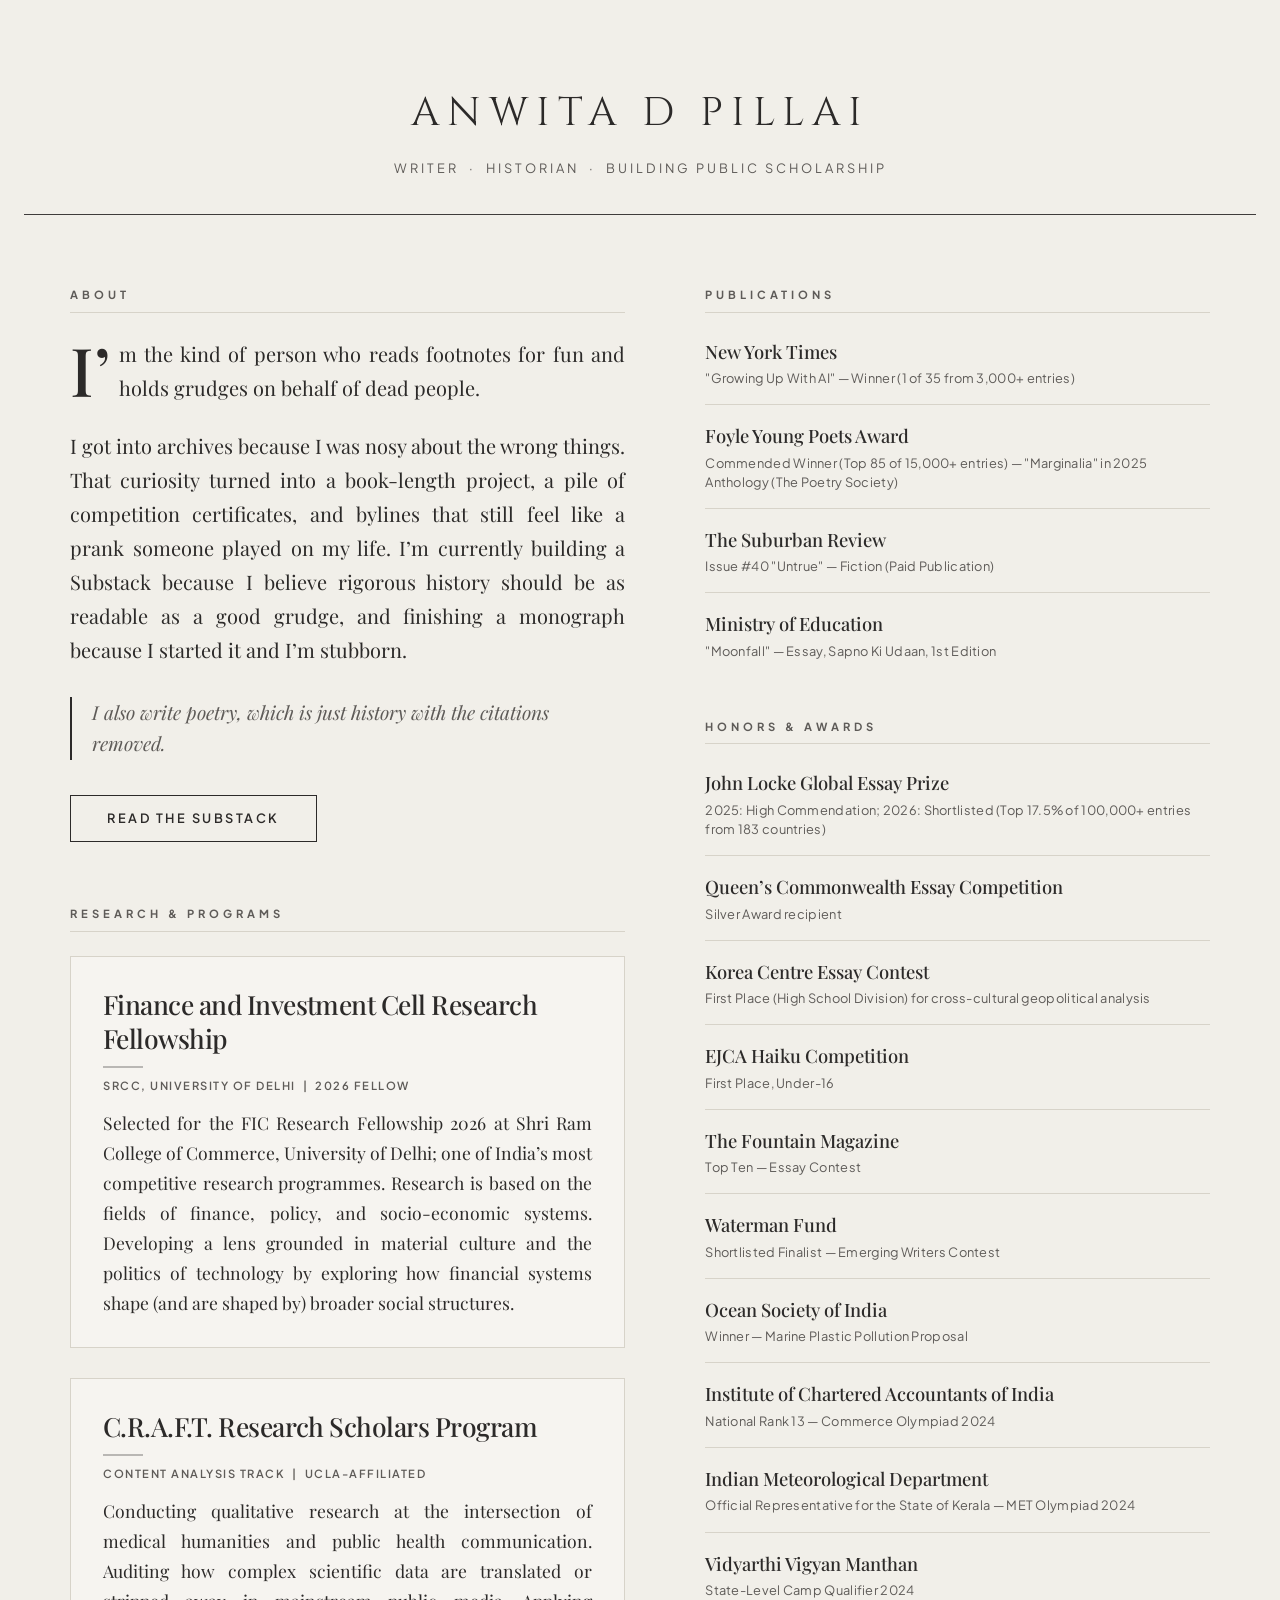
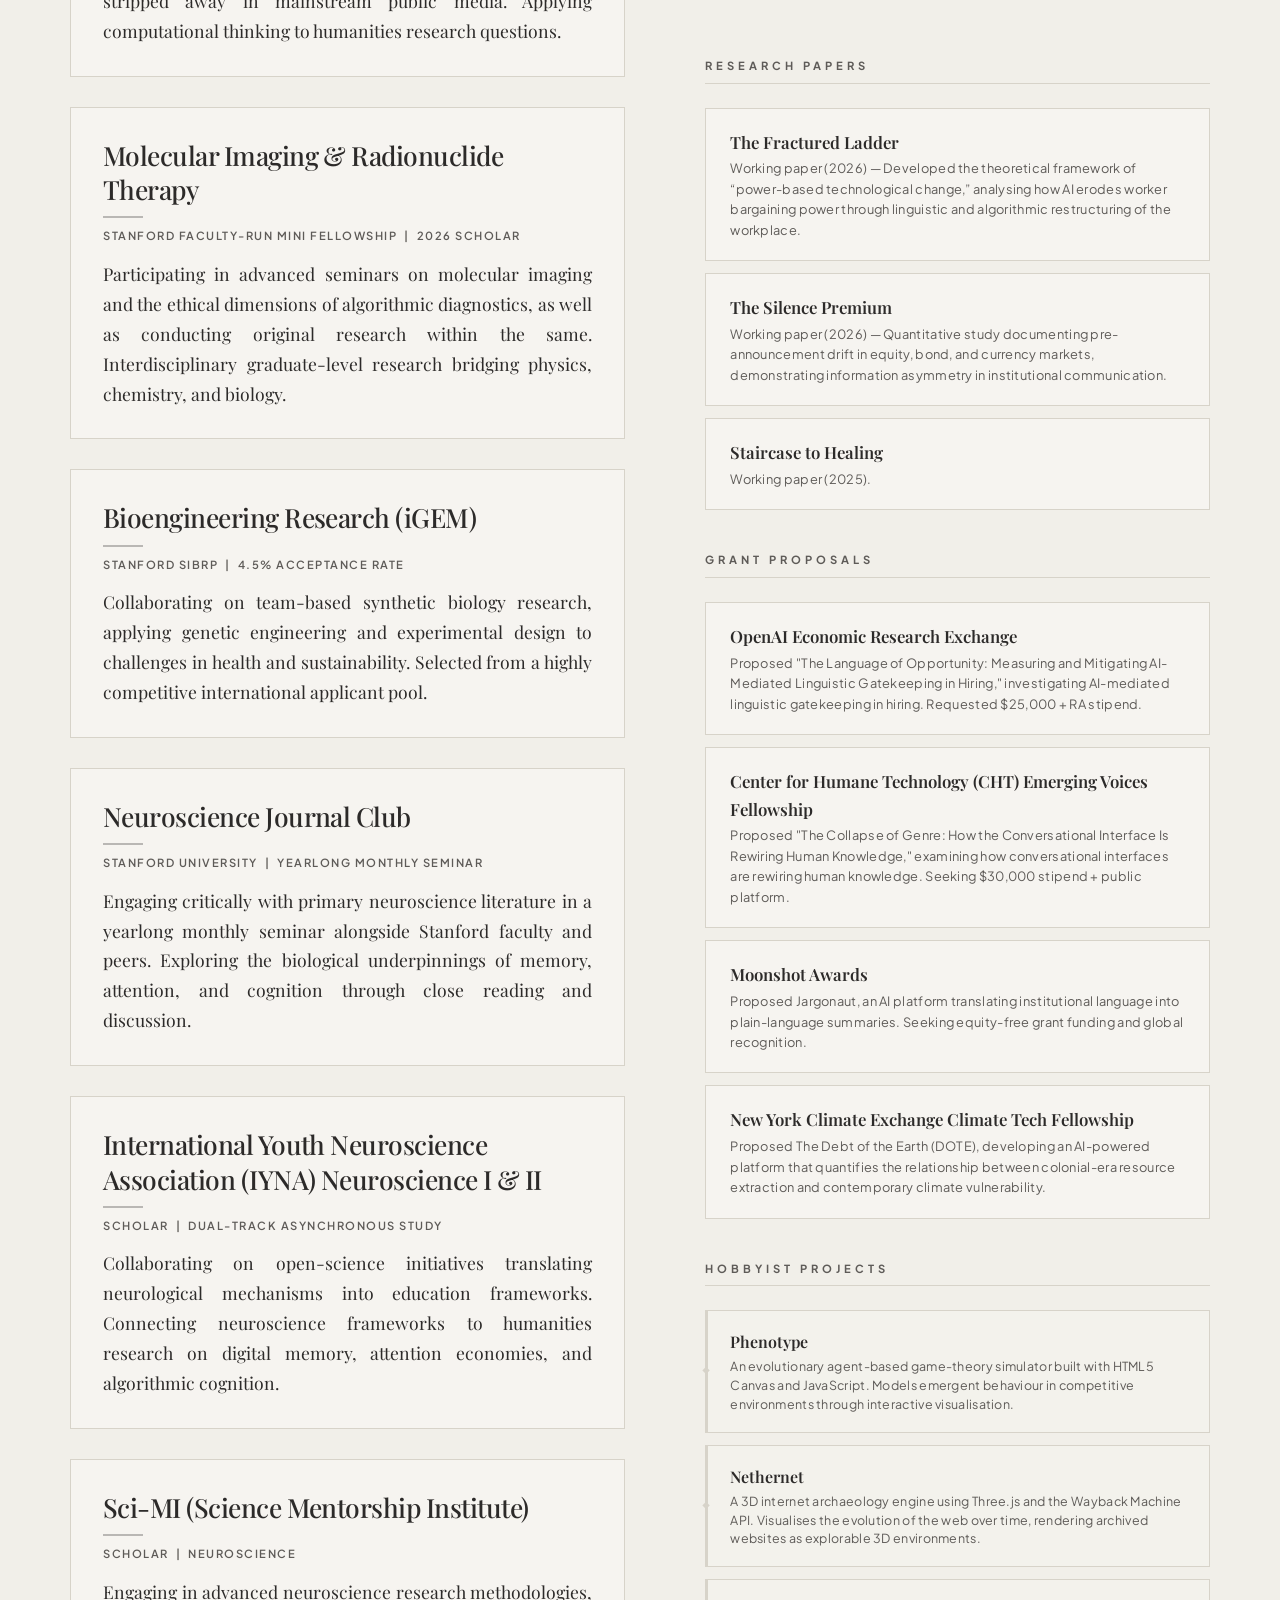
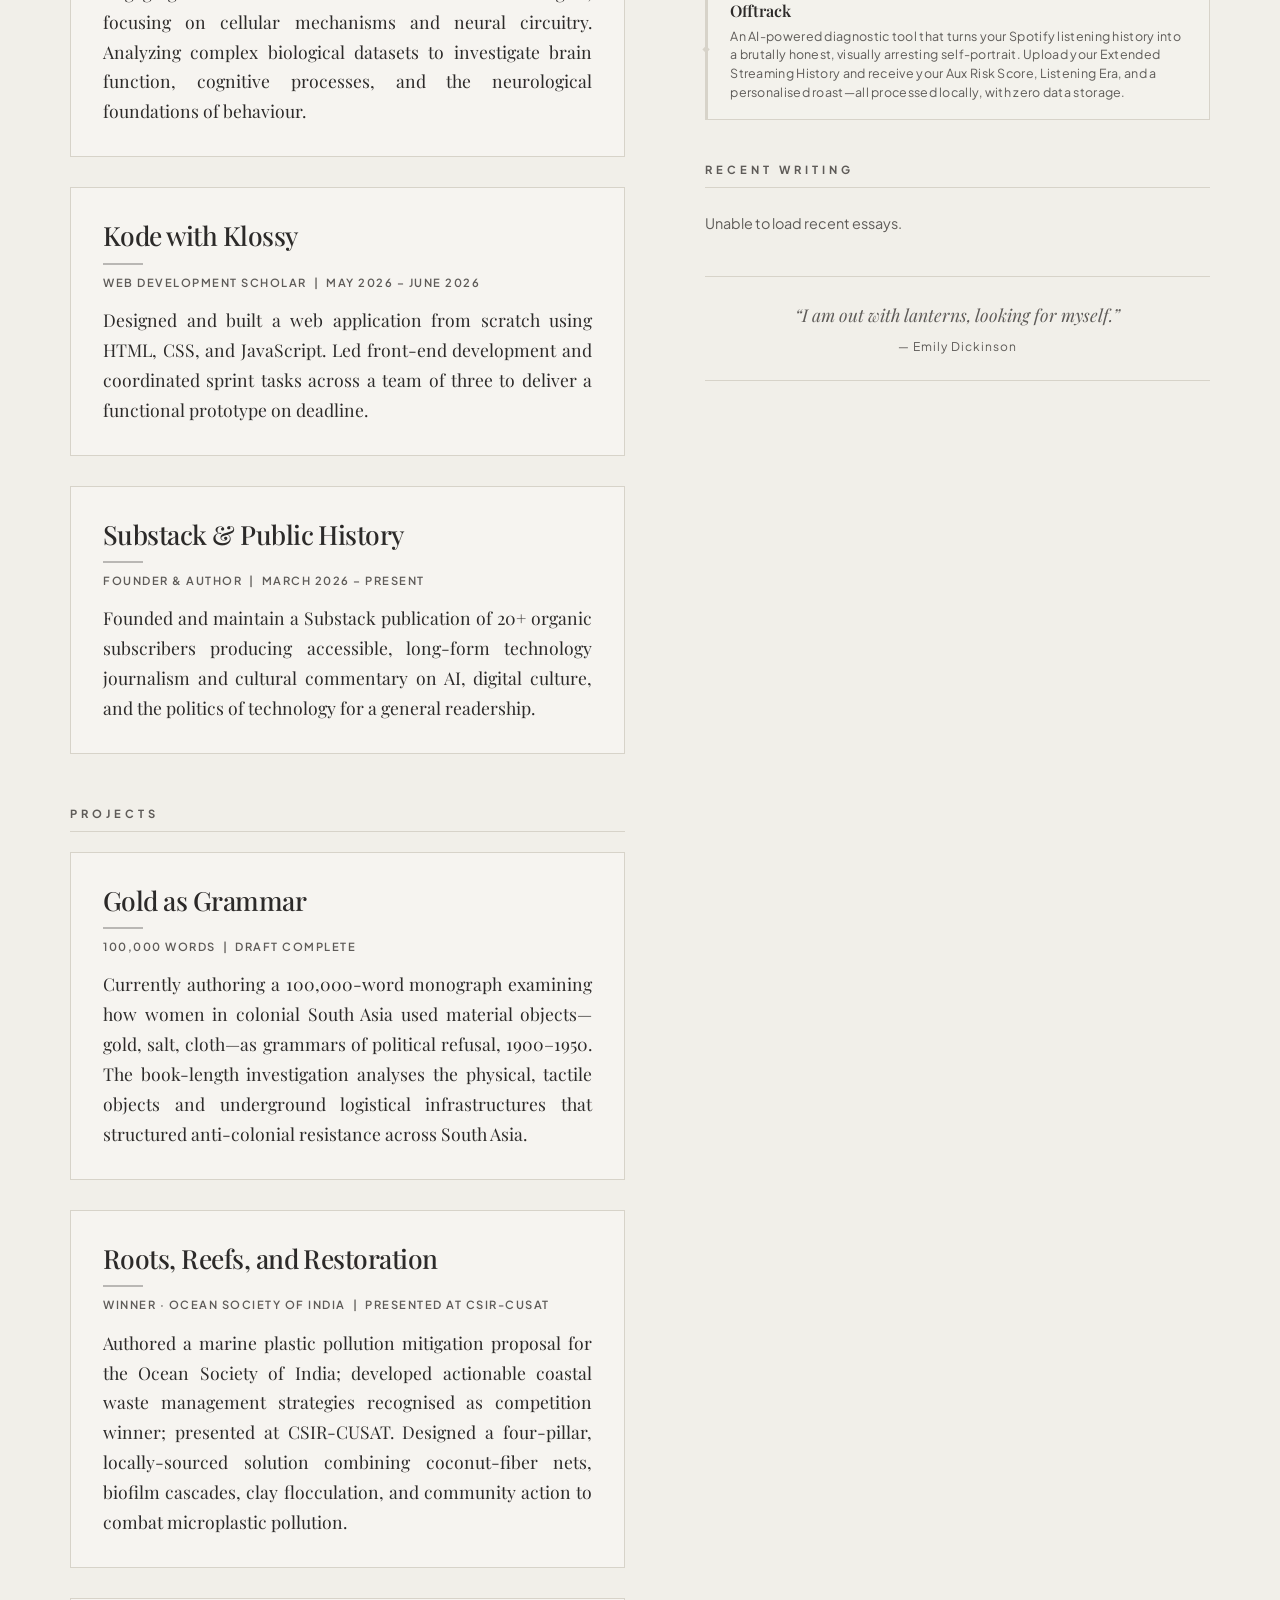
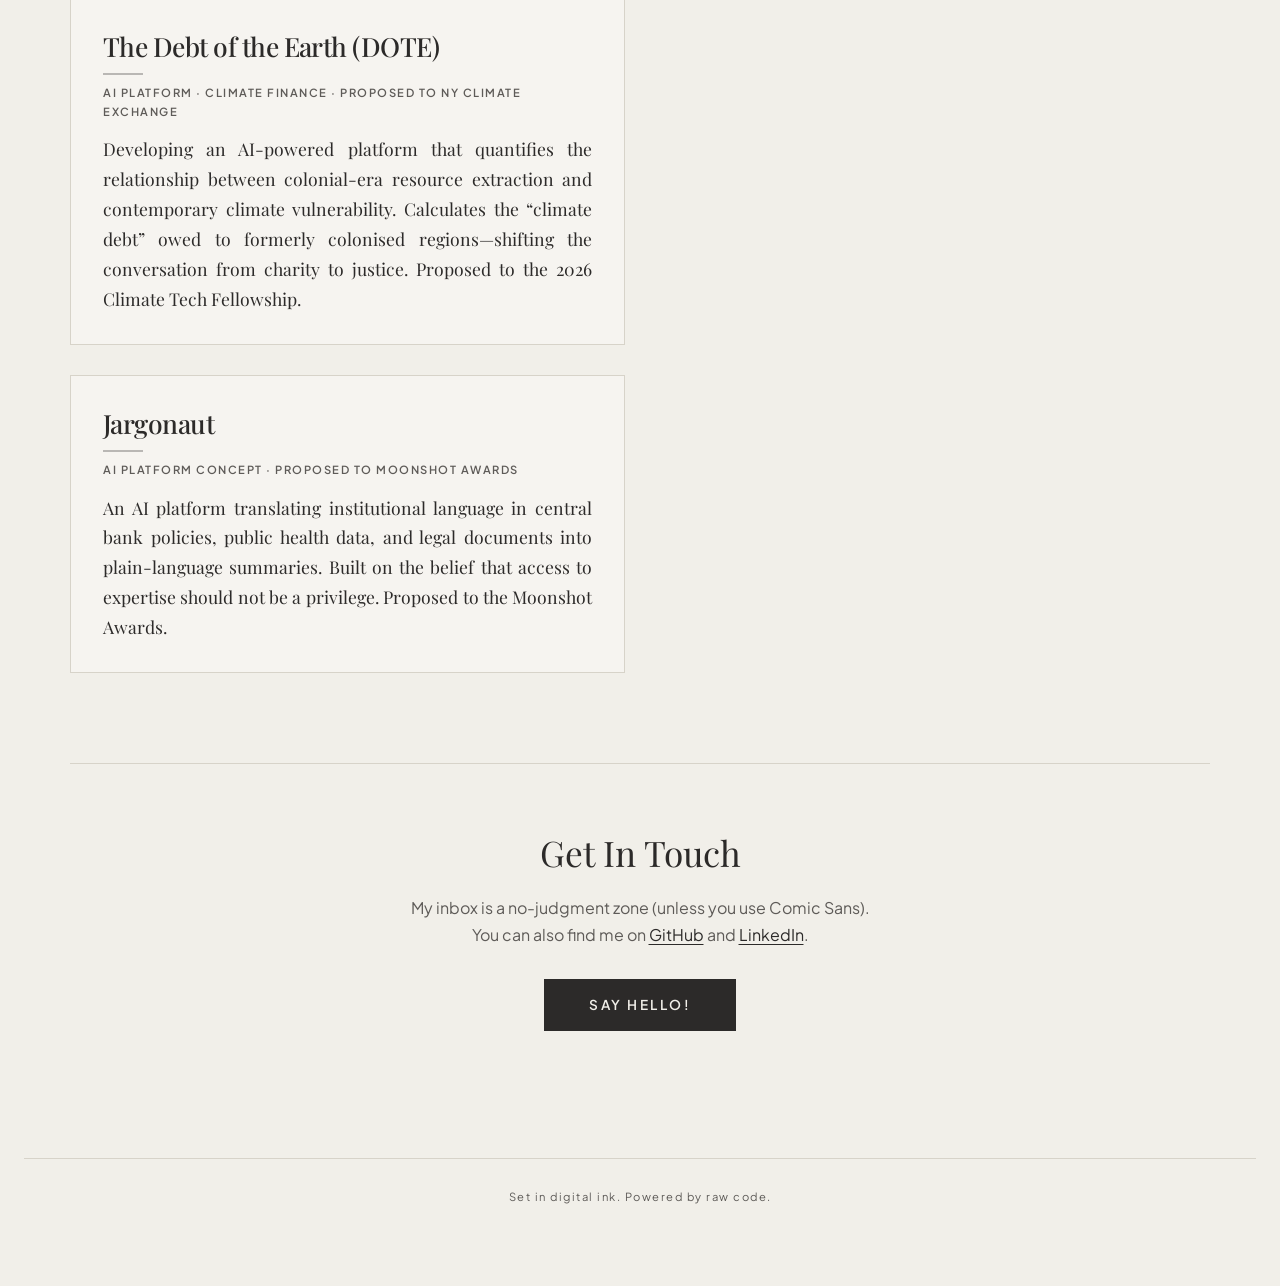
==== index.html @ 2c124300 "Updated" ====
<!DOCTYPE html>
<html lang="en">
<head>
    <meta charset="UTF-8">
    <meta name="viewport" content="width=device-width, initial-scale=1.0">
    <title>Anwita D Pillai</title>
    <meta name="description" content="Anwita D Pillai — Writer · Historian · Building public scholarship'">
    <meta name="keywords" content="Anwita D Pillai, Anwita Pillai, Historian, South Asia History, Substack, Independent Researcher, Writer, Public Scholarship, AI Policy, Climate Policy, Stanford, New York Times, John Locke, Foyle Young Poets, Gold as Grammar, DOTE, Jargonaut">
    <meta name="author" content="Anwita D Pillai">
    <meta name="robots" content="index, follow">

    <!-- Open Graph -->
    <meta property="og:title" content="Anwita D Pillai — Writer · Historian · Building public scholarship">
    <meta property="og:description" content="Historian of material culture, AI & climate policy researcher, NYT winner, 3x Stanford scholar. Currently finishing a 100,000-word monograph, Gold as Grammar.">
    <meta property="og:url" content="https://anwitadpillai.github.io/portfolio/">
    <meta property="og:type" content="website">

    <link rel="preconnect" href="https://fonts.googleapis.com">
    <link rel="preconnect" href="https://fonts.gstatic.com" crossorigin>
    <link href="https://fonts.googleapis.com/css2?family=Cinzel:wght@400;500;600&family=Playfair+Display:ital,wght@0,400;0,500;0,600;1,400;1,500&family=Plus+Jakarta+Sans:wght@300;400;500;600;700&display=swap" rel="stylesheet">
    <link rel="stylesheet" href="style.css?v=5">
    <link rel="icon" type="image/png" href="favicon.png">
</head>
<body>

    <header class="masthead">
        <h1 class="logo">ANWITA D PILLAI</h1>
        <p class="subtitle">Writer &nbsp;·&nbsp; Historian &nbsp;·&nbsp; Building Public Scholarship</p>
        <div class="header-divider"></div>
    </header>

    <main class="container">
        <div class="magazine-grid">

            <!-- ===== LEFT COLUMN ===== -->
            <article class="left-column">

                <!-- ABOUT (UNCHANGED) -->
                <span class="column-label">ABOUT</span>

                <p class="story-paragraph drop-cap">
                    I’m the kind of person who reads footnotes for fun and holds grudges on behalf of dead people.
                </p>

                <p class="story-paragraph">
                    I got into archives because I was nosy about the wrong things. That curiosity turned into a book-length project, a pile of competition certificates, and bylines that still feel like a prank someone played on my life. I’m currently building a Substack because I believe rigorous history should be as readable as a good grudge, and finishing a monograph because I started it and I’m stubborn.
                </p>

                <p class="poetry-block">
                    I also write poetry, which is just history with the citations removed.
                </p>

                <div class="inline-cta-box">
                    <a href="https://anwitadpillai.substack.com/" target="_blank" class="editorial-btn">Read the Substack</a>
                </div>

                <!-- RESEARCH & PROGRAMS -->
                <span class="column-label">RESEARCH & PROGRAMS</span>

                <!-- FIC SRCC Research Fellowship -->
<div class="featured-project" style="margin-bottom: 30px;">
    <h2>Finance and Investment Cell Research Fellowship</h2>
    <p class="project-status-tag">SRCC, University of Delhi &nbsp;|&nbsp; 2026 Fellow</p>
    <p class="story-paragraph" style="font-size: 1.1rem; margin-bottom: 0;">
        Selected for the FIC Research Fellowship 2026 at Shri Ram College of Commerce, University of Delhi; one of India’s most competitive research programmes. Research is based on the fields of finance, policy, and socio-economic systems. Developing a lens grounded in material culture and the politics of technology by exploring how financial systems shape (and are shaped by) broader social structures.
    </p>
</div>
                
                <!-- C.R.A.F.T. -->
                <div class="featured-project" style="margin-bottom: 30px;">
                    <h2>C.R.A.F.T. Research Scholars Program</h2>
                    <p class="project-status-tag">Content Analysis Track &nbsp;|&nbsp; UCLA-Affiliated</p>
                    <p class="story-paragraph" style="font-size: 1.1rem; margin-bottom: 0;">
                        Conducting qualitative research at the intersection of medical humanities and public health communication. Auditing how complex scientific data are translated or stripped away in mainstream public media. Applying computational thinking to humanities research questions.
                    </p>
                </div>

                <!-- Stanford Molecular Imaging -->
                <div class="featured-project" style="margin-bottom: 30px;">
                    <h2>Molecular Imaging &amp; Radionuclide Therapy</h2>
                    <p class="project-status-tag">Stanford Faculty-Run Mini Fellowship &nbsp;|&nbsp; 2026 Scholar</p>
                    <p class="story-paragraph" style="font-size: 1.1rem; margin-bottom: 0;">
                        Participating in advanced seminars on molecular imaging and the ethical dimensions of algorithmic diagnostics, as well as conducting original research within the same. Interdisciplinary graduate-level research bridging physics, chemistry, and biology.
                    </p>
                </div>

                <!-- Stanford iGEM -->
                <div class="featured-project" style="margin-bottom: 30px;">
                    <h2>Bioengineering Research (iGEM)</h2>
                    <p class="project-status-tag">Stanford SiBRP &nbsp;|&nbsp; 4.5% Acceptance Rate</p>
                    <p class="story-paragraph" style="font-size: 1.1rem; margin-bottom: 0;">
                        Collaborating on team-based synthetic biology research, applying genetic engineering and experimental design to challenges in health and sustainability. Selected from a highly competitive international applicant pool.
                    </p>
                </div>

                <!-- Stanford Neuroscience Journal Club -->
                <div class="featured-project" style="margin-bottom: 30px;">
                    <h2>Neuroscience Journal Club</h2>
                    <p class="project-status-tag">Stanford University &nbsp;|&nbsp; Yearlong Monthly Seminar</p>
                    <p class="story-paragraph" style="font-size: 1.1rem; margin-bottom: 0;">
                        Engaging critically with primary neuroscience literature in a yearlong monthly seminar alongside Stanford faculty and peers. Exploring the biological underpinnings of memory, attention, and cognition through close reading and discussion.
                    </p>
                </div>

                <!-- IYNA -->
                <div class="featured-project" style="margin-bottom: 30px;">
                    <h2>International Youth Neuroscience Association (IYNA) Neuroscience I &amp; II</h2>
                    <p class="project-status-tag">Scholar &nbsp;|&nbsp; Dual-Track Asynchronous Study</p>
                    <p class="story-paragraph" style="font-size: 1.1rem; margin-bottom: 0;">
                        Collaborating on open-science initiatives translating neurological mechanisms into education frameworks. Connecting neuroscience frameworks to humanities research on digital memory, attention economies, and algorithmic cognition.
                    </p>
                </div>

                <!-- sci-MI -->
                <div class="featured-project" style="margin-bottom: 30px;">
                    <h2>Sci-MI (Science Mentorship Institute)</h2>
                    <p class="project-status-tag">Scholar &nbsp;|&nbsp; Neuroscience</p>
                    <p class="story-paragraph" style="font-size: 1.1rem; margin-bottom: 0;">
                        Engaging in advanced neuroscience research methodologies, focusing on cellular mechanisms and neural circuitry. Analyzing complex biological datasets to investigate brain function, cognitive processes, and the neurological foundations of behaviour.
                    </p>
                </div>

                <!-- Kode with Klossy -->
                <div class="featured-project" style="margin-bottom: 30px;">
                    <h2>Kode with Klossy</h2>
                    <p class="project-status-tag">Web Development Scholar &nbsp;|&nbsp; May 2026 – June 2026</p>
                    <p class="story-paragraph" style="font-size: 1.1rem; margin-bottom: 0;">
                        Designed and built a web application from scratch using HTML, CSS, and JavaScript. Led front-end development and coordinated sprint tasks across a team of three to deliver a functional prototype on deadline.
                    </p>
                </div>

                <!-- Substack -->
                <div class="featured-project" style="margin-bottom: 30px;">
                    <h2>Substack &amp; Public History</h2>
                    <p class="project-status-tag">Founder &amp; Author &nbsp;|&nbsp; March 2026 – Present</p>
                    <p class="story-paragraph" style="font-size: 1.1rem; margin-bottom: 0;">
                        Founded and maintain a Substack publication of 20+ organic subscribers producing accessible, long-form technology journalism and cultural commentary on AI, digital culture, and the politics of technology for a general readership.
                    </p>
                </div>

                <!-- PROJECTS -->
                <span class="column-label" style="display: block; margin-top: 50px; margin-bottom: 20px;">PROJECTS</span>

                <!-- Book -->
                <div class="featured-project" style="margin-bottom: 30px;">
                    <h2>Gold as Grammar</h2>
                    <p class="project-status-tag">100,000 Words &nbsp;|&nbsp; Draft Complete</p>
                    <p class="story-paragraph" style="font-size: 1.1rem; margin-bottom: 0;">
                        Currently authoring a 100,000-word monograph examining how women in colonial South Asia used material objects—gold, salt, cloth—as grammars of political refusal, 1900–1950. The book-length investigation analyses the physical, tactile objects and underground logistical infrastructures that structured anti-colonial resistance across South Asia.
                    </p>
                </div>

                <!-- Roots, Reefs -->
                <div class="featured-project" style="margin-bottom: 30px;">
                    <h2>Roots, Reefs, and Restoration</h2>
                    <p class="project-status-tag">Winner · Ocean Society of India &nbsp;|&nbsp; Presented at CSIR-CUSAT</p>
                    <p class="story-paragraph" style="font-size: 1.1rem; margin-bottom: 0;">
                        Authored a marine plastic pollution mitigation proposal for the Ocean Society of India; developed actionable coastal waste management strategies recognised as competition winner; presented at CSIR-CUSAT. Designed a four-pillar, locally-sourced solution combining coconut-fiber nets, biofilm cascades, clay flocculation, and community action to combat microplastic pollution.
                    </p>
                </div>

                <!-- DOTE -->
                <div class="featured-project" style="margin-bottom: 30px;">
                    <h2>The Debt of the Earth (DOTE)</h2>
                    <p class="project-status-tag">AI Platform · Climate Finance · Proposed to NY Climate Exchange</p>
                    <p class="story-paragraph" style="font-size: 1.1rem; margin-bottom: 0;">
                        Developing an AI-powered platform that quantifies the relationship between colonial-era resource extraction and contemporary climate vulnerability. Calculates the “climate debt” owed to formerly colonised regions—shifting the conversation from charity to justice. Proposed to the 2026 Climate Tech Fellowship.
                    </p>
                </div>

                <!-- Jargonaut -->
                <div class="featured-project" style="margin-bottom: 30px;">
                    <h2>Jargonaut</h2>
                    <p class="project-status-tag">AI Platform Concept · Proposed to Moonshot Awards</p>
                    <p class="story-paragraph" style="font-size: 1.1rem; margin-bottom: 0;">
                        An AI platform translating institutional language in central bank policies, public health data, and legal documents into plain-language summaries. Built on the belief that access to expertise should not be a privilege. Proposed to the Moonshot Awards.
                    </p>
                </div>

            </article>

            <!-- ===== RIGHT COLUMN ===== -->
            <aside class="right-column">

                <!-- PUBLICATIONS -->
                <span class="column-label">PUBLICATIONS</span>

                <ul class="ledger-list">
                    <li>
                        <span class="ledger-title">New York Times</span>
                        <span class="ledger-award">"Growing Up With AI" — Winner (1 of 35 from 3,000+ entries)</span>
                    </li>
                    <li>
                        <span class="ledger-title">Foyle Young Poets Award</span>
                        <span class="ledger-award">Commended Winner (Top 85 of 15,000+ entries) — "Marginalia" in 2025 Anthology (The Poetry Society)</span>
                    </li>
                    <li>
                        <span class="ledger-title">The Suburban Review</span>
                        <span class="ledger-award">Issue #40 "Untrue" — Fiction (Paid Publication)</span>
                    </li>
                    <li>
                        <span class="ledger-title">Ministry of Education</span>
                        <span class="ledger-award">"Moonfall" — Essay, Sapno Ki Udaan, 1st Edition</span>
                    </li>
                </ul>

                <!-- HONORS & AWARDS -->
                <span class="column-label" style="margin-top: 40px;">HONORS &amp; AWARDS</span>

                <ul class="ledger-list">
                    <li>
                        <span class="ledger-title">John Locke Global Essay Prize</span>
                        <span class="ledger-award">2025: High Commendation; 2026: Shortlisted (Top 17.5% of 100,000+ entries from 183 countries)</span>
                    </li>
                    <li>
                        <span class="ledger-title">Queen’s Commonwealth Essay Competition</span>
                        <span class="ledger-award">Silver Award recipient</span>
                    </li>
                    <li>
                        <span class="ledger-title">Korea Centre Essay Contest</span>
                        <span class="ledger-award">First Place (High School Division) for cross-cultural geopolitical analysis</span>
                    </li>
                    <li>
                        <span class="ledger-title">EJCA Haiku Competition</span>
                        <span class="ledger-award">First Place, Under-16</span>
                    </li>
                    <li>
                        <span class="ledger-title">The Fountain Magazine</span>
                        <span class="ledger-award">Top Ten — Essay Contest</span>
                    </li>
                    <li>
                        <span class="ledger-title">Waterman Fund</span>
                        <span class="ledger-award">Shortlisted Finalist — Emerging Writers Contest</span>
                    </li>
                    <li>
                        <span class="ledger-title">Ocean Society of India</span>
                        <span class="ledger-award">Winner — Marine Plastic Pollution Proposal</span>
                    </li>
                    <li>
                        <span class="ledger-title">Institute of Chartered Accountants of India</span>
                        <span class="ledger-award">National Rank 13 — Commerce Olympiad 2024</span>
                    </li>
                    <li>
                        <span class="ledger-title">Indian Meteorological Department</span>
                        <span class="ledger-award">Official Representative for the State of Kerala — MET Olympiad 2024</span>
                    </li>
                    <li>
                        <span class="ledger-title">Vidyarthi Vigyan Manthan</span>
                        <span class="ledger-award">State-Level Camp Qualifier 2024</span>
                    </li>
                </ul>

                <!-- RESEARCH PAPERS -->
                <span class="column-label" style="margin-top: 40px;">RESEARCH PAPERS</span>

                <ul class="ledger-list research-proposals">
                    <li>
                        <span class="ledger-title">The Fractured Ladder</span>
                        <span class="ledger-award">Working paper (2026) — Developed the theoretical framework of “power-based technological change,” analysing how AI erodes worker bargaining power through linguistic and algorithmic restructuring of the workplace.</span>
                    </li>
                    <li>
                        <span class="ledger-title">The Silence Premium</span>
                        <span class="ledger-award">Working paper (2026) — Quantitative study documenting pre-announcement drift in equity, bond, and currency markets, demonstrating information asymmetry in institutional communication.</span>
                    </li>
                    <li>
                        <span class="ledger-title">Staircase to Healing</span>
                        <span class="ledger-award">Working paper (2025).</span>
                    </li>
                </ul>

                <!-- GRANT PROPOSALS -->
                <span class="column-label" style="margin-top: 40px;">GRANT PROPOSALS</span>

                <ul class="ledger-list research-proposals">
                    <li>
                        <span class="ledger-title">OpenAI Economic Research Exchange</span>
                        <span class="ledger-award">Proposed "The Language of Opportunity: Measuring and Mitigating AI-Mediated Linguistic Gatekeeping in Hiring," investigating AI-mediated linguistic gatekeeping in hiring. Requested $25,000 + RA stipend.</span>
                    </li>
                    <li>
                        <span class="ledger-title">Center for Humane Technology (CHT) Emerging Voices Fellowship</span>
                        <span class="ledger-award">Proposed "The Collapse of Genre: How the Conversational Interface Is Rewiring Human Knowledge," examining how conversational interfaces are rewiring human knowledge. Seeking $30,000 stipend + public platform.</span>
                    </li>
                    <li>
                        <span class="ledger-title">Moonshot Awards</span>
                        <span class="ledger-award">Proposed Jargonaut, an AI platform translating institutional language into plain-language summaries. Seeking equity-free grant funding and global recognition.</span>
                    </li>
                    <li>
                        <span class="ledger-title">New York Climate Exchange Climate Tech Fellowship</span>
                        <span class="ledger-award">Proposed The Debt of the Earth (DOTE), developing an AI-powered platform that quantifies the relationship between colonial-era resource extraction and contemporary climate vulnerability.</span>
                    </li>
                </ul>

                <!-- HOBBYIST PROJECTS -->
                <span class="column-label" style="margin-top: 40px;">HOBBYIST PROJECTS</span>

<ul class="ledger-list hobbyist-projects">
    <li>
        <span class="ledger-title"><a href="https://anwitadpillai.github.io/phenotype-abm/" target="_blank" rel="noopener noreferrer" style="color: inherit; text-decoration: none; transition: color 0.2s ease;" onmouseover="this.style.color='#a88b6b'" onmouseout="this.style.color='inherit'">Phenotype</a></span>
        <span class="ledger-award">An evolutionary agent-based game-theory simulator built with HTML5 Canvas and JavaScript. Models emergent behaviour in competitive environments through interactive visualisation.</span>
    </li>
    <li>
        <span class="ledger-title"><a href="https://nethernet.vercel.app/" target="_blank" rel="noopener noreferrer" style="color: inherit; text-decoration: none; transition: color 0.2s ease;" onmouseover="this.style.color='#a88b6b'" onmouseout="this.style.color='inherit'">Nethernet</a></span>
        <span class="ledger-award">A 3D internet archaeology engine using Three.js and the Wayback Machine API. Visualises the evolution of the web over time, rendering archived websites as explorable 3D environments.</span>
    </li>
    <li>
        <span class="ledger-title"><a href="https://anwitadpillai.github.io/offtrack/" target="_blank" rel="noopener noreferrer" style="color: inherit; text-decoration: none; transition: color 0.2s ease;" onmouseover="this.style.color='#a88b6b'" onmouseout="this.style.color='inherit'">Offtrack</a></span>
        <span class="ledger-award">An AI-powered diagnostic tool that turns your Spotify listening history into a brutally honest, visually arresting self-portrait. Upload your Extended Streaming History and receive your Aux Risk Score, Listening Era, and a personalised roast—all processed locally, with zero data storage.</span>
    </li>
</ul>

                <!-- RECENT WRITING (AUTOMATED) -->
<span class="column-label" style="margin-top: 40px;">RECENT WRITING</span>

<div id="substack-feed" class="substack-feed">
    <p class="feed-loading" style="color: var(--text-muted); font-size: 0.9rem;">Loading recent essays...</p>
</div>
                <!-- QUOTE -->
<div class="quote-block" style="margin-top: 40px; padding: 24px 0; border-top: 1px solid var(--border-color); border-bottom: 1px solid var(--border-color);">
    <blockquote style="font-family: 'Playfair Display', serif; font-size: 1.1rem; line-height: 1.6; color: var(--text-muted); font-style: italic; margin: 0; text-align: center;">
        “I am out with lanterns, looking for myself.”
        <footer style="font-family: 'Plus Jakarta Sans', sans-serif; font-size: 0.75rem; font-style: normal; letter-spacing: 1px; color: var(--text-muted); margin-top: 8px;">— Emily Dickinson</footer>
    </blockquote>
</div>

            </aside>

        </div>

        <div class="section-divider"></div>

        <!-- CONTACT -->
        <section class="contact-block">
            <h3>Get In Touch</h3>
            <p>My inbox is a no-judgment zone (unless you use Comic Sans).<br>You can also find me on <a href="https://github.com/anwitadpillai" target="_blank">GitHub</a> and <a href="https://www.linkedin.com/in/anwita-d-pillai/" target="_blank">LinkedIn</a>.</p>
            <a href="mailto:anwitadpillai007@gmail.com" class="contact-button-link">Say Hello!</a>
        </section>

    </main>

    <footer class="site-footer">
        <p class="colophon">Set in digital ink. Powered by raw code.</p>
    </footer>

        <!-- ===== JAVASCRIPT: SUBSTACK FEED ===== -->
    <script>
        // Fetch and display recent Substack posts
        async function loadSubstackFeed() {
            const container = document.getElementById('substack-feed');
            const feedUrl = 'https://anwitadpillai.substack.com/feed';

            try {
                // Use rss2json API as a proxy
                const response = await fetch(`https://api.rss2json.com/v1/api.json?rss_url=${encodeURIComponent(feedUrl)}`);
                const data = await response.json();

                if (data.status === 'ok') {
                    // Get the 5 most recent posts
                    const posts = data.items.slice(0, 5);

                    let html = '<ul class="ledger-list substack-list">';
                    posts.forEach(post => {
                        // Format the date
                        const date = new Date(post.pubDate);
                        const formattedDate = date.toLocaleDateString('en-US', {
                            month: 'short',
                            day: 'numeric',
                            year: 'numeric'
                        });

                        html += `
                            <li>
                                <span class="ledger-title"><a href="${post.link}" target="_blank" style="color: var(--text-primary); text-decoration: none; transition: color 0.2s ease;">${post.title}</a></span>
                                <span class="ledger-award">${formattedDate}</span>
                            </li>
                        `;
                    });
                    html += '</ul>';
                    container.innerHTML = html;
                } else {
                    container.innerHTML = '<p style="color: var(--text-muted); font-size: 0.9rem;">Unable to load recent essays.</p>';
                }
            } catch (error) {
                console.error('Error loading Substack feed:', error);
                container.innerHTML = '<p style="color: var(--text-muted); font-size: 0.9rem;">Unable to load recent essays.</p>';
            }
        }

        // Load the feed when the page loads
        document.addEventListener('DOMContentLoaded', loadSubstackFeed);
    </script>
    
</body>
</html>
---- style.css ----
/* --- Core Color Story (Directly Synchronized with Carrd) --- */
:root {
    --bg-color: #f1efe9;       /* Warm, literary book-leaf ivory */
    --text-primary: #2c2a29;   /* Sharp, deep ink-charcoal black */
    --text-muted: #5e5b58;     /* Muted slate for metadata and subtitles */
    --border-color: #d7d3c9;   /* Soft, low-contrast rule dividers */
    --card-bg: rgba(255, 255, 255, 0.30);
    --shadow-subtle: 0 4px 20px rgba(44, 42, 41, 0.04);
    --hover-gold: #a88b6b;     /* Warm gold for hover accents */
    --hover-gold-light: #c4b096; /* Lighter gold for button hover */
}

/* --- Document Setup --- */
* {
    box-sizing: border-box;
    margin: 0;
    padding: 0;
}

body {
    background-color: var(--bg-color);
    color: var(--text-primary);
    font-family: 'Plus Jakarta Sans', -apple-system, sans-serif;
    line-height: 1.65;
    padding: 80px 24px;
    -webkit-font-smoothing: antialiased;
    -moz-osx-font-smoothing: grayscale;
}

.container {
    max-width: 1140px;
    margin: 0 auto;
}

/* --- Masthead --- */
.masthead {
    text-align: center;
    margin-bottom: 70px;
}

.logo {
    font-family: 'Cinzel', serif;
    font-size: 2.5rem;
    font-weight: 400;
    letter-spacing: 8px;
    margin-bottom: 12px;
    transition: letter-spacing 0.3s ease;
}

.logo:hover {
    letter-spacing: 10px;
}

.subtitle {
    font-size: 0.8rem;
    text-transform: uppercase;
    letter-spacing: 3px;
    color: var(--text-muted);
}

.header-divider {
    height: 1px;
    background-color: var(--text-primary);
    margin: 35px auto 0 auto;
    opacity: 0.9;
}

/* --- Asymmetric Magazine Layout Grid --- */
.magazine-grid {
    display: grid;
    grid-template-columns: 1.1fr 1fr;
    gap: 80px;
    margin-top: 20px;
}

/* --- Structural Columns --- */
.column-label {
    display: block;
    font-size: 0.7rem;
    font-weight: 700;
    letter-spacing: 4px;
    color: var(--text-muted);
    text-transform: uppercase;
    margin-bottom: 24px;
    border-bottom: 1px solid var(--border-color);
    padding-bottom: 8px;
    transition: border-color 0.3s ease, color 0.3s ease;
    cursor: default;
}

/* Hover effect: underline darkens/beams */
.column-label:hover {
    border-bottom-color: var(--text-primary);
    color: var(--text-primary);
}

.inline-cta-box + .column-label {
    margin-top: 55px !important;
}

/* --- Left Column --- */
.story-paragraph {
    font-family: 'Playfair Display', serif;
    font-size: 1.25rem;
    line-height: 1.7;
    margin-bottom: 24px;
    color: var(--text-primary);
    text-align: justify;
}

.story-paragraph.drop-cap::first-letter {
    font-family: 'Playfair Display', serif;
    float: left;
    font-size: 4.2rem;
    line-height: 0.85;
    padding-top: 4px;
    padding-right: 8px;
    font-weight: 500;
    color: var(--text-primary);
}

.poetry-block {
    font-style: italic;
    border-left: 2px solid var(--text-primary);
    padding-left: 20px;
    margin: 30px 0;
    font-family: 'Playfair Display', serif;
    font-size: 1.2rem;
    color: var(--text-muted);
}

.inline-cta-box {
    margin-top: 35px;
    margin-bottom: 45px;
}

/* --- Featured Project Cards --- */
.featured-project {
    background: var(--card-bg);
    border: 1px solid var(--border-color);
    padding: 30px 32px;
    margin-top: 10px;
    transition: all 0.3s cubic-bezier(0.16, 1, 0.3, 1);
    position: relative;
}

.featured-project:hover {
    background: rgba(255, 255, 255, 0.55);
    border-color: var(--text-primary);
    box-shadow: var(--shadow-subtle);
    transform: translateY(-2px);
}

.featured-project h2 {
    font-family: 'Playfair Display', serif;
    font-size: 1.65rem;
    font-weight: 500;
    line-height: 1.3;
    margin-bottom: 8px;
    letter-spacing: -0.02em;
}

.featured-project h2::after {
    content: '';
    display: block;
    width: 40px;
    height: 2px;
    background: var(--text-primary);
    margin-top: 10px;
    margin-bottom: 6px;
    opacity: 0.3;
    transition: width 0.3s ease, opacity 0.3s ease;
}

.featured-project:hover h2::after {
    width: 60px;
    opacity: 0.7;
}

.project-status-tag {
    font-size: 0.7rem;
    font-weight: 600;
    text-transform: uppercase;
    letter-spacing: 1.5px;
    color: var(--text-muted);
    margin-bottom: 14px;
    font-family: 'Plus Jakarta Sans', sans-serif;
}

/* --- Right Column: Ledger --- */
.ledger-list {
    list-style: none;
}

.ledger-list li {
    padding: 16px 0;
    border-bottom: 1px solid var(--border-color);
    display: flex;
    flex-direction: column;
    gap: 2px;
    transition: all 0.2s ease;
}

.ledger-list li:hover {
    padding-left: 8px;
    border-bottom-color: var(--text-primary);
}

.ledger-list li:first-child {
    padding-top: 0;
}

.ledger-list li:last-child {
    border-bottom: none;
}

.ledger-title {
    font-family: 'Playfair Display', serif;
    font-size: 1.15rem;
    font-weight: 500;
    color: var(--text-primary);
}

.ledger-award {
    font-size: 0.8rem;
    color: var(--text-muted);
    letter-spacing: 0.3px;
    line-height: 1.5;
}

/* --- Research Proposals / Working Papers --- */
.ledger-list.research-proposals li {
    background: var(--card-bg);
    border: 1px solid var(--border-color);
    padding: 20px 24px;
    margin-bottom: 12px;
    border-bottom: 1px solid var(--border-color);
    transition: all 0.3s cubic-bezier(0.16, 1, 0.3, 1);
}

.ledger-list.research-proposals li:hover {
    background: rgba(255, 255, 255, 0.55);
    border-color: var(--text-primary);
    box-shadow: var(--shadow-subtle);
    padding-left: 28px;
    transform: translateX(2px);
}

.ledger-list.research-proposals .ledger-title {
    font-size: 1.05rem;
    font-weight: 600;
}

.ledger-list.research-proposals .ledger-award {
    font-size: 0.8rem;
    color: var(--text-muted);
    line-height: 1.6;
}

.ledger-list.research-proposals .ledger-award em {
    font-style: italic;
}

/* --- Hobbyist Projects (Unique Card Style) --- */
.ledger-list.hobbyist-projects li {
    background: rgba(255, 255, 255, 0.15);
    border: 1px solid var(--border-color);
    border-left: 3px solid var(--border-color);
    padding: 18px 22px;
    margin-bottom: 12px;
    transition: all 0.35s cubic-bezier(0.16, 1, 0.3, 1);
    position: relative;
}

.ledger-list.hobbyist-projects li::before {
    content: '◆';
    position: absolute;
    left: -6px;
    top: 50%;
    transform: translateY(-50%);
    color: var(--border-color);
    font-size: 0.6rem;
    transition: color 0.3s ease, transform 0.3s ease;
}

.ledger-list.hobbyist-projects li:hover {
    background: rgba(255, 255, 255, 0.45);
    border-color: var(--text-primary);
    border-left-color: var(--hover-gold);
    padding-left: 30px;
    box-shadow: var(--shadow-subtle);
    transform: translateX(4px);
}

.ledger-list.hobbyist-projects li:hover::before {
    color: var(--hover-gold);
    transform: translateY(-50%) scale(1.2);
}

.ledger-list.hobbyist-projects .ledger-title {
    font-size: 1rem;
    font-weight: 600;
}

.ledger-list.hobbyist-projects .ledger-award {
    font-size: 0.78rem;
    color: var(--text-muted);
    line-height: 1.5;
}

/* --- Section Dividers --- */
.section-divider {
    height: 1px;
    background-color: var(--border-color);
    margin: 60px 0;
}

/* --- Contact --- */
.contact-block {
    text-align: center;
    max-width: 650px;
    margin: 40px auto;
}

.contact-block h3 {
    font-family: 'Playfair Display', serif;
    font-size: 2.2rem;
    font-weight: 400;
    margin-bottom: 12px;
}

.contact-block p {
    font-size: 1rem;
    color: var(--text-muted);
    margin-bottom: 30px;
    line-height: 1.7;
}

.contact-block p a {
    color: var(--text-primary);
    text-decoration: underline;
    text-underline-offset: 3px;
    text-decoration-thickness: 1px;
    transition: color 0.2s ease;
}

.contact-block p a:hover {
    color: var(--hover-gold);
}

/* --- Buttons --- */
.editorial-btn {
    display: inline-block;
    border: 1px solid var(--text-primary);
    color: var(--text-primary);
    text-decoration: none;
    padding: 12px 36px;
    font-size: 0.8rem;
    font-weight: 600;
    text-transform: uppercase;
    letter-spacing: 2.5px;
    transition: all 0.3s cubic-bezier(0.16, 1, 0.3, 1);
    background: transparent;
    position: relative;
    overflow: hidden;
}

.editorial-btn::before {
    content: '';
    position: absolute;
    top: 0;
    left: -100%;
    width: 100%;
    height: 100%;
    background: var(--text-primary);
    transition: left 0.4s cubic-bezier(0.16, 1, 0.3, 1);
    z-index: -1;
}

.editorial-btn:hover {
    color: var(--bg-color);
}

.editorial-btn:hover::before {
    left: 0;
}

/* --- "Say Hello" Button — Fixed Hover with Gold Accent --- */
.contact-button-link {
    display: inline-block;
    border: 1px solid var(--text-primary);
    background-color: var(--text-primary);
    color: var(--bg-color);
    text-decoration: none;
    padding: 14px 44px;
    font-size: 0.85rem;
    font-weight: 600;
    text-transform: uppercase;
    letter-spacing: 2.5px;
    transition: all 0.35s cubic-bezier(0.16, 1, 0.3, 1);
    position: relative;
    overflow: hidden;
}

/* Subtle shimmer overlay */
.contact-button-link::after {
    content: '';
    position: absolute;
    top: -50%;
    left: -50%;
    width: 200%;
    height: 200%;
    background: radial-gradient(circle at 30% 30%, rgba(168, 139, 107, 0.1), transparent 60%);
    opacity: 0;
    transition: opacity 0.5s ease;
    pointer-events: none;
}

.contact-button-link:hover {
    border-color: var(--hover-gold);
    background-color: var(--hover-gold);
    color: var(--bg-color);
    transform: scale(1.02);
    box-shadow: 0 4px 20px rgba(168, 139, 107, 0.25);
}

.contact-button-link:hover::after {
    opacity: 1;
}

/* --- Footer --- */
.site-footer {
    text-align: center;
    margin-top: 120px;
    padding-top: 28px;
    border-top: 1px solid var(--border-color);
}

.colophon {
    font-size: 0.7rem;
    color: var(--text-muted);
    letter-spacing: 1.5px;
}

/* --- Responsive --- */
@media (max-width: 1024px) {
    .magazine-grid {
        gap: 50px;
    }
}

@media (max-width: 900px) {
    body {
        padding: 40px 20px;
    }

    .magazine-grid {
        grid-template-columns: 1fr;
        gap: 50px;
    }

    .logo {
        font-size: 1.8rem;
        letter-spacing: 4px;
    }

    .logo:hover {
        letter-spacing: 5px;
    }

    .story-paragraph {
        font-size: 1.1rem;
    }

    .featured-project {
        padding: 22px 24px;
    }

    .featured-project h2 {
        font-size: 1.4rem;
    }

    .contact-block h3 {
        font-size: 1.8rem;
    }

    .ledger-title {
        font-size: 1rem;
    }
}

@media (max-width: 480px) {
    body {
        padding: 24px 16px;
    }

    .logo {
        font-size: 1.4rem;
        letter-spacing: 2px;
    }

    .subtitle {
        font-size: 0.6rem;
        letter-spacing: 2px;
    }

    .story-paragraph {
        font-size: 1rem;
    }

    .story-paragraph.drop-cap::first-letter {
        font-size: 3.2rem;
        padding-right: 4px;
    }

    .poetry-block {
        font-size: 1rem;
        padding-left: 14px;
    }

    .featured-project {
        padding: 18px 18px;
    }

    .featured-project h2 {
        font-size: 1.2rem;
    }

    .project-status-tag {
        font-size: 0.6rem;
    }

    .editorial-btn,
    .contact-button-link {
        padding: 10px 24px;
        font-size: 0.7rem;
        letter-spacing: 2px;
    }

    .contact-block h3 {
        font-size: 1.5rem;
    }

    .ledger-title {
        font-size: 0.95rem;
    }

    .ledger-award {
        font-size: 0.7rem;
    }

    .colophon {
        font-size: 0.6rem;
    }

    .ledger-list.research-proposals li,
    .ledger-list.hobbyist-projects li {
        padding: 16px 18px;
    }

    .ledger-list.hobbyist-projects li::before {
        display: none;
    }

    /* --- Mobile Optimisation: Effects & Interactions --- */

/* Disable hover effects on touch devices */
@media (hover: none) {
  .featured-project:hover {
    transform: none !important;
    background: var(--card-bg) !important;
    border-color: var(--border-color) !important;
    box-shadow: none !important;
  }

  .featured-project h2::after {
    width: 40px !important;
    opacity: 0.3 !important;
  }

  .ledger-list li:hover {
    padding-left: 0 !important;
    border-bottom-color: var(--border-color) !important;
  }

  .ledger-list.research-proposals li:hover {
    transform: none !important;
    padding-left: 24px !important;
    background: var(--card-bg) !important;
    border-color: var(--border-color) !important;
    box-shadow: none !important;
  }

  .ledger-list.hobbyist-projects li:hover {
    transform: none !important;
    padding-left: 22px !important;
    background: rgba(255, 255, 255, 0.15) !important;
    border-color: var(--border-color) !important;
    border-left-color: var(--border-color) !important;
    box-shadow: none !important;
  }

  .ledger-list.hobbyist-projects li:hover::before {
    color: var(--border-color) !important;
    transform: translateY(-50%) scale(1) !important;
  }

  .contact-button-link:hover {
    transform: none !important;
    border-color: var(--text-primary) !important;
    background-color: var(--text-primary) !important;
    box-shadow: none !important;
  }

  .contact-button-link:hover::after {
    opacity: 0 !important;
  }

  .editorial-btn:hover {
    background: transparent !important;
    color: var(--text-primary) !important;
  }

  .editorial-btn:hover::before {
    left: -100% !important;
  }

  .column-label:hover {
    border-bottom-color: var(--border-color) !important;
    color: var(--text-muted) !important;
  }

  .logo:hover {
    letter-spacing: 8px !important;
  }
}

/* --- Mobile: Reduce transitions for smoother scrolling --- */
@media (max-width: 900px) {
  .featured-project {
    transition: none !important;
  }

  .featured-project h2::after {
    transition: none !important;
  }

  .ledger-list li {
    transition: none !important;
  }

  .ledger-list.research-proposals li {
    transition: none !important;
  }

  .ledger-list.hobbyist-projects li {
    transition: none !important;
  }

  .ledger-list.hobbyist-projects li::before {
    transition: none !important;
  }

  .contact-button-link {
    transition: none !important;
  }

  .contact-button-link::after {
    transition: none !important;
  }

  .editorial-btn {
    transition: none !important;
  }

  .editorial-btn::before {
    transition: none !important;
  }

  .column-label {
    transition: none !important;
  }

  .logo {
    transition: none !important;
  }

  .substack-list li a {
    transition: none !important;
  }
}

/* --- Mobile: Larger touch targets --- */
@media (max-width: 600px) {
  .editorial-btn,
  .contact-button-link {
    padding: 14px 32px;
    font-size: 0.75rem;
    letter-spacing: 2px;
    min-height: 50px;
    display: inline-flex;
    align-items: center;
    justify-content: center;
  }

  .inline-cta-box {
    text-align: center;
  }

  .contact-block p {
    font-size: 0.9rem;
  }

  .contact-block p a {
    padding: 4px 0;
  }
}

/* --- Mobile: Drop-cap size reduction --- */
@media (max-width: 600px) {
  .story-paragraph.drop-cap::first-letter {
    font-size: 3rem;
    padding-right: 4px;
    padding-top: 6px;
  }
}

/* --- Mobile: Card padding reduction --- */
@media (max-width: 600px) {
  .featured-project {
    padding: 18px 16px;
  }

  .featured-project h2 {
    font-size: 1.15rem;
  }

  .project-status-tag {
    font-size: 0.6rem;
    letter-spacing: 1px;
  }

  .story-paragraph {
    font-size: 0.95rem;
    text-align: left;
  }

  .story-paragraph[style*="font-size: 1.1rem"] {
    font-size: 0.95rem !important;
  }

  .ledger-list.research-proposals li,
  .ledger-list.hobbyist-projects li {
    padding: 14px 16px;
  }

  .ledger-list.hobbyist-projects li::before {
    display: none;
  }

  .ledger-title {
    font-size: 0.9rem;
  }

  .ledger-award {
    font-size: 0.7rem;
  }

  .quote-block blockquote {
    font-size: 0.95rem;
  }

  .quote-block blockquote footer {
    font-size: 0.65rem;
  }
}

/* --- Mobile: Grid gap reduction --- */
@media (max-width: 900px) {
  .magazine-grid {
    gap: 40px;
  }
}

@media (max-width: 600px) {
  .magazine-grid {
    gap: 30px;
  }
}

/* --- Mobile: Masthead spacing --- */
@media (max-width: 600px) {
  .masthead {
    margin-bottom: 40px;
  }

  .header-divider {
    margin-top: 20px;
  }

  .subtitle {
    font-size: 0.55rem;
    letter-spacing: 2px;
  }
}

/* --- Mobile: Section divider spacing --- */
@media (max-width: 600px) {
  .section-divider {
    margin: 40px 0;
  }

  .site-footer {
    margin-top: 60px;
    padding-top: 20px;
  }
}

/* --- Mobile: Contact section --- */
@media (max-width: 600px) {
  .contact-block h3 {
    font-size: 1.5rem;
  }

  .contact-block {
    margin: 20px auto;
  }

  .contact-block p {
    font-size: 0.85rem;
  }
}

    /* --- Substack Feed List --- */
.substack-list li a {
    transition: color 0.2s ease;
}

.substack-list li a:hover {
    color: var(--hover-gold) !important;
}

/* --- Quote Block --- */
.quote-block blockquote {
    font-family: 'Playfair Display', serif;
    font-size: 1.1rem;
    line-height: 1.6;
    color: var(--text-muted);
    font-style: italic;
    margin: 0;
    text-align: center;
}

.quote-block blockquote footer {
    font-family: 'Plus Jakarta Sans', sans-serif;
    font-size: 0.75rem;
    font-style: normal;
    letter-spacing: 1px;
    color: var(--text-muted);
    margin-top: 8px;
}
    /* --- Substack Feed List --- */
.substack-list li a {
    color: var(--text-primary);
    text-decoration: none;
    transition: color 0.2s ease;
}

.substack-list li a:hover {
    color: var(--hover-gold);
}

.substack-feed .feed-loading {
    color: var(--text-muted);
    font-size: 0.9rem;
    font-style: italic;
}

/* --- Quote Block --- */
.quote-block blockquote {
    font-family: 'Playfair Display', serif;
    font-size: 1.1rem;
    line-height: 1.6;
    color: var(--text-muted);
    font-style: italic;
    margin: 0;
    text-align: center;
}

.quote-block blockquote footer {
    font-family: 'Plus Jakarta Sans', sans-serif;
    font-size: 0.75rem;
    font-style: normal;
    letter-spacing: 1px;
    color: var(--text-muted);
    margin-top: 8px;
}
}
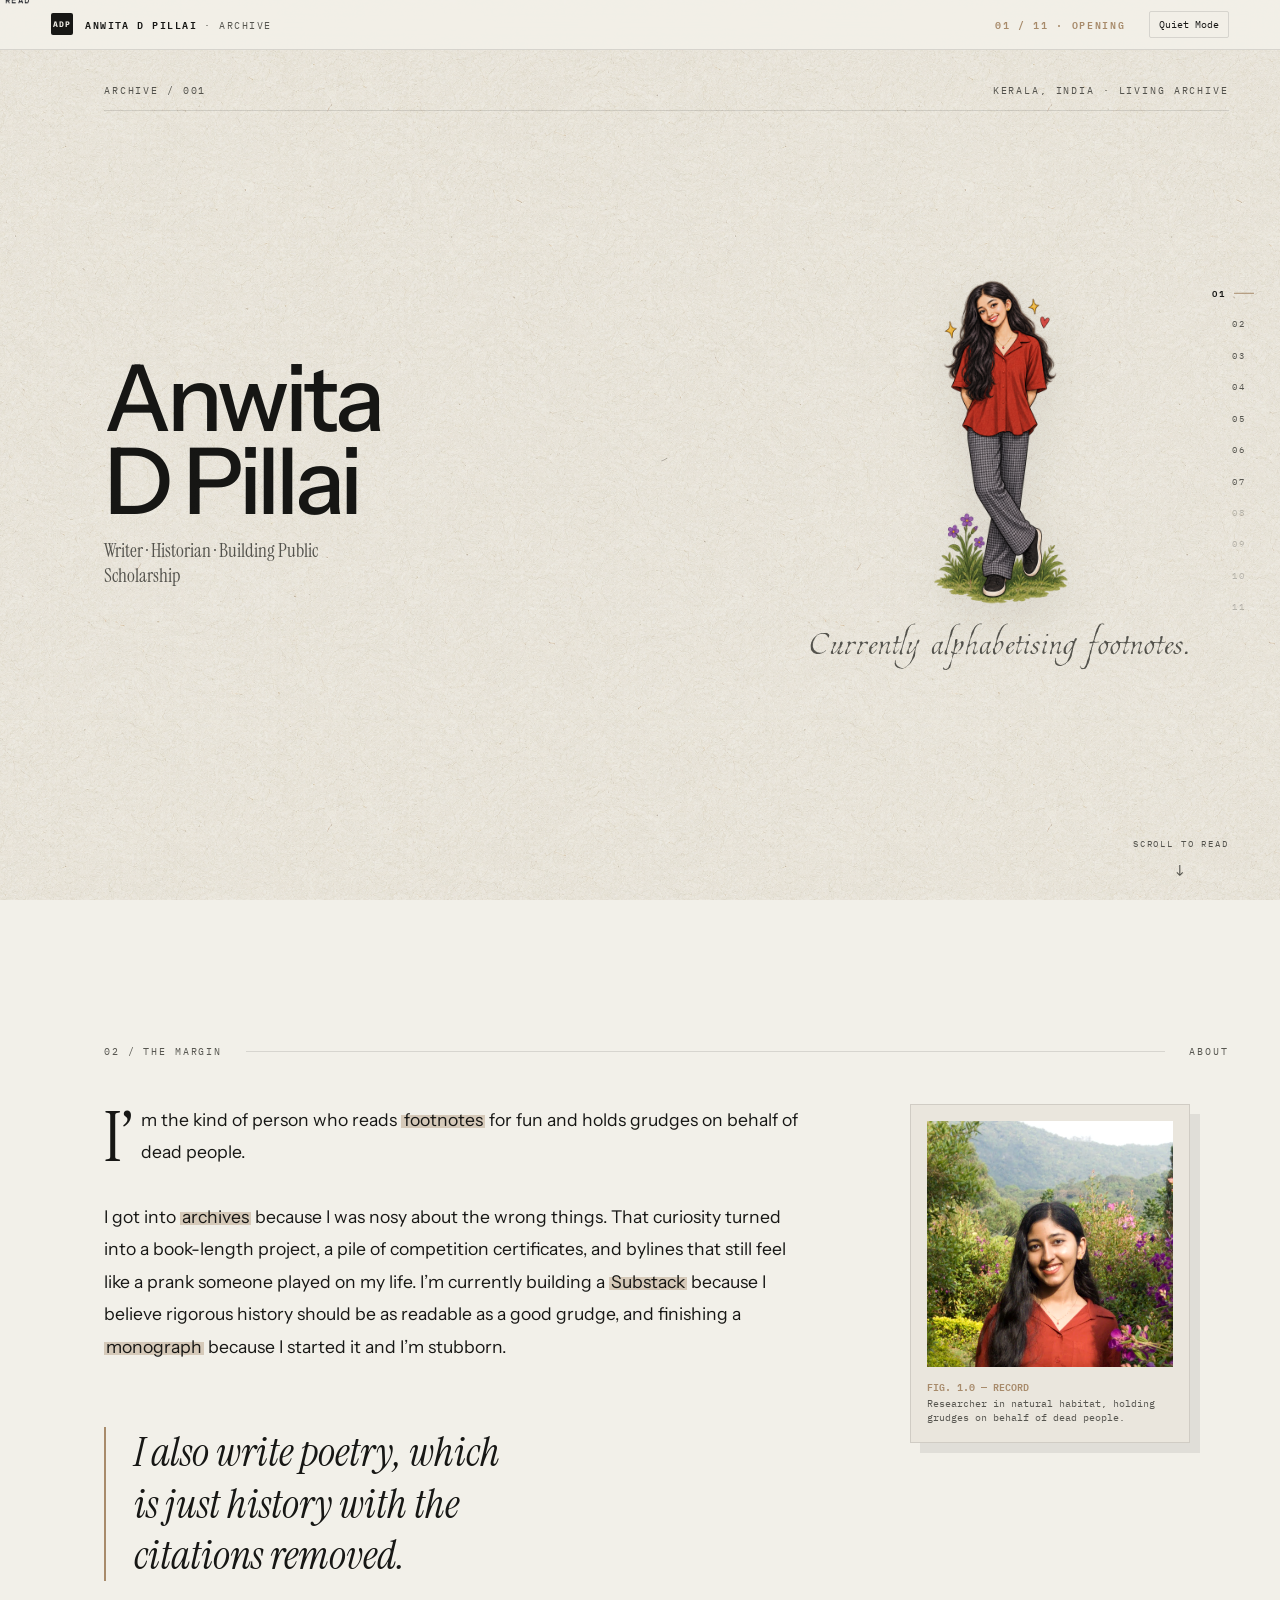
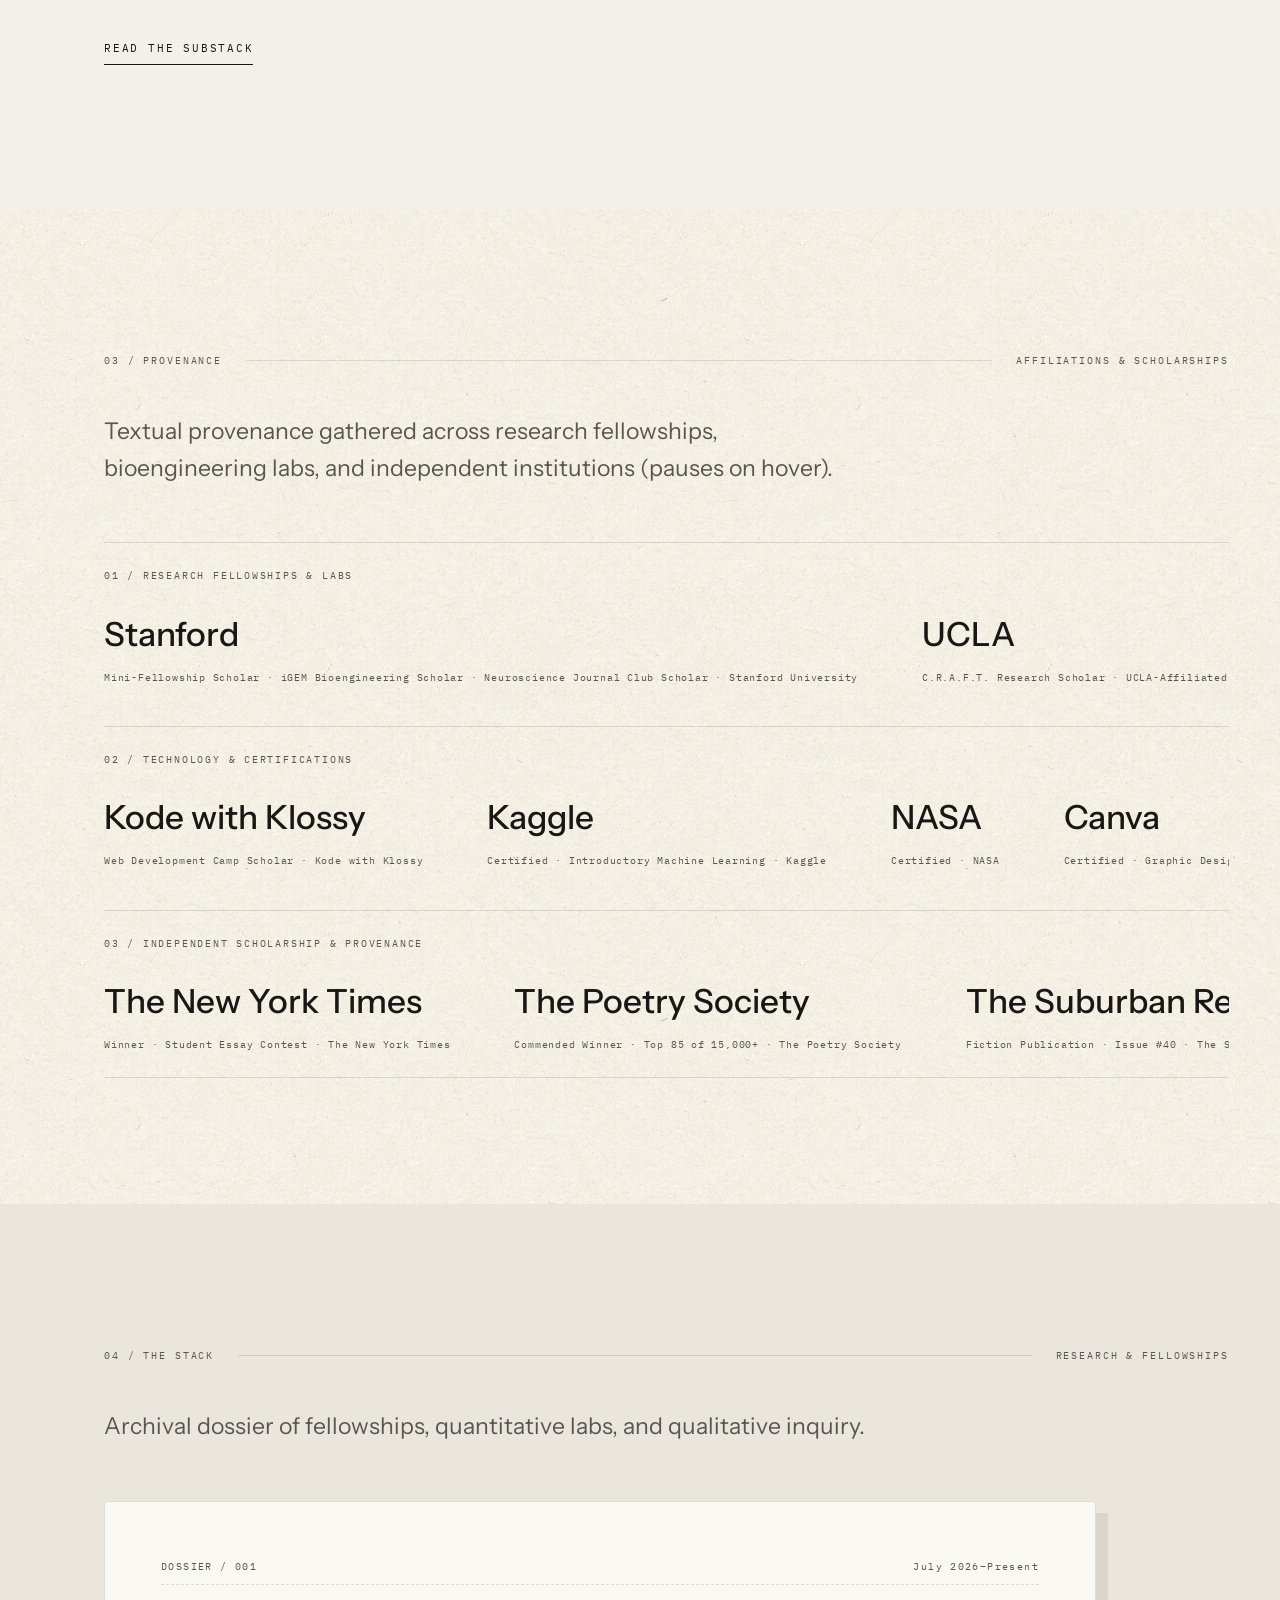
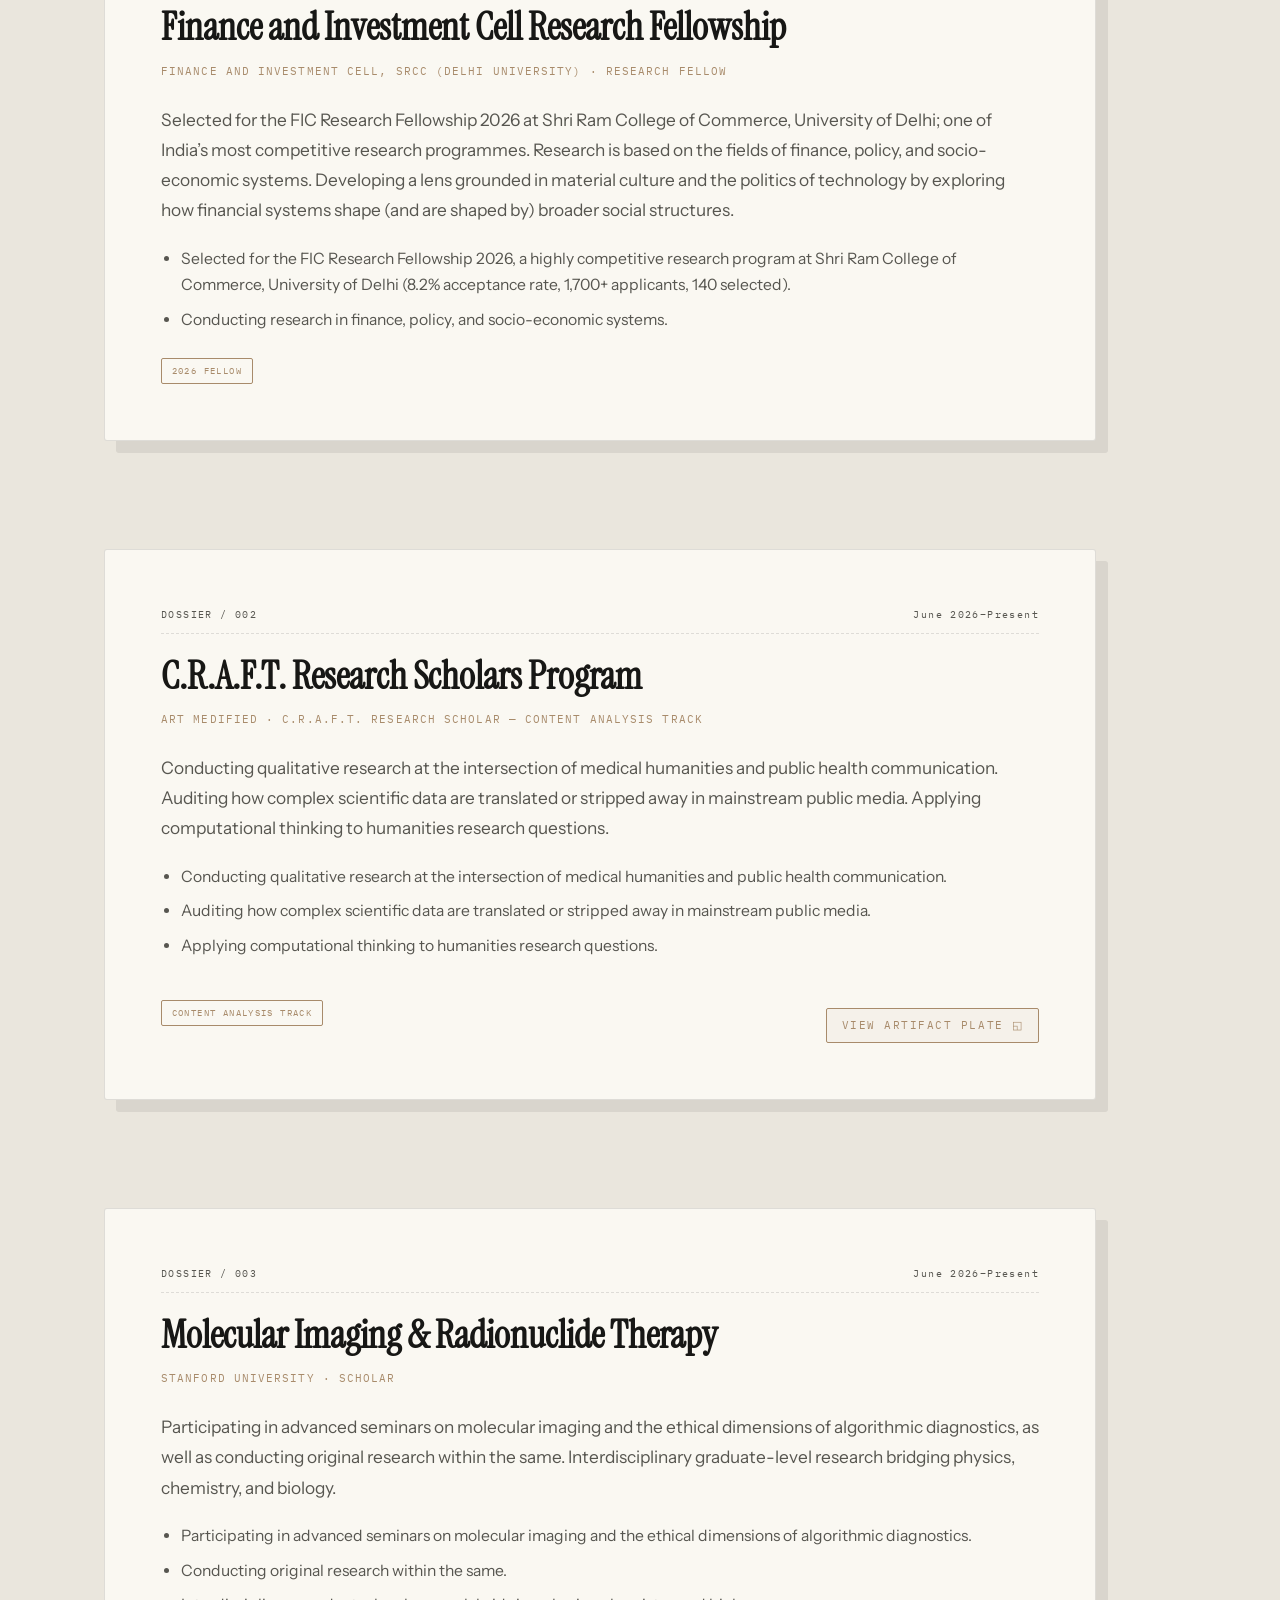
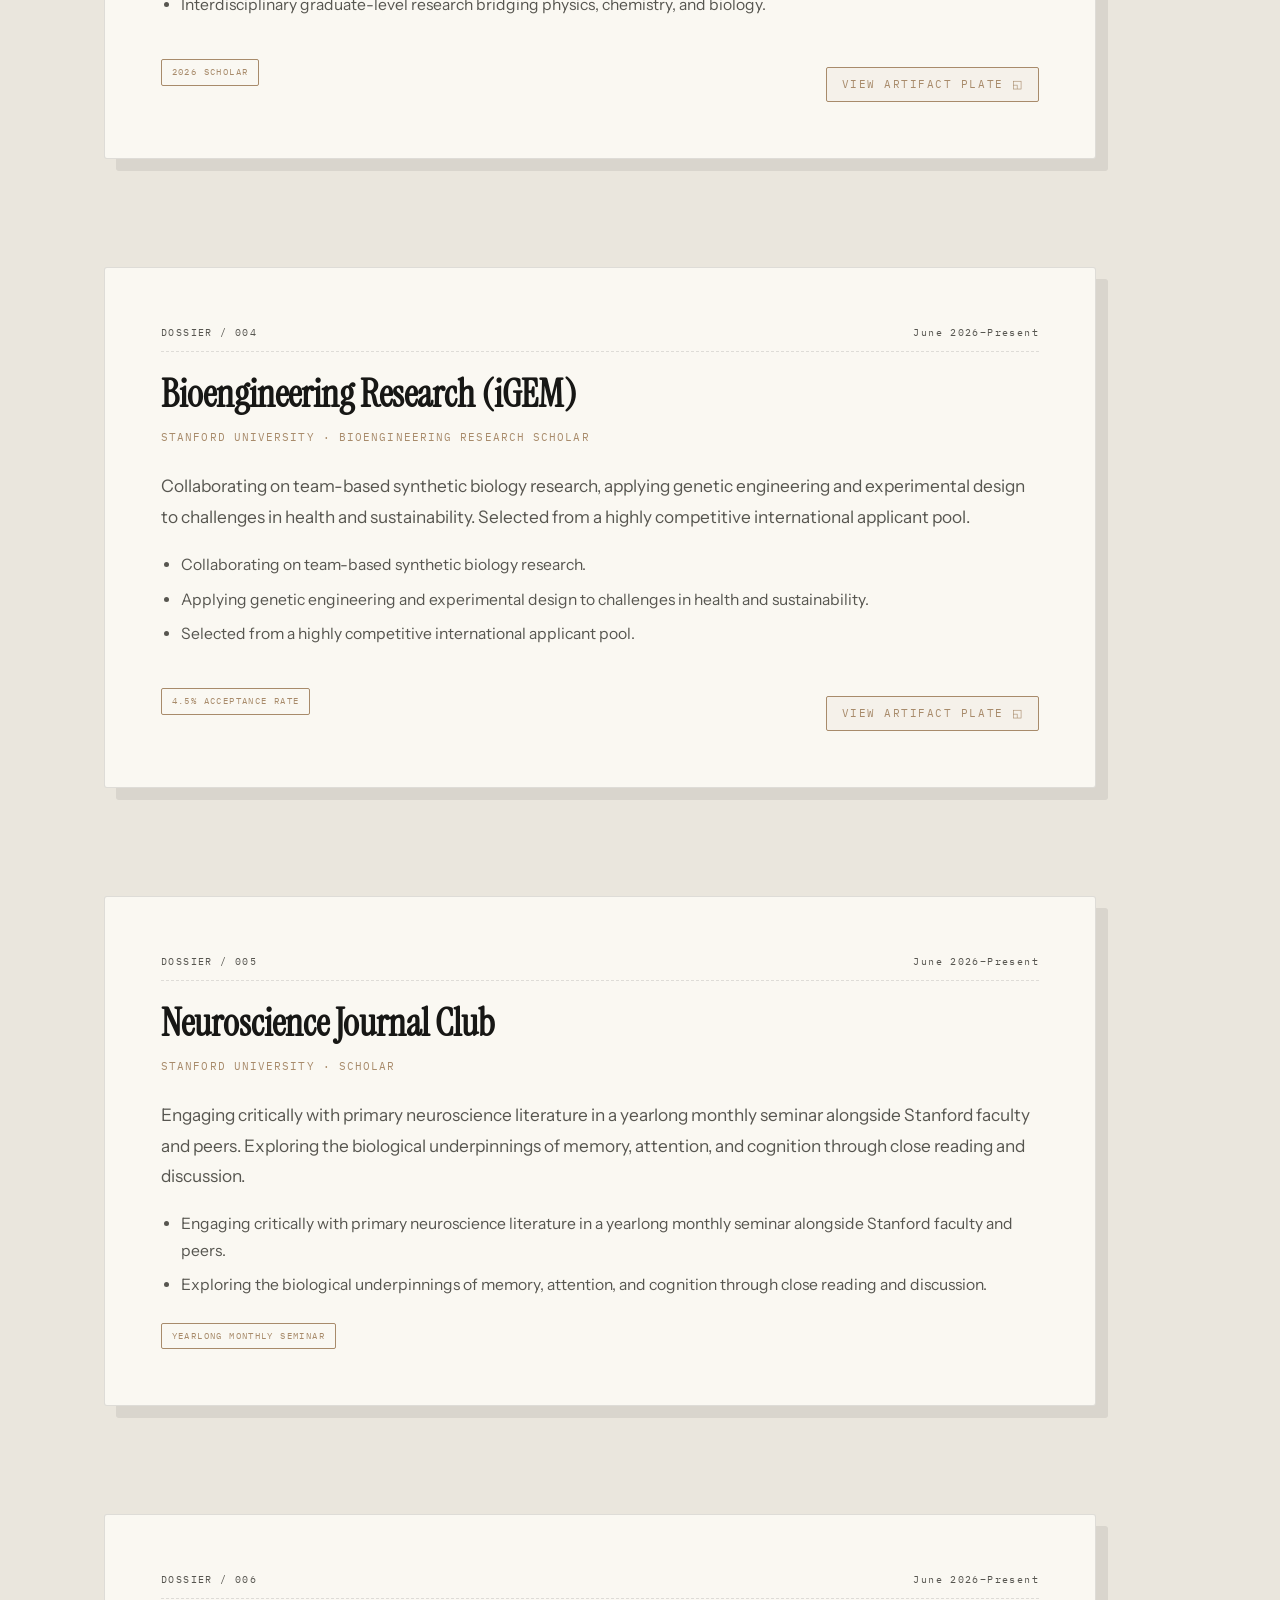
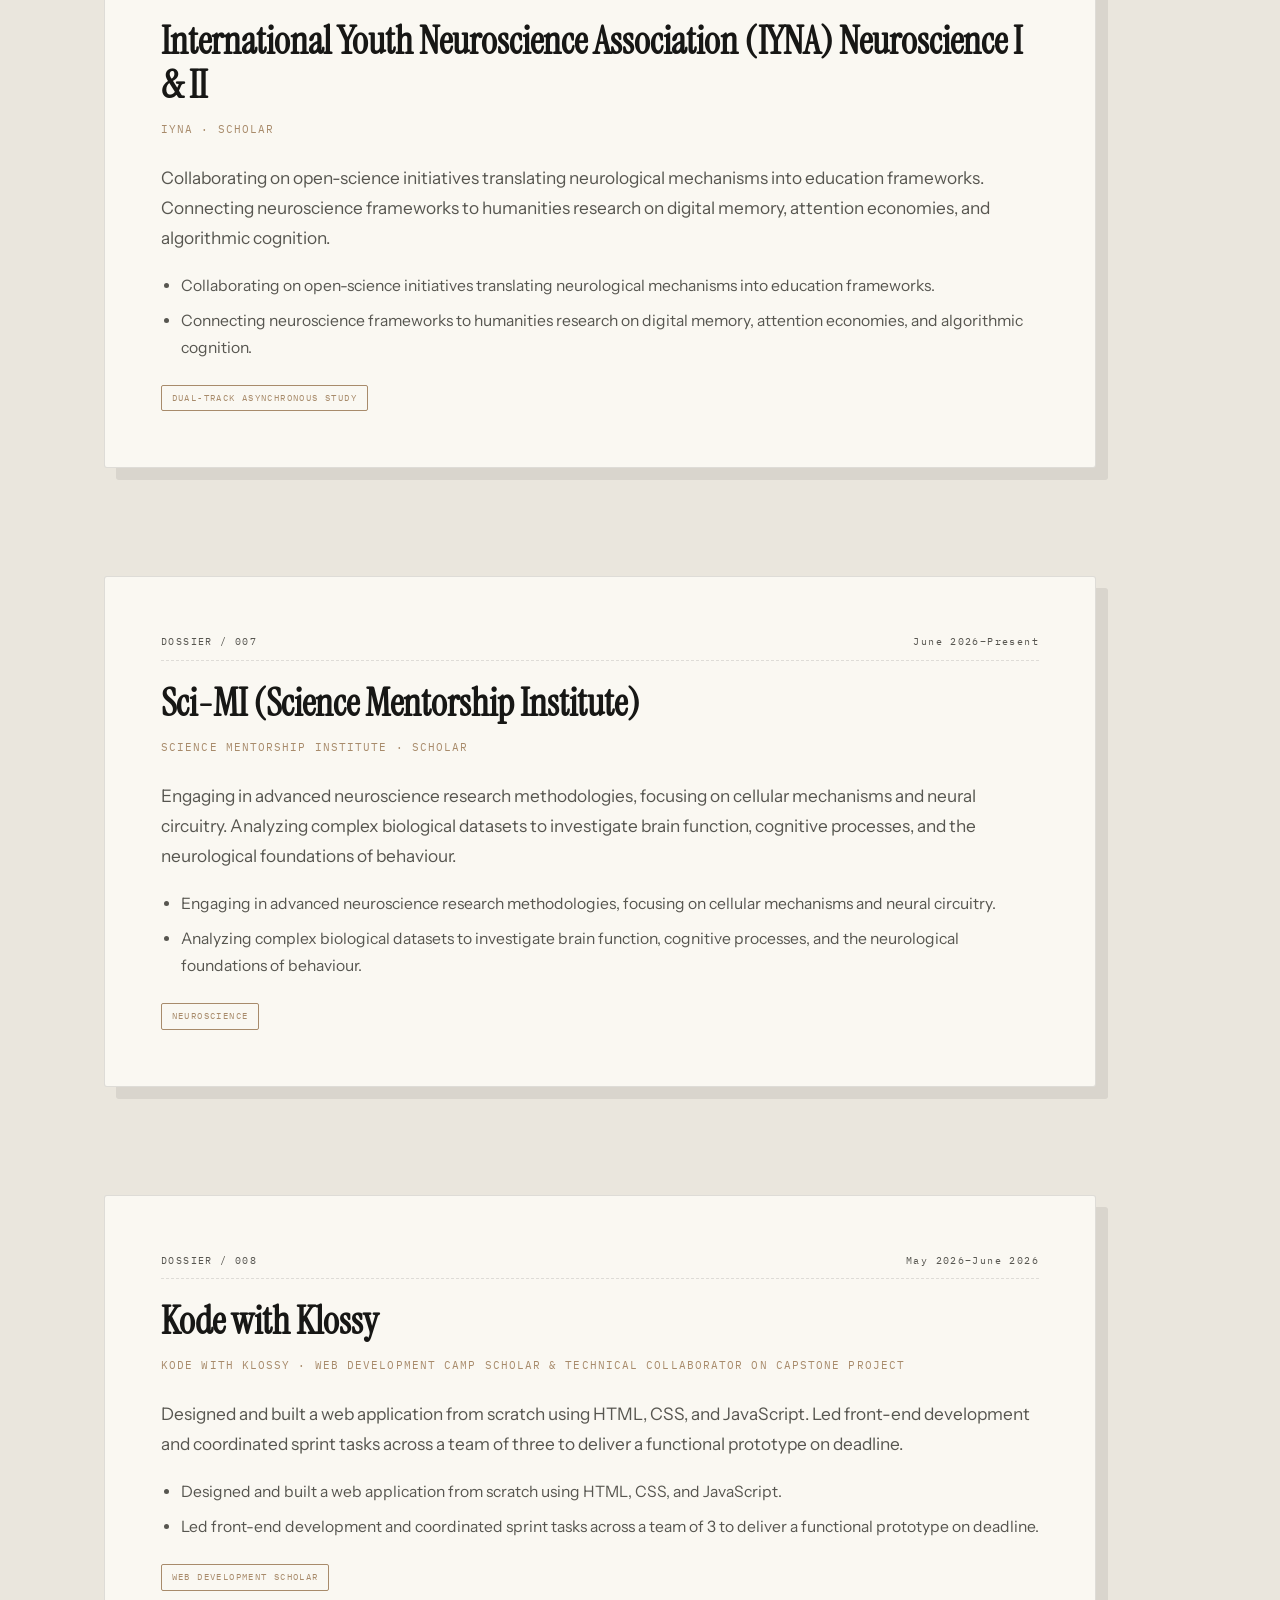
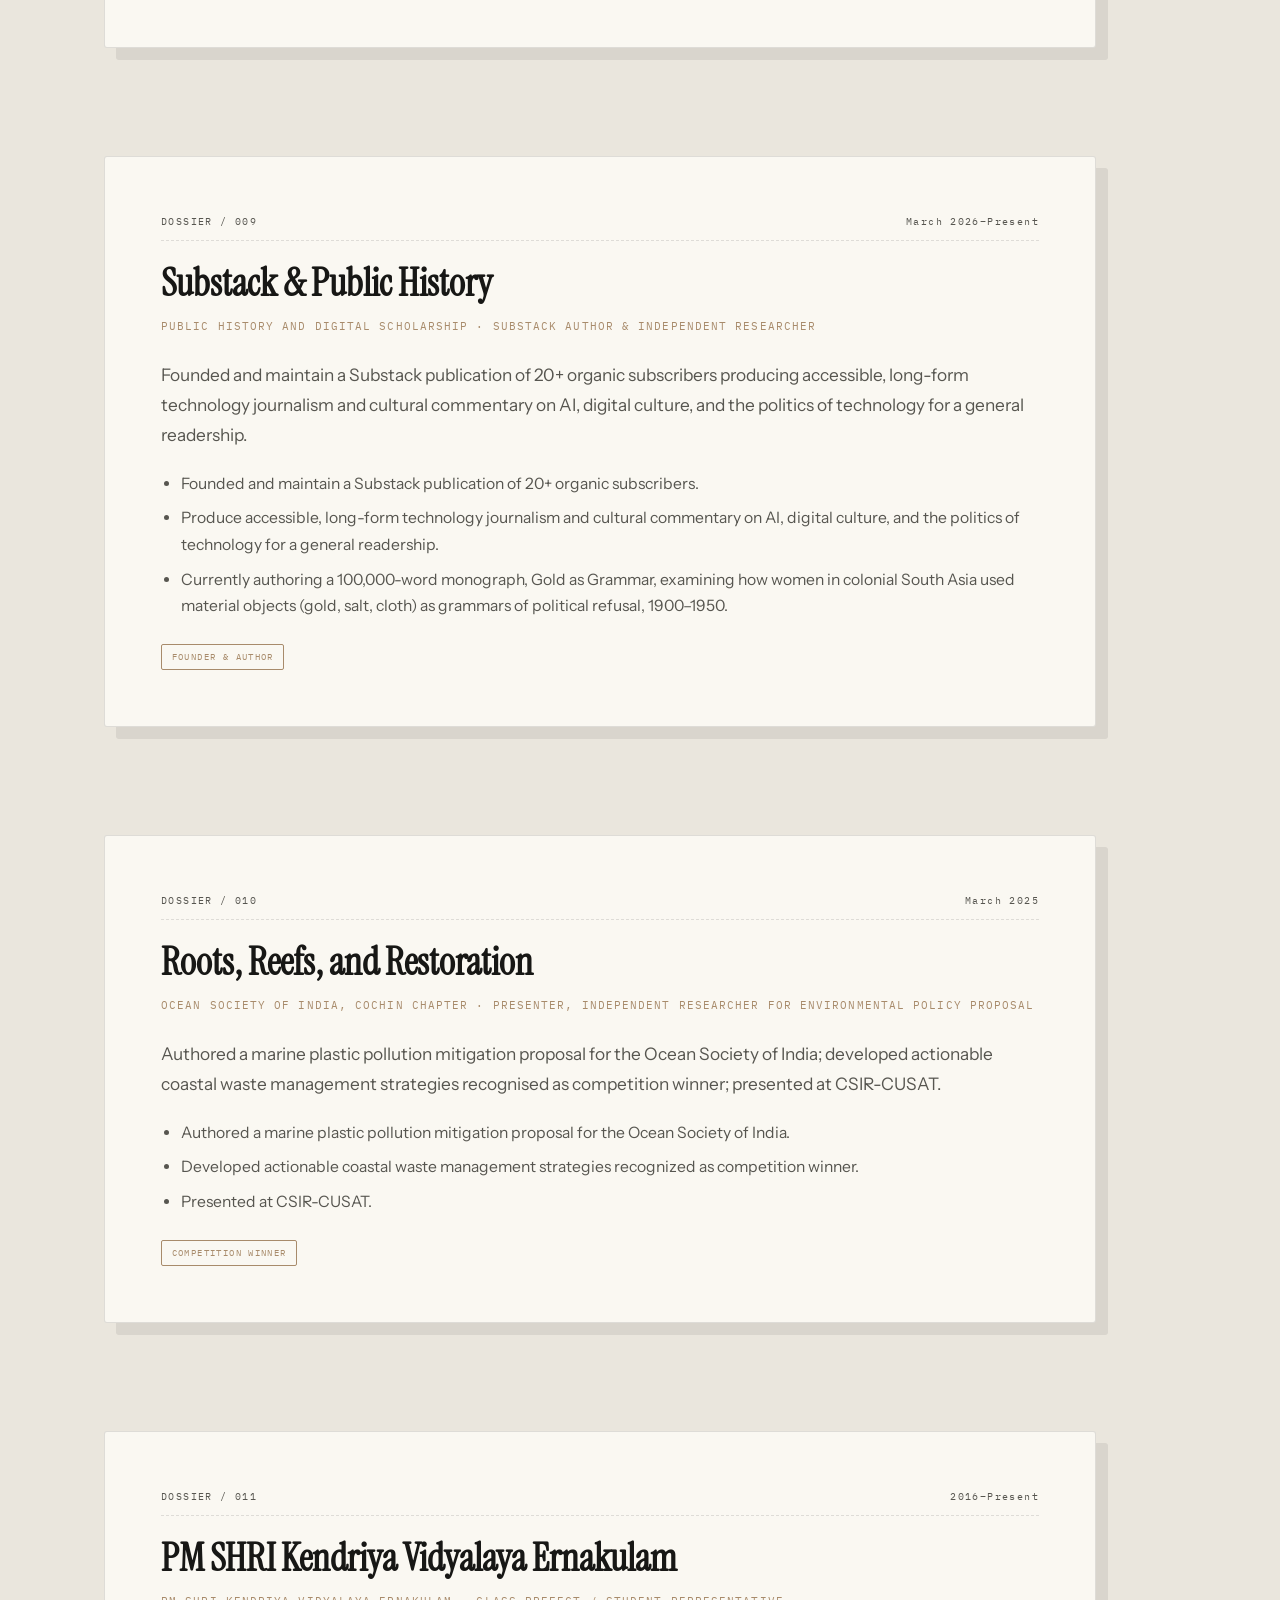
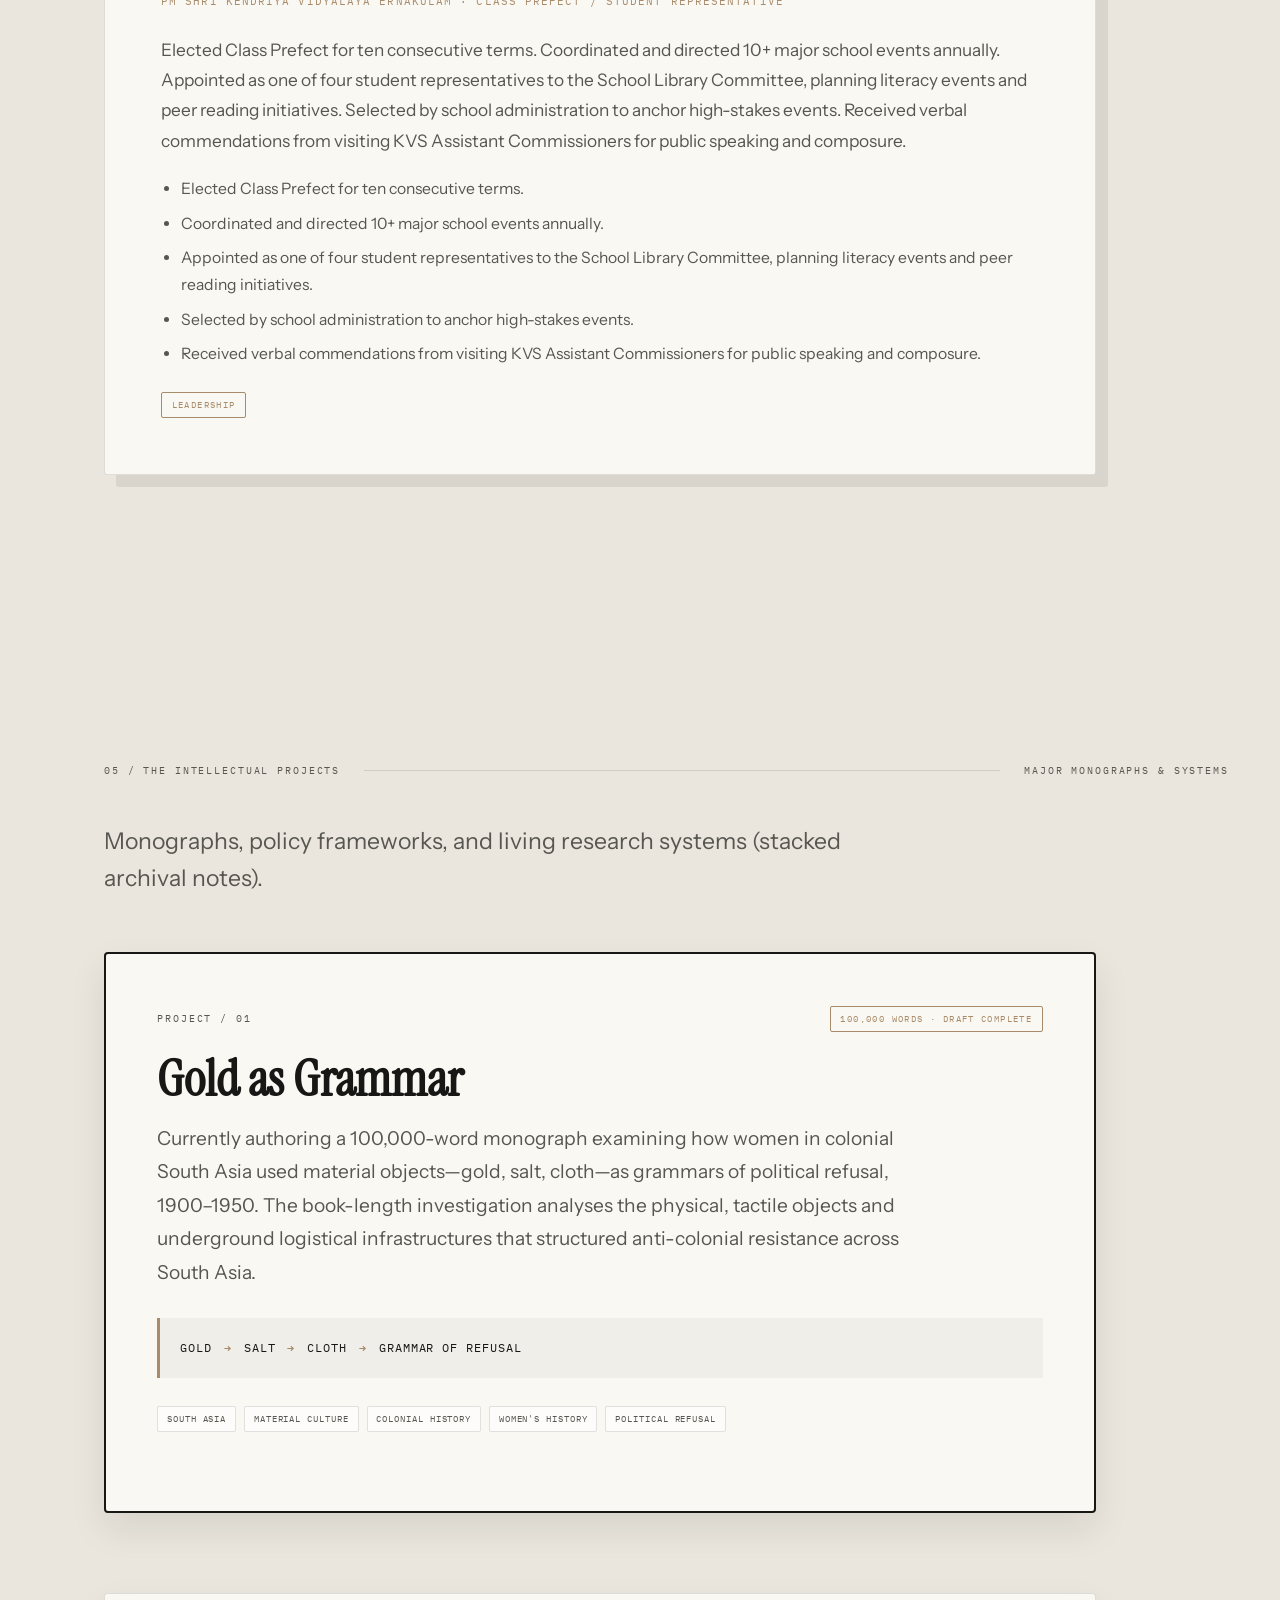
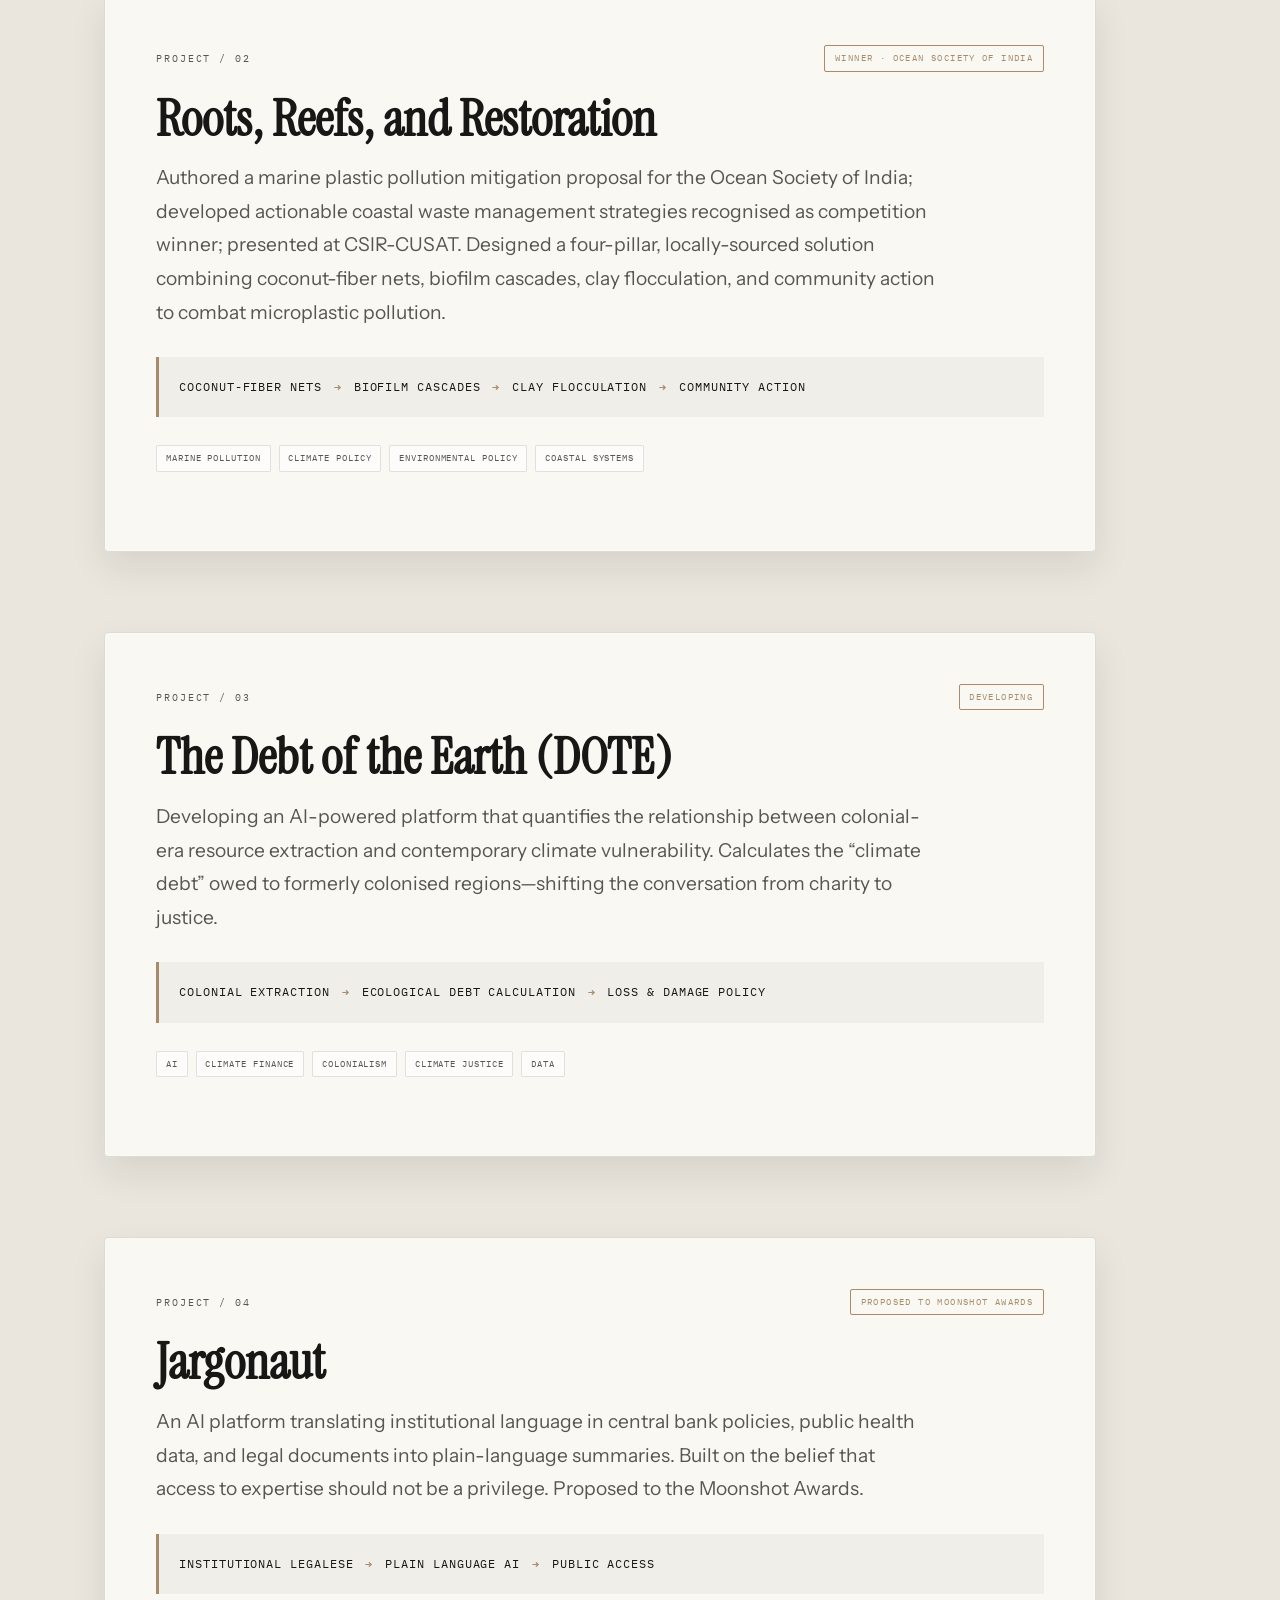
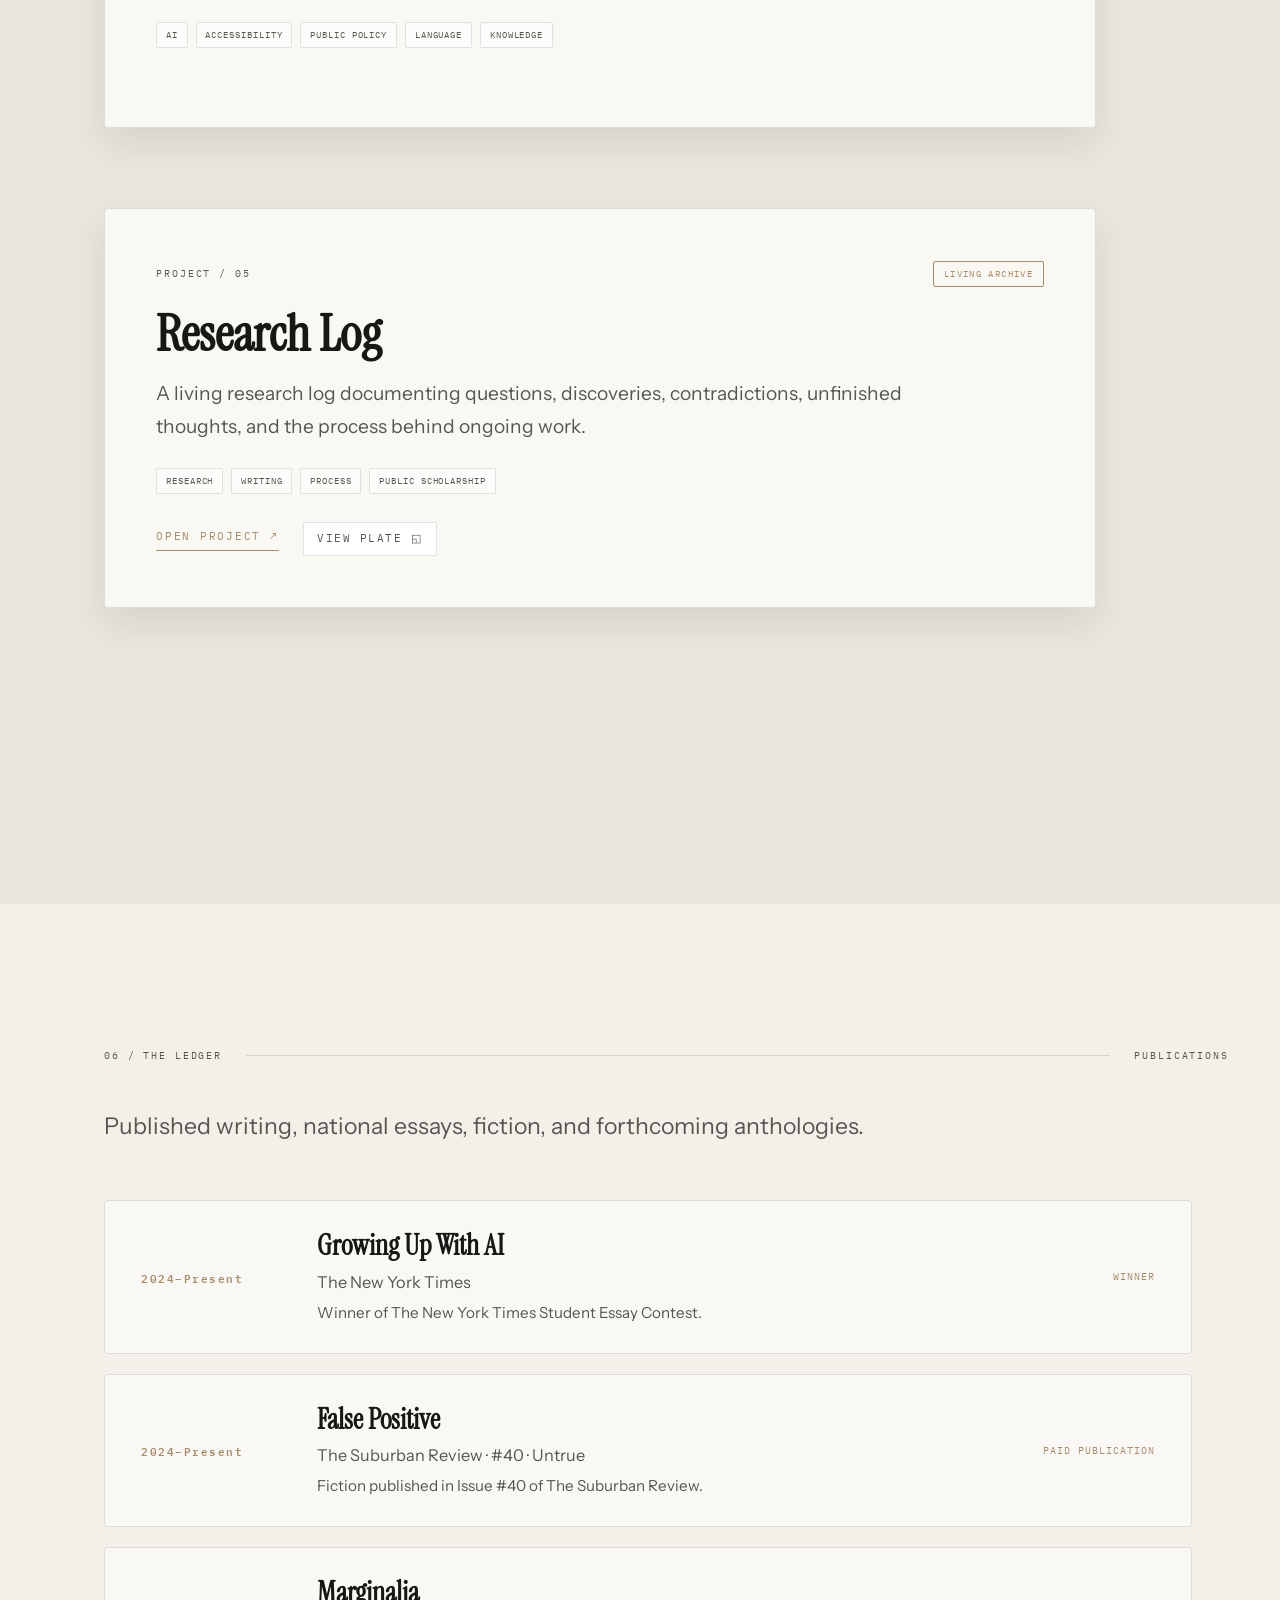
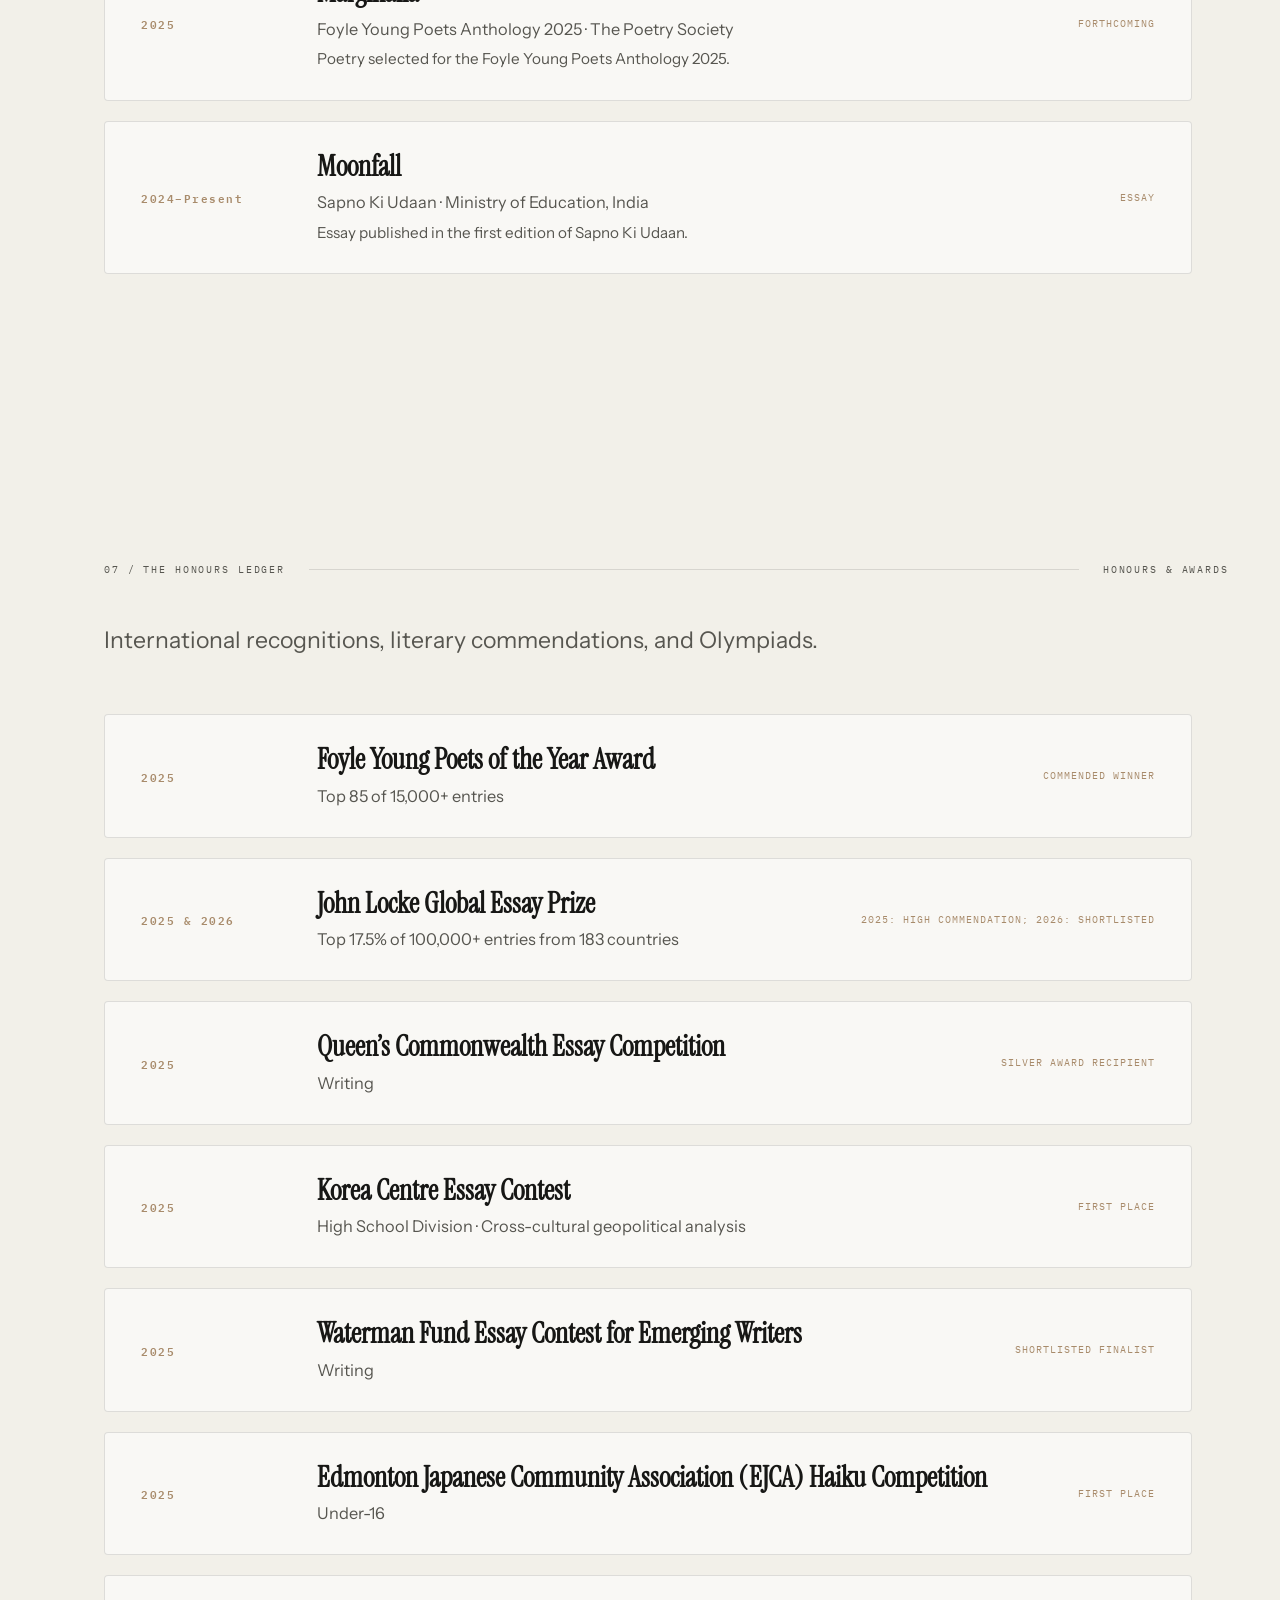
==== commit 4bb7e05d: "Upgraded website" ====
--- a/index.html
+++ b/index.html
@@ -3,391 +3,319 @@
 <head>
     <meta charset="UTF-8">
     <meta name="viewport" content="width=device-width, initial-scale=1.0">
-    <title>Anwita D Pillai</title>
-    <meta name="description" content="Anwita D Pillai — Writer · Historian · Building public scholarship'">
-    <meta name="keywords" content="Anwita D Pillai, Anwita Pillai, Historian, South Asia History, Substack, Independent Researcher, Writer, Public Scholarship, AI Policy, Climate Policy, Stanford, New York Times, John Locke, Foyle Young Poets, Gold as Grammar, DOTE, Jargonaut">
+    <title>Anwita D Pillai — Digital Archive &amp; Portfolio</title>
+    <meta name="description" content="Anwita D Pillai — Writer, historian, and independent researcher building public scholarship across history, technology, science, and policy.">
     <meta name="author" content="Anwita D Pillai">
-    <meta name="robots" content="index, follow">
-
-    <!-- Open Graph -->
-    <meta property="og:title" content="Anwita D Pillai — Writer · Historian · Building public scholarship">
-    <meta property="og:description" content="Historian of material culture, AI & climate policy researcher, NYT winner, 3x Stanford scholar. Currently finishing a 100,000-word monograph, Gold as Grammar.">
+    
+    <!-- Open Graph / Meta -->
+    <meta property="og:title" content="Anwita D Pillai — Writer, Historian, Building Public Scholarship">
+    <meta property="og:description" content="An archival portfolio of research, monographs, essays, policy, and interactive systems.">
     <meta property="og:url" content="https://anwitadpillai.github.io/portfolio/">
     <meta property="og:type" content="website">
-
+    <meta property="og:image" content="assets/brand/profile-picture.jpg">
+
+    <!-- Fonts: Estonia (distressed hand notes), Instrument Sans, Instrument Serif, IBM Plex Mono -->
     <link rel="preconnect" href="https://fonts.googleapis.com">
     <link rel="preconnect" href="https://fonts.gstatic.com" crossorigin>
-    <link href="https://fonts.googleapis.com/css2?family=Cinzel:wght@400;500;600&family=Playfair+Display:ital,wght@0,400;0,500;0,600;1,400;1,500&family=Plus+Jakarta+Sans:wght@300;400;500;600;700&display=swap" rel="stylesheet">
-    <link rel="stylesheet" href="style.css?v=5">
-    <link rel="icon" type="image/png" href="favicon.png">
+    <link href="https://fonts.googleapis.com/css2?family=Estonia&family=IBM+Plex+Mono:ital,wght@0,400;0,500;0,600;1,400&family=Instrument+Sans:ital,wdth,wght@0,75..100,400..700;1,75..100,400..700&family=Instrument+Serif:ital@0;1&display=swap" rel="stylesheet">
+
+    <!-- Styles & CDNs -->
+    <link rel="stylesheet" href="https://cdn.jsdelivr.net/npm/lenis@1.1.20/dist/lenis.css">
+    <link rel="stylesheet" href="style.css">
+    <link rel="icon" type="image/png" href="assets/brand/favicon.png">
 </head>
-<body>
-
-    <header class="masthead">
-        <h1 class="logo">ANWITA D PILLAI</h1>
-        <p class="subtitle">Writer &nbsp;·&nbsp; Historian &nbsp;·&nbsp; Building Public Scholarship</p>
-        <div class="header-divider"></div>
+<body data-mode="immersive">
+    <!-- Screen reader skip link -->
+    <a href="#main-content" class="skip-link">Skip to main archive content</a>
+
+    <!-- Custom Magnetic Cursor -->
+    <div class="cursor" data-cursor aria-hidden="true" hidden>
+        <span class="cursor-crosshair"></span>
+        <span class="cursor-label" data-cursor-label>READ</span>
+    </div>
+
+    <!-- Sticky Sleek Header & Integrated Progress -->
+    <header class="site-header">
+        <div class="header-inner">
+            <a href="#cover" class="header-brand" data-cursor="ARCHIVE">
+                <span class="brand-monogram">ADP</span>
+                <span class="brand-title">Anwita D Pillai <span class="brand-sub">· Archive</span></span>
+            </a>
+            <div class="header-controls">
+                <span class="header-index" data-nav-index>01 / 11 · OPENING</span>
+                <button type="button" class="mode-toggle" data-mode-toggle aria-pressed="false" data-cursor="TOGGLE">
+                    <span class="mode-label">Quiet Mode</span>
+                </button>
+            </div>
+        </div>
+        <div class="header-progress" aria-hidden="true">
+            <span class="header-progress-bar" data-scroll-progress></span>
+        </div>
     </header>
 
-    <main class="container">
-        <div class="magazine-grid">
-
-            <!-- ===== LEFT COLUMN ===== -->
-            <article class="left-column">
-
-                <!-- ABOUT (UNCHANGED) -->
-                <span class="column-label">ABOUT</span>
-
-                <p class="story-paragraph drop-cap">
-                    I’m the kind of person who reads footnotes for fun and holds grudges on behalf of dead people.
-                </p>
-
-                <p class="story-paragraph">
-                    I got into archives because I was nosy about the wrong things. That curiosity turned into a book-length project, a pile of competition certificates, and bylines that still feel like a prank someone played on my life. I’m currently building a Substack because I believe rigorous history should be as readable as a good grudge, and finishing a monograph because I started it and I’m stubborn.
-                </p>
-
-                <p class="poetry-block">
-                    I also write poetry, which is just history with the citations removed.
-                </p>
-
-                <div class="inline-cta-box">
-                    <a href="https://anwitadpillai.substack.com/" target="_blank" class="editorial-btn">Read the Substack</a>
-                </div>
-
-                <!-- RESEARCH & PROGRAMS -->
-                <span class="column-label">RESEARCH & PROGRAMS</span>
-
-                <!-- FIC SRCC Research Fellowship -->
-<div class="featured-project" style="margin-bottom: 30px;">
-    <h2>Finance and Investment Cell Research Fellowship</h2>
-    <p class="project-status-tag">SRCC, University of Delhi &nbsp;|&nbsp; 2026 Fellow</p>
-    <p class="story-paragraph" style="font-size: 1.1rem; margin-bottom: 0;">
-        Selected for the FIC Research Fellowship 2026 at Shri Ram College of Commerce, University of Delhi; one of India’s most competitive research programmes. Research is based on the fields of finance, policy, and socio-economic systems. Developing a lens grounded in material culture and the politics of technology by exploring how financial systems shape (and are shaped by) broader social structures.
-    </p>
-</div>
-                
-                <!-- C.R.A.F.T. -->
-                <div class="featured-project" style="margin-bottom: 30px;">
-                    <h2>C.R.A.F.T. Research Scholars Program</h2>
-                    <p class="project-status-tag">Content Analysis Track &nbsp;|&nbsp; UCLA-Affiliated</p>
-                    <p class="story-paragraph" style="font-size: 1.1rem; margin-bottom: 0;">
-                        Conducting qualitative research at the intersection of medical humanities and public health communication. Auditing how complex scientific data are translated or stripped away in mainstream public media. Applying computational thinking to humanities research questions.
-                    </p>
-                </div>
-
-                <!-- Stanford Molecular Imaging -->
-                <div class="featured-project" style="margin-bottom: 30px;">
-                    <h2>Molecular Imaging &amp; Radionuclide Therapy</h2>
-                    <p class="project-status-tag">Stanford Faculty-Run Mini Fellowship &nbsp;|&nbsp; 2026 Scholar</p>
-                    <p class="story-paragraph" style="font-size: 1.1rem; margin-bottom: 0;">
-                        Participating in advanced seminars on molecular imaging and the ethical dimensions of algorithmic diagnostics, as well as conducting original research within the same. Interdisciplinary graduate-level research bridging physics, chemistry, and biology.
-                    </p>
-                </div>
-
-                <!-- Stanford iGEM -->
-                <div class="featured-project" style="margin-bottom: 30px;">
-                    <h2>Bioengineering Research (iGEM)</h2>
-                    <p class="project-status-tag">Stanford SiBRP &nbsp;|&nbsp; 4.5% Acceptance Rate</p>
-                    <p class="story-paragraph" style="font-size: 1.1rem; margin-bottom: 0;">
-                        Collaborating on team-based synthetic biology research, applying genetic engineering and experimental design to challenges in health and sustainability. Selected from a highly competitive international applicant pool.
-                    </p>
-                </div>
-
-                <!-- Stanford Neuroscience Journal Club -->
-                <div class="featured-project" style="margin-bottom: 30px;">
-                    <h2>Neuroscience Journal Club</h2>
-                    <p class="project-status-tag">Stanford University &nbsp;|&nbsp; Yearlong Monthly Seminar</p>
-                    <p class="story-paragraph" style="font-size: 1.1rem; margin-bottom: 0;">
-                        Engaging critically with primary neuroscience literature in a yearlong monthly seminar alongside Stanford faculty and peers. Exploring the biological underpinnings of memory, attention, and cognition through close reading and discussion.
-                    </p>
-                </div>
-
-                <!-- IYNA -->
-                <div class="featured-project" style="margin-bottom: 30px;">
-                    <h2>International Youth Neuroscience Association (IYNA) Neuroscience I &amp; II</h2>
-                    <p class="project-status-tag">Scholar &nbsp;|&nbsp; Dual-Track Asynchronous Study</p>
-                    <p class="story-paragraph" style="font-size: 1.1rem; margin-bottom: 0;">
-                        Collaborating on open-science initiatives translating neurological mechanisms into education frameworks. Connecting neuroscience frameworks to humanities research on digital memory, attention economies, and algorithmic cognition.
-                    </p>
-                </div>
-
-                <!-- sci-MI -->
-                <div class="featured-project" style="margin-bottom: 30px;">
-                    <h2>Sci-MI (Science Mentorship Institute)</h2>
-                    <p class="project-status-tag">Scholar &nbsp;|&nbsp; Neuroscience</p>
-                    <p class="story-paragraph" style="font-size: 1.1rem; margin-bottom: 0;">
-                        Engaging in advanced neuroscience research methodologies, focusing on cellular mechanisms and neural circuitry. Analyzing complex biological datasets to investigate brain function, cognitive processes, and the neurological foundations of behaviour.
-                    </p>
-                </div>
-
-                <!-- Kode with Klossy -->
-                <div class="featured-project" style="margin-bottom: 30px;">
-                    <h2>Kode with Klossy</h2>
-                    <p class="project-status-tag">Web Development Scholar &nbsp;|&nbsp; May 2026 – June 2026</p>
-                    <p class="story-paragraph" style="font-size: 1.1rem; margin-bottom: 0;">
-                        Designed and built a web application from scratch using HTML, CSS, and JavaScript. Led front-end development and coordinated sprint tasks across a team of three to deliver a functional prototype on deadline.
-                    </p>
-                </div>
-
-                <!-- Substack -->
-                <div class="featured-project" style="margin-bottom: 30px;">
-                    <h2>Substack &amp; Public History</h2>
-                    <p class="project-status-tag">Founder &amp; Author &nbsp;|&nbsp; March 2026 – Present</p>
-                    <p class="story-paragraph" style="font-size: 1.1rem; margin-bottom: 0;">
-                        Founded and maintain a Substack publication of 20+ organic subscribers producing accessible, long-form technology journalism and cultural commentary on AI, digital culture, and the politics of technology for a general readership.
-                    </p>
-                </div>
-
-                <!-- PROJECTS -->
-                <span class="column-label" style="display: block; margin-top: 50px; margin-bottom: 20px;">PROJECTS</span>
-
-                <!-- Book -->
-                <div class="featured-project" style="margin-bottom: 30px;">
-                    <h2>Gold as Grammar</h2>
-                    <p class="project-status-tag">100,000 Words &nbsp;|&nbsp; Draft Complete</p>
-                    <p class="story-paragraph" style="font-size: 1.1rem; margin-bottom: 0;">
-                        Currently authoring a 100,000-word monograph examining how women in colonial South Asia used material objects—gold, salt, cloth—as grammars of political refusal, 1900–1950. The book-length investigation analyses the physical, tactile objects and underground logistical infrastructures that structured anti-colonial resistance across South Asia.
-                    </p>
-                </div>
-
-                <!-- Roots, Reefs -->
-                <div class="featured-project" style="margin-bottom: 30px;">
-                    <h2>Roots, Reefs, and Restoration</h2>
-                    <p class="project-status-tag">Winner · Ocean Society of India &nbsp;|&nbsp; Presented at CSIR-CUSAT</p>
-                    <p class="story-paragraph" style="font-size: 1.1rem; margin-bottom: 0;">
-                        Authored a marine plastic pollution mitigation proposal for the Ocean Society of India; developed actionable coastal waste management strategies recognised as competition winner; presented at CSIR-CUSAT. Designed a four-pillar, locally-sourced solution combining coconut-fiber nets, biofilm cascades, clay flocculation, and community action to combat microplastic pollution.
-                    </p>
-                </div>
-
-                <!-- DOTE -->
-                <div class="featured-project" style="margin-bottom: 30px;">
-                    <h2>The Debt of the Earth (DOTE)</h2>
-                    <p class="project-status-tag">AI Platform · Climate Finance · Proposed to NY Climate Exchange</p>
-                    <p class="story-paragraph" style="font-size: 1.1rem; margin-bottom: 0;">
-                        Developing an AI-powered platform that quantifies the relationship between colonial-era resource extraction and contemporary climate vulnerability. Calculates the “climate debt” owed to formerly colonised regions—shifting the conversation from charity to justice. Proposed to the 2026 Climate Tech Fellowship.
-                    </p>
-                </div>
-
-                <!-- Jargonaut -->
-                <div class="featured-project" style="margin-bottom: 30px;">
-                    <h2>Jargonaut</h2>
-                    <p class="project-status-tag">AI Platform Concept · Proposed to Moonshot Awards</p>
-                    <p class="story-paragraph" style="font-size: 1.1rem; margin-bottom: 0;">
-                        An AI platform translating institutional language in central bank policies, public health data, and legal documents into plain-language summaries. Built on the belief that access to expertise should not be a privilege. Proposed to the Moonshot Awards.
-                    </p>
-                </div>
-
-            </article>
-
-            <!-- ===== RIGHT COLUMN ===== -->
-            <aside class="right-column">
-
-                <!-- PUBLICATIONS -->
-                <span class="column-label">PUBLICATIONS</span>
-
-                <ul class="ledger-list">
-                    <li>
-                        <span class="ledger-title">New York Times</span>
-                        <span class="ledger-award">"Growing Up With AI" — Winner (1 of 35 from 3,000+ entries)</span>
-                    </li>
-                    <li>
-                        <span class="ledger-title">Foyle Young Poets Award</span>
-                        <span class="ledger-award">Commended Winner (Top 85 of 15,000+ entries) — "Marginalia" in 2025 Anthology (The Poetry Society)</span>
-                    </li>
-                    <li>
-                        <span class="ledger-title">The Suburban Review</span>
-                        <span class="ledger-award">Issue #40 "Untrue" — Fiction (Paid Publication)</span>
-                    </li>
-                    <li>
-                        <span class="ledger-title">Ministry of Education</span>
-                        <span class="ledger-award">"Moonfall" — Essay, Sapno Ki Udaan, 1st Edition</span>
-                    </li>
-                </ul>
-
-                <!-- HONORS & AWARDS -->
-                <span class="column-label" style="margin-top: 40px;">HONORS &amp; AWARDS</span>
-
-                <ul class="ledger-list">
-                    <li>
-                        <span class="ledger-title">John Locke Global Essay Prize</span>
-                        <span class="ledger-award">2025: High Commendation; 2026: Shortlisted (Top 17.5% of 100,000+ entries from 183 countries)</span>
-                    </li>
-                    <li>
-                        <span class="ledger-title">Queen’s Commonwealth Essay Competition</span>
-                        <span class="ledger-award">Silver Award recipient</span>
-                    </li>
-                    <li>
-                        <span class="ledger-title">Korea Centre Essay Contest</span>
-                        <span class="ledger-award">First Place (High School Division) for cross-cultural geopolitical analysis</span>
-                    </li>
-                    <li>
-                        <span class="ledger-title">EJCA Haiku Competition</span>
-                        <span class="ledger-award">First Place, Under-16</span>
-                    </li>
-                    <li>
-                        <span class="ledger-title">The Fountain Magazine</span>
-                        <span class="ledger-award">Top Ten — Essay Contest</span>
-                    </li>
-                    <li>
-                        <span class="ledger-title">Waterman Fund</span>
-                        <span class="ledger-award">Shortlisted Finalist — Emerging Writers Contest</span>
-                    </li>
-                    <li>
-                        <span class="ledger-title">Ocean Society of India</span>
-                        <span class="ledger-award">Winner — Marine Plastic Pollution Proposal</span>
-                    </li>
-                    <li>
-                        <span class="ledger-title">Institute of Chartered Accountants of India</span>
-                        <span class="ledger-award">National Rank 13 — Commerce Olympiad 2024</span>
-                    </li>
-                    <li>
-                        <span class="ledger-title">Indian Meteorological Department</span>
-                        <span class="ledger-award">Official Representative for the State of Kerala — MET Olympiad 2024</span>
-                    </li>
-                    <li>
-                        <span class="ledger-title">Vidyarthi Vigyan Manthan</span>
-                        <span class="ledger-award">State-Level Camp Qualifier 2024</span>
-                    </li>
-                </ul>
-
-                <!-- RESEARCH PAPERS -->
-                <span class="column-label" style="margin-top: 40px;">RESEARCH PAPERS</span>
-
-                <ul class="ledger-list research-proposals">
-                    <li>
-                        <span class="ledger-title">The Fractured Ladder</span>
-                        <span class="ledger-award">Working paper (2026) — Developed the theoretical framework of “power-based technological change,” analysing how AI erodes worker bargaining power through linguistic and algorithmic restructuring of the workplace.</span>
-                    </li>
-                    <li>
-                        <span class="ledger-title">The Silence Premium</span>
-                        <span class="ledger-award">Working paper (2026) — Quantitative study documenting pre-announcement drift in equity, bond, and currency markets, demonstrating information asymmetry in institutional communication.</span>
-                    </li>
-                    <li>
-                        <span class="ledger-title">Staircase to Healing</span>
-                        <span class="ledger-award">Working paper (2025).</span>
-                    </li>
-                </ul>
-
-                <!-- GRANT PROPOSALS -->
-                <span class="column-label" style="margin-top: 40px;">GRANT PROPOSALS</span>
-
-                <ul class="ledger-list research-proposals">
-                    <li>
-                        <span class="ledger-title">OpenAI Economic Research Exchange</span>
-                        <span class="ledger-award">Proposed "The Language of Opportunity: Measuring and Mitigating AI-Mediated Linguistic Gatekeeping in Hiring," investigating AI-mediated linguistic gatekeeping in hiring. Requested $25,000 + RA stipend.</span>
-                    </li>
-                    <li>
-                        <span class="ledger-title">Center for Humane Technology (CHT) Emerging Voices Fellowship</span>
-                        <span class="ledger-award">Proposed "The Collapse of Genre: How the Conversational Interface Is Rewiring Human Knowledge," examining how conversational interfaces are rewiring human knowledge. Seeking $30,000 stipend + public platform.</span>
-                    </li>
-                    <li>
-                        <span class="ledger-title">Moonshot Awards</span>
-                        <span class="ledger-award">Proposed Jargonaut, an AI platform translating institutional language into plain-language summaries. Seeking equity-free grant funding and global recognition.</span>
-                    </li>
-                    <li>
-                        <span class="ledger-title">New York Climate Exchange Climate Tech Fellowship</span>
-                        <span class="ledger-award">Proposed The Debt of the Earth (DOTE), developing an AI-powered platform that quantifies the relationship between colonial-era resource extraction and contemporary climate vulnerability.</span>
-                    </li>
-                </ul>
-
-                <!-- HOBBYIST PROJECTS -->
-                <span class="column-label" style="margin-top: 40px;">HOBBYIST PROJECTS</span>
-
-<ul class="ledger-list hobbyist-projects">
-    <li>
-        <span class="ledger-title"><a href="https://anwitadpillai.github.io/phenotype-abm/" target="_blank" rel="noopener noreferrer" style="color: inherit; text-decoration: none; transition: color 0.2s ease;" onmouseover="this.style.color='#a88b6b'" onmouseout="this.style.color='inherit'">Phenotype</a></span>
-        <span class="ledger-award">An evolutionary agent-based game-theory simulator built with HTML5 Canvas and JavaScript. Models emergent behaviour in competitive environments through interactive visualisation.</span>
-    </li>
-    <li>
-        <span class="ledger-title"><a href="https://nethernet.vercel.app/" target="_blank" rel="noopener noreferrer" style="color: inherit; text-decoration: none; transition: color 0.2s ease;" onmouseover="this.style.color='#a88b6b'" onmouseout="this.style.color='inherit'">Nethernet</a></span>
-        <span class="ledger-award">A 3D internet archaeology engine using Three.js and the Wayback Machine API. Visualises the evolution of the web over time, rendering archived websites as explorable 3D environments.</span>
-    </li>
-    <li>
-        <span class="ledger-title"><a href="https://anwitadpillai.github.io/offtrack/" target="_blank" rel="noopener noreferrer" style="color: inherit; text-decoration: none; transition: color 0.2s ease;" onmouseover="this.style.color='#a88b6b'" onmouseout="this.style.color='inherit'">Offtrack</a></span>
-        <span class="ledger-award">An AI-powered diagnostic tool that turns your Spotify listening history into a brutally honest, visually arresting self-portrait. Upload your Extended Streaming History and receive your Aux Risk Score, Listening Era, and a personalised roast—all processed locally, with zero data storage.</span>
-    </li>
-</ul>
-
-                <!-- RECENT WRITING (AUTOMATED) -->
-<span class="column-label" style="margin-top: 40px;">RECENT WRITING</span>
-
-<div id="substack-feed" class="substack-feed">
-    <p class="feed-loading" style="color: var(--text-muted); font-size: 0.9rem;">Loading recent essays...</p>
-</div>
-                <!-- QUOTE -->
-<div class="quote-block" style="margin-top: 40px; padding: 24px 0; border-top: 1px solid var(--border-color); border-bottom: 1px solid var(--border-color);">
-    <blockquote style="font-family: 'Playfair Display', serif; font-size: 1.1rem; line-height: 1.6; color: var(--text-muted); font-style: italic; margin: 0; text-align: center;">
-        “I am out with lanterns, looking for myself.”
-        <footer style="font-family: 'Plus Jakarta Sans', sans-serif; font-size: 0.75rem; font-style: normal; letter-spacing: 1px; color: var(--text-muted); margin-top: 8px;">— Emily Dickinson</footer>
-    </blockquote>
-</div>
-
-            </aside>
-
+    <!-- Interactive Spine Navigation (11 Chapters) -->
+    <nav class="spine" aria-label="Archive Chapters">
+        <a href="#cover" data-spine="cover" data-title="Opening"><span class="spine-num">01</span><span class="spine-name">Opening</span></a>
+        <a href="#about" data-spine="about" data-title="About"><span class="spine-num">02</span><span class="spine-name">About</span></a>
+        <a href="#provenance" data-spine="provenance" data-title="Provenance"><span class="spine-num">03</span><span class="spine-name">Provenance</span></a>
+        <a href="#experience" data-spine="experience" data-title="Experience"><span class="spine-num">04</span><span class="spine-name">Experience</span></a>
+        <a href="#projects" data-spine="projects" data-title="Projects"><span class="spine-num">05</span><span class="spine-name">Projects</span></a>
+        <a href="#publications" data-spine="publications" data-title="Publications"><span class="spine-num">06</span><span class="spine-name">Publications</span></a>
+        <a href="#awards" data-spine="awards" data-title="Awards"><span class="spine-num">07</span><span class="spine-name">Awards</span></a>
+        <a href="#research" data-spine="research" data-title="Dark Archive"><span class="spine-num">08</span><span class="spine-name">Dark Archive</span></a>
+        <a href="#playground" data-spine="playground" data-title="Playground"><span class="spine-num">09</span><span class="spine-name">Playground</span></a>
+        <a href="#writing" data-spine="writing" data-title="Recent Writing"><span class="spine-num">10</span><span class="spine-name">Recent Writing</span></a>
+        <a href="#colophon" data-spine="colophon" data-title="Colophon"><span class="spine-num">11</span><span class="spine-name">Colophon</span></a>
+    </nav>
+
+    <!-- Main Content: The 11 Viewport Experiences -->
+    <main id="main-content">
+        <!-- 01: OPENING (The Title Page — Form-Fitted Layout) -->
+        <section id="cover" class="chapter cover" data-chapter="cover" data-index="01" data-label="OPENING">
+            <div class="cover-inner">
+                <div class="cover-meta-bar">
+                    <p class="meta" data-typewriter>ARCHIVE / 001</p>
+                    <p class="meta cover-loc">KERALA, INDIA · LIVING ARCHIVE</p>
+                </div>
+                <div class="cover-layout-grid">
+                    <div class="cover-hero">
+                        <h1 class="kinetic-title">
+                            <span class="title-line" data-cover-line>Anwita</span>
+                            <span class="title-line" data-cover-line>D Pillai</span>
+                        </h1>
+                        <p class="cover-subtitle" data-site-title></p>
+                    </div>
+                    <div class="cover-narrator">
+                        <div class="cover-mascot-wrap">
+                            <img class="cover-mascot" src="assets/mascot/base-character.png" alt="Anwita D Pillai" width="280" height="280">
+                        </div>
+                        <p class="archival-note cover-quip">Currently alphabetising footnotes.</p>
+                    </div>
+                </div>
+                <div class="cover-footer-row">
+                    <div class="cover-scroll-indicator" data-cursor="SCROLL">
+                        <span class="scroll-cue">SCROLL TO READ</span>
+                        <span class="scroll-arrow" aria-hidden="true">↓</span>
+                    </div>
+                </div>
+            </div>
+        </section>
+
+        <!-- 02: ABOUT (The Margin) -->
+        <section id="about" class="chapter about-chapter" data-chapter="about" data-index="02" data-label="ABOUT">
+            <div class="chapter-heading">
+                <p class="meta">02 / The Margin</p>
+                <i class="rule-line" aria-hidden="true"></i>
+                <p class="meta">ABOUT</p>
+            </div>
+            <div class="about-grid">
+                <div class="about-narrative">
+                    <p class="story drop-cap reveal" data-about-paragraph="0"></p>
+                    <p class="story reveal" data-about-paragraph="1"></p>
+                    <div class="poetry-wrapper reveal">
+                        <p class="poetry" data-about-poetry></p>
+                    </div>
+                    <div class="about-actions reveal">
+                        <a class="editorial-btn" data-about-cta href="https://anwitadpillai.substack.com/" target="_blank" rel="noopener noreferrer" data-cursor="ESSAYS">
+                            <span class="btn-text">Read the Substack</span>
+                            <span class="btn-arrow" aria-hidden="true">→</span>
+                        </a>
+                    </div>
+                </div>
+                <aside class="about-margin">
+                    <div class="portrait-frame reveal">
+                        <img src="assets/brand/profile-picture.jpg" alt="Anwita D Pillai" class="portrait-img">
+                        <figcaption class="portrait-caption">
+                            <span class="caption-label">FIG. 1.0 — RECORD</span>
+                            <span class="caption-text">Researcher in natural habitat, holding grudges on behalf of dead people.</span>
+                        </figcaption>
+                    </div>
+                </aside>
+            </div>
+        </section>
+
+        <!-- 03: AFFILIATIONS (Continuous Rotating Bands) -->
+        <section id="provenance" class="chapter provenance-chapter" data-chapter="provenance" data-index="03" data-label="PROVENANCE">
+            <div class="chapter-heading">
+                <p class="meta">03 / Provenance</p>
+                <i class="rule-line" aria-hidden="true"></i>
+                <p class="meta">AFFILIATIONS &amp; SCHOLARSHIPS</p>
+            </div>
+            <p class="section-intro reveal">Textual provenance gathered across research fellowships, bioengineering labs, and independent institutions (pauses on hover).</p>
+            <div class="affiliation-stream" data-affiliation-bands></div>
+        </section>
+
+        <!-- 04: EXPERIENCE (The Stack) -->
+        <section id="experience" class="chapter experience-chapter" data-chapter="experience" data-index="04" data-label="EXPERIENCE">
+            <div class="chapter-heading">
+                <p class="meta">04 / The Stack</p>
+                <i class="rule-line" aria-hidden="true"></i>
+                <p class="meta">RESEARCH &amp; FELLOWSHIPS</p>
+            </div>
+            <p class="section-intro">Archival dossier of fellowships, quantitative labs, and qualitative inquiry.</p>
+            <div class="stacker-container" data-experience-stack></div>
+        </section>
+
+        <!-- 05: PROJECTS (The Shuffle / Sticky Cards) -->
+        <section id="projects" class="chapter projects-chapter" data-chapter="projects" data-index="05" data-label="PROJECTS">
+            <div class="chapter-heading">
+                <p class="meta">05 / The Intellectual Projects</p>
+                <i class="rule-line" aria-hidden="true"></i>
+                <p class="meta">MAJOR MONOGRAPHS &amp; SYSTEMS</p>
+            </div>
+            <p class="section-intro">Monographs, policy frameworks, and living research systems (stacked archival notes).</p>
+            <div class="sticky-projects-deck" data-major-projects></div>
+        </section>
+
+        <!-- 06: PUBLICATIONS (The Ledger) -->
+        <section id="publications" class="chapter publications-chapter" data-chapter="publications" data-index="06" data-label="PUBLICATIONS">
+            <div class="chapter-heading">
+                <p class="meta">06 / The Ledger</p>
+                <i class="rule-line" aria-hidden="true"></i>
+                <p class="meta">PUBLICATIONS</p>
+            </div>
+            <p class="section-intro">Published writing, national essays, fiction, and forthcoming anthologies.</p>
+            <div class="ledger-table" data-publications></div>
+        </section>
+
+        <!-- 07: AWARDS (The Honours Ledger) -->
+        <section id="awards" class="chapter awards-chapter" data-chapter="awards" data-index="07" data-label="AWARDS">
+            <div class="chapter-heading">
+                <p class="meta">07 / The Honours Ledger</p>
+                <i class="rule-line" aria-hidden="true"></i>
+                <p class="meta">HONOURS &amp; AWARDS</p>
+            </div>
+            <p class="section-intro">International recognitions, literary commendations, and Olympiads.</p>
+            <div class="ledger-table" data-awards></div>
+        </section>
+
+        <!-- 08: RESEARCH PAPERS & GRANTS (The Dark Archive) -->
+        <section id="research" class="chapter dark-archive-chapter" data-chapter="research" data-index="08" data-label="DARK ARCHIVE">
+            <div class="dark-archive-bg-glow" aria-hidden="true"></div>
+            <div class="dark-archive-bg-texture" aria-hidden="true"></div>
+            <div class="chapter-heading dark-heading">
+                <p class="meta">08 / The Dark Archive</p>
+                <i class="rule-line" aria-hidden="true"></i>
+                <p class="meta">WORKING PAPERS &amp; GRANTS</p>
+            </div>
+            <p class="section-intro dark-intro">Theoretical inquiry into algorithmic power, market information asymmetry, and human genres.</p>
+            <div class="dark-ledger-table" data-research-ledger></div>
+        </section>
+
+        <!-- 09: HOBBYIST PROJECTS (The Playground / Interactive Shuffling Deck) -->
+        <section id="playground" class="chapter playground-chapter" data-chapter="playground" data-index="09" data-label="PLAYGROUND">
+            <div class="chapter-heading">
+                <p class="meta">09 / The Playground</p>
+                <i class="rule-line" aria-hidden="true"></i>
+                <p class="meta">HOBBYIST &amp; TECHNICAL EXPERIMENTS</p>
+            </div>
+            <p class="section-intro">Interactive computational experiments, web archaeology, and localized AI roasts (click deck to shuffle projects).</p>
+            <div class="playground-deck-stage" data-experiments-stage>
+                <div class="deck-controls-bar">
+                    <span class="deck-counter" data-deck-counter>CARD 01 / 03</span>
+                    <button type="button" class="deck-shuffle-action" data-deck-shuffle data-cursor="SHUFFLE">
+                        <span>Shuffle Next Project 🗂</span>
+                    </button>
+                </div>
+                <div class="shuffling-deck-container" data-experiments-deck data-cursor="SHUFFLE"></div>
+            </div>
+        </section>
+
+        <!-- 10: RECENT WRITING (The Content Trail) -->
+        <section id="writing" class="chapter writing-chapter" data-chapter="writing" data-index="10" data-label="WRITING">
+            <div class="chapter-heading">
+                <p class="meta">10 / The Content Trail</p>
+                <i class="rule-line" aria-hidden="true"></i>
+                <p class="meta">RECENT WRITING &amp; ESSAYS</p>
+            </div>
+            <div class="writing-meta-row">
+                <p class="section-intro">Dispatches from Substack — public history, archival grudges, and cultural analysis.</p>
+                <a href="https://anwitadpillai.substack.com/" target="_blank" rel="noopener noreferrer" class="substack-badge" data-cursor="OPEN">
+                    <span>Subscribe on Substack ↗</span>
+                </a>
+            </div>
+            <div class="substack-feed-container" data-substack-feed>
+                <p class="feed-status" data-feed-status>Loading recent essays from the wire...</p>
+            </div>
+        </section>
+
+        <!-- 11: CONTACT (The Colophon) -->
+        <section id="colophon" class="chapter colophon-chapter" data-chapter="colophon" data-index="11" data-label="COLOPHON">
+            <div class="chapter-heading">
+                <p class="meta">11 / The Colophon</p>
+                <i class="rule-line" aria-hidden="true"></i>
+                <p class="meta">CONTACT &amp; PROVENANCE</p>
+            </div>
+            <div class="colophon-grid">
+                <div class="colophon-main">
+                    <h2 class="colophon-heading" data-contact-heading>Get In Touch</h2>
+                    <p class="contact-body" data-contact-body></p>
+                    <p class="contact-secondary" data-contact-secondary></p>
+                    
+                    <div class="colophon-cta-row">
+                        <a class="colophon-button" data-contact-email href="mailto:anwitadpillai007@gmail.com" data-cursor="WRITE">
+                            <span class="btn-text">Say Hello!</span>
+                            <span class="btn-paper-seal" aria-hidden="true">✉</span>
+                        </a>
+                        <span class="email-direct">anwitadpillai007@gmail.com</span>
+                    </div>
+
+                    <div class="colophon-socials" data-contact-links></div>
+
+                    <blockquote class="colophon-quote">
+                        <p class="quote-body" data-quote-text></p>
+                        <cite class="quote-author" data-quote-author></cite>
+                    </blockquote>
+                </div>
+                <div class="colophon-aside-centre">
+                    <img src="assets/mascot/smiling-chin-on-palm.png" alt="Anwita D Pillai Mascot" class="colophon-mascot">
+                    <p class="archival-note">Stay tuned for more!</p>
+                </div>
+            </div>
+        </section>
+    </main>
+
+    <!-- Site Footer -->
+    <footer class="site-footer">
+        <div class="footer-inner">
+            <p class="footer-meta" data-footer-text>Set in digital ink. Powered by raw code.</p>
+            <p class="footer-provenance">ANWITA D PILLAI ARCHIVE · 2026</p>
         </div>
-
-        <div class="section-divider"></div>
-
-        <!-- CONTACT -->
-        <section class="contact-block">
-            <h3>Get In Touch</h3>
-            <p>My inbox is a no-judgment zone (unless you use Comic Sans).<br>You can also find me on <a href="https://github.com/anwitadpillai" target="_blank">GitHub</a> and <a href="https://www.linkedin.com/in/anwita-d-pillai/" target="_blank">LinkedIn</a>.</p>
-            <a href="mailto:anwitadpillai007@gmail.com" class="contact-button-link">Say Hello!</a>
-        </section>
-
-    </main>
-
-    <footer class="site-footer">
-        <p class="colophon">Set in digital ink. Powered by raw code.</p>
     </footer>
 
-        <!-- ===== JAVASCRIPT: SUBSTACK FEED ===== -->
-    <script>
-        // Fetch and display recent Substack posts
-        async function loadSubstackFeed() {
-            const container = document.getElementById('substack-feed');
-            const feedUrl = 'https://anwitadpillai.substack.com/feed';
-
-            try {
-                // Use rss2json API as a proxy
-                const response = await fetch(`https://api.rss2json.com/v1/api.json?rss_url=${encodeURIComponent(feedUrl)}`);
-                const data = await response.json();
-
-                if (data.status === 'ok') {
-                    // Get the 5 most recent posts
-                    const posts = data.items.slice(0, 5);
-
-                    let html = '<ul class="ledger-list substack-list">';
-                    posts.forEach(post => {
-                        // Format the date
-                        const date = new Date(post.pubDate);
-                        const formattedDate = date.toLocaleDateString('en-US', {
-                            month: 'short',
-                            day: 'numeric',
-                            year: 'numeric'
-                        });
-
-                        html += `
-                            <li>
-                                <span class="ledger-title"><a href="${post.link}" target="_blank" style="color: var(--text-primary); text-decoration: none; transition: color 0.2s ease;">${post.title}</a></span>
-                                <span class="ledger-award">${formattedDate}</span>
-                            </li>
-                        `;
-                    });
-                    html += '</ul>';
-                    container.innerHTML = html;
-                } else {
-                    container.innerHTML = '<p style="color: var(--text-muted); font-size: 0.9rem;">Unable to load recent essays.</p>';
-                }
-            } catch (error) {
-                console.error('Error loading Substack feed:', error);
-                container.innerHTML = '<p style="color: var(--text-muted); font-size: 0.9rem;">Unable to load recent essays.</p>';
-            }
-        }
-
-        // Load the feed when the page loads
-        document.addEventListener('DOMContentLoaded', loadSubstackFeed);
-    </script>
-    
+    <!-- Archival Image / Artifact Popup Modal (Rich, deliberate easing) -->
+    <div id="artifact-modal" class="artifact-modal" aria-hidden="true" role="dialog" aria-modal="true" hidden>
+        <div class="modal-backdrop" data-modal-close></div>
+        <div class="modal-dialog">
+            <div class="modal-header">
+                <span class="modal-plate-tag" id="modal-tag">ARCHIVAL PLATE</span>
+                <button type="button" class="modal-close-btn" data-modal-close aria-label="Close artifact viewer">✕ Close</button>
+            </div>
+            <div class="modal-image-wrapper">
+                <img src="" alt="" id="modal-image" class="modal-img">
+            </div>
+            <div class="modal-caption-area">
+                <h4 class="modal-title" id="modal-title"></h4>
+                <p class="modal-subtitle" id="modal-subtitle"></p>
+            </div>
+        </div>
+    </div>
+
+    <!-- Libraries & Scripts -->
+    <script src="https://cdn.jsdelivr.net/npm/lenis@1.1.20/dist/lenis.min.js"></script>
+    <script src="https://cdn.jsdelivr.net/npm/gsap@3.12.7/dist/gsap.min.js"></script>
+    <script src="https://cdn.jsdelivr.net/npm/gsap@3.12.7/dist/ScrollTrigger.min.js"></script>
+
+    <!-- Canonical Data (Strictly Read-Only) -->
+    <script src="data/site-config.js"></script>
+    <script src="data/affiliations.js"></script>
+    <script src="data/experience.js"></script>
+    <script src="data/projects.js"></script>
+    <script src="data/publications.js"></script>
+    <script src="data/awards.js"></script>
+    <script src="data/research.js"></script>
+
+    <!-- Application Script -->
+    <script src="script.js"></script>
 </body>
 </html>
--- a/style.css
+++ b/style.css
@@ -1,898 +1,1821 @@
-/* --- Core Color Story (Directly Synchronized with Carrd) --- */
+/* ==========================================================================
+   ANWITA D PILLAI — DIGITAL ARCHIVE & PORTFOLIO
+   Harmonised Design System & Interaction Stylesheet (11 Viewports)
+   Governing Metaphor: A scholarly archive whose documents have started moving
+   ========================================================================== */
+
+/* --------------------------------------------------------------------------
+   01. VARIABLES & DESIGN TOKENS
+   -------------------------------------------------------------------------- */
 :root {
-    --bg-color: #f1efe9;       /* Warm, literary book-leaf ivory */
-    --text-primary: #2c2a29;   /* Sharp, deep ink-charcoal black */
-    --text-muted: #5e5b58;     /* Muted slate for metadata and subtitles */
-    --border-color: #d7d3c9;   /* Soft, low-contrast rule dividers */
-    --card-bg: rgba(255, 255, 255, 0.30);
-    --shadow-subtle: 0 4px 20px rgba(44, 42, 41, 0.04);
-    --hover-gold: #a88b6b;     /* Warm gold for hover accents */
-    --hover-gold-light: #c4b096; /* Lighter gold for button hover */
-}
-
-/* --- Document Setup --- */
-* {
+    /* Palette per wireframe.md & Archival Spec */
+    --paper: #F2F0E9;
+    --paper-warm: #EAE6DD;
+    --paper-card: #FAF8F2;
+    --ink: #171715;
+    --graphite: #575650;
+    --ochre: #A88B6B;
+    --ochre-tint: rgba(168, 139, 107, 0.14);
+    --ochre-hl: rgba(168, 139, 107, 0.38);
+    
+    /* Dark Archive: Vibrant Obsidian / Deep Midnight */
+    --archive-black: #0B0F19;
+    --archive-navy: #101626;
+    --archive-blue: #536B78;
+    --archive-gold: #E8C17B;
+    --archive-cyan: #38BDF8;
+    --archive-text: #F8F7F2;
+    --archive-muted: #9CA3AF;
+    --research-green: #53685B;
+    --annotation-red: #B44D3C;
+
+    /* Rule lines */
+    --line: rgba(23, 23, 21, 0.12);
+    --line-strong: rgba(23, 23, 21, 0.24);
+    --dark-line: rgba(248, 247, 242, 0.12);
+    --dark-line-strong: rgba(248, 247, 242, 0.28);
+
+    /* Typography */
+    --sans: "Instrument Sans", -apple-system, BlinkMacSystemFont, "Segoe UI", Roboto, sans-serif;
+    --serif: "Instrument Serif", Georgia, serif;
+    --mono: "IBM Plex Mono", "SF Mono", Menlo, Consolas, monospace;
+    --hand: "Estonia", cursive, sans-serif;
+
+    /* Fluid Layout Dimensions */
+    --gutter: clamp(1.25rem, 4vw, 5.5rem);
+    --rail: max(var(--gutter), 6.5rem);
+
+    /* Motion Curves (Slow, Rich, Cinematic) */
+    --ease-out: cubic-bezier(0.16, 1, 0.3, 1);
+    --ease-in-out: cubic-bezier(0.65, 0, 0.35, 1);
+    --ease-dramatic: cubic-bezier(0.22, 1, 0.36, 1);
+}
+
+/* --------------------------------------------------------------------------
+   02. RESET & BASE GLOBALS
+   -------------------------------------------------------------------------- */
+*, *::before, *::after {
     box-sizing: border-box;
     margin: 0;
     padding: 0;
 }
 
-body {
-    background-color: var(--bg-color);
-    color: var(--text-primary);
-    font-family: 'Plus Jakarta Sans', -apple-system, sans-serif;
-    line-height: 1.65;
-    padding: 80px 24px;
+html {
+    background-color: var(--paper);
+    color: var(--ink);
+    scroll-behavior: auto;
+    font-size: 16px;
     -webkit-font-smoothing: antialiased;
     -moz-osx-font-smoothing: grayscale;
 }
 
-.container {
-    max-width: 1140px;
-    margin: 0 auto;
-}
-
-/* --- Masthead --- */
-.masthead {
-    text-align: center;
-    margin-bottom: 70px;
-}
-
-.logo {
-    font-family: 'Cinzel', serif;
-    font-size: 2.5rem;
+body {
+    background-color: var(--paper);
+    background-image: url("assets/textures/archival-texture.png");
+    background-position: center top;
+    background-size: 720px auto;
+    color: var(--ink);
+    font-family: var(--sans);
+    font-size: clamp(1.05rem, 0.9vw + 0.65rem, 1.2rem);
+    line-height: 1.75;
+    overflow-x: clip;
+    cursor: none;
+    transition: background-color 0.8s var(--ease-dramatic), color 0.8s var(--ease-dramatic);
+}
+
+body.is-dark {
+    background-color: var(--archive-black);
+    color: var(--archive-text);
+}
+
+/* Fixed fine paper grain overlay */
+body::before {
+    content: "";
+    position: fixed;
+    inset: 0;
+    z-index: 100;
+    pointer-events: none;
+    background: url("assets/textures/fine-grain.png") center / 320px repeat;
+    opacity: 0.05;
+}
+
+/* Screen reader skip link */
+.skip-link {
+    position: fixed;
+    top: -100px;
+    left: 1rem;
+    z-index: 999;
+    background: var(--ink);
+    color: var(--paper);
+    padding: 0.5rem 1rem;
+    font-family: var(--mono);
+    font-size: 0.75rem;
+    transition: top 0.2s ease;
+}
+.skip-link:focus {
+    top: 1rem;
+}
+
+img {
+    max-width: 100%;
+    height: auto;
+    display: block;
+}
+
+a {
+    color: inherit;
+    text-decoration: none;
+}
+
+button {
+    font: inherit;
+    background: transparent;
+    border: 0;
+    color: inherit;
+    cursor: inherit;
+}
+
+/* --------------------------------------------------------------------------
+   03. TYPOGRAPHY & MICRO-ELEMENTS
+   -------------------------------------------------------------------------- */
+.meta {
+    font-family: var(--mono);
+    font-size: 0.65rem;
+    letter-spacing: 0.18em;
+    text-transform: uppercase;
+    color: var(--graphite);
+    line-height: 1.4;
+}
+
+body.is-dark .meta {
+    color: var(--archive-muted);
+}
+
+.archival-note {
+    font-family: var(--hand);
+    font-size: clamp(2.2rem, 3.6vw, 3.2rem);
+    line-height: 1.05;
+    letter-spacing: 0.02em;
+    color: var(--graphite);
     font-weight: 400;
-    letter-spacing: 8px;
-    margin-bottom: 12px;
-    transition: letter-spacing 0.3s ease;
-}
-
-.logo:hover {
-    letter-spacing: 10px;
-}
-
-.subtitle {
-    font-size: 0.8rem;
-    text-transform: uppercase;
-    letter-spacing: 3px;
-    color: var(--text-muted);
-}
-
-.header-divider {
+}
+
+body.is-dark .archival-note {
+    color: #D1D5DB;
+}
+
+.section-intro {
+    font-size: clamp(1.15rem, 1.8vw, 1.45rem);
+    color: var(--graphite);
+    max-width: 52ch;
+    margin-bottom: 3.5rem;
+    line-height: 1.6;
+}
+
+body.is-dark .section-intro {
+    color: #D1D5DB;
+}
+
+.rule-line {
+    display: block;
     height: 1px;
-    background-color: var(--text-primary);
-    margin: 35px auto 0 auto;
-    opacity: 0.9;
-}
-
-/* --- Asymmetric Magazine Layout Grid --- */
-.magazine-grid {
-    display: grid;
-    grid-template-columns: 1.1fr 1fr;
-    gap: 80px;
-    margin-top: 20px;
-}
-
-/* --- Structural Columns --- */
-.column-label {
+    background-color: var(--line);
+    width: 100%;
+}
+
+body.is-dark .rule-line {
+    background-color: var(--dark-line);
+}
+
+.stamp {
+    display: inline-block;
+    font-family: var(--mono);
+    font-size: 0.58rem;
+    letter-spacing: 0.15em;
+    text-transform: uppercase;
+    color: var(--ochre);
+    border: 1px solid currentColor;
+    padding: 0.25rem 0.6rem;
+    border-radius: 2px;
+}
+
+body.is-dark .stamp {
+    color: var(--archive-gold);
+}
+
+/* Tag list */
+.tag-list {
+    display: flex;
+    flex-wrap: wrap;
+    gap: 0.5rem;
+    list-style: none;
+    margin-top: 1.25rem;
+}
+
+.tag-list li {
+    font-family: var(--mono);
+    font-size: 0.58rem;
+    letter-spacing: 0.1em;
+    text-transform: uppercase;
+    border: 1px solid var(--line);
+    background: rgba(255, 255, 255, 0.6);
+    padding: 0.25rem 0.55rem;
+    border-radius: 2px;
+    color: var(--graphite);
+}
+
+.tag-list--dark li {
+    border-color: var(--dark-line);
+    background: rgba(255, 255, 255, 0.06);
+    color: #E5E7EB;
+}
+
+/* Detail list */
+.detail-list {
+    padding-left: 1.25rem;
+    margin-top: 1.25rem;
+    color: var(--graphite);
+    font-size: 0.98rem;
+    line-height: 1.7;
+}
+
+.detail-list li + li {
+    margin-top: 0.5rem;
+}
+
+/* Slower, Rich Self-highlighting text in Ochre */
+.hl {
+    background: linear-gradient(var(--ochre-hl), var(--ochre-hl)) no-repeat 0 84% / 0 0.75em;
+    padding: 0 0.12em;
+    transition: background-size 2.2s cubic-bezier(0.25, 1, 0.5, 1);
+}
+
+.hl.is-on {
+    background-size: 100% 0.75em;
+}
+
+/* Scroll reveal utility */
+.reveal {
+    opacity: 0;
+    transform: translateY(1.25rem);
+    transition: opacity 0.8s var(--ease-out), transform 0.8s var(--ease-out);
+}
+
+.reveal.is-shown {
+    opacity: 1;
+    transform: none;
+}
+
+/* --------------------------------------------------------------------------
+   04. UI CHROME: CURSOR, PROGRESS, HEADER, SPINE
+   -------------------------------------------------------------------------- */
+
+/* Custom Magnetic Cursor */
+.cursor {
+    position: fixed;
+    top: 0;
+    left: 0;
+    z-index: 250;
+    pointer-events: none;
+    transform: translate(-50%, -50%);
+    display: flex;
+    align-items: center;
+    gap: 0.6rem;
+    mix-blend-mode: difference;
+    color: #FFFFFF;
+}
+
+.cursor-crosshair {
+    width: 26px;
+    height: 14px;
+    border-top: 1px solid currentColor;
+    border-bottom: 1px solid currentColor;
+    position: relative;
+}
+
+.cursor-crosshair::before {
+    content: ">_";
+    position: absolute;
+    left: -1.2rem;
+    top: -0.7rem;
+    font-family: var(--mono);
+    font-size: 0.75rem;
+}
+
+.cursor-label {
+    font-family: var(--mono);
+    font-size: 0.55rem;
+    letter-spacing: 0.18em;
+    text-transform: uppercase;
+    white-space: nowrap;
+}
+
+/* Unified Sleek Header & Integrated Progress */
+.site-header {
+    position: fixed;
+    top: 0;
+    left: 0;
+    right: 0;
+    z-index: 180;
+    background: rgba(242, 240, 233, 0.92);
+    backdrop-filter: blur(14px);
+    -webkit-backdrop-filter: blur(14px);
+    border-bottom: 1px solid var(--line);
+    color: var(--ink);
+    transition: background 0.5s ease, border-color 0.5s ease, color 0.5s ease;
+}
+
+body.is-dark .site-header {
+    background: rgba(11, 15, 25, 0.92);
+    border-bottom-color: var(--dark-line);
+    color: var(--archive-text);
+}
+
+.header-inner {
+    display: flex;
+    justify-content: space-between;
+    align-items: center;
+    padding: 0.7rem var(--gutter);
+    font-family: var(--mono);
+    font-size: 0.65rem;
+    letter-spacing: 0.14em;
+    text-transform: uppercase;
+}
+
+.header-brand {
+    display: flex;
+    align-items: center;
+    gap: 0.75rem;
+    font-weight: 600;
+}
+
+.brand-monogram {
+    display: inline-flex;
+    align-items: center;
+    justify-content: center;
+    width: 22px;
+    height: 22px;
+    background: var(--ink);
+    color: var(--paper);
+    font-size: 0.52rem;
+    font-weight: 700;
+    border-radius: 2px;
+}
+
+body.is-dark .brand-monogram {
+    background: var(--archive-gold);
+    color: var(--archive-black);
+}
+
+.brand-sub {
+    color: var(--graphite);
+    font-weight: normal;
+}
+
+body.is-dark .brand-sub {
+    color: var(--archive-muted);
+}
+
+.header-controls {
+    display: flex;
+    align-items: center;
+    gap: 1.5rem;
+}
+
+.header-index {
+    color: var(--ochre);
+    font-weight: 600;
+    letter-spacing: 0.16em;
+}
+
+body.is-dark .header-index {
+    color: var(--archive-gold);
+}
+
+.mode-toggle {
+    border: 1px solid var(--line);
+    padding: 0.2rem 0.55rem;
+    border-radius: 2px;
+    transition: all 0.2s ease;
+}
+
+body.is-dark .mode-toggle {
+    border-color: var(--dark-line);
+}
+
+.mode-toggle:hover {
+    background: rgba(23, 23, 21, 0.06);
+}
+
+body.is-dark .mode-toggle:hover {
+    background: rgba(255, 255, 255, 0.08);
+}
+
+/* Integrated Micro-Progress Line */
+.header-progress {
+    position: absolute;
+    bottom: 0;
+    left: 0;
+    right: 0;
+    height: 2px;
+    background: transparent;
+}
+
+.header-progress-bar {
     display: block;
-    font-size: 0.7rem;
-    font-weight: 700;
-    letter-spacing: 4px;
-    color: var(--text-muted);
-    text-transform: uppercase;
-    margin-bottom: 24px;
-    border-bottom: 1px solid var(--border-color);
-    padding-bottom: 8px;
-    transition: border-color 0.3s ease, color 0.3s ease;
-    cursor: default;
-}
-
-/* Hover effect: underline darkens/beams */
-.column-label:hover {
-    border-bottom-color: var(--text-primary);
-    color: var(--text-primary);
-}
-
-.inline-cta-box + .column-label {
-    margin-top: 55px !important;
-}
-
-/* --- Left Column --- */
-.story-paragraph {
-    font-family: 'Playfair Display', serif;
-    font-size: 1.25rem;
-    line-height: 1.7;
-    margin-bottom: 24px;
-    color: var(--text-primary);
-    text-align: justify;
-}
-
-.story-paragraph.drop-cap::first-letter {
-    font-family: 'Playfair Display', serif;
-    float: left;
-    font-size: 4.2rem;
-    line-height: 0.85;
-    padding-top: 4px;
-    padding-right: 8px;
-    font-weight: 500;
-    color: var(--text-primary);
-}
-
-.poetry-block {
-    font-style: italic;
-    border-left: 2px solid var(--text-primary);
-    padding-left: 20px;
-    margin: 30px 0;
-    font-family: 'Playfair Display', serif;
-    font-size: 1.2rem;
-    color: var(--text-muted);
-}
-
-.inline-cta-box {
-    margin-top: 35px;
-    margin-bottom: 45px;
-}
-
-/* --- Featured Project Cards --- */
-.featured-project {
-    background: var(--card-bg);
-    border: 1px solid var(--border-color);
-    padding: 30px 32px;
-    margin-top: 10px;
-    transition: all 0.3s cubic-bezier(0.16, 1, 0.3, 1);
-    position: relative;
-}
-
-.featured-project:hover {
-    background: rgba(255, 255, 255, 0.55);
-    border-color: var(--text-primary);
-    box-shadow: var(--shadow-subtle);
-    transform: translateY(-2px);
-}
-
-.featured-project h2 {
-    font-family: 'Playfair Display', serif;
-    font-size: 1.65rem;
-    font-weight: 500;
-    line-height: 1.3;
-    margin-bottom: 8px;
-    letter-spacing: -0.02em;
-}
-
-.featured-project h2::after {
-    content: '';
-    display: block;
-    width: 40px;
-    height: 2px;
-    background: var(--text-primary);
-    margin-top: 10px;
-    margin-bottom: 6px;
-    opacity: 0.3;
-    transition: width 0.3s ease, opacity 0.3s ease;
-}
-
-.featured-project:hover h2::after {
-    width: 60px;
-    opacity: 0.7;
-}
-
-.project-status-tag {
-    font-size: 0.7rem;
-    font-weight: 600;
-    text-transform: uppercase;
-    letter-spacing: 1.5px;
-    color: var(--text-muted);
-    margin-bottom: 14px;
-    font-family: 'Plus Jakarta Sans', sans-serif;
-}
-
-/* --- Right Column: Ledger --- */
-.ledger-list {
-    list-style: none;
-}
-
-.ledger-list li {
-    padding: 16px 0;
-    border-bottom: 1px solid var(--border-color);
-    display: flex;
-    flex-direction: column;
-    gap: 2px;
-    transition: all 0.2s ease;
-}
-
-.ledger-list li:hover {
-    padding-left: 8px;
-    border-bottom-color: var(--text-primary);
-}
-
-.ledger-list li:first-child {
-    padding-top: 0;
-}
-
-.ledger-list li:last-child {
-    border-bottom: none;
-}
-
-.ledger-title {
-    font-family: 'Playfair Display', serif;
-    font-size: 1.15rem;
-    font-weight: 500;
-    color: var(--text-primary);
-}
-
-.ledger-award {
-    font-size: 0.8rem;
-    color: var(--text-muted);
-    letter-spacing: 0.3px;
-    line-height: 1.5;
-}
-
-/* --- Research Proposals / Working Papers --- */
-.ledger-list.research-proposals li {
-    background: var(--card-bg);
-    border: 1px solid var(--border-color);
-    padding: 20px 24px;
-    margin-bottom: 12px;
-    border-bottom: 1px solid var(--border-color);
-    transition: all 0.3s cubic-bezier(0.16, 1, 0.3, 1);
-}
-
-.ledger-list.research-proposals li:hover {
-    background: rgba(255, 255, 255, 0.55);
-    border-color: var(--text-primary);
-    box-shadow: var(--shadow-subtle);
-    padding-left: 28px;
-    transform: translateX(2px);
-}
-
-.ledger-list.research-proposals .ledger-title {
-    font-size: 1.05rem;
-    font-weight: 600;
-}
-
-.ledger-list.research-proposals .ledger-award {
-    font-size: 0.8rem;
-    color: var(--text-muted);
-    line-height: 1.6;
-}
-
-.ledger-list.research-proposals .ledger-award em {
-    font-style: italic;
-}
-
-/* --- Hobbyist Projects (Unique Card Style) --- */
-.ledger-list.hobbyist-projects li {
-    background: rgba(255, 255, 255, 0.15);
-    border: 1px solid var(--border-color);
-    border-left: 3px solid var(--border-color);
-    padding: 18px 22px;
-    margin-bottom: 12px;
-    transition: all 0.35s cubic-bezier(0.16, 1, 0.3, 1);
-    position: relative;
-}
-
-.ledger-list.hobbyist-projects li::before {
-    content: '◆';
-    position: absolute;
-    left: -6px;
+    height: 100%;
+    width: 0%;
+    background: var(--ochre);
+    transition: width 0.1s linear;
+}
+
+body.is-dark .header-progress-bar {
+    background: var(--archive-gold);
+}
+
+/* Interactive Spine Navigation (11 Chapters) */
+.spine {
+    position: fixed;
+    right: clamp(1rem, 2vw, 2.2rem);
     top: 50%;
     transform: translateY(-50%);
-    color: var(--border-color);
+    z-index: 150;
+    display: flex;
+    flex-direction: column;
+    gap: 0.45rem;
+    align-items: flex-end;
+    font-family: var(--mono);
+    font-size: 0.58rem;
+    letter-spacing: 0.14em;
+    user-select: none;
+}
+
+.spine a {
+    display: flex;
+    align-items: center;
+    gap: 0.6rem;
+    padding: 0.25rem 0;
+    opacity: 0.35;
+    color: var(--graphite);
+    transition: opacity 0.3s var(--ease-out), color 0.3s var(--ease-out);
+    position: relative;
+}
+
+body.is-dark .spine a {
+    color: var(--archive-muted);
+}
+
+.spine-name {
+    position: absolute;
+    right: 2.8rem;
+    white-space: nowrap;
+    opacity: 0;
+    transform: translateX(6px);
+    pointer-events: none;
+    transition: opacity 0.3s var(--ease-out), transform 0.3s var(--ease-out);
+    color: var(--ink);
+    background: var(--paper-warm);
+    padding: 0.2rem 0.5rem;
+    border: 1px solid var(--line);
+    border-radius: 2px;
+}
+
+body.is-dark .spine-name {
+    color: var(--archive-text);
+    background: var(--archive-navy);
+    border-color: var(--dark-line);
+}
+
+.spine a:hover .spine-name {
+    opacity: 1;
+    transform: none;
+}
+
+.spine a::after {
+    content: "";
+    display: inline-block;
+    width: 0;
+    height: 1px;
+    background: currentColor;
+    transition: width 0.3s var(--ease-out);
+}
+
+.spine a.is-active {
+    opacity: 1;
+    color: var(--ink);
+    font-weight: 600;
+}
+
+body.is-dark .spine a.is-active {
+    color: var(--archive-text);
+}
+
+.spine a.is-active::after {
+    width: 1.25rem;
+    background: var(--ochre);
+}
+
+body.is-dark .spine a.is-active::after {
+    background: var(--archive-gold);
+}
+
+/* --------------------------------------------------------------------------
+   05. GLOBAL CHAPTER STRUCTURE
+   -------------------------------------------------------------------------- */
+.chapter {
+    position: relative;
+    min-height: 100vh;
+    padding: 16vh var(--gutter) 16vh var(--rail);
+}
+
+.chapter-heading {
+    display: grid;
+    grid-template-columns: auto minmax(3rem, 1fr) auto;
+    gap: 1.5rem;
+    align-items: center;
+    margin-bottom: 5vh;
+}
+
+.chapter-heading .meta {
+    margin: 0;
+}
+
+/* --------------------------------------------------------------------------
+   06. VIEWPORT 01: OPENING (The Title Page — Form-Fitted Layout)
+   -------------------------------------------------------------------------- */
+.cover {
+    min-height: 100svh;
+    height: 100svh;
+    max-height: 100svh;
+    display: flex;
+    flex-direction: column;
+    justify-content: space-between;
+    padding-top: clamp(4.2rem, 6.8vh, 5.4rem);
+    padding-bottom: clamp(0.75rem, 1.8vh, 1.25rem);
+    box-sizing: border-box;
+    overflow: hidden;
+}
+
+.cover-inner {
+    display: flex;
+    flex-direction: column;
+    height: 100%;
+    justify-content: space-between;
+    position: relative;
+}
+
+.cover-meta-bar {
+    display: flex;
+    justify-content: space-between;
+    align-items: center;
+    border-bottom: 1px solid var(--line);
+    padding-bottom: 0.75rem;
+    margin-top: 1rem;
+    margin-bottom: 0.25rem;
+}
+
+.cover-layout-grid {
+    display: grid;
+    grid-template-columns: 1.15fr 0.85fr;
+    gap: clamp(1.5rem, 4vw, 4rem);
+    align-items: center;
+    margin: auto 0;
+    padding: 0.5vh 0;
+}
+
+.cover-hero {
+    max-width: 22ch;
+}
+
+.kinetic-title {
+    font-size: clamp(3.2rem, 7.2vw, 7.8rem);
+    font-weight: 500;
+    line-height: 0.9;
+    letter-spacing: -0.045em;
+}
+
+.title-line {
+    display: block;
+    opacity: 0;
+    transform: translateY(16px);
+    transition: opacity 0.9s var(--ease-out), transform 0.9s var(--ease-out);
+}
+
+.title-line.is-in {
+    opacity: 1;
+    transform: none;
+}
+
+.cover-subtitle {
+    margin-top: 1rem;
+    font-family: var(--serif);
+    font-size: clamp(1.1rem, 1.45vw, 1.55rem);
+    line-height: 1.35;
+    color: var(--graphite);
+    max-width: 30ch;
+    min-height: auto;
+}
+
+.cover-narrator {
+    display: flex;
+    flex-direction: column;
+    align-items: center;
+    gap: 0.5rem;
+    text-align: center;
+}
+
+.cover-mascot-wrap {
+    width: clamp(11rem, 17vw, 18rem);
+    max-height: 48vh;
+    display: flex;
+    justify-content: center;
+    align-items: center;
+}
+
+.cover-mascot {
+    width: 100%;
+    max-height: 46vh;
+    object-fit: contain;
+    filter: drop-shadow(0 12px 24px rgba(0, 0, 0, 0.08));
+}
+
+.cover-quip {
+    max-width: 24ch;
+    margin-top: 0.25rem;
+}
+
+.cover-footer-row {
+    display: flex;
+    justify-content: flex-end;
+    align-items: center;
+    padding-top: 0.25rem;
+}
+
+.cover-scroll-indicator {
+    display: flex;
+    flex-direction: column;
+    align-items: center;
+    gap: 0.25rem;
+    font-family: var(--mono);
+    font-size: 0.58rem;
+    letter-spacing: 0.2em;
+    color: var(--graphite);
+    cursor: pointer;
+}
+
+.scroll-arrow {
+    font-size: 1rem;
+    animation: bounceDown 2.2s infinite ease-in-out;
+}
+
+@keyframes bounceDown {
+    0%, 100% { transform: translateY(0); }
+    50% { transform: translateY(5px); }
+}
+
+/* --------------------------------------------------------------------------
+   07. VIEWPORT 02: ABOUT (The Margin)
+   -------------------------------------------------------------------------- */
+.about-chapter {
+    background-color: var(--paper);
+}
+
+.about-grid {
+    display: grid;
+    grid-template-columns: minmax(0, 44rem) auto;
+    gap: 8vw;
+    align-items: start;
+}
+
+.about-narrative .story {
+    margin-bottom: 2rem;
+    font-size: clamp(1.1rem, 1.3vw, 1.35rem);
+    line-height: 1.85;
+}
+
+.drop-cap::first-letter {
+    float: left;
+    font-family: var(--serif);
+    font-size: 4em;
+    line-height: 0.72;
+    padding: 0.12em 0.12em 0 0;
+    color: var(--ink);
+}
+
+.poetry-wrapper {
+    margin: 4rem 0 3rem;
+    padding-left: 1.75rem;
+    border-left: 2px solid var(--ochre);
+}
+
+.poetry {
+    font-family: var(--serif);
+    font-style: italic;
+    font-size: clamp(1.85rem, 3.2vw, 3.2rem);
+    line-height: 1.25;
+    color: var(--ink);
+    max-width: 20ch;
+}
+
+.about-actions {
+    margin-top: 2.5rem;
+}
+
+.editorial-btn {
+    display: inline-flex;
+    align-items: center;
+    gap: 0.8rem;
+    font-family: var(--mono);
+    font-size: 0.7rem;
+    letter-spacing: 0.16em;
+    text-transform: uppercase;
+    color: var(--ink);
+    border-bottom: 1px solid currentColor;
+    padding-bottom: 0.35rem;
+    transition: color 0.2s ease, border-color 0.2s ease;
+}
+
+.editorial-btn:hover {
+    color: var(--ochre);
+}
+
+.about-margin {
+    display: flex;
+    flex-direction: column;
+    max-width: 280px;
+}
+
+.portrait-frame {
+    background: var(--paper-warm);
+    border: 1px solid var(--line);
+    padding: 1rem;
+    box-shadow: 10px 10px 0 rgba(23, 23, 21, 0.08);
+}
+
+.portrait-img {
+    width: 100%;
+    aspect-ratio: 1 / 1;
+    object-fit: cover;
+    filter: sepia(0.06) contrast(1.04);
+}
+
+.portrait-caption {
+    margin-top: 0.8rem;
+    font-family: var(--mono);
     font-size: 0.6rem;
-    transition: color 0.3s ease, transform 0.3s ease;
-}
-
-.ledger-list.hobbyist-projects li:hover {
-    background: rgba(255, 255, 255, 0.45);
-    border-color: var(--text-primary);
-    border-left-color: var(--hover-gold);
-    padding-left: 30px;
-    box-shadow: var(--shadow-subtle);
-    transform: translateX(4px);
-}
-
-.ledger-list.hobbyist-projects li:hover::before {
-    color: var(--hover-gold);
-    transform: translateY(-50%) scale(1.2);
-}
-
-.ledger-list.hobbyist-projects .ledger-title {
-    font-size: 1rem;
+    line-height: 1.5;
+    color: var(--graphite);
+}
+
+.caption-label {
+    display: block;
+    color: var(--ochre);
     font-weight: 600;
-}
-
-.ledger-list.hobbyist-projects .ledger-award {
-    font-size: 0.78rem;
-    color: var(--text-muted);
-    line-height: 1.5;
-}
-
-/* --- Section Dividers --- */
-.section-divider {
-    height: 1px;
-    background-color: var(--border-color);
-    margin: 60px 0;
-}
-
-/* --- Contact --- */
-.contact-block {
-    text-align: center;
-    max-width: 650px;
-    margin: 40px auto;
-}
-
-.contact-block h3 {
-    font-family: 'Playfair Display', serif;
-    font-size: 2.2rem;
-    font-weight: 400;
-    margin-bottom: 12px;
-}
-
-.contact-block p {
-    font-size: 1rem;
-    color: var(--text-muted);
-    margin-bottom: 30px;
-    line-height: 1.7;
-}
-
-.contact-block p a {
-    color: var(--text-primary);
-    text-decoration: underline;
-    text-underline-offset: 3px;
-    text-decoration-thickness: 1px;
+    margin-bottom: 0.2rem;
+}
+
+/* --------------------------------------------------------------------------
+   08. VIEWPORT 03: AFFILIATIONS (Continuous Infinite Rotating Bands)
+   -------------------------------------------------------------------------- */
+.provenance-chapter {
+    overflow: hidden;
+    min-height: auto;
+    padding-bottom: 14vh;
+}
+
+.affiliation-stream {
+    margin-top: 3.5rem;
+    display: flex;
+    flex-direction: column;
+    gap: 2.5rem;
+}
+
+.affiliation-band {
+    border-top: 1px solid var(--line);
+    padding-top: 1.5rem;
+    overflow: hidden;
+}
+
+.affiliation-band:last-child {
+    border-bottom: 1px solid var(--line);
+    padding-bottom: 1.5rem;
+}
+
+.band-label {
+    font-family: var(--mono);
+    font-size: 0.62rem;
+    letter-spacing: 0.18em;
+    text-transform: uppercase;
+    color: var(--graphite);
+    margin-bottom: 1.25rem;
+}
+
+.band-track {
+    display: flex;
+    gap: 4rem;
+    width: max-content;
+    will-change: transform;
+}
+
+.band-track--left {
+    animation: marqueeScrollLeft 38s linear infinite;
+}
+
+.band-track--right {
+    animation: marqueeScrollRight 44s linear infinite;
+}
+
+.affiliation-band:hover .band-track,
+.affiliation-band:focus-within .band-track {
+    animation-play-state: paused !important;
+}
+
+@keyframes marqueeScrollLeft {
+    0% { transform: translateX(0); }
+    100% { transform: translateX(-50%); }
+}
+
+@keyframes marqueeScrollRight {
+    0% { transform: translateX(-50%); }
+    100% { transform: translateX(0); }
+}
+
+.band-item {
+    position: relative;
+    font-family: var(--sans);
+    font-size: clamp(1.4rem, 2.6vw, 2.4rem);
+    font-weight: 500;
+    white-space: nowrap;
+    text-align: left;
     transition: color 0.2s ease;
-}
-
-.contact-block p a:hover {
-    color: var(--hover-gold);
-}
-
-/* --- Buttons --- */
-.editorial-btn {
-    display: inline-block;
-    border: 1px solid var(--text-primary);
-    color: var(--text-primary);
-    text-decoration: none;
-    padding: 12px 36px;
-    font-size: 0.8rem;
+    cursor: pointer;
+}
+
+.band-item:hover,
+.band-item:focus-visible {
+    color: var(--ochre);
+}
+
+.band-peek {
+    display: block;
+    margin-top: 0.35rem;
+    font-family: var(--mono);
+    font-size: 0.62rem;
+    letter-spacing: 0.08em;
+    color: var(--graphite);
+    font-weight: normal;
+}
+
+/* --------------------------------------------------------------------------
+   09. VIEWPORT 04: EXPERIENCE (The Stack)
+   -------------------------------------------------------------------------- */
+.experience-chapter {
+    background-color: var(--paper-warm);
+    min-height: 180vh;
+}
+
+.stacker-container {
+    max-width: 62rem;
+    position: relative;
+    display: flex;
+    flex-direction: column;
+    gap: 12vh;
+}
+
+.dossier-card {
+    background: var(--paper-card);
+    border: 1px solid var(--line);
+    padding: clamp(2rem, 4.5vw, 3.5rem);
+    box-shadow: 12px 12px 0 rgba(23, 23, 21, 0.08);
+    transition: transform 0.3s ease, box-shadow 0.3s ease;
+    border-radius: 3px;
+}
+
+.dossier-card:hover {
+    box-shadow: 16px 16px 0 rgba(23, 23, 21, 0.12);
+}
+
+.dossier-meta {
+    display: flex;
+    justify-content: space-between;
+    align-items: center;
+    font-family: var(--mono);
+    font-size: 0.62rem;
+    letter-spacing: 0.14em;
+    color: var(--graphite);
+    margin-bottom: 1.25rem;
+    border-bottom: 1px dashed var(--line);
+    padding-bottom: 0.6rem;
+}
+
+.dossier-title {
+    font-family: var(--serif);
+    font-size: clamp(1.85rem, 3vw, 2.8rem);
+    line-height: 1.15;
+    margin-bottom: 0.75rem;
+}
+
+.dossier-org {
+    font-family: var(--mono);
+    font-size: 0.68rem;
+    letter-spacing: 0.1em;
+    text-transform: uppercase;
+    color: var(--ochre);
+    margin-bottom: 1.5rem;
+}
+
+.dossier-desc {
+    font-size: 1.08rem;
+    color: var(--graphite);
+    line-height: 1.75;
+}
+
+.dossier-media-btn {
+    display: inline-flex;
+    align-items: center;
+    gap: 0.5rem;
+    margin-top: 1.5rem;
+    font-family: var(--mono);
+    font-size: 0.68rem;
+    letter-spacing: 0.14em;
+    text-transform: uppercase;
+    color: var(--ochre);
+    border: 1px solid var(--ochre);
+    padding: 0.45rem 0.9rem;
+    border-radius: 2px;
+    background: rgba(168, 139, 107, 0.06);
+    transition: all 0.2s ease;
+    cursor: pointer;
+}
+
+.dossier-media-btn:hover {
+    background: var(--ochre);
+    color: var(--paper);
+}
+
+/* --------------------------------------------------------------------------
+   10. VIEWPORT 05: PROJECTS (Sticky Stacking Cards)
+   -------------------------------------------------------------------------- */
+.projects-chapter {
+    background-color: var(--paper-warm);
+    min-height: 200vh;
+    padding-bottom: 24vh;
+}
+
+.sticky-projects-deck {
+    max-width: 62rem;
+    position: relative;
+    display: flex;
+    flex-direction: column;
+}
+
+.sticky-project-card {
+    position: sticky;
+    top: clamp(80px, 14vh, 130px);
+    background: var(--paper-card);
+    border: 1px solid var(--line);
+    border-radius: 4px;
+    padding: clamp(2rem, 4vw, 3.25rem);
+    box-shadow: 0 16px 36px rgba(23, 23, 21, 0.09);
+    margin-bottom: 5rem;
+    transition: transform 0.4s var(--ease-out), box-shadow 0.4s var(--ease-out);
+}
+
+.sticky-project-card:hover {
+    box-shadow: 0 22px 48px rgba(23, 23, 21, 0.14);
+}
+
+.sticky-project-card--monograph {
+    background: #FAF8F2;
+    border: 2px solid var(--ink);
+}
+
+.project-top {
+    display: flex;
+    justify-content: space-between;
+    align-items: center;
+    margin-bottom: 1.25rem;
+}
+
+.project-title {
+    font-family: var(--serif);
+    font-size: clamp(2.2rem, 4vw, 3.8rem);
+    line-height: 1.05;
+    margin-bottom: 1rem;
+}
+
+.project-desc {
+    color: var(--graphite);
+    max-width: 60ch;
+    margin-bottom: 1.5rem;
+    line-height: 1.75;
+}
+
+.project-diagram {
+    margin: 1.75rem 0;
+    padding: 1.25rem;
+    background: rgba(23, 23, 21, 0.04);
+    border-left: 3px solid var(--ochre);
+    font-family: var(--mono);
+    font-size: 0.72rem;
+    letter-spacing: 0.08em;
+    text-transform: uppercase;
+    display: flex;
+    flex-wrap: wrap;
+    align-items: center;
+    gap: 0.75rem;
+}
+
+.diagram-arrow {
+    color: var(--ochre);
     font-weight: 600;
-    text-transform: uppercase;
-    letter-spacing: 2.5px;
-    transition: all 0.3s cubic-bezier(0.16, 1, 0.3, 1);
-    background: transparent;
+}
+
+.project-actions-row {
+    display: flex;
+    align-items: center;
+    gap: 1.5rem;
+    margin-top: 1.75rem;
+    flex-wrap: wrap;
+}
+
+.project-link {
+    display: inline-flex;
+    align-items: center;
+    gap: 0.5rem;
+    font-family: var(--mono);
+    font-size: 0.68rem;
+    letter-spacing: 0.16em;
+    text-transform: uppercase;
+    color: var(--ochre);
+    border-bottom: 1px solid currentColor;
+    padding-bottom: 0.25rem;
+    transition: opacity 0.2s ease;
+}
+
+.project-link:hover {
+    opacity: 0.75;
+}
+
+.artifact-popup-trigger {
+    display: inline-flex;
+    align-items: center;
+    gap: 0.5rem;
+    font-family: var(--mono);
+    font-size: 0.68rem;
+    letter-spacing: 0.14em;
+    text-transform: uppercase;
+    color: var(--graphite);
+    border: 1px solid var(--line);
+    padding: 0.4rem 0.85rem;
+    border-radius: 2px;
+    background: #FFFFFF;
+    transition: all 0.2s ease;
+    cursor: pointer;
+}
+
+.artifact-popup-trigger:hover {
+    border-color: var(--ochre);
+    color: var(--ochre);
+}
+
+/* --------------------------------------------------------------------------
+   11. VIEWPORT 06: PUBLICATIONS & 07: AWARDS (Archival Padded Ledgers)
+   -------------------------------------------------------------------------- */
+.publications-chapter,
+.awards-chapter {
+    background-color: var(--paper);
+}
+
+.ledger-table {
+    max-width: 68rem;
+    display: flex;
+    flex-direction: column;
+    gap: 1.25rem;
+}
+
+.ledger-row {
+    display: grid;
+    grid-template-columns: 8.5rem minmax(0, 1fr) auto;
+    gap: 2.5rem;
+    padding: 1.75rem 2.25rem;
+    background: rgba(255, 255, 255, 0.55);
+    border: 1px solid var(--line);
+    border-radius: 4px;
+    align-items: center;
+    transition: background-color 0.25s ease, border-color 0.25s ease, box-shadow 0.25s ease, transform 0.25s ease;
+}
+
+.ledger-row:hover {
+    background-color: #FAF8F2;
+    border-color: var(--line-strong);
+    box-shadow: 6px 6px 0 rgba(23, 23, 21, 0.08);
+    transform: translateY(-2px);
+}
+
+.ledger-year {
+    font-family: var(--mono);
+    font-size: 0.68rem;
+    letter-spacing: 0.14em;
+    color: var(--ochre);
+    font-weight: 600;
+}
+
+.ledger-main h3 {
+    font-family: var(--serif);
+    font-size: clamp(1.45rem, 2.2vw, 1.95rem);
+    margin-bottom: 0.35rem;
+    line-height: 1.2;
+}
+
+.ledger-main p {
+    color: var(--graphite);
+    font-size: 1.02rem;
+    line-height: 1.6;
+}
+
+.ledger-result {
+    font-family: var(--mono);
+    font-size: 0.62rem;
+    letter-spacing: 0.1em;
+    text-transform: uppercase;
+    color: var(--ochre);
+    text-align: right;
+    white-space: nowrap;
+}
+
+/* --------------------------------------------------------------------------
+   12. VIEWPORT 08: RESEARCH PAPERS & GRANTS (The Dark Archive)
+   -------------------------------------------------------------------------- */
+.dark-archive-chapter {
+    background-color: var(--archive-black);
+    color: var(--archive-text);
     position: relative;
     overflow: hidden;
-}
-
-.editorial-btn::before {
-    content: '';
+    transition: background-color 0.8s var(--ease-dramatic), color 0.8s var(--ease-dramatic);
+    padding-top: 18vh;
+    padding-bottom: 18vh;
+}
+
+.dark-archive-bg-glow {
     position: absolute;
-    top: 0;
-    left: -100%;
+    inset: 0;
+    background: radial-gradient(ellipse 70% 50% at 50% 25%, rgba(30, 58, 138, 0.22), transparent 75%);
+    pointer-events: none;
+    z-index: 1;
+}
+
+.dark-archive-bg-texture {
+    position: absolute;
+    inset: 0;
+    background-image: url("assets/textures/dark-texture.png");
+    background-size: 640px auto;
+    opacity: 0.35;
+    pointer-events: none;
+    z-index: 1;
+}
+
+.dark-heading .meta {
+    color: var(--archive-muted);
+}
+
+.dark-heading .rule-line {
+    background-color: var(--dark-line);
+}
+
+.dark-intro {
+    color: #D1D5DB;
+    position: relative;
+    z-index: 2;
+}
+
+.dark-ledger-table {
+    max-width: 68rem;
+    display: flex;
+    flex-direction: column;
+    gap: 1.25rem;
+    position: relative;
+    z-index: 2;
+}
+
+.dark-ledger-table .ledger-row {
+    background: rgba(16, 22, 38, 0.7);
+    border-color: var(--dark-line);
+    color: var(--archive-text);
+}
+
+.dark-ledger-table .ledger-row:hover {
+    background: rgba(26, 36, 60, 0.85);
+    border-color: var(--dark-line-strong);
+    box-shadow: 6px 6px 0 rgba(0, 0, 0, 0.4);
+}
+
+.dark-ledger-table .ledger-year {
+    color: var(--archive-gold);
+}
+
+.dark-ledger-table .ledger-main p {
+    color: #D1D5DB;
+}
+
+.dark-ledger-table .typewriter-title {
+    font-family: var(--serif);
+    color: #FAF8F2;
+    font-size: clamp(1.45rem, 2.2vw, 2rem);
+}
+
+/* --------------------------------------------------------------------------
+   13. VIEWPORT 09: HOBBYIST PROJECTS (Interactive Click-Based Deck)
+   -------------------------------------------------------------------------- */
+.playground-chapter {
+    background-color: var(--paper);
+    min-height: 100vh;
+    position: relative;
+}
+
+.playground-deck-stage {
+    position: relative;
     width: 100%;
-    height: 100%;
-    background: var(--text-primary);
-    transition: left 0.4s cubic-bezier(0.16, 1, 0.3, 1);
-    z-index: -1;
-}
-
-.editorial-btn:hover {
-    color: var(--bg-color);
-}
-
-.editorial-btn:hover::before {
-    left: 0;
-}
-
-/* --- "Say Hello" Button — Fixed Hover with Gold Accent --- */
-.contact-button-link {
-    display: inline-block;
-    border: 1px solid var(--text-primary);
-    background-color: var(--text-primary);
-    color: var(--bg-color);
-    text-decoration: none;
-    padding: 14px 44px;
-    font-size: 0.85rem;
+    max-width: 54rem;
+    margin: 2rem auto 0;
+    display: flex;
+    flex-direction: column;
+    align-items: center;
+}
+
+.deck-controls-bar {
+    width: 100%;
+    max-width: 48rem;
+    display: flex;
+    justify-content: space-between;
+    align-items: center;
+    margin-bottom: 1.25rem;
+    padding-bottom: 0.75rem;
+    border-bottom: 1px solid var(--line);
+    font-family: var(--mono);
+    font-size: 0.65rem;
+    letter-spacing: 0.16em;
+    text-transform: uppercase;
+}
+
+.deck-counter {
+    color: var(--ochre);
     font-weight: 600;
-    text-transform: uppercase;
-    letter-spacing: 2.5px;
-    transition: all 0.35s cubic-bezier(0.16, 1, 0.3, 1);
+}
+
+.deck-shuffle-action {
+    display: inline-flex;
+    align-items: center;
+    gap: 0.5rem;
+    color: var(--ink);
+    border: 1px solid var(--line);
+    padding: 0.35rem 0.8rem;
+    border-radius: 2px;
+    background: var(--paper-warm);
+    transition: all 0.2s ease;
+    cursor: pointer;
+}
+
+.deck-shuffle-action:hover {
+    border-color: var(--ochre);
+    background: var(--ochre);
+    color: var(--paper);
+}
+
+.shuffling-deck-container {
     position: relative;
+    width: 100%;
+    max-width: 48rem;
+    height: 480px;
+    cursor: pointer;
+}
+
+.shuffling-card {
+    position: absolute;
+    inset: 0;
+    background: var(--paper-card);
+    border: 1px solid var(--line);
+    border-radius: 6px;
+    padding: clamp(2rem, 4vw, 3rem);
+    box-shadow: 0 18px 40px rgba(23, 23, 21, 0.1);
+    display: flex;
+    flex-direction: column;
+    justify-content: space-between;
+    will-change: transform;
+    transition: transform 0.65s cubic-bezier(0.22, 1, 0.36, 1), box-shadow 0.3s ease;
+    user-select: none;
+    opacity: 1 !important; /* Solid opacity — no transparent ghosting */
+}
+
+.shuffling-card:hover {
+    box-shadow: 0 24px 52px rgba(23, 23, 21, 0.16);
+}
+
+.shuffling-card.is-lifting {
+    transform: translateY(-50px) scale(1.04) rotate(-2deg) !important;
+    z-index: 25 !important;
+}
+
+.shuffling-card-top {
+    display: flex;
+    justify-content: space-between;
+    align-items: center;
+    margin-bottom: 1.25rem;
+}
+
+.shuffling-card-title {
+    font-family: var(--serif);
+    font-size: clamp(2rem, 3.5vw, 3rem);
+    line-height: 1.1;
+    margin-bottom: 0.75rem;
+}
+
+.shuffling-card-desc {
+    font-size: 1.05rem;
+    color: var(--graphite);
+    line-height: 1.7;
+    margin-bottom: 1.25rem;
+}
+
+.shuffling-card-footer {
+    display: flex;
+    justify-content: space-between;
+    align-items: center;
+    margin-top: 1.5rem;
+    padding-top: 1.25rem;
+    border-top: 1px dashed var(--line);
+    flex-wrap: wrap;
+    gap: 1rem;
+}
+
+/* --------------------------------------------------------------------------
+   14. VIEWPORT 10: RECENT WRITING (The Content Trail)
+   -------------------------------------------------------------------------- */
+.writing-chapter {
+    background-color: var(--paper);
+}
+
+.writing-meta-row {
+    display: flex;
+    justify-content: space-between;
+    align-items: center;
+    margin-bottom: 2.5rem;
+    flex-wrap: wrap;
+    gap: 1rem;
+}
+
+.substack-badge {
+    font-family: var(--mono);
+    font-size: 0.65rem;
+    letter-spacing: 0.14em;
+    text-transform: uppercase;
+    color: var(--ochre);
+    border: 1px solid currentColor;
+    padding: 0.5rem 1rem;
+    border-radius: 2px;
+    transition: background-color 0.2s ease, color 0.2s ease;
+}
+
+.substack-badge:hover {
+    background-color: var(--ochre);
+    color: var(--paper);
+}
+
+.substack-feed-container {
+    max-width: 68rem;
+    display: flex;
+    flex-direction: column;
+    gap: 1.25rem;
+}
+
+.essay-card {
+    display: grid;
+    grid-template-columns: 8.5rem minmax(0, 1fr) auto;
+    gap: 2.5rem;
+    padding: 1.5rem 2.25rem;
+    background: rgba(255, 255, 255, 0.55);
+    border: 1px solid var(--line);
+    border-radius: 4px;
+    align-items: center;
+    transition: background-color 0.25s ease, border-color 0.25s ease, transform 0.25s ease;
+}
+
+.essay-card:hover {
+    background-color: #FAF8F2;
+    border-color: var(--line-strong);
+    transform: translateY(-2px);
+}
+
+.essay-title a {
+    font-family: var(--serif);
+    font-size: clamp(1.35rem, 2.2vw, 1.85rem);
+    color: var(--ink);
+    transition: color 0.2s ease;
+}
+
+.essay-title a:hover {
+    color: var(--ochre);
+}
+
+.feed-status {
+    font-family: var(--mono);
+    font-size: 0.8rem;
+    color: var(--graphite);
+    padding: 2rem 0;
+}
+
+/* --------------------------------------------------------------------------
+   15. VIEWPORT 11: CONTACT (The Colophon) & FOOTER
+   -------------------------------------------------------------------------- */
+.colophon-chapter {
+    background-color: var(--paper);
+    min-height: 85vh;
+}
+
+.colophon-grid {
+    display: grid;
+    grid-template-columns: minmax(0, 38rem) 1fr;
+    gap: clamp(3rem, 6vw, 6rem);
+    align-items: center;
+}
+
+.colophon-heading {
+    font-family: var(--serif);
+    font-size: clamp(2.8rem, 5vw, 4.8rem);
+    line-height: 1;
+    margin-bottom: 1.5rem;
+}
+
+.contact-body {
+    font-size: 1.2rem;
+    color: var(--graphite);
+    margin-bottom: 0.5rem;
+}
+
+.contact-secondary {
+    font-size: 1rem;
+    color: var(--graphite);
+    margin-bottom: 2.5rem;
+}
+
+.colophon-cta-row {
+    display: flex;
+    align-items: center;
+    gap: 1.75rem;
+    margin-bottom: 3rem;
+    flex-wrap: wrap;
+}
+
+.colophon-button {
+    display: inline-flex;
+    align-items: center;
+    gap: 0.75rem;
+    background: var(--ink);
+    color: var(--paper);
+    padding: 0.95rem 2rem;
+    font-family: var(--mono);
+    font-size: 0.7rem;
+    letter-spacing: 0.18em;
+    text-transform: uppercase;
+    border-radius: 2px;
+    transition: background-color 0.2s ease;
+}
+
+.colophon-button:hover {
+    background: var(--ochre);
+}
+
+.email-direct {
+    font-family: var(--mono);
+    font-size: 0.72rem;
+    color: var(--graphite);
+}
+
+.colophon-socials {
+    display: flex;
+    gap: 1.75rem;
+    margin-bottom: 4rem;
+}
+
+.colophon-socials a {
+    font-family: var(--mono);
+    font-size: 0.68rem;
+    letter-spacing: 0.14em;
+    text-transform: uppercase;
+    border-bottom: 1px solid currentColor;
+    padding-bottom: 2px;
+    transition: color 0.2s ease;
+}
+
+.colophon-socials a:hover {
+    color: var(--ochre);
+}
+
+.colophon-quote {
+    border-left: 2px solid var(--ochre);
+    padding-left: 1.5rem;
+    max-width: 32ch;
+}
+
+.quote-body {
+    font-family: var(--serif);
+    font-style: italic;
+    font-size: 1.3rem;
+    color: var(--graphite);
+    line-height: 1.45;
+}
+
+.quote-author {
+    display: block;
+    margin-top: 0.6rem;
+    font-family: var(--mono);
+    font-size: 0.6rem;
+    letter-spacing: 0.16em;
+    text-transform: uppercase;
+    color: var(--ochre);
+}
+
+.colophon-aside-centre {
+    display: flex;
+    flex-direction: column;
+    align-items: center;
+    gap: 1.5rem;
+    text-align: center;
+}
+
+.colophon-mascot {
+    width: clamp(14rem, 20vw, 20rem);
+    height: auto;
+    filter: drop-shadow(0 14px 28px rgba(0, 0, 0, 0.08));
+}
+
+/* Site Footer */
+.site-footer {
+    padding: 3rem var(--gutter) 3.5rem var(--rail);
+    border-top: 1px solid var(--line);
+    font-family: var(--mono);
+    font-size: 0.62rem;
+    letter-spacing: 0.16em;
+    text-transform: uppercase;
+    color: var(--graphite);
+}
+
+.footer-inner {
+    display: flex;
+    justify-content: space-between;
+    align-items: center;
+    flex-wrap: wrap;
+    gap: 1.5rem;
+}
+
+/* --------------------------------------------------------------------------
+   16. ARCHIVAL ARTIFACT POPUP MODAL (Slow & Deliberate Motion)
+   -------------------------------------------------------------------------- */
+.artifact-modal {
+    position: fixed;
+    inset: 0;
+    z-index: 500;
+    display: flex;
+    align-items: center;
+    justify-content: center;
+    padding: 2rem;
+    opacity: 0;
+    pointer-events: none;
+    transition: opacity 0.5s var(--ease-dramatic);
+}
+
+.artifact-modal:not([hidden]) {
+    opacity: 1;
+    pointer-events: auto;
+}
+
+.modal-backdrop {
+    position: absolute;
+    inset: 0;
+    background: rgba(11, 15, 25, 0.82);
+    backdrop-filter: blur(10px);
+    -webkit-backdrop-filter: blur(10px);
+}
+
+.modal-dialog {
+    position: relative;
+    z-index: 2;
+    background: var(--paper-card);
+    border: 1px solid var(--line-strong);
+    border-radius: 4px;
+    max-width: 52rem;
+    width: 100%;
+    max-height: 90vh;
+    display: flex;
+    flex-direction: column;
+    box-shadow: 0 30px 70px rgba(0, 0, 0, 0.35);
     overflow: hidden;
-}
-
-/* Subtle shimmer overlay */
-.contact-button-link::after {
-    content: '';
-    position: absolute;
-    top: -50%;
-    left: -50%;
-    width: 200%;
-    height: 200%;
-    background: radial-gradient(circle at 30% 30%, rgba(168, 139, 107, 0.1), transparent 60%);
-    opacity: 0;
-    transition: opacity 0.5s ease;
-    pointer-events: none;
-}
-
-.contact-button-link:hover {
-    border-color: var(--hover-gold);
-    background-color: var(--hover-gold);
-    color: var(--bg-color);
-    transform: scale(1.02);
-    box-shadow: 0 4px 20px rgba(168, 139, 107, 0.25);
-}
-
-.contact-button-link:hover::after {
-    opacity: 1;
-}
-
-/* --- Footer --- */
-.site-footer {
-    text-align: center;
-    margin-top: 120px;
-    padding-top: 28px;
-    border-top: 1px solid var(--border-color);
-}
-
-.colophon {
-    font-size: 0.7rem;
-    color: var(--text-muted);
-    letter-spacing: 1.5px;
-}
-
-/* --- Responsive --- */
-@media (max-width: 1024px) {
-    .magazine-grid {
-        gap: 50px;
-    }
-}
-
-@media (max-width: 900px) {
+    transform: scale(0.93) translateY(24px);
+    transition: transform 0.55s var(--ease-dramatic);
+}
+
+.artifact-modal:not([hidden]) .modal-dialog {
+    transform: scale(1) translateY(0);
+}
+
+.modal-header {
+    display: flex;
+    justify-content: space-between;
+    align-items: center;
+    padding: 1.25rem 1.75rem;
+    border-bottom: 1px solid var(--line);
+    background: var(--paper-warm);
+}
+
+.modal-plate-tag {
+    font-family: var(--mono);
+    font-size: 0.62rem;
+    letter-spacing: 0.16em;
+    text-transform: uppercase;
+    color: var(--ochre);
+    font-weight: 600;
+}
+
+.modal-close-btn {
+    font-family: var(--mono);
+    font-size: 0.65rem;
+    letter-spacing: 0.12em;
+    text-transform: uppercase;
+    color: var(--graphite);
+    padding: 0.3rem 0.6rem;
+    border: 1px solid var(--line);
+    border-radius: 2px;
+    background: #FFFFFF;
+    transition: all 0.2s ease;
+    cursor: pointer;
+}
+
+.modal-close-btn:hover {
+    color: var(--ink);
+    border-color: var(--ink);
+}
+
+.modal-image-wrapper {
+    background: #FFFFFF;
+    padding: 1.5rem;
+    display: flex;
+    justify-content: center;
+    align-items: center;
+    overflow: auto;
+    max-height: 60vh;
+}
+
+.modal-image-wrapper img {
+    max-width: 100%;
+    max-height: 55vh;
+    object-fit: contain;
+    border: 1px solid var(--line);
+}
+
+.modal-caption-area {
+    padding: 1.25rem 1.75rem;
+    background: var(--paper-card);
+    border-top: 1px solid var(--line);
+}
+
+.modal-title {
+    font-family: var(--serif);
+    font-size: 1.5rem;
+    line-height: 1.2;
+    color: var(--ink);
+}
+
+.modal-subtitle {
+    font-family: var(--mono);
+    font-size: 0.65rem;
+    letter-spacing: 0.08em;
+    color: var(--graphite);
+    margin-top: 0.35rem;
+}
+
+/* --------------------------------------------------------------------------
+   17. QUIET MODE & REDUCED MOTION
+   -------------------------------------------------------------------------- */
+body[data-mode="quiet"] {
+    cursor: auto !important;
+}
+
+body[data-mode="quiet"] .cursor {
+    display: none !important;
+}
+
+body[data-mode="quiet"] .reveal,
+body[data-mode="quiet"] .title-line,
+body[data-mode="quiet"] .hl {
+    opacity: 1 !important;
+    transform: none !important;
+    background-size: 100% 0.75em !important;
+}
+
+@media (prefers-reduced-motion: reduce) {
+    *, *::before, *::after {
+        animation: none !important;
+        transition: none !important;
+    }
+    .reveal, .title-line {
+        opacity: 1 !important;
+        transform: none !important;
+    }
+}
+
+/* --------------------------------------------------------------------------
+   18. RESPONSIVE MEDIA QUERIES (Mobile & Tablet Ergonomics)
+   -------------------------------------------------------------------------- */
+@media (max-width: 960px) {
     body {
-        padding: 40px 20px;
-    }
-
-    .magazine-grid {
+        cursor: auto;
+    }
+    
+    .cursor {
+        display: none !important;
+    }
+    
+    .spine {
+        display: none;
+    }
+    
+    .chapter {
+        padding-left: var(--gutter);
+        padding-right: var(--gutter);
+        min-height: auto;
+    }
+    
+    .site-footer {
+        padding-left: var(--gutter);
+    }
+    
+    .cover-layout-grid,
+    .about-grid,
+    .colophon-grid {
         grid-template-columns: 1fr;
-        gap: 50px;
-    }
-
-    .logo {
-        font-size: 1.8rem;
-        letter-spacing: 4px;
-    }
-
-    .logo:hover {
-        letter-spacing: 5px;
-    }
-
-    .story-paragraph {
-        font-size: 1.1rem;
-    }
-
-    .featured-project {
-        padding: 22px 24px;
-    }
-
-    .featured-project h2 {
-        font-size: 1.4rem;
-    }
-
-    .contact-block h3 {
-        font-size: 1.8rem;
-    }
-
-    .ledger-title {
-        font-size: 1rem;
-    }
-}
-
-@media (max-width: 480px) {
-    body {
-        padding: 24px 16px;
-    }
-
-    .logo {
-        font-size: 1.4rem;
-        letter-spacing: 2px;
-    }
-
-    .subtitle {
-        font-size: 0.6rem;
-        letter-spacing: 2px;
-    }
-
-    .story-paragraph {
-        font-size: 1rem;
-    }
-
-    .story-paragraph.drop-cap::first-letter {
-        font-size: 3.2rem;
-        padding-right: 4px;
-    }
-
-    .poetry-block {
-        font-size: 1rem;
-        padding-left: 14px;
-    }
-
-    .featured-project {
-        padding: 18px 18px;
-    }
-
-    .featured-project h2 {
-        font-size: 1.2rem;
-    }
-
-    .project-status-tag {
-        font-size: 0.6rem;
-    }
-
-    .editorial-btn,
-    .contact-button-link {
-        padding: 10px 24px;
-        font-size: 0.7rem;
-        letter-spacing: 2px;
-    }
-
-    .contact-block h3 {
-        font-size: 1.5rem;
-    }
-
-    .ledger-title {
-        font-size: 0.95rem;
-    }
-
-    .ledger-award {
-        font-size: 0.7rem;
-    }
-
-    .colophon {
-        font-size: 0.6rem;
-    }
-
-    .ledger-list.research-proposals li,
-    .ledger-list.hobbyist-projects li {
-        padding: 16px 18px;
-    }
-
-    .ledger-list.hobbyist-projects li::before {
+    }
+
+    .cover-hero {
+        max-width: 100%;
+    }
+
+    .cover-mascot-wrap {
+        width: clamp(10rem, 35vw, 16rem);
+        max-height: 38vh;
+    }
+    
+    .ledger-row,
+    .essay-card {
+        grid-template-columns: 1fr;
+        gap: 0.8rem;
+        padding: 1.4rem 1.5rem;
+    }
+    
+    .ledger-result {
+        text-align: left;
+    }
+
+    .shuffling-deck-container {
+        height: 520px;
+    }
+}
+
+@media (max-width: 640px) {
+    :root {
+        --gutter: 1.25rem;
+    }
+
+    .header-inner {
+        padding: 0.65rem var(--gutter);
+    }
+
+    .brand-sub {
         display: none;
     }
 
-    /* --- Mobile Optimisation: Effects & Interactions --- */
-
-/* Disable hover effects on touch devices */
-@media (hover: none) {
-  .featured-project:hover {
-    transform: none !important;
-    background: var(--card-bg) !important;
-    border-color: var(--border-color) !important;
-    box-shadow: none !important;
-  }
-
-  .featured-project h2::after {
-    width: 40px !important;
-    opacity: 0.3 !important;
-  }
-
-  .ledger-list li:hover {
-    padding-left: 0 !important;
-    border-bottom-color: var(--border-color) !important;
-  }
-
-  .ledger-list.research-proposals li:hover {
-    transform: none !important;
-    padding-left: 24px !important;
-    background: var(--card-bg) !important;
-    border-color: var(--border-color) !important;
-    box-shadow: none !important;
-  }
-
-  .ledger-list.hobbyist-projects li:hover {
-    transform: none !important;
-    padding-left: 22px !important;
-    background: rgba(255, 255, 255, 0.15) !important;
-    border-color: var(--border-color) !important;
-    border-left-color: var(--border-color) !important;
-    box-shadow: none !important;
-  }
-
-  .ledger-list.hobbyist-projects li:hover::before {
-    color: var(--border-color) !important;
-    transform: translateY(-50%) scale(1) !important;
-  }
-
-  .contact-button-link:hover {
-    transform: none !important;
-    border-color: var(--text-primary) !important;
-    background-color: var(--text-primary) !important;
-    box-shadow: none !important;
-  }
-
-  .contact-button-link:hover::after {
-    opacity: 0 !important;
-  }
-
-  .editorial-btn:hover {
-    background: transparent !important;
-    color: var(--text-primary) !important;
-  }
-
-  .editorial-btn:hover::before {
-    left: -100% !important;
-  }
-
-  .column-label:hover {
-    border-bottom-color: var(--border-color) !important;
-    color: var(--text-muted) !important;
-  }
-
-  .logo:hover {
-    letter-spacing: 8px !important;
-  }
-}
-
-/* --- Mobile: Reduce transitions for smoother scrolling --- */
-@media (max-width: 900px) {
-  .featured-project {
-    transition: none !important;
-  }
-
-  .featured-project h2::after {
-    transition: none !important;
-  }
-
-  .ledger-list li {
-    transition: none !important;
-  }
-
-  .ledger-list.research-proposals li {
-    transition: none !important;
-  }
-
-  .ledger-list.hobbyist-projects li {
-    transition: none !important;
-  }
-
-  .ledger-list.hobbyist-projects li::before {
-    transition: none !important;
-  }
-
-  .contact-button-link {
-    transition: none !important;
-  }
-
-  .contact-button-link::after {
-    transition: none !important;
-  }
-
-  .editorial-btn {
-    transition: none !important;
-  }
-
-  .editorial-btn::before {
-    transition: none !important;
-  }
-
-  .column-label {
-    transition: none !important;
-  }
-
-  .logo {
-    transition: none !important;
-  }
-
-  .substack-list li a {
-    transition: none !important;
-  }
-}
-
-/* --- Mobile: Larger touch targets --- */
-@media (max-width: 600px) {
-  .editorial-btn,
-  .contact-button-link {
-    padding: 14px 32px;
-    font-size: 0.75rem;
-    letter-spacing: 2px;
-    min-height: 50px;
-    display: inline-flex;
-    align-items: center;
-    justify-content: center;
-  }
-
-  .inline-cta-box {
-    text-align: center;
-  }
-
-  .contact-block p {
-    font-size: 0.9rem;
-  }
-
-  .contact-block p a {
-    padding: 4px 0;
-  }
-}
-
-/* --- Mobile: Drop-cap size reduction --- */
-@media (max-width: 600px) {
-  .story-paragraph.drop-cap::first-letter {
-    font-size: 3rem;
-    padding-right: 4px;
-    padding-top: 6px;
-  }
-}
-
-/* --- Mobile: Card padding reduction --- */
-@media (max-width: 600px) {
-  .featured-project {
-    padding: 18px 16px;
-  }
-
-  .featured-project h2 {
-    font-size: 1.15rem;
-  }
-
-  .project-status-tag {
-    font-size: 0.6rem;
-    letter-spacing: 1px;
-  }
-
-  .story-paragraph {
-    font-size: 0.95rem;
-    text-align: left;
-  }
-
-  .story-paragraph[style*="font-size: 1.1rem"] {
-    font-size: 0.95rem !important;
-  }
-
-  .ledger-list.research-proposals li,
-  .ledger-list.hobbyist-projects li {
-    padding: 14px 16px;
-  }
-
-  .ledger-list.hobbyist-projects li::before {
-    display: none;
-  }
-
-  .ledger-title {
-    font-size: 0.9rem;
-  }
-
-  .ledger-award {
-    font-size: 0.7rem;
-  }
-
-  .quote-block blockquote {
-    font-size: 0.95rem;
-  }
-
-  .quote-block blockquote footer {
-    font-size: 0.65rem;
-  }
-}
-
-/* --- Mobile: Grid gap reduction --- */
-@media (max-width: 900px) {
-  .magazine-grid {
-    gap: 40px;
-  }
-}
-
-@media (max-width: 600px) {
-  .magazine-grid {
-    gap: 30px;
-  }
-}
-
-/* --- Mobile: Masthead spacing --- */
-@media (max-width: 600px) {
-  .masthead {
-    margin-bottom: 40px;
-  }
-
-  .header-divider {
-    margin-top: 20px;
-  }
-
-  .subtitle {
-    font-size: 0.55rem;
-    letter-spacing: 2px;
-  }
-}
-
-/* --- Mobile: Section divider spacing --- */
-@media (max-width: 600px) {
-  .section-divider {
-    margin: 40px 0;
-  }
-
-  .site-footer {
-    margin-top: 60px;
-    padding-top: 20px;
-  }
-}
-
-/* --- Mobile: Contact section --- */
-@media (max-width: 600px) {
-  .contact-block h3 {
-    font-size: 1.5rem;
-  }
-
-  .contact-block {
-    margin: 20px auto;
-  }
-
-  .contact-block p {
-    font-size: 0.85rem;
-  }
-}
-
-    /* --- Substack Feed List --- */
-.substack-list li a {
-    transition: color 0.2s ease;
-}
-
-.substack-list li a:hover {
-    color: var(--hover-gold) !important;
-}
-
-/* --- Quote Block --- */
-.quote-block blockquote {
-    font-family: 'Playfair Display', serif;
-    font-size: 1.1rem;
-    line-height: 1.6;
-    color: var(--text-muted);
-    font-style: italic;
-    margin: 0;
-    text-align: center;
-}
-
-.quote-block blockquote footer {
-    font-family: 'Plus Jakarta Sans', sans-serif;
-    font-size: 0.75rem;
-    font-style: normal;
-    letter-spacing: 1px;
-    color: var(--text-muted);
-    margin-top: 8px;
-}
-    /* --- Substack Feed List --- */
-.substack-list li a {
-    color: var(--text-primary);
-    text-decoration: none;
-    transition: color 0.2s ease;
-}
-
-.substack-list li a:hover {
-    color: var(--hover-gold);
-}
-
-.substack-feed .feed-loading {
-    color: var(--text-muted);
-    font-size: 0.9rem;
-    font-style: italic;
-}
-
-/* --- Quote Block --- */
-.quote-block blockquote {
-    font-family: 'Playfair Display', serif;
-    font-size: 1.1rem;
-    line-height: 1.6;
-    color: var(--text-muted);
-    font-style: italic;
-    margin: 0;
-    text-align: center;
-}
-
-.quote-block blockquote footer {
-    font-family: 'Plus Jakarta Sans', sans-serif;
-    font-size: 0.75rem;
-    font-style: normal;
-    letter-spacing: 1px;
-    color: var(--text-muted);
-    margin-top: 8px;
-}
-}
+    .header-controls {
+        gap: 0.85rem;
+    }
+
+    .header-index {
+        font-size: 0.58rem;
+    }
+
+    .kinetic-title {
+        font-size: clamp(3rem, 14vw, 4.8rem);
+    }
+
+    .sticky-project-card {
+        top: 68px;
+        padding: 1.5rem;
+        margin-bottom: 3.5rem;
+    }
+
+    .shuffling-card {
+        padding: 1.5rem;
+    }
+
+    .modal-dialog {
+        max-height: 94vh;
+    }
+}
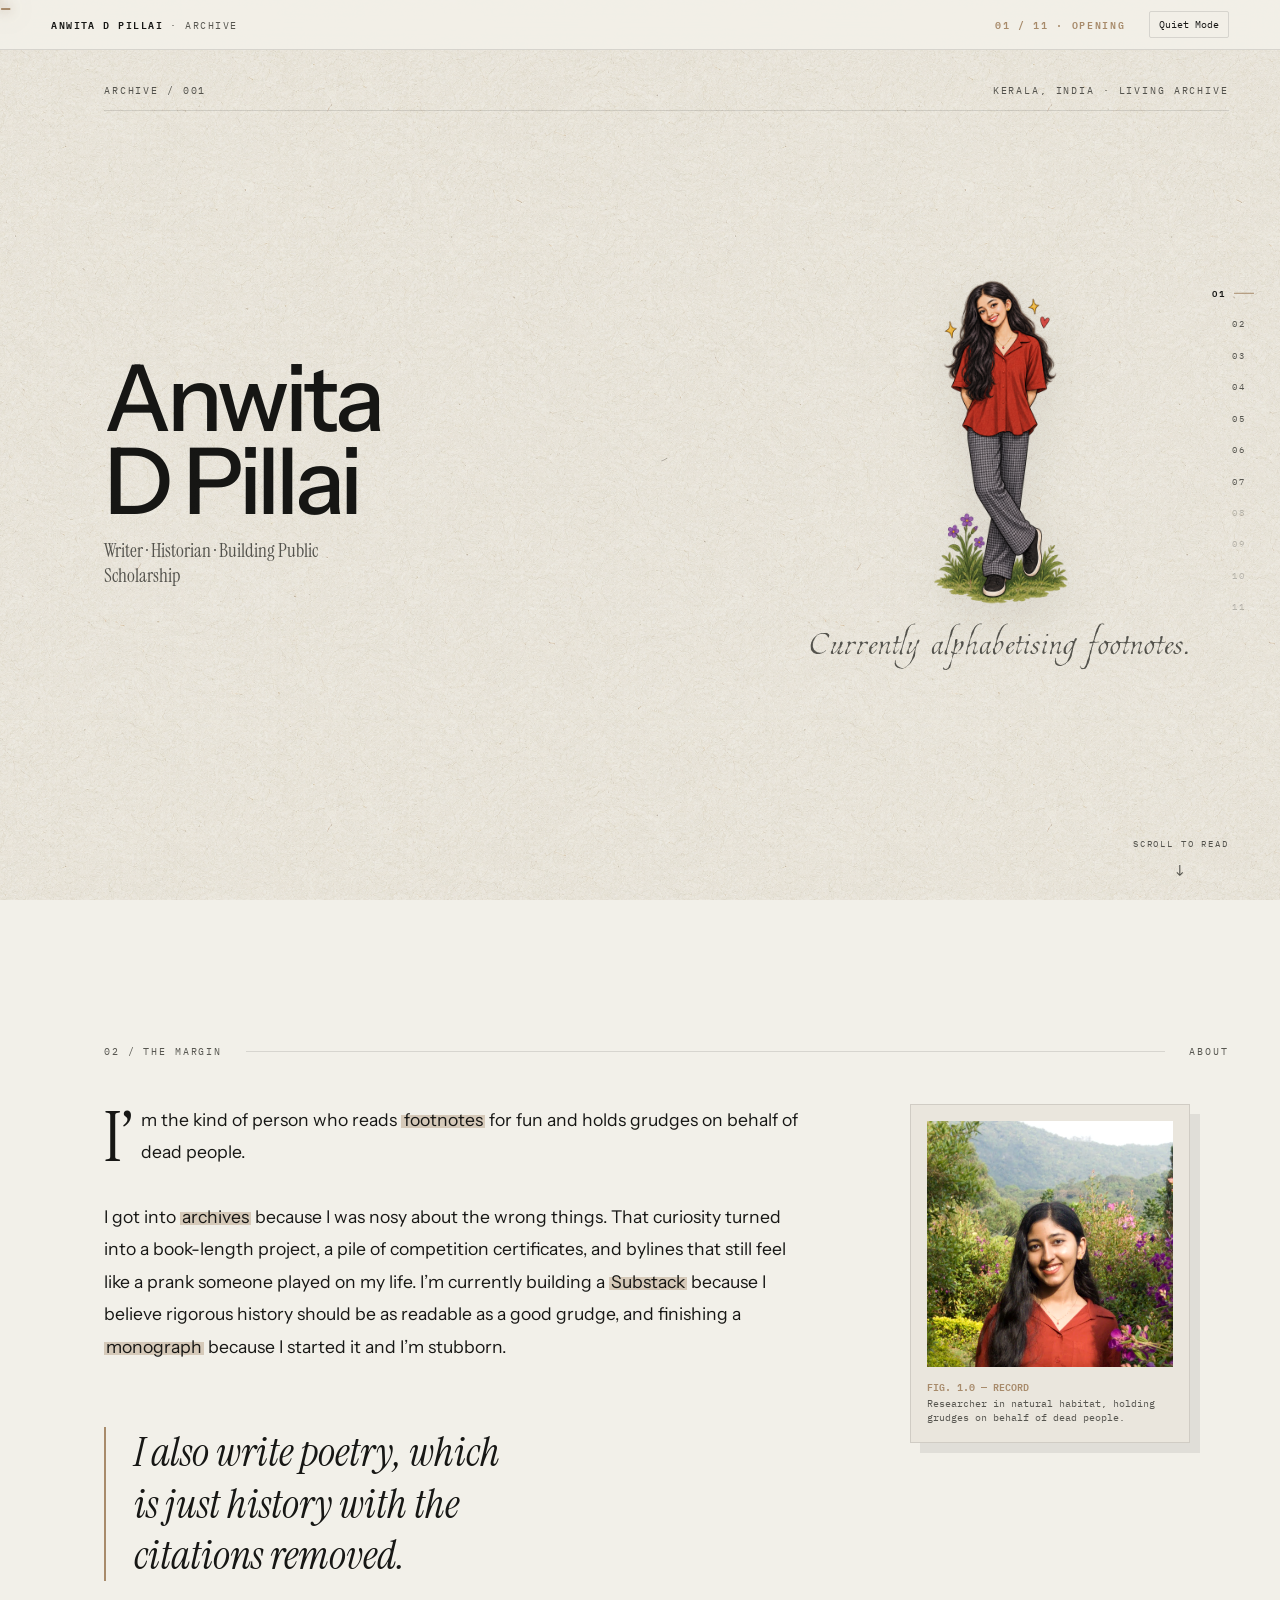
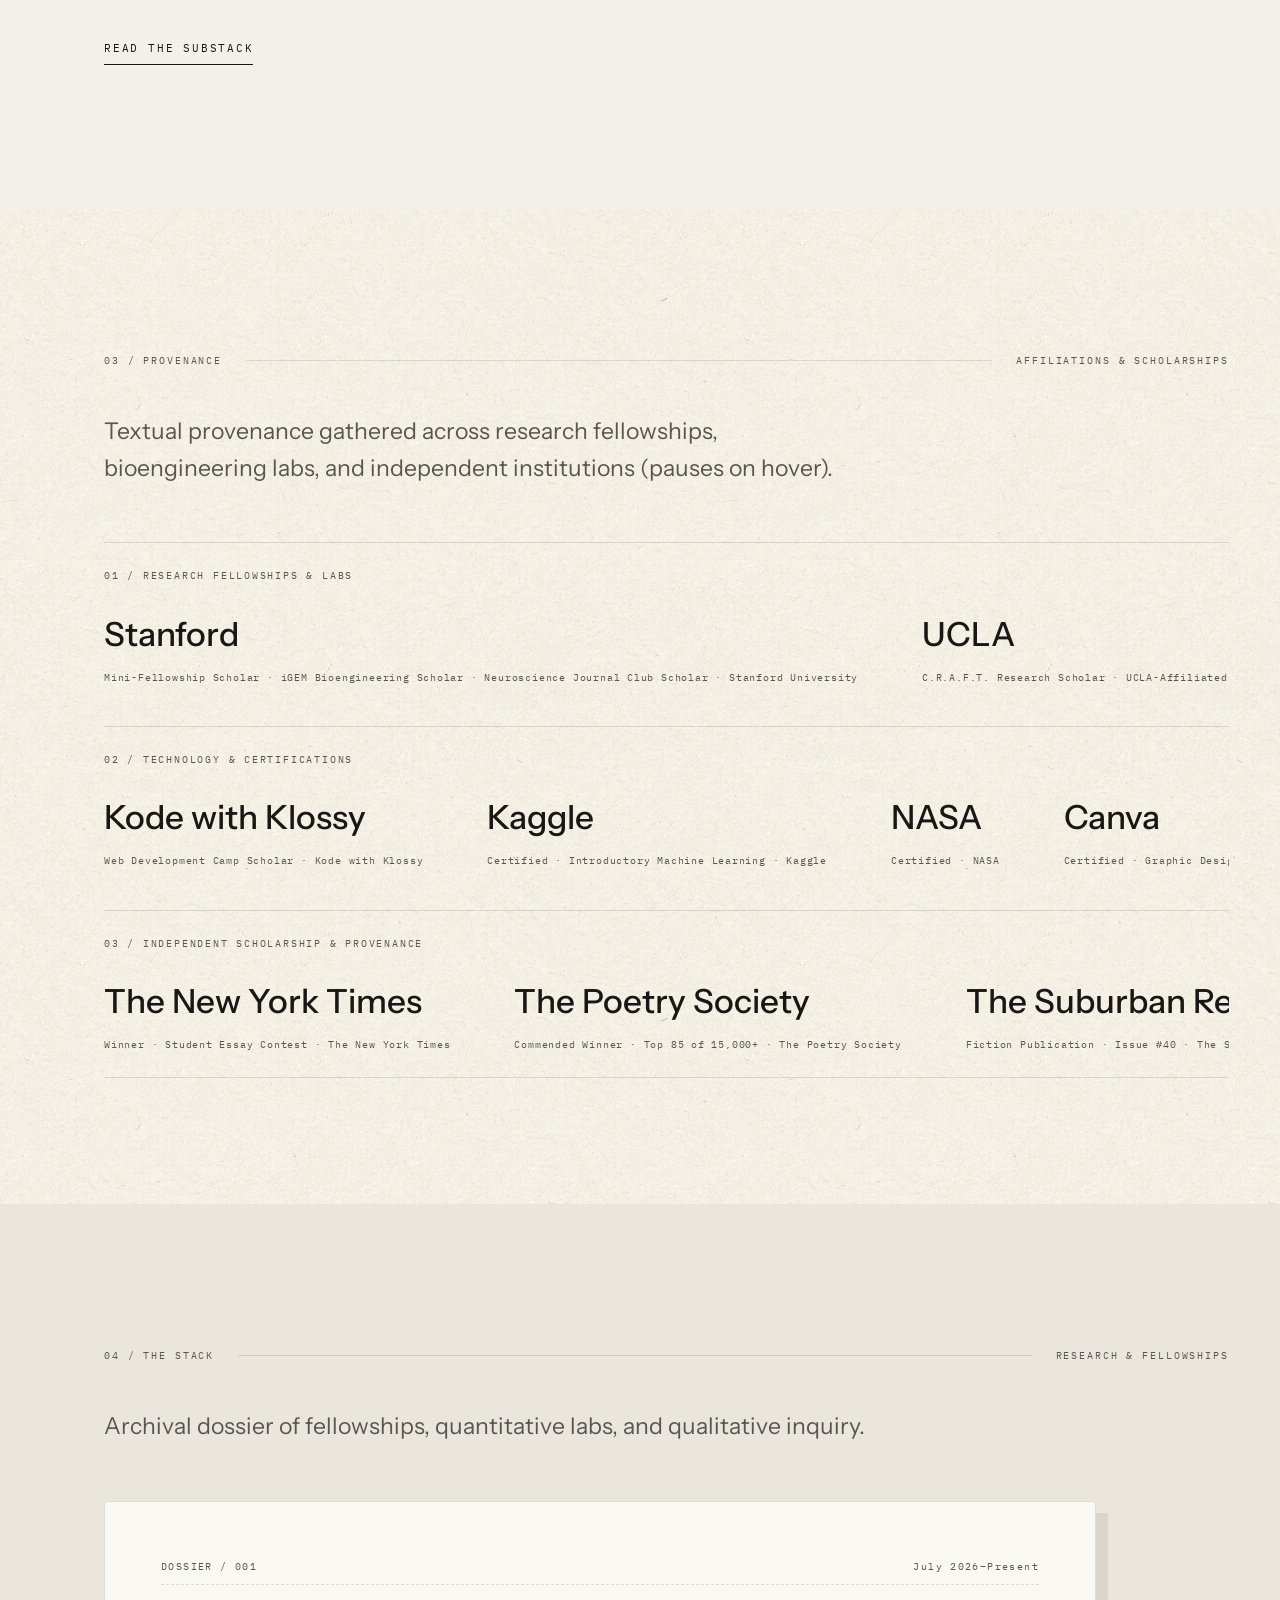
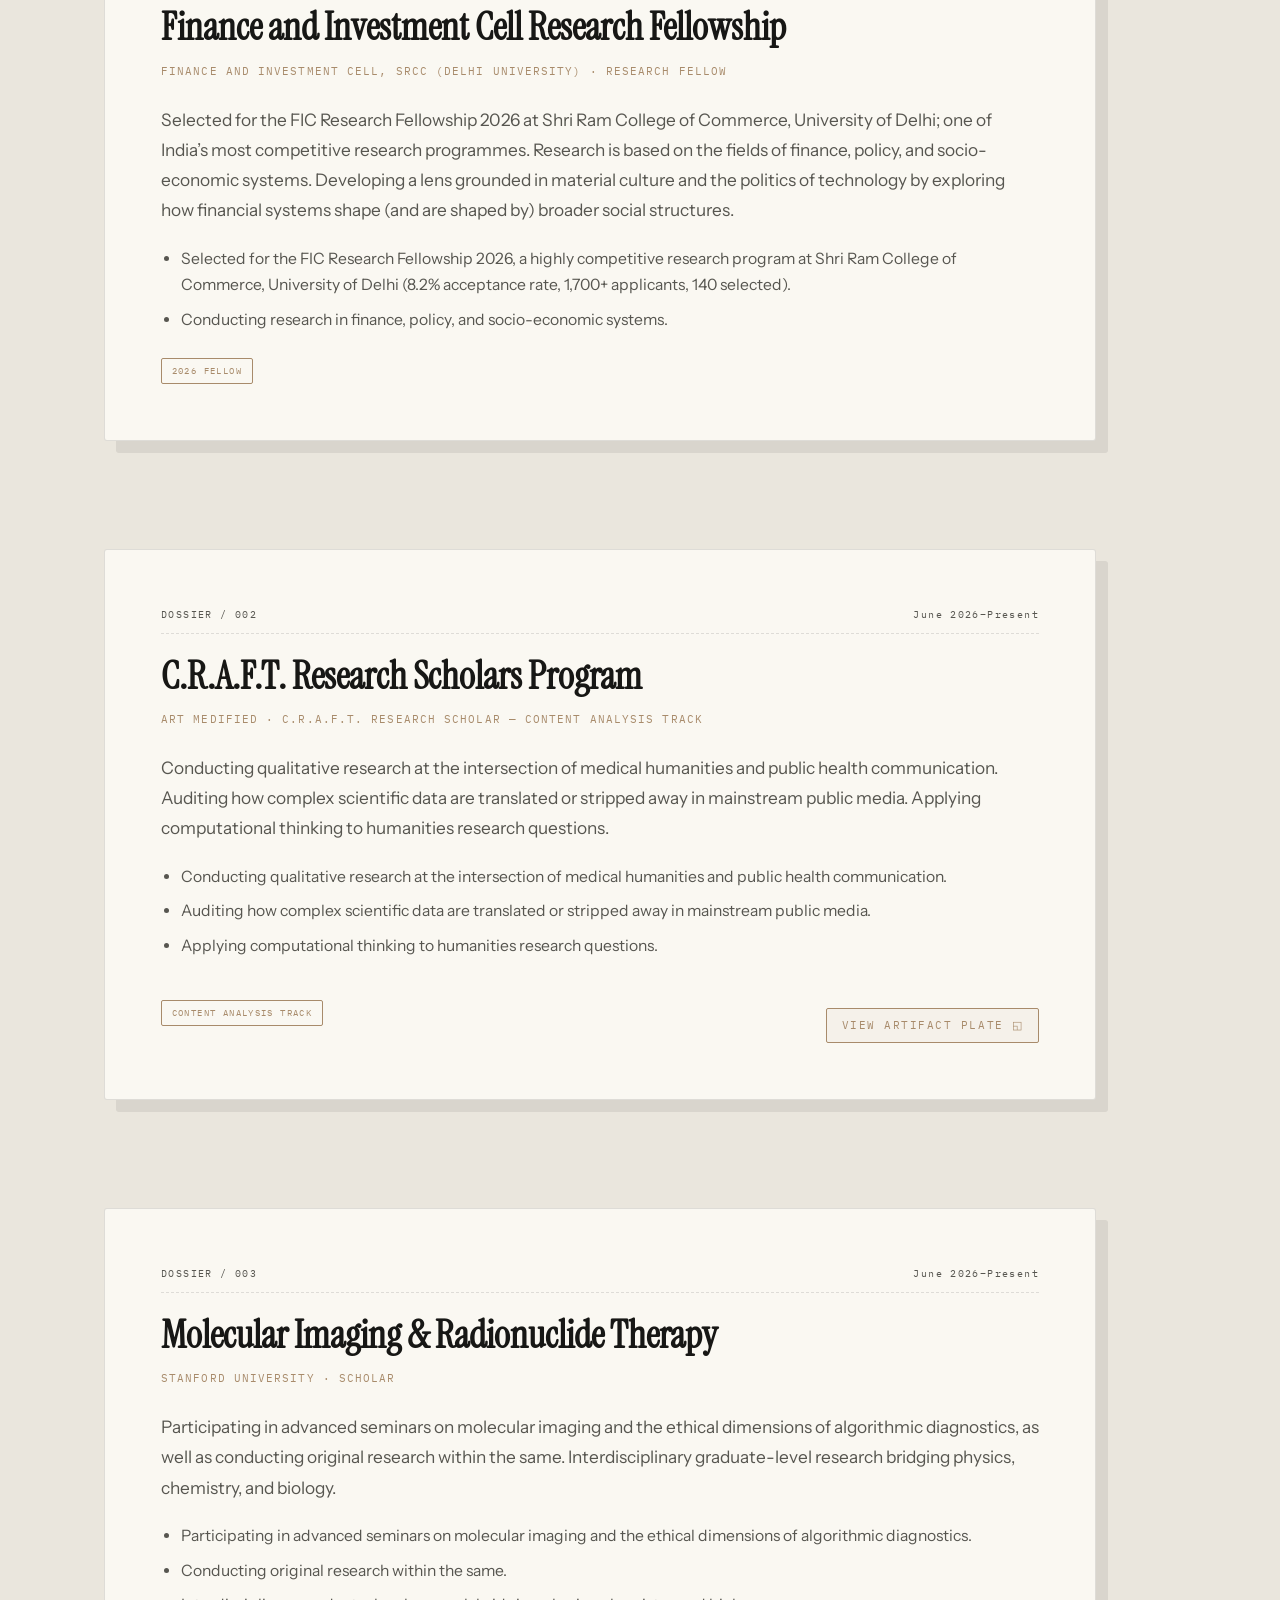
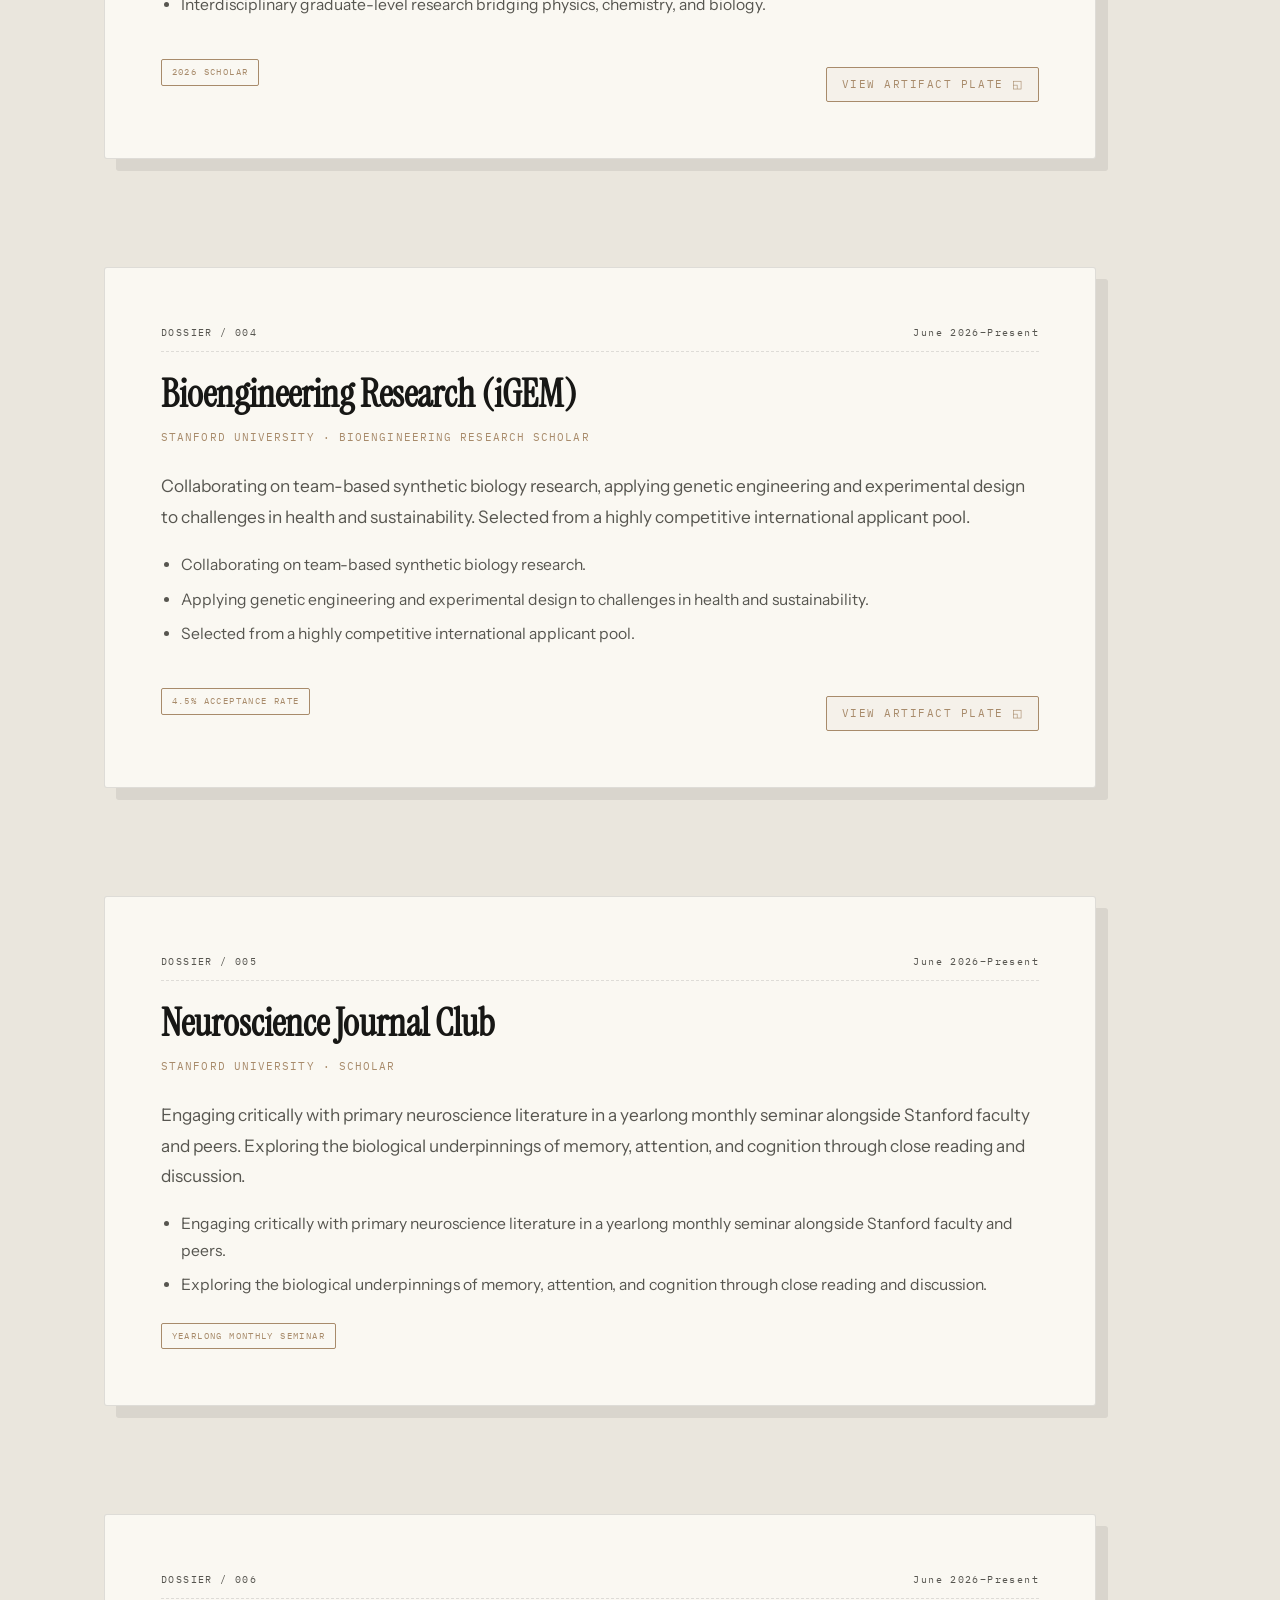
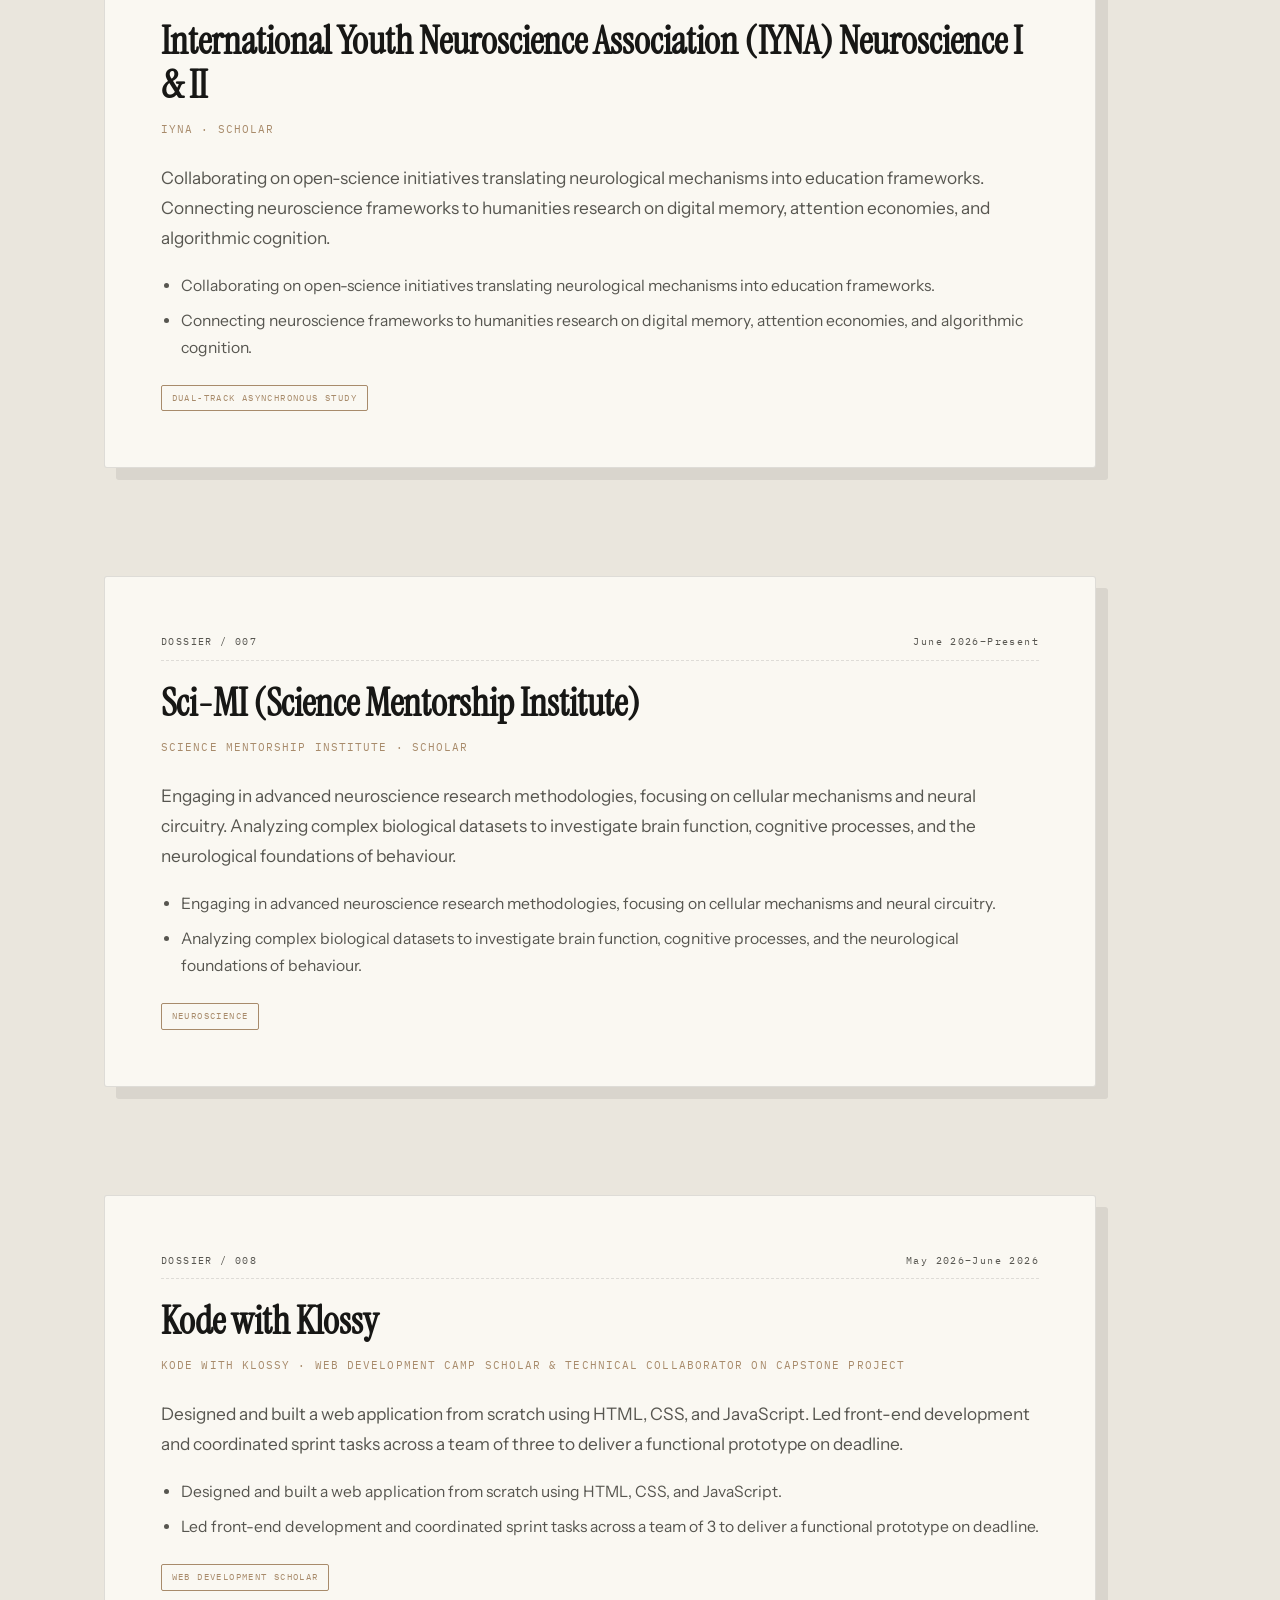
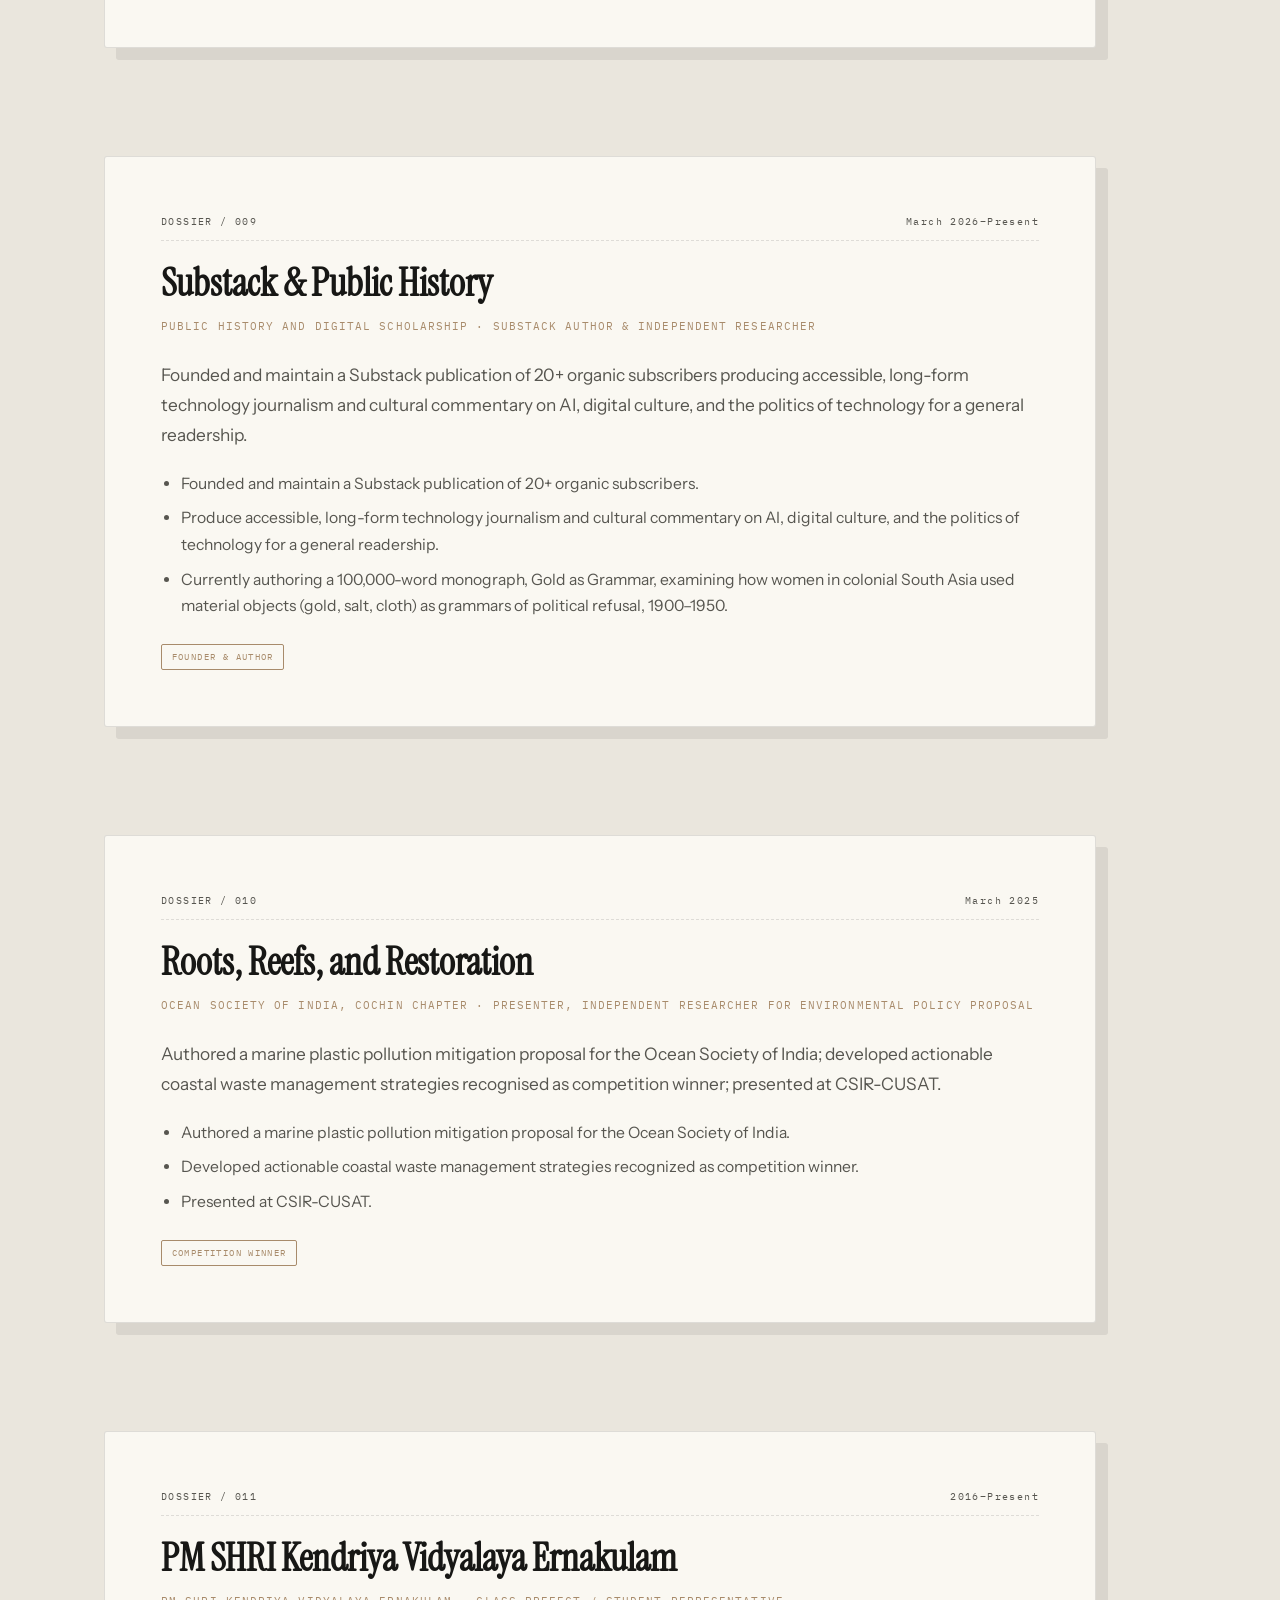
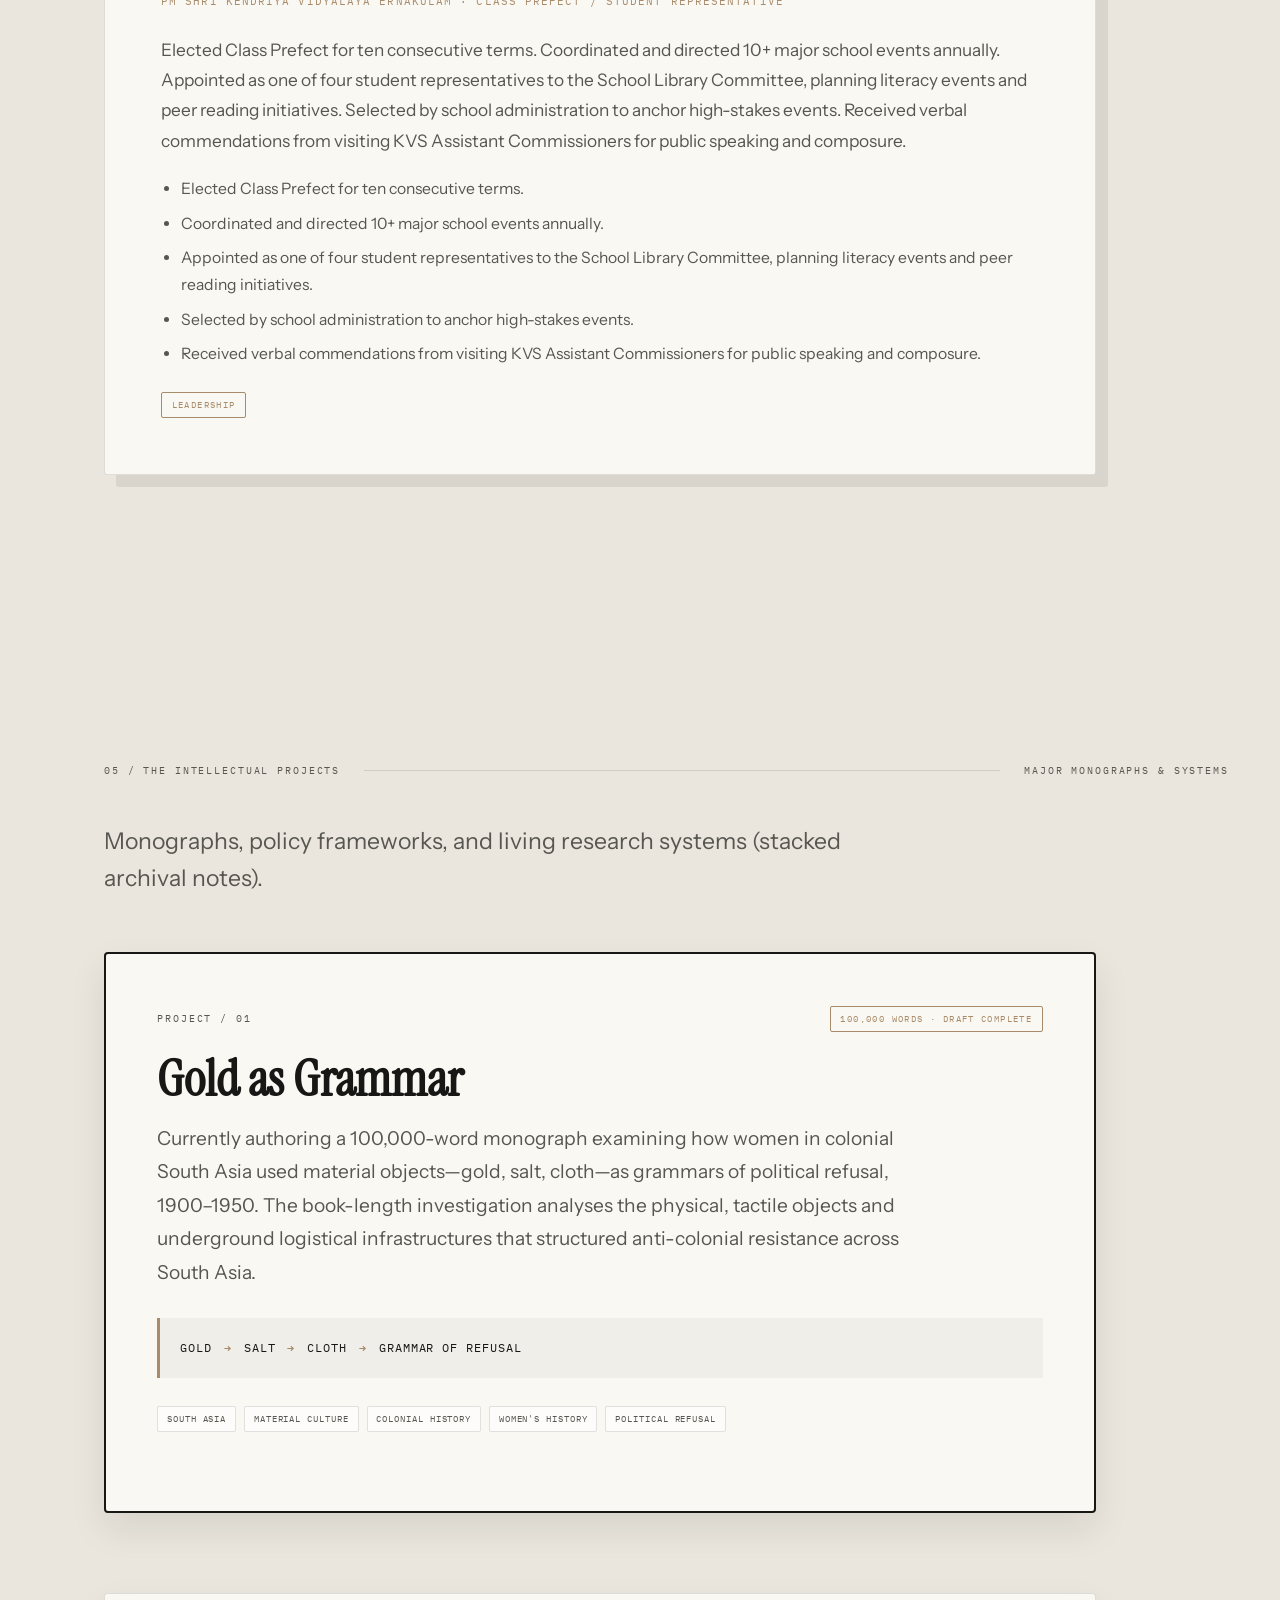
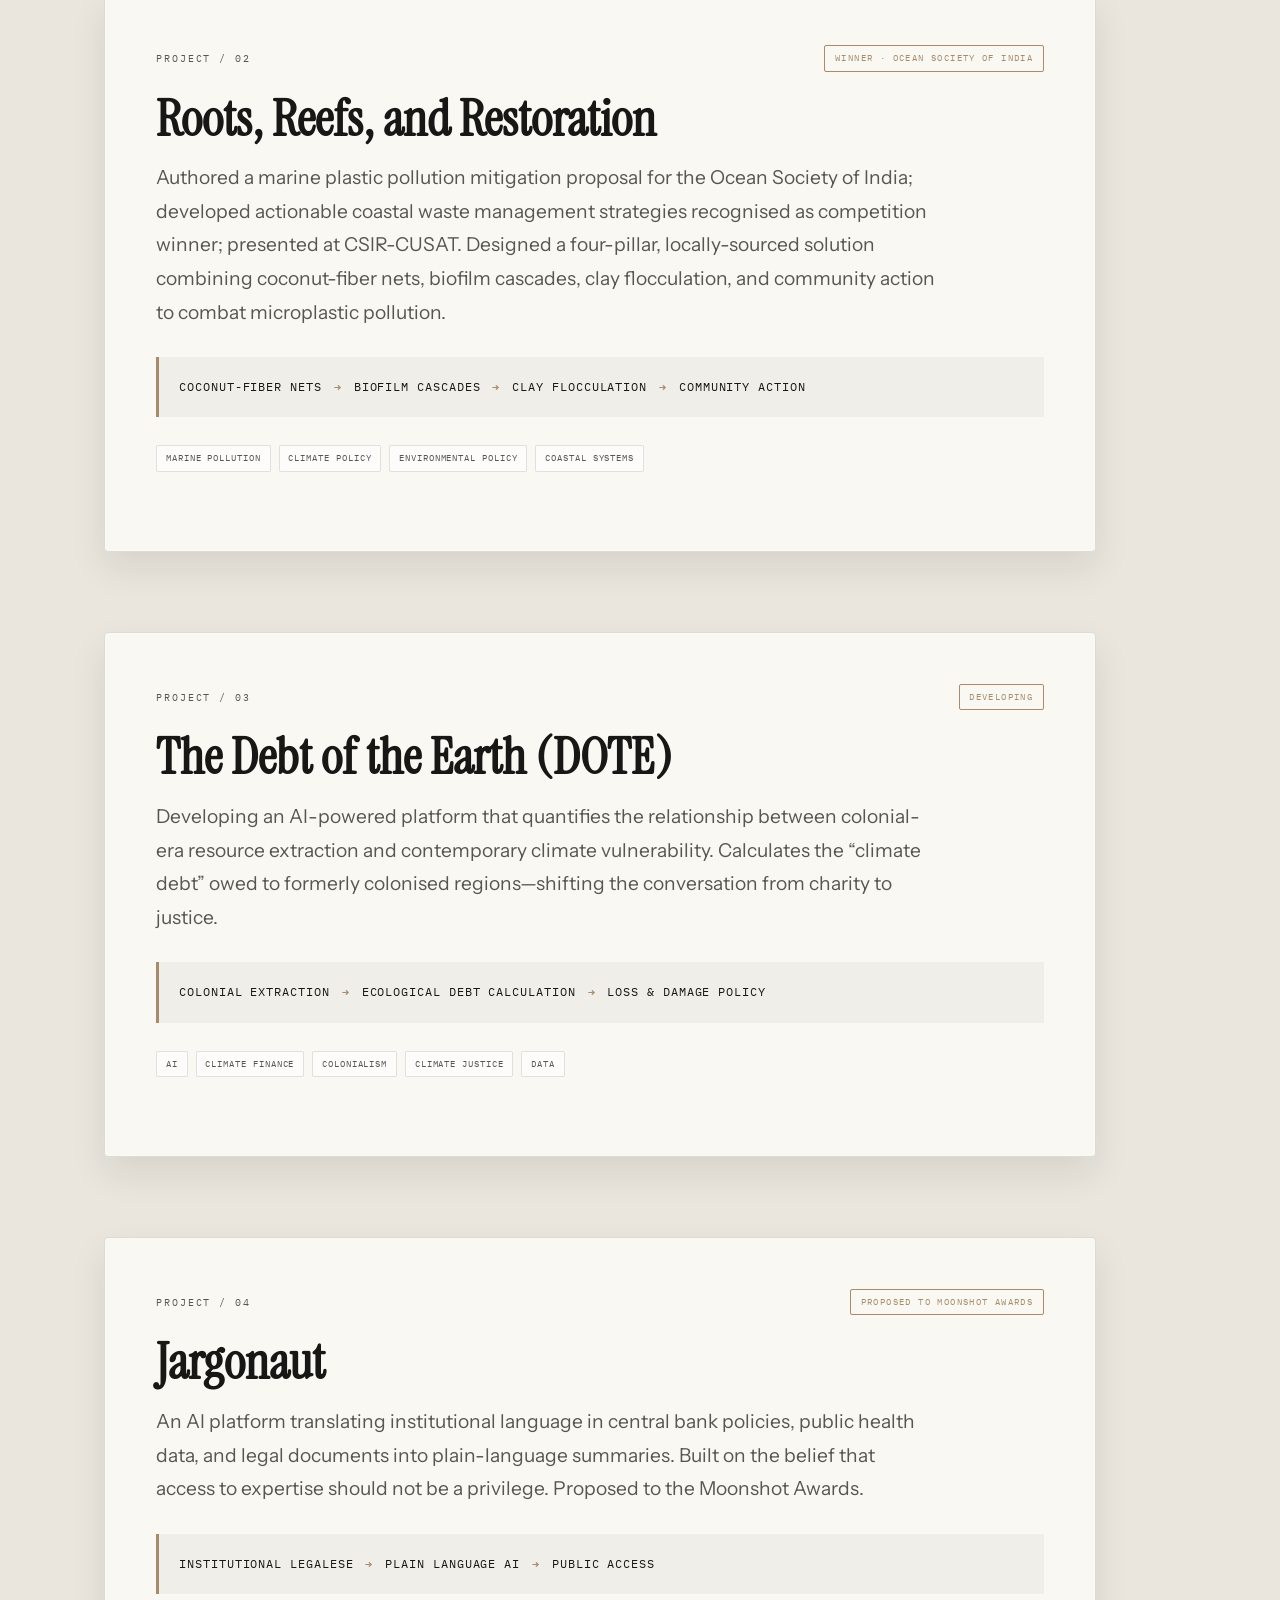
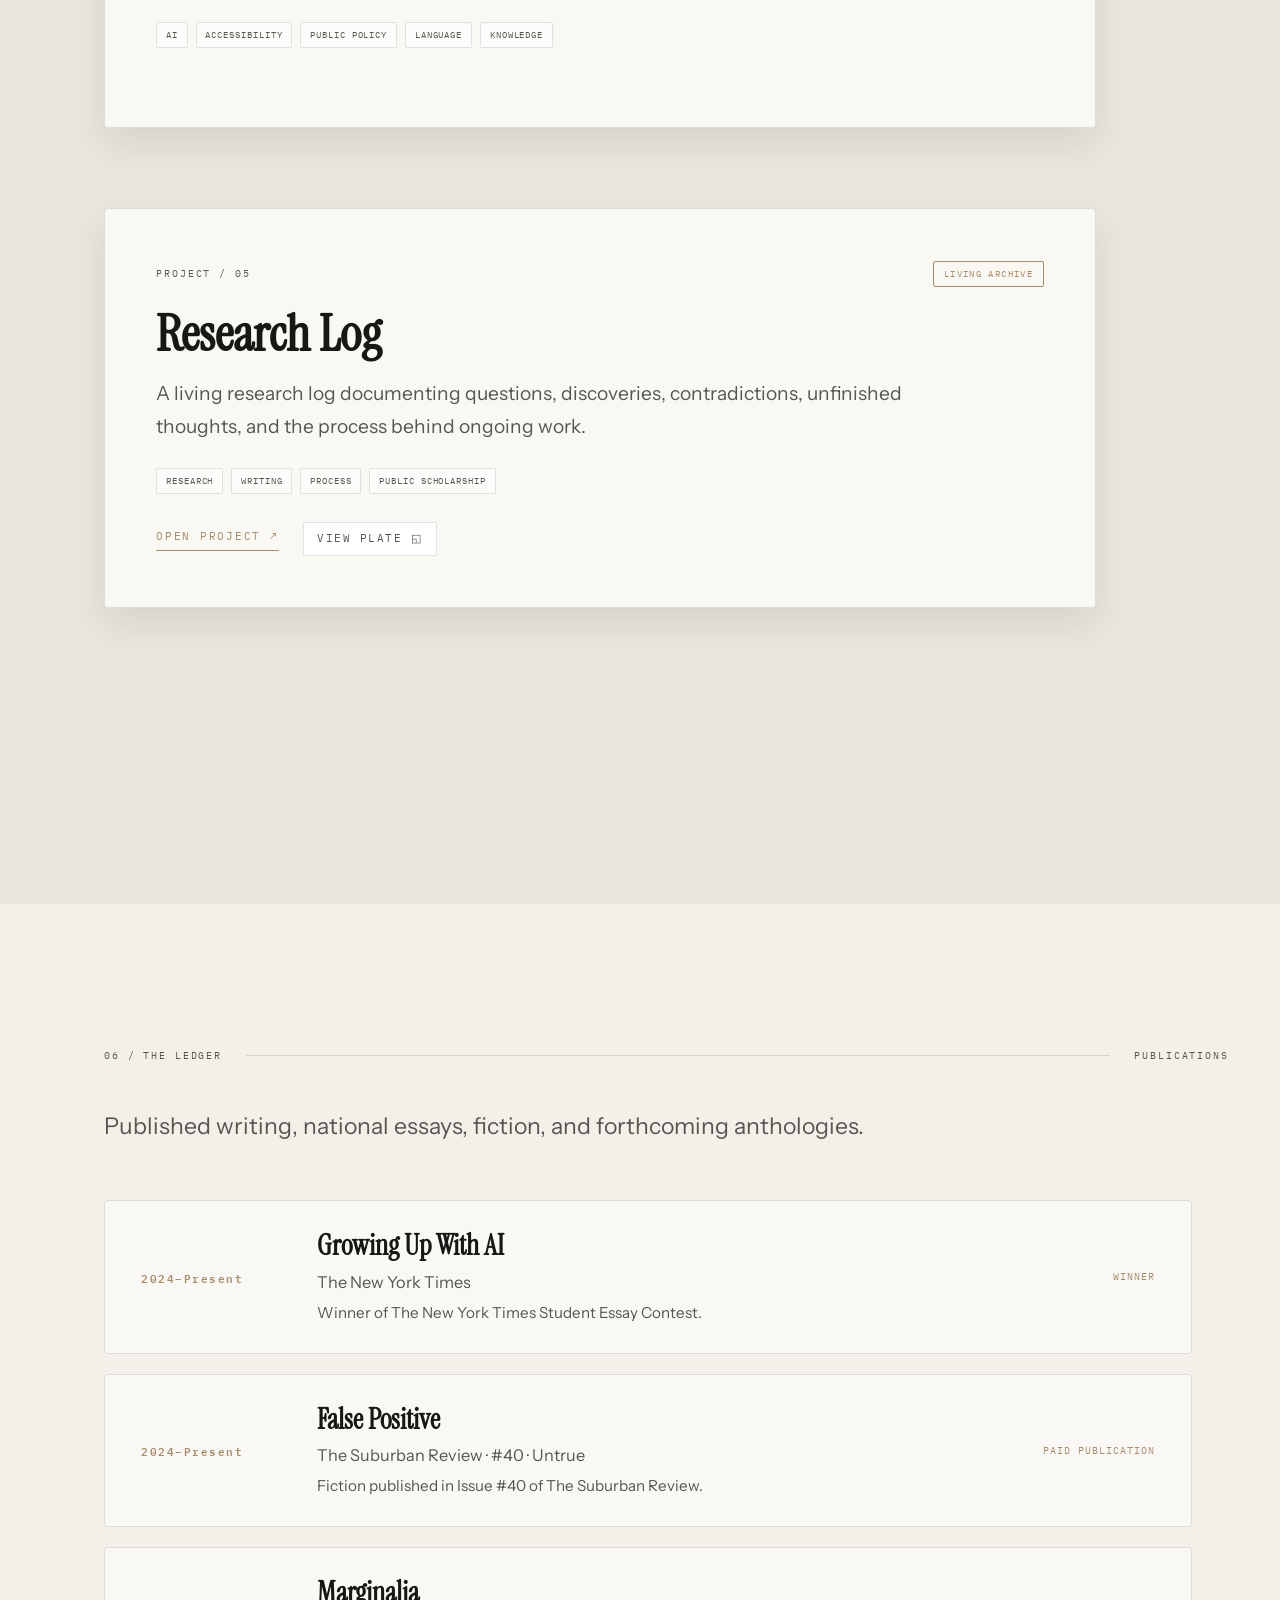
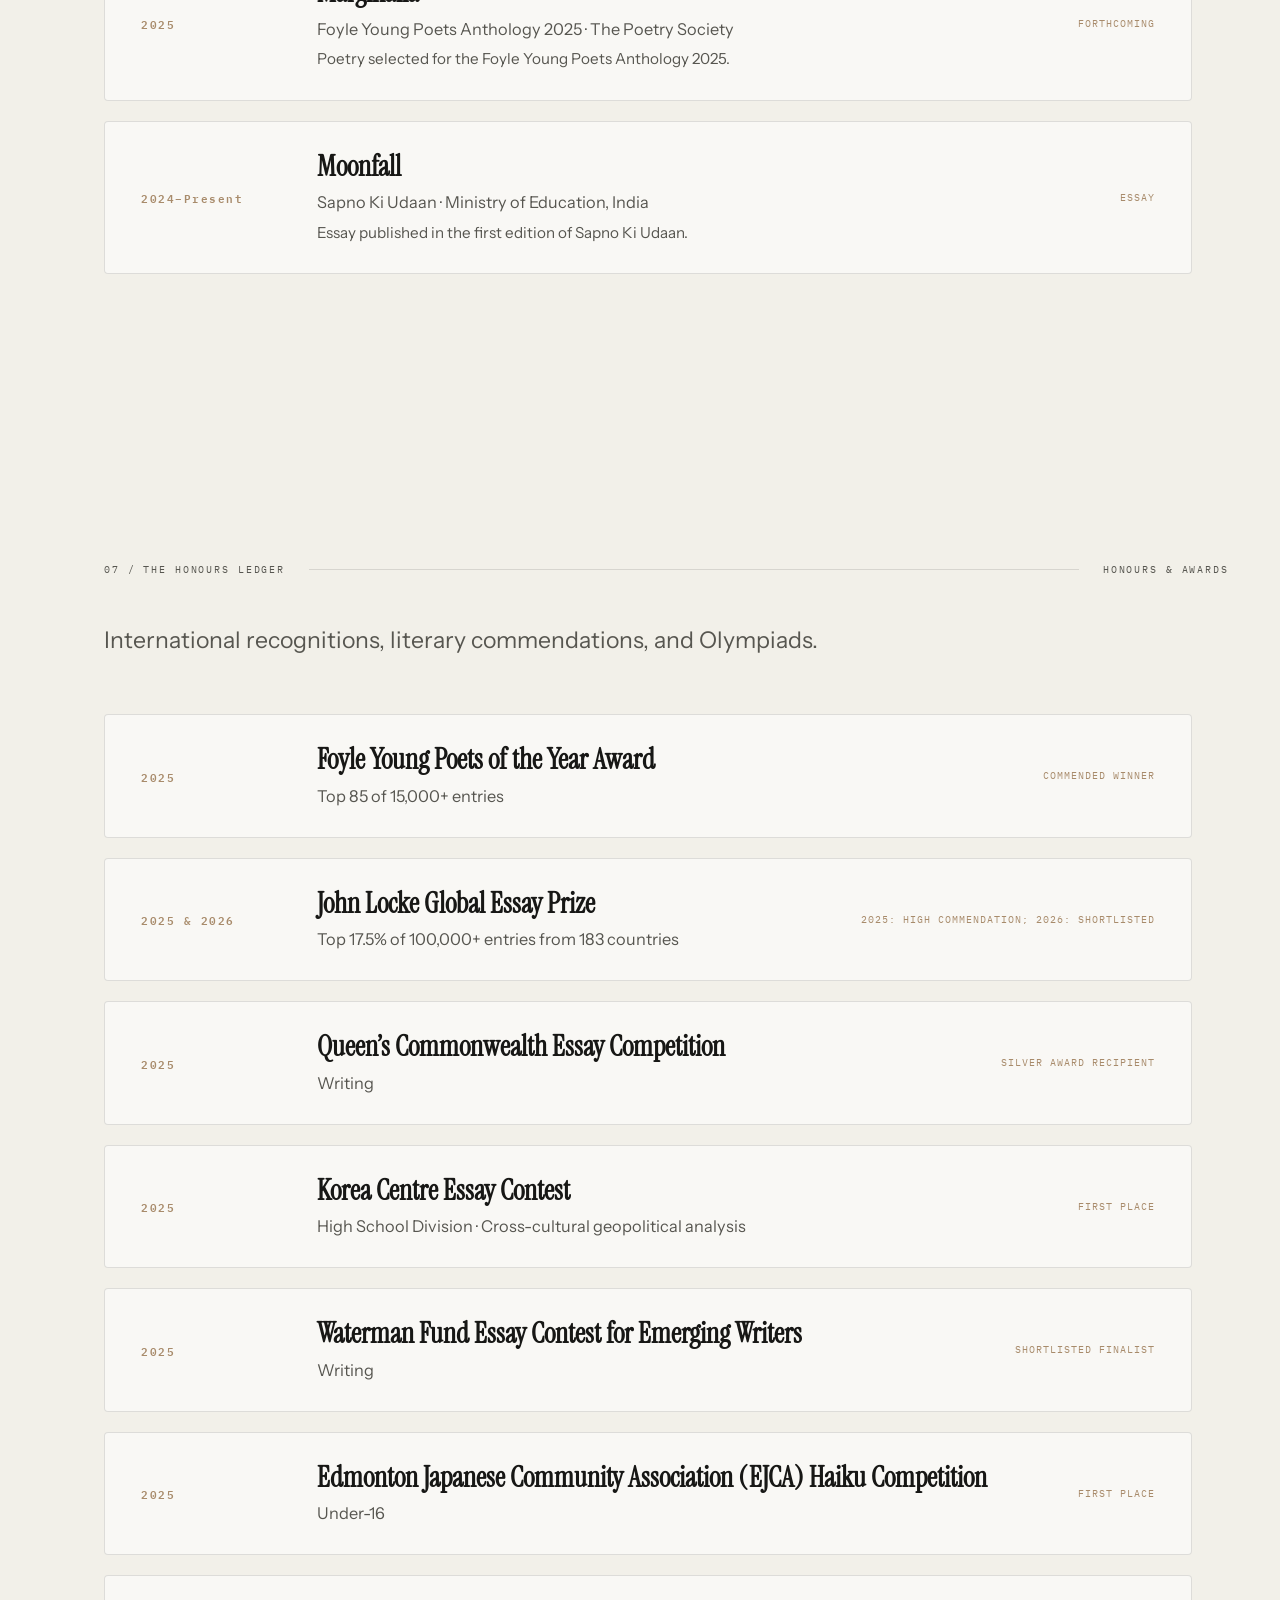
==== commit d3368372: "Changed cursor properties" ====
--- a/index.html
+++ b/index.html
@@ -38,7 +38,6 @@
     <header class="site-header">
         <div class="header-inner">
             <a href="#cover" class="header-brand" data-cursor="ARCHIVE">
-                <span class="brand-monogram">ADP</span>
                 <span class="brand-title">Anwita D Pillai <span class="brand-sub">· Archive</span></span>
             </a>
             <div class="header-controls">
--- a/style.css
+++ b/style.css
@@ -99,6 +99,22 @@
     opacity: 0.05;
 }
 
+/* Smooth gradient transition overlay */
+body::after {
+    content: "";
+    position: fixed;
+    inset: 0;
+    pointer-events: none;
+    background: radial-gradient(ellipse 100% 50% at 50% 50%, rgba(11, 15, 25, 0.4) 0%, rgba(11, 15, 25, 0.2) 50%, rgba(11, 15, 25, 0.1) 100%);
+    opacity: 0;
+    transition: opacity 0.8s var(--ease-dramatic);
+    z-index: 99;
+}
+
+body.is-dark::after {
+    opacity: 1;
+}
+
 /* Screen reader skip link */
 .skip-link {
     position: fixed;
@@ -278,36 +294,34 @@
     z-index: 250;
     pointer-events: none;
     transform: translate(-50%, -50%);
-    display: flex;
-    align-items: center;
-    gap: 0.6rem;
-    mix-blend-mode: difference;
-    color: #FFFFFF;
+    font-family: var(--mono);
+    font-weight: 600;
+    color: var(--ochre);
+    transition: color 0.2s ease, text-shadow 0.2s ease;
+}
+
+.cursor.is-active {
+    color: var(--research-green);
 }
 
 .cursor-crosshair {
-    width: 26px;
-    height: 14px;
-    border-top: 1px solid currentColor;
-    border-bottom: 1px solid currentColor;
-    position: relative;
+    display: block;
+    font-size: 1.2rem;
+    line-height: 1;
+    letter-spacing: 0.05em;
+    text-shadow: 0 0 12px var(--ochre), 0 0 24px rgba(168, 139, 107, 0.5);
+}
+
+.cursor.is-active .cursor-crosshair {
+    text-shadow: 0 0 12px var(--research-green), 0 0 24px rgba(83, 104, 91, 0.5);
 }
 
 .cursor-crosshair::before {
     content: ">_";
-    position: absolute;
-    left: -1.2rem;
-    top: -0.7rem;
-    font-family: var(--mono);
-    font-size: 0.75rem;
 }
 
 .cursor-label {
-    font-family: var(--mono);
-    font-size: 0.55rem;
-    letter-spacing: 0.18em;
-    text-transform: uppercase;
-    white-space: nowrap;
+    display: none;
 }
 
 /* Unified Sleek Header & Integrated Progress */
@@ -367,6 +381,19 @@
     color: var(--archive-black);
 }
 
+.brand-favicon {
+    display: inline-block;
+    width: 28px;
+    height: 28px;
+    border-radius: 2px;
+    filter: brightness(0.9);
+    transition: filter 0.3s ease;
+}
+
+body.is-dark .brand-favicon {
+    filter: brightness(1.1) drop-shadow(0 0 4px var(--archive-gold));
+}
+
 .brand-sub {
     color: var(--graphite);
     font-weight: normal;
@@ -660,7 +687,7 @@
     font-size: 0.58rem;
     letter-spacing: 0.2em;
     color: var(--graphite);
-    cursor: pointer;
+    cursor: inherit;
 }
 
 .scroll-arrow {
@@ -848,7 +875,7 @@
     white-space: nowrap;
     text-align: left;
     transition: color 0.2s ease;
-    cursor: pointer;
+    cursor: inherit;
 }
 
 .band-item:hover,
@@ -945,7 +972,7 @@
     border-radius: 2px;
     background: rgba(168, 139, 107, 0.06);
     transition: all 0.2s ease;
-    cursor: pointer;
+    cursor: inherit;
 }
 
 .dossier-media-btn:hover {
@@ -1071,7 +1098,7 @@
     border-radius: 2px;
     background: #FFFFFF;
     transition: all 0.2s ease;
-    cursor: pointer;
+    cursor: inherit;
 }
 
 .artifact-popup-trigger:hover {
@@ -1162,7 +1189,7 @@
     inset: 0;
     background: radial-gradient(ellipse 70% 50% at 50% 25%, rgba(30, 58, 138, 0.22), transparent 75%);
     pointer-events: none;
-    z-index: 1;
+    z-index: 2;
 }
 
 .dark-archive-bg-texture {
@@ -1172,7 +1199,12 @@
     background-size: 640px auto;
     opacity: 0.35;
     pointer-events: none;
-    z-index: 1;
+    z-index: 2;
+}
+
+.dark-heading {
+    position: relative;
+    z-index: 3;
 }
 
 .dark-heading .meta {
@@ -1273,7 +1305,7 @@
     border-radius: 2px;
     background: var(--paper-warm);
     transition: all 0.2s ease;
-    cursor: pointer;
+    cursor: inherit;
 }
 
 .deck-shuffle-action:hover {
@@ -1287,7 +1319,7 @@
     width: 100%;
     max-width: 48rem;
     height: 480px;
-    cursor: pointer;
+    cursor: inherit;
 }
 
 .shuffling-card {
@@ -1647,7 +1679,7 @@
     border-radius: 2px;
     background: #FFFFFF;
     transition: all 0.2s ease;
-    cursor: pointer;
+    cursor: inherit;
 }
 
 .modal-close-btn:hover {
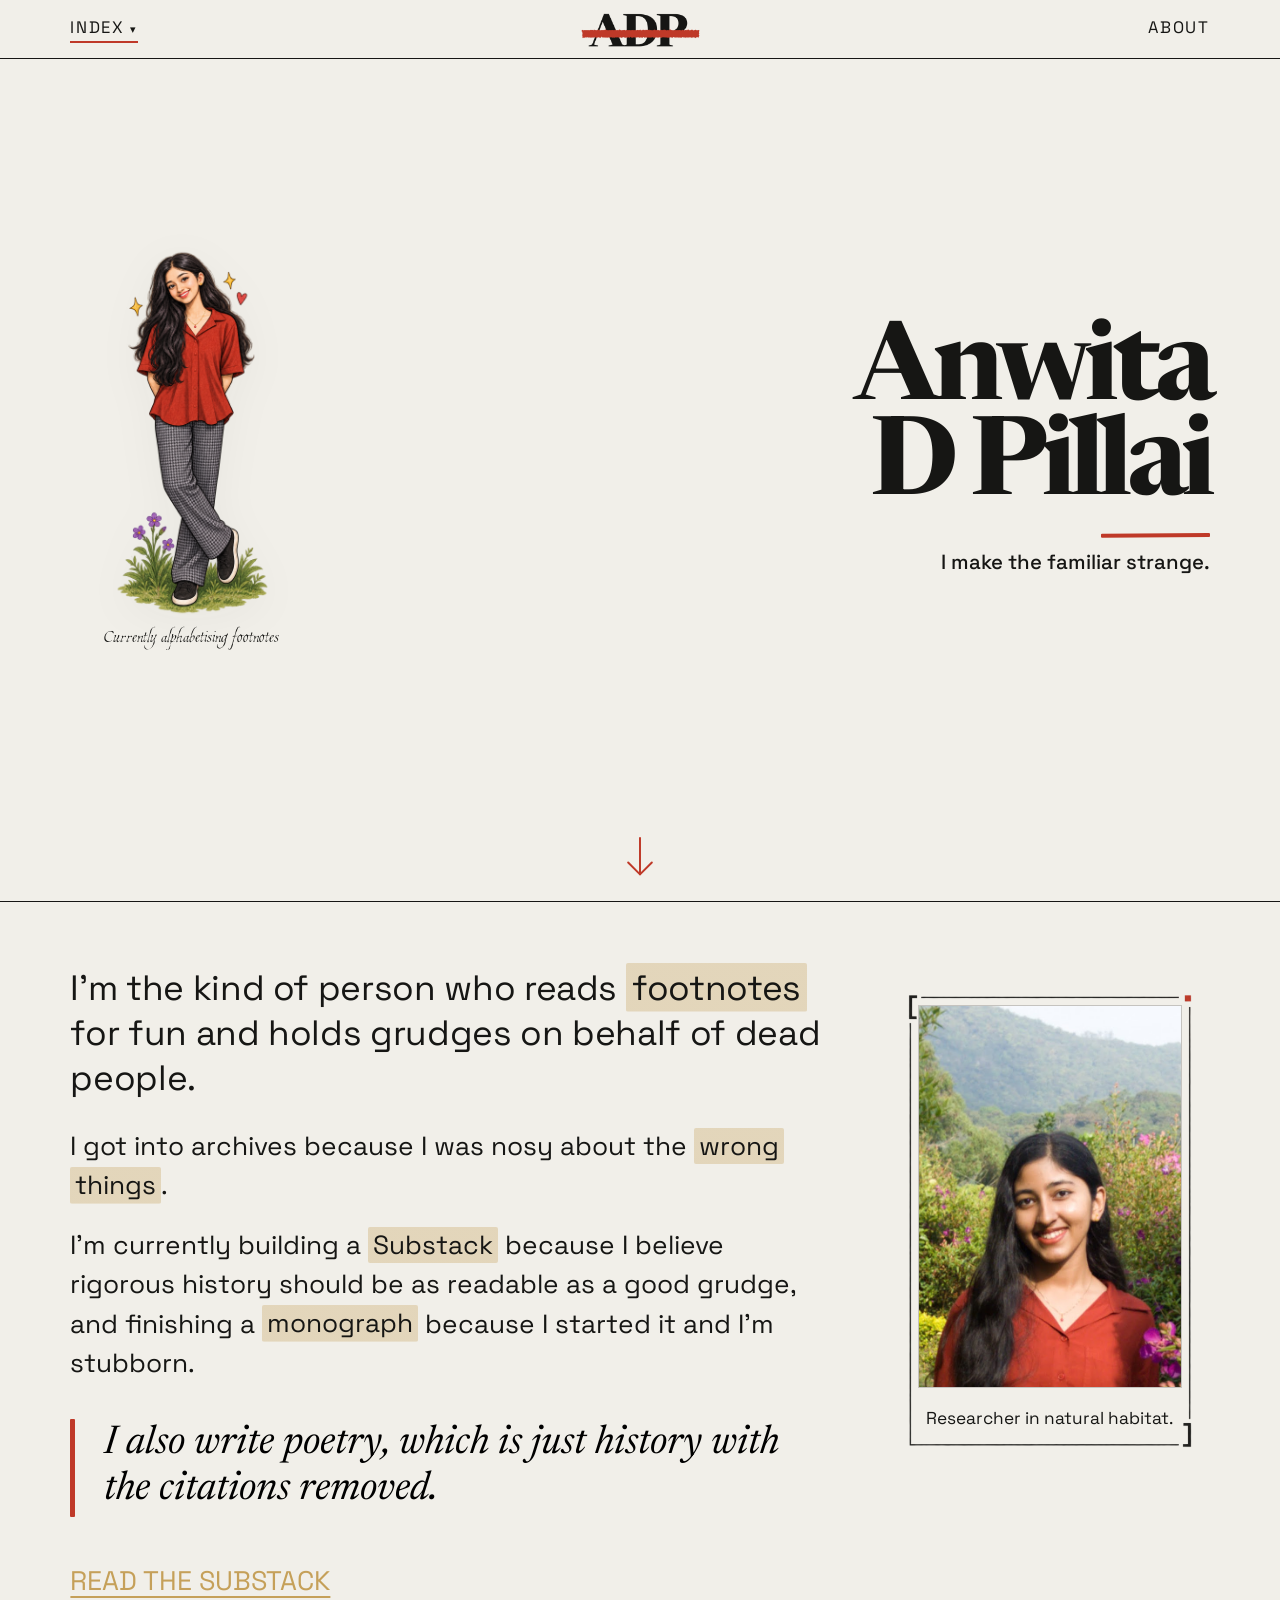
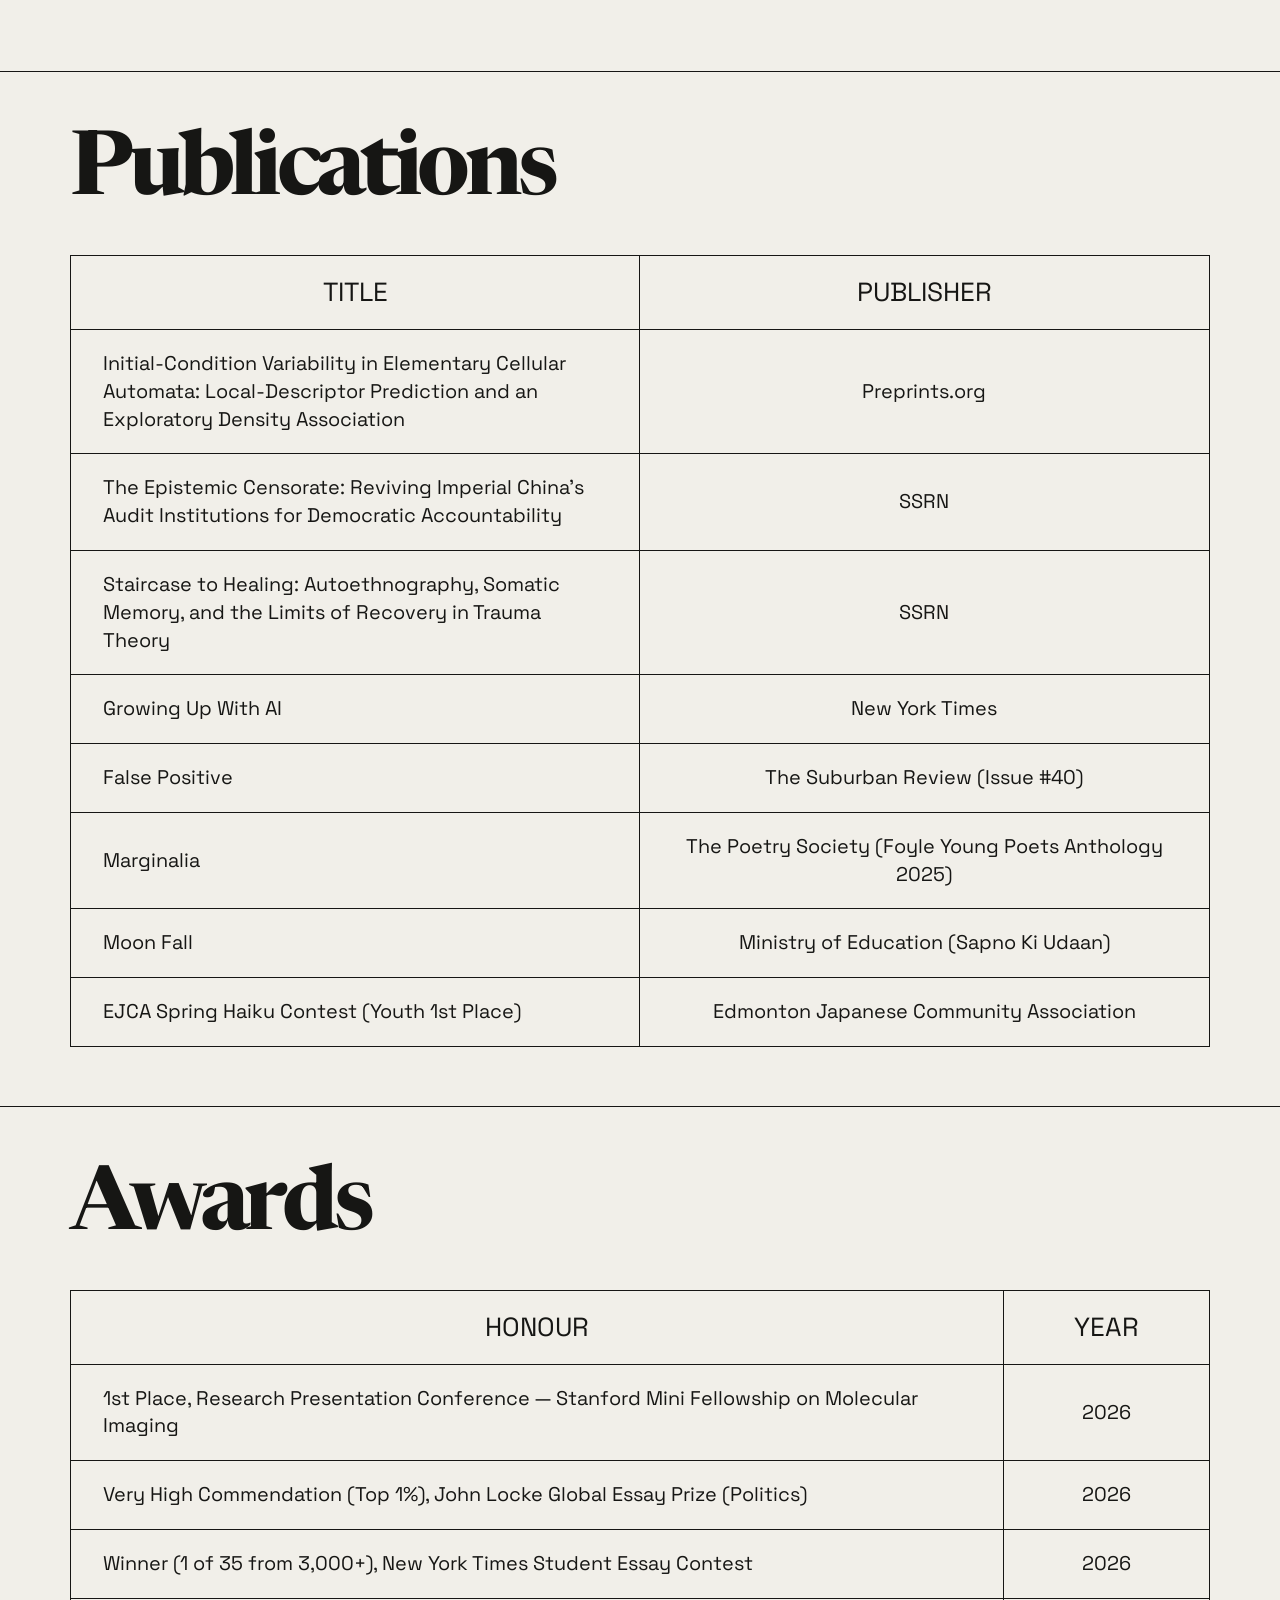
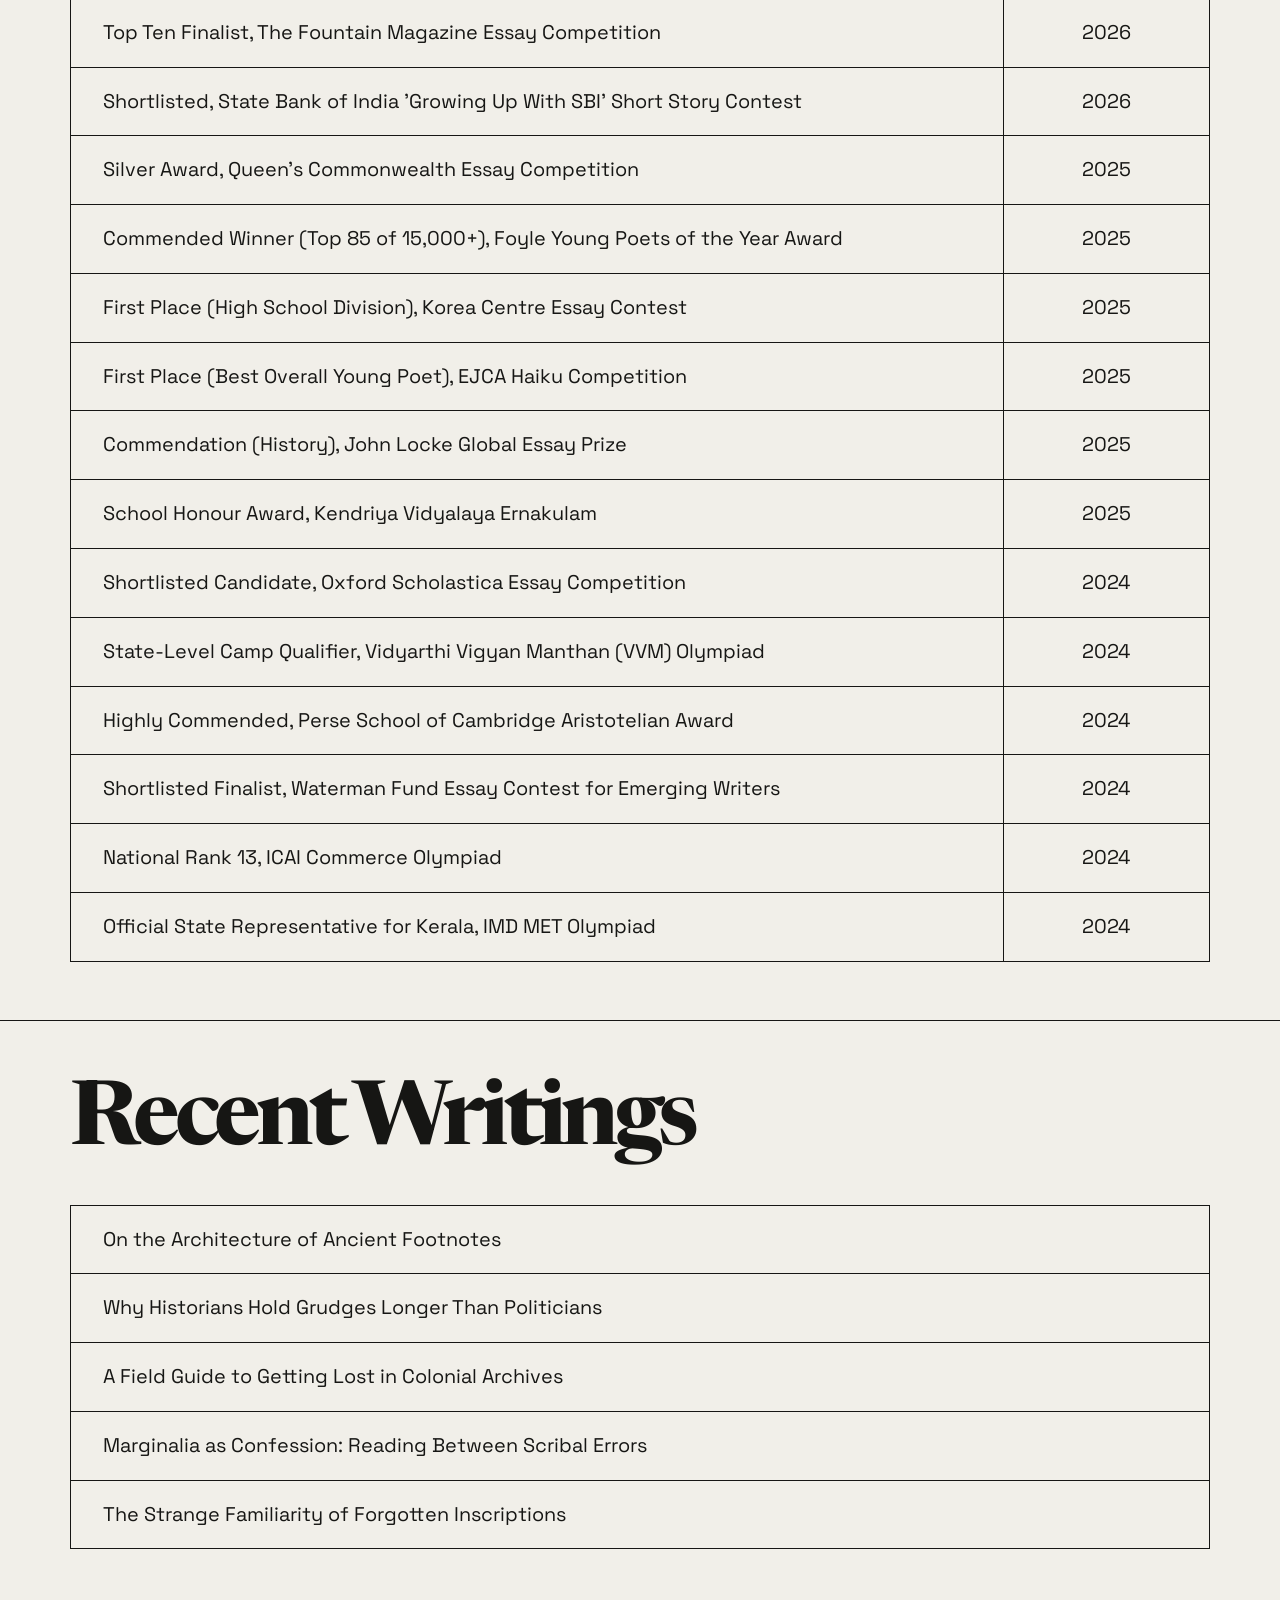
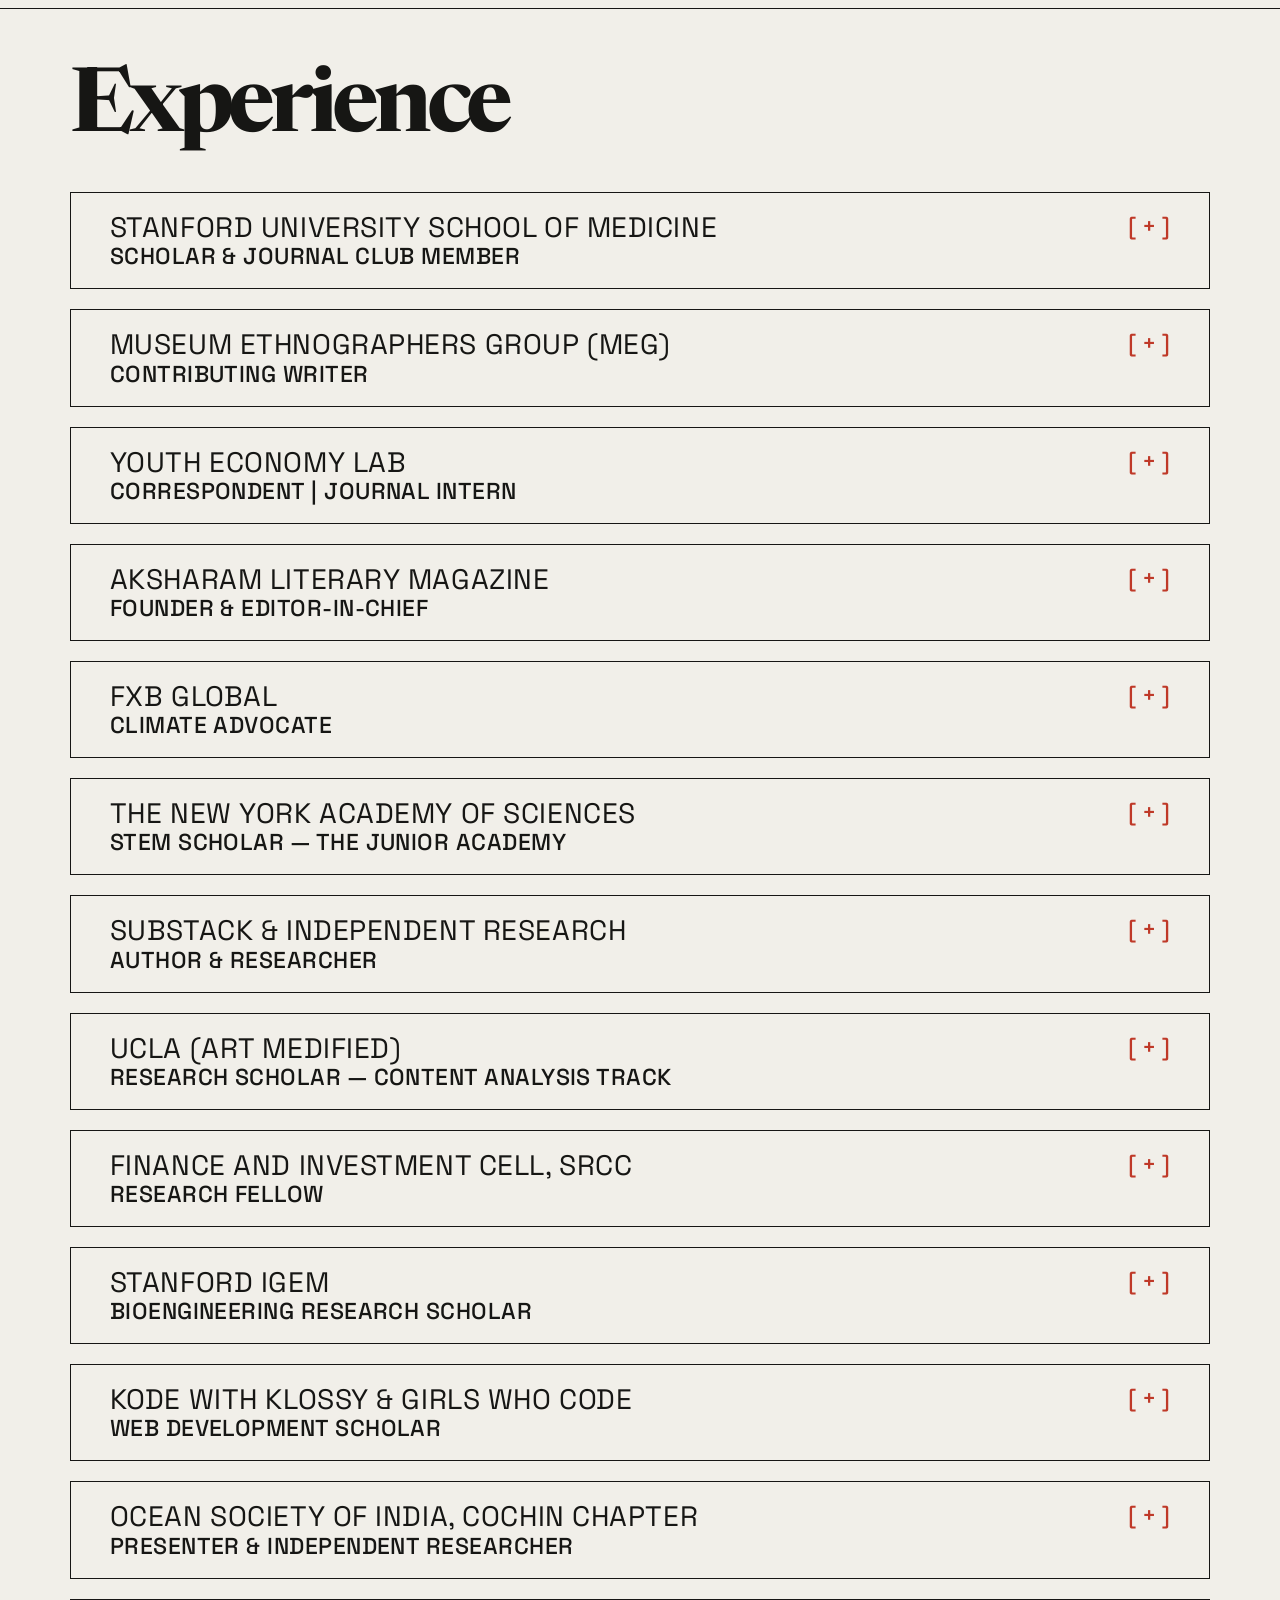
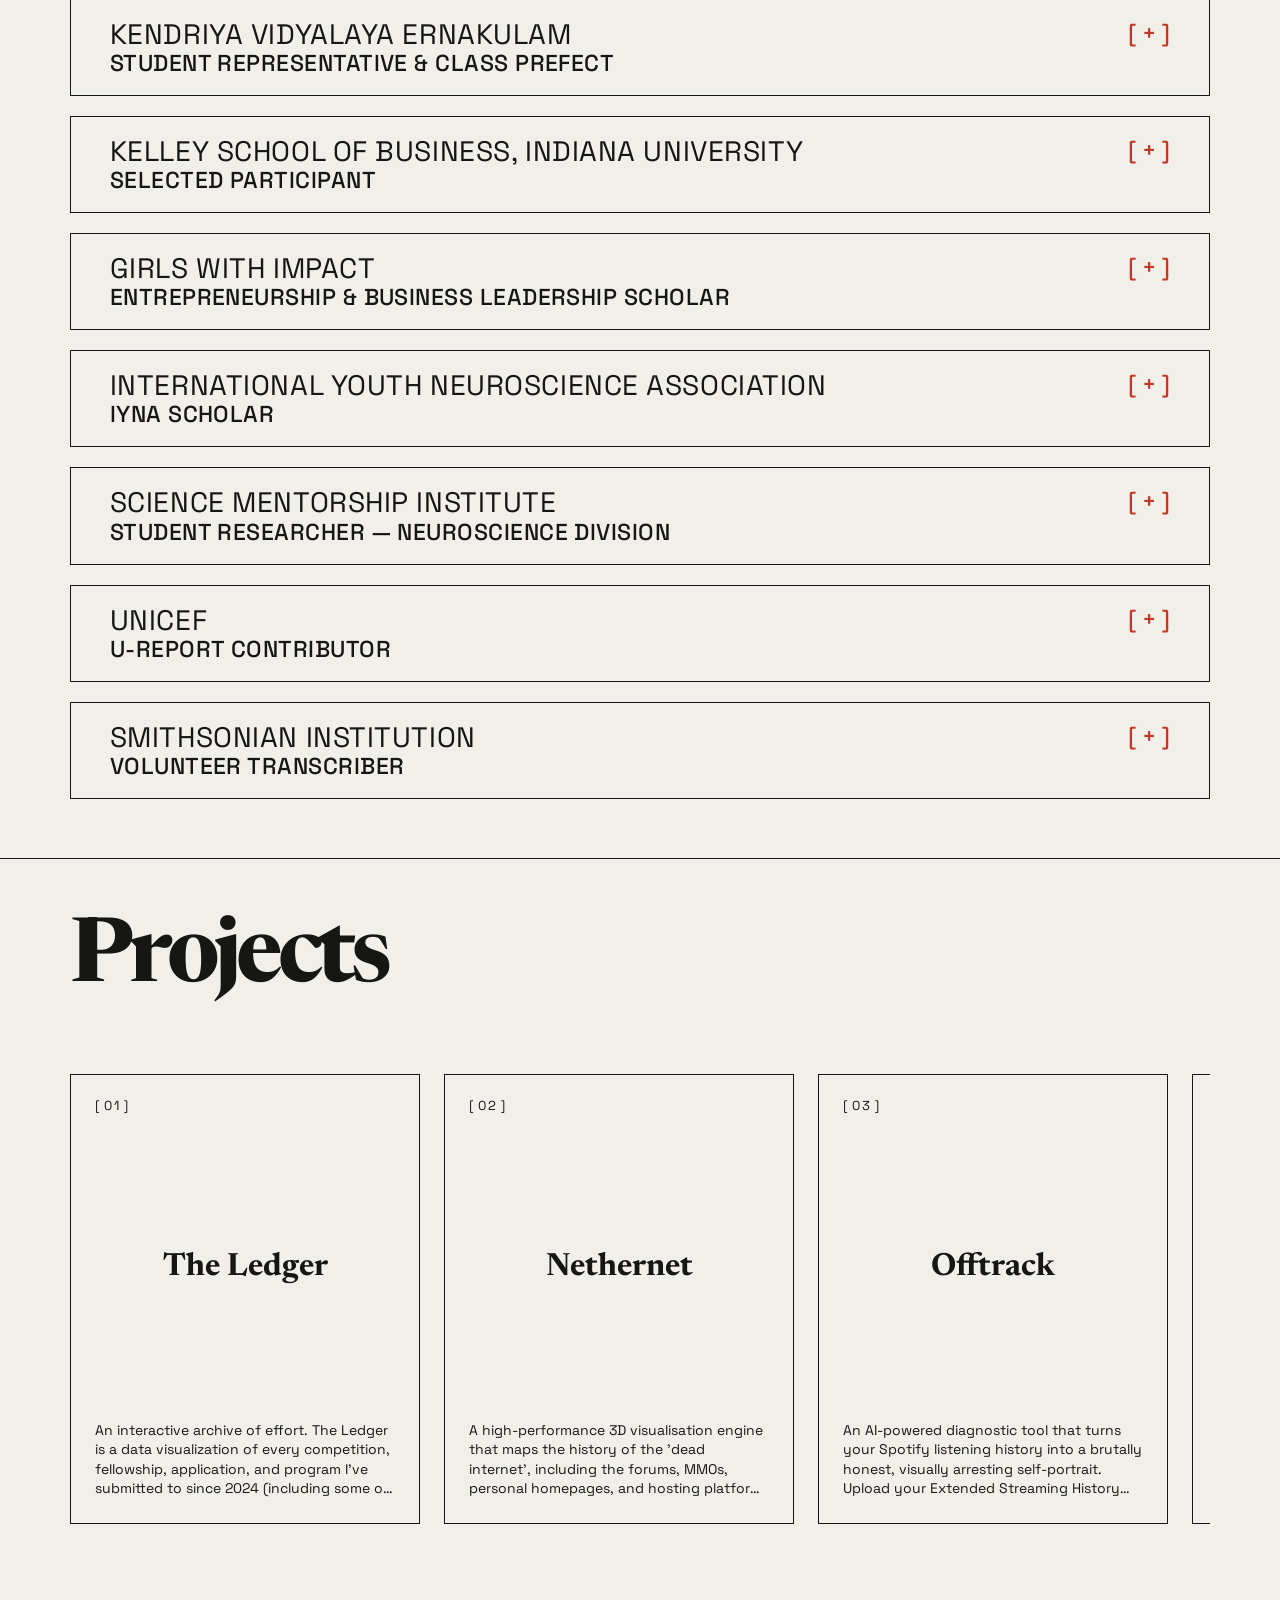
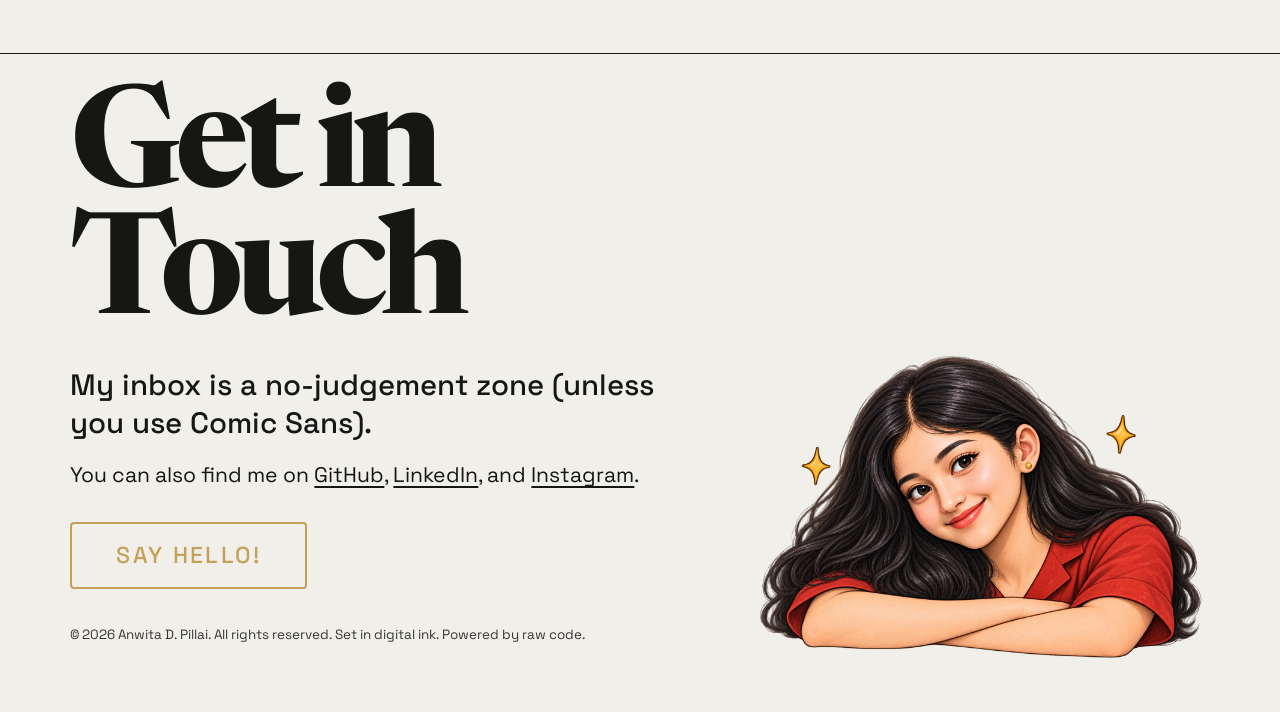
==== commit 05deae5c: "Rebranded website" ====
--- a/index.html
+++ b/index.html
@@ -1,320 +1,297 @@
 <!DOCTYPE html>
 <html lang="en">
 <head>
-    <meta charset="UTF-8">
-    <meta name="viewport" content="width=device-width, initial-scale=1.0">
-    <title>Anwita D Pillai — Digital Archive &amp; Portfolio</title>
-    <meta name="description" content="Anwita D Pillai — Writer, historian, and independent researcher building public scholarship across history, technology, science, and policy.">
-    <meta name="author" content="Anwita D Pillai">
-    
-    <!-- Open Graph / Meta -->
-    <meta property="og:title" content="Anwita D Pillai — Writer, Historian, Building Public Scholarship">
-    <meta property="og:description" content="An archival portfolio of research, monographs, essays, policy, and interactive systems.">
-    <meta property="og:url" content="https://anwitadpillai.github.io/portfolio/">
-    <meta property="og:type" content="website">
-    <meta property="og:image" content="assets/brand/profile-picture.jpg">
-
-    <!-- Fonts: Estonia (distressed hand notes), Instrument Sans, Instrument Serif, IBM Plex Mono -->
-    <link rel="preconnect" href="https://fonts.googleapis.com">
-    <link rel="preconnect" href="https://fonts.gstatic.com" crossorigin>
-    <link href="https://fonts.googleapis.com/css2?family=Estonia&family=IBM+Plex+Mono:ital,wght@0,400;0,500;0,600;1,400&family=Instrument+Sans:ital,wdth,wght@0,75..100,400..700;1,75..100,400..700&family=Instrument+Serif:ital@0;1&display=swap" rel="stylesheet">
-
-    <!-- Styles & CDNs -->
-    <link rel="stylesheet" href="https://cdn.jsdelivr.net/npm/lenis@1.1.20/dist/lenis.css">
-    <link rel="stylesheet" href="style.css">
-    <link rel="icon" type="image/png" href="assets/brand/favicon.png">
+  <meta charset="UTF-8">
+  <meta name="viewport" content="width=device-width, initial-scale=1.0">
+  <title>Anwita D Pillai — Portfolio</title>
+  <meta name="description" content="Personal portfolio and research archive of Anwita D Pillai.">
+
+  <!-- modern-normalize for cross-browser consistency -->
+  <link rel="stylesheet" href="https://cdnjs.cloudflare.com/ajax/libs/modern-normalize/3.0.1/modern-normalize.min.css">
+
+  <!-- Google Fonts: Newsreader, Space Grotesk, Estonia -->
+  <link rel="preconnect" href="https://fonts.googleapis.com">
+  <link rel="preconnect" href="https://fonts.gstatic.com" crossorigin>
+  <link href="https://fonts.googleapis.com/css2?family=Estonia&family=Newsreader:ital,opsz,wght@0,6..72,400;0,6..72,500;0,6..72,700;1,6..72,400;1,6..72,700&family=Space+Grotesk:wght@400;500;600;700&display=swap" rel="stylesheet">
+
+  <link rel="stylesheet" href="style.css">
 </head>
-<body data-mode="immersive">
-    <!-- Screen reader skip link -->
-    <a href="#main-content" class="skip-link">Skip to main archive content</a>
-
-    <!-- Custom Magnetic Cursor -->
-    <div class="cursor" data-cursor aria-hidden="true" hidden>
-        <span class="cursor-crosshair"></span>
-        <span class="cursor-label" data-cursor-label>READ</span>
+<body>
+  <!-- Sticky Navigation -->
+  <header class="site-header" id="header">
+    <nav class="nav-bar" aria-label="Primary Navigation">
+      <div class="nav-side nav-left">
+        <div class="nav-dropdown">
+          <a href="#publications" class="nav-link nav-dropdown-trigger" aria-haspopup="true" aria-expanded="false">
+            INDEX
+            <span class="nav-dropdown-arrow" aria-hidden="true">&#x25BE;</span>
+          </a>
+          <ul class="nav-dropdown-menu" role="menu" aria-label="Index Submenu">
+            <li role="none"><a href="#publications" class="nav-dropdown-item" role="menuitem">Publications</a></li>
+            <li role="none"><a href="#experience" class="nav-dropdown-item" role="menuitem">Experience</a></li>
+            <li role="none"><a href="#awards" class="nav-dropdown-item" role="menuitem">Awards</a></li>
+            <li role="none"><a href="#projects" class="nav-dropdown-item" role="menuitem">Projects</a></li>
+            <li role="none"><a href="#recent-writings" class="nav-dropdown-item" role="menuitem">Writings</a></li>
+          </ul>
+        </div>
+      </div>
+      <div class="nav-brand-container">
+        <a href="#hero" class="nav-brand" aria-label="Anwita D Pillai Home">
+          <img 
+            src="./assets/Monogram.png" 
+            alt="Anwita D Pillai Monogram" 
+            class="nav-monogram"
+            width="140" 
+            height="36"
+          >
+        </a>
+      </div>
+      <div class="nav-side nav-right">
+        <a href="#about" class="nav-link active">ABOUT</a>
+      </div>
+    </nav>
+  </header>
+
+  <main>
+    <!-- Hero Section -->
+    <section class="hero-section" id="hero" aria-label="Hero Section">
+      <div class="hero-container">
+        <div class="hero-main">
+          <!-- Left Column: Character Illustration & Script Caption -->
+          <div class="hero-col hero-col-left">
+            <div class="hero-character-frame">
+              <img 
+                src="./assets/base-character.png" 
+                alt="Illustrated character of Anwita standing amidst wildflowers" 
+                class="hero-character-img"
+                width="342" 
+                height="513"
+                loading="eager"
+              >
+            </div>
+            <p class="hero-caption">Currently alphabetising footnotes</p>
+          </div>
+
+          <!-- Right Column: Massive Name, Red Redaction Line & Tagline -->
+          <div class="hero-col hero-col-right">
+            <h1 class="hero-name">
+              <span class="hero-name-line">Anwita</span>
+              <span class="hero-name-line">D Pillai</span>
+            </h1>
+            <div class="hero-red-line" aria-hidden="true"></div>
+            <p class="hero-tagline">I make the familiar strange.</p>
+          </div>
+        </div>
+
+        <!-- Red Down Arrow -->
+        <div class="hero-footer-arrow">
+          <a href="#about" class="hero-arrow-btn" aria-label="Scroll down to About section">
+            <svg 
+              class="hero-arrow-svg" 
+              width="38" 
+              height="52" 
+              viewBox="0 0 38 52" 
+              fill="none" 
+              xmlns="http://www.w3.org/2000/svg" 
+              aria-hidden="true"
+            >
+              <line x1="19" y1="2" x2="19" y2="48" stroke="#BF3928" stroke-width="2.5" stroke-linecap="round"/>
+              <polyline points="4,33 19,48 34,33" stroke="#BF3928" stroke-width="2.5" stroke-linecap="round" stroke-linejoin="round"/>
+            </svg>
+          </a>
+        </div>
+      </div>
+    </section>
+
+    <!-- About Section -->
+    <section class="about-section" id="about" aria-label="About Section">
+      <div class="about-container">
+        <!-- Left Column: Narrative, Gold Highlights, Poetry Quote & Substack CTA -->
+        <div class="about-col-left">
+          <p class="about-intro">
+            I’m the kind of person who reads <span class="highlight-gold" data-highlight-index="1">footnotes</span> for fun and holds grudges on behalf of dead people.
+          </p>
+
+          <div class="about-body">
+            <p class="about-paragraph">
+              I got into archives because I was nosy about the <span class="highlight-gold" data-highlight-index="2">wrong things</span>.
+            </p>
+            <p class="about-paragraph">
+              I’m currently building a <span class="highlight-gold" data-highlight-index="3">Substack</span> because I believe rigorous history should be as readable as a good grudge, and finishing a <span class="highlight-gold" data-highlight-index="4">monograph</span> because I started it and I’m stubborn.
+            </p>
+          </div>
+
+          <blockquote class="about-quote-box">
+            <div class="about-quote-bar" aria-hidden="true"></div>
+            <p class="about-quote-text">
+              I also write poetry, which is just history with the citations removed.
+            </p>
+          </blockquote>
+
+          <div class="about-cta-container">
+            <a 
+              href="https://anwitadpillai.substack.com/" 
+              target="_blank" 
+              rel="noopener noreferrer" 
+              class="about-substack-link"
+            >
+              READ THE SUBSTACK
+            </a>
+          </div>
+        </div>
+
+        <!-- Right Column: Profile Photo in HUD Overlay Frame -->
+        <div class="about-col-right">
+          <div class="about-photo-wrapper">
+            <div class="about-photo-frame">
+              <img 
+                src="./assets/profile-picture.jpg" 
+                alt="Portrait of Anwita D Pillai in a mountain setting" 
+                class="about-photo-img"
+                width="275" 
+                height="399"
+                loading="lazy"
+              >
+            </div>
+            <p class="about-photo-caption">Researcher in natural habitat.</p>
+            <img 
+              src="./assets/Minimalist Futuristic HUD Frame Overlay.png" 
+              alt="" 
+              class="about-hud-overlay"
+              aria-hidden="true"
+            >
+          </div>
+        </div>
+      </div>
+    </section>
+
+    <!-- Index Anchor for Navigation -->
+    <div id="index" class="section-anchor-target" aria-hidden="true"></div>
+
+    <!-- Publications Section -->
+    <section class="table-section" id="publications" aria-label="Publications">
+      <div class="table-container">
+        <h2 class="section-title">Publications</h2>
+        <div class="archival-table cols-equal" id="publications-table" role="table" aria-label="Publications Table">
+          <div class="table-header table-row" role="row">
+            <div class="table-cell table-header-cell" role="columnheader">TITLE</div>
+            <div class="table-cell table-header-cell" role="columnheader">PUBLISHER</div>
+          </div>
+          <div class="table-body" id="publications-body" role="rowgroup">
+            <!-- Dynamically populated from publications.json -->
+          </div>
+        </div>
+      </div>
+    </section>
+
+    <!-- Awards Section -->
+    <section class="table-section" id="awards" aria-label="Awards">
+      <div class="table-container">
+        <h2 class="section-title">Awards</h2>
+        <div class="archival-table cols-wide-narrow" id="awards-table" role="table" aria-label="Awards Table">
+          <div class="table-header table-row" role="row">
+            <div class="table-cell table-header-cell" role="columnheader">HONOUR</div>
+            <div class="table-cell table-header-cell" role="columnheader">YEAR</div>
+          </div>
+          <div class="table-body" id="awards-body" role="rowgroup">
+            <!-- Dynamically populated from awards.json -->
+          </div>
+        </div>
+      </div>
+    </section>
+
+    <!-- Recent Writings Section -->
+    <section class="table-section" id="recent-writings" aria-label="Recent Writings">
+      <div class="table-container">
+        <h2 class="section-title">Recent Writings</h2>
+        <div class="archival-table cols-single" id="writings-table" role="table" aria-label="Recent Writings List">
+          <div class="table-body" id="writings-body" role="rowgroup">
+            <!-- Dynamically populated via Substack API: single title column -->
+          </div>
+        </div>
+      </div>
+    </section>
+
+    <!-- Experience Section -->
+    <section class="experience-section" id="experience" aria-label="Experience">
+      <div class="experience-container">
+        <h2 class="section-title">Experience</h2>
+        <div class="accordion-list" id="experience-accordion" role="region" aria-label="Experience Accordion">
+          <!-- Dynamically populated from experience.json -->
+        </div>
+      </div>
+    </section>
+
+    <!-- Projects Section -->
+    <section class="projects-section" id="projects" aria-label="Projects">
+      <div class="projects-container">
+        <h2 class="section-title">Projects</h2>
+        <div class="marquee-wrapper">
+          <div class="marquee-track" id="projects-deck" role="region" aria-label="Projects Filmstrip">
+            <!-- Dynamically populated from projects.json -->
+          </div>
+        </div>
+      </div>
+    </section>
+  </main>
+
+  <dialog class="project-description-dialog" id="project-description-dialog" aria-labelledby="project-dialog-title">
+    <div class="project-dialog-header">
+      <p class="project-dialog-label">PROJECT DOSSIER</p>
+      <button class="project-dialog-close" type="button" aria-label="Close project description" autofocus>&times;</button>
     </div>
-
-    <!-- Sticky Sleek Header & Integrated Progress -->
-    <header class="site-header">
-        <div class="header-inner">
-            <a href="#cover" class="header-brand" data-cursor="ARCHIVE">
-                <span class="brand-title">Anwita D Pillai <span class="brand-sub">· Archive</span></span>
-            </a>
-            <div class="header-controls">
-                <span class="header-index" data-nav-index>01 / 11 · OPENING</span>
-                <button type="button" class="mode-toggle" data-mode-toggle aria-pressed="false" data-cursor="TOGGLE">
-                    <span class="mode-label">Quiet Mode</span>
-                </button>
-            </div>
-        </div>
-        <div class="header-progress" aria-hidden="true">
-            <span class="header-progress-bar" data-scroll-progress></span>
-        </div>
-    </header>
-
-    <!-- Interactive Spine Navigation (11 Chapters) -->
-    <nav class="spine" aria-label="Archive Chapters">
-        <a href="#cover" data-spine="cover" data-title="Opening"><span class="spine-num">01</span><span class="spine-name">Opening</span></a>
-        <a href="#about" data-spine="about" data-title="About"><span class="spine-num">02</span><span class="spine-name">About</span></a>
-        <a href="#provenance" data-spine="provenance" data-title="Provenance"><span class="spine-num">03</span><span class="spine-name">Provenance</span></a>
-        <a href="#experience" data-spine="experience" data-title="Experience"><span class="spine-num">04</span><span class="spine-name">Experience</span></a>
-        <a href="#projects" data-spine="projects" data-title="Projects"><span class="spine-num">05</span><span class="spine-name">Projects</span></a>
-        <a href="#publications" data-spine="publications" data-title="Publications"><span class="spine-num">06</span><span class="spine-name">Publications</span></a>
-        <a href="#awards" data-spine="awards" data-title="Awards"><span class="spine-num">07</span><span class="spine-name">Awards</span></a>
-        <a href="#research" data-spine="research" data-title="Dark Archive"><span class="spine-num">08</span><span class="spine-name">Dark Archive</span></a>
-        <a href="#playground" data-spine="playground" data-title="Playground"><span class="spine-num">09</span><span class="spine-name">Playground</span></a>
-        <a href="#writing" data-spine="writing" data-title="Recent Writing"><span class="spine-num">10</span><span class="spine-name">Recent Writing</span></a>
-        <a href="#colophon" data-spine="colophon" data-title="Colophon"><span class="spine-num">11</span><span class="spine-name">Colophon</span></a>
-    </nav>
-
-    <!-- Main Content: The 11 Viewport Experiences -->
-    <main id="main-content">
-        <!-- 01: OPENING (The Title Page — Form-Fitted Layout) -->
-        <section id="cover" class="chapter cover" data-chapter="cover" data-index="01" data-label="OPENING">
-            <div class="cover-inner">
-                <div class="cover-meta-bar">
-                    <p class="meta" data-typewriter>ARCHIVE / 001</p>
-                    <p class="meta cover-loc">KERALA, INDIA · LIVING ARCHIVE</p>
-                </div>
-                <div class="cover-layout-grid">
-                    <div class="cover-hero">
-                        <h1 class="kinetic-title">
-                            <span class="title-line" data-cover-line>Anwita</span>
-                            <span class="title-line" data-cover-line>D Pillai</span>
-                        </h1>
-                        <p class="cover-subtitle" data-site-title></p>
-                    </div>
-                    <div class="cover-narrator">
-                        <div class="cover-mascot-wrap">
-                            <img class="cover-mascot" src="assets/mascot/base-character.png" alt="Anwita D Pillai" width="280" height="280">
-                        </div>
-                        <p class="archival-note cover-quip">Currently alphabetising footnotes.</p>
-                    </div>
-                </div>
-                <div class="cover-footer-row">
-                    <div class="cover-scroll-indicator" data-cursor="SCROLL">
-                        <span class="scroll-cue">SCROLL TO READ</span>
-                        <span class="scroll-arrow" aria-hidden="true">↓</span>
-                    </div>
-                </div>
-            </div>
-        </section>
-
-        <!-- 02: ABOUT (The Margin) -->
-        <section id="about" class="chapter about-chapter" data-chapter="about" data-index="02" data-label="ABOUT">
-            <div class="chapter-heading">
-                <p class="meta">02 / The Margin</p>
-                <i class="rule-line" aria-hidden="true"></i>
-                <p class="meta">ABOUT</p>
-            </div>
-            <div class="about-grid">
-                <div class="about-narrative">
-                    <p class="story drop-cap reveal" data-about-paragraph="0"></p>
-                    <p class="story reveal" data-about-paragraph="1"></p>
-                    <div class="poetry-wrapper reveal">
-                        <p class="poetry" data-about-poetry></p>
-                    </div>
-                    <div class="about-actions reveal">
-                        <a class="editorial-btn" data-about-cta href="https://anwitadpillai.substack.com/" target="_blank" rel="noopener noreferrer" data-cursor="ESSAYS">
-                            <span class="btn-text">Read the Substack</span>
-                            <span class="btn-arrow" aria-hidden="true">→</span>
-                        </a>
-                    </div>
-                </div>
-                <aside class="about-margin">
-                    <div class="portrait-frame reveal">
-                        <img src="assets/brand/profile-picture.jpg" alt="Anwita D Pillai" class="portrait-img">
-                        <figcaption class="portrait-caption">
-                            <span class="caption-label">FIG. 1.0 — RECORD</span>
-                            <span class="caption-text">Researcher in natural habitat, holding grudges on behalf of dead people.</span>
-                        </figcaption>
-                    </div>
-                </aside>
-            </div>
-        </section>
-
-        <!-- 03: AFFILIATIONS (Continuous Rotating Bands) -->
-        <section id="provenance" class="chapter provenance-chapter" data-chapter="provenance" data-index="03" data-label="PROVENANCE">
-            <div class="chapter-heading">
-                <p class="meta">03 / Provenance</p>
-                <i class="rule-line" aria-hidden="true"></i>
-                <p class="meta">AFFILIATIONS &amp; SCHOLARSHIPS</p>
-            </div>
-            <p class="section-intro reveal">Textual provenance gathered across research fellowships, bioengineering labs, and independent institutions (pauses on hover).</p>
-            <div class="affiliation-stream" data-affiliation-bands></div>
-        </section>
-
-        <!-- 04: EXPERIENCE (The Stack) -->
-        <section id="experience" class="chapter experience-chapter" data-chapter="experience" data-index="04" data-label="EXPERIENCE">
-            <div class="chapter-heading">
-                <p class="meta">04 / The Stack</p>
-                <i class="rule-line" aria-hidden="true"></i>
-                <p class="meta">RESEARCH &amp; FELLOWSHIPS</p>
-            </div>
-            <p class="section-intro">Archival dossier of fellowships, quantitative labs, and qualitative inquiry.</p>
-            <div class="stacker-container" data-experience-stack></div>
-        </section>
-
-        <!-- 05: PROJECTS (The Shuffle / Sticky Cards) -->
-        <section id="projects" class="chapter projects-chapter" data-chapter="projects" data-index="05" data-label="PROJECTS">
-            <div class="chapter-heading">
-                <p class="meta">05 / The Intellectual Projects</p>
-                <i class="rule-line" aria-hidden="true"></i>
-                <p class="meta">MAJOR MONOGRAPHS &amp; SYSTEMS</p>
-            </div>
-            <p class="section-intro">Monographs, policy frameworks, and living research systems (stacked archival notes).</p>
-            <div class="sticky-projects-deck" data-major-projects></div>
-        </section>
-
-        <!-- 06: PUBLICATIONS (The Ledger) -->
-        <section id="publications" class="chapter publications-chapter" data-chapter="publications" data-index="06" data-label="PUBLICATIONS">
-            <div class="chapter-heading">
-                <p class="meta">06 / The Ledger</p>
-                <i class="rule-line" aria-hidden="true"></i>
-                <p class="meta">PUBLICATIONS</p>
-            </div>
-            <p class="section-intro">Published writing, national essays, fiction, and forthcoming anthologies.</p>
-            <div class="ledger-table" data-publications></div>
-        </section>
-
-        <!-- 07: AWARDS (The Honours Ledger) -->
-        <section id="awards" class="chapter awards-chapter" data-chapter="awards" data-index="07" data-label="AWARDS">
-            <div class="chapter-heading">
-                <p class="meta">07 / The Honours Ledger</p>
-                <i class="rule-line" aria-hidden="true"></i>
-                <p class="meta">HONOURS &amp; AWARDS</p>
-            </div>
-            <p class="section-intro">International recognitions, literary commendations, and Olympiads.</p>
-            <div class="ledger-table" data-awards></div>
-        </section>
-
-        <!-- 08: RESEARCH PAPERS & GRANTS (The Dark Archive) -->
-        <section id="research" class="chapter dark-archive-chapter" data-chapter="research" data-index="08" data-label="DARK ARCHIVE">
-            <div class="dark-archive-bg-glow" aria-hidden="true"></div>
-            <div class="dark-archive-bg-texture" aria-hidden="true"></div>
-            <div class="chapter-heading dark-heading">
-                <p class="meta">08 / The Dark Archive</p>
-                <i class="rule-line" aria-hidden="true"></i>
-                <p class="meta">WORKING PAPERS &amp; GRANTS</p>
-            </div>
-            <p class="section-intro dark-intro">Theoretical inquiry into algorithmic power, market information asymmetry, and human genres.</p>
-            <div class="dark-ledger-table" data-research-ledger></div>
-        </section>
-
-        <!-- 09: HOBBYIST PROJECTS (The Playground / Interactive Shuffling Deck) -->
-        <section id="playground" class="chapter playground-chapter" data-chapter="playground" data-index="09" data-label="PLAYGROUND">
-            <div class="chapter-heading">
-                <p class="meta">09 / The Playground</p>
-                <i class="rule-line" aria-hidden="true"></i>
-                <p class="meta">HOBBYIST &amp; TECHNICAL EXPERIMENTS</p>
-            </div>
-            <p class="section-intro">Interactive computational experiments, web archaeology, and localized AI roasts (click deck to shuffle projects).</p>
-            <div class="playground-deck-stage" data-experiments-stage>
-                <div class="deck-controls-bar">
-                    <span class="deck-counter" data-deck-counter>CARD 01 / 03</span>
-                    <button type="button" class="deck-shuffle-action" data-deck-shuffle data-cursor="SHUFFLE">
-                        <span>Shuffle Next Project 🗂</span>
-                    </button>
-                </div>
-                <div class="shuffling-deck-container" data-experiments-deck data-cursor="SHUFFLE"></div>
-            </div>
-        </section>
-
-        <!-- 10: RECENT WRITING (The Content Trail) -->
-        <section id="writing" class="chapter writing-chapter" data-chapter="writing" data-index="10" data-label="WRITING">
-            <div class="chapter-heading">
-                <p class="meta">10 / The Content Trail</p>
-                <i class="rule-line" aria-hidden="true"></i>
-                <p class="meta">RECENT WRITING &amp; ESSAYS</p>
-            </div>
-            <div class="writing-meta-row">
-                <p class="section-intro">Dispatches from Substack — public history, archival grudges, and cultural analysis.</p>
-                <a href="https://anwitadpillai.substack.com/" target="_blank" rel="noopener noreferrer" class="substack-badge" data-cursor="OPEN">
-                    <span>Subscribe on Substack ↗</span>
-                </a>
-            </div>
-            <div class="substack-feed-container" data-substack-feed>
-                <p class="feed-status" data-feed-status>Loading recent essays from the wire...</p>
-            </div>
-        </section>
-
-        <!-- 11: CONTACT (The Colophon) -->
-        <section id="colophon" class="chapter colophon-chapter" data-chapter="colophon" data-index="11" data-label="COLOPHON">
-            <div class="chapter-heading">
-                <p class="meta">11 / The Colophon</p>
-                <i class="rule-line" aria-hidden="true"></i>
-                <p class="meta">CONTACT &amp; PROVENANCE</p>
-            </div>
-            <div class="colophon-grid">
-                <div class="colophon-main">
-                    <h2 class="colophon-heading" data-contact-heading>Get In Touch</h2>
-                    <p class="contact-body" data-contact-body></p>
-                    <p class="contact-secondary" data-contact-secondary></p>
-                    
-                    <div class="colophon-cta-row">
-                        <a class="colophon-button" data-contact-email href="mailto:anwitadpillai007@gmail.com" data-cursor="WRITE">
-                            <span class="btn-text">Say Hello!</span>
-                            <span class="btn-paper-seal" aria-hidden="true">✉</span>
-                        </a>
-                        <span class="email-direct">anwitadpillai007@gmail.com</span>
-                    </div>
-
-                    <div class="colophon-socials" data-contact-links></div>
-
-                    <blockquote class="colophon-quote">
-                        <p class="quote-body" data-quote-text></p>
-                        <cite class="quote-author" data-quote-author></cite>
-                    </blockquote>
-                </div>
-                <div class="colophon-aside-centre">
-                    <img src="assets/mascot/smiling-chin-on-palm.png" alt="Anwita D Pillai Mascot" class="colophon-mascot">
-                    <p class="archival-note">Stay tuned for more!</p>
-                </div>
-            </div>
-        </section>
-    </main>
-
-    <!-- Site Footer -->
-    <footer class="site-footer">
-        <div class="footer-inner">
-            <p class="footer-meta" data-footer-text>Set in digital ink. Powered by raw code.</p>
-            <p class="footer-provenance">ANWITA D PILLAI ARCHIVE · 2026</p>
-        </div>
-    </footer>
-
-    <!-- Archival Image / Artifact Popup Modal (Rich, deliberate easing) -->
-    <div id="artifact-modal" class="artifact-modal" aria-hidden="true" role="dialog" aria-modal="true" hidden>
-        <div class="modal-backdrop" data-modal-close></div>
-        <div class="modal-dialog">
-            <div class="modal-header">
-                <span class="modal-plate-tag" id="modal-tag">ARCHIVAL PLATE</span>
-                <button type="button" class="modal-close-btn" data-modal-close aria-label="Close artifact viewer">✕ Close</button>
-            </div>
-            <div class="modal-image-wrapper">
-                <img src="" alt="" id="modal-image" class="modal-img">
-            </div>
-            <div class="modal-caption-area">
-                <h4 class="modal-title" id="modal-title"></h4>
-                <p class="modal-subtitle" id="modal-subtitle"></p>
-            </div>
-        </div>
+    <h2 class="project-dialog-title" id="project-dialog-title"></h2>
+    <p class="project-dialog-description"></p>
+  </dialog>
+
+  <!-- Site Footer: Get in Touch -->
+  <footer class="site-footer" id="contact" aria-label="Get in Touch">
+    <div class="footer-container">
+      <div class="footer-main">
+        <!-- Left Column: Heading, Subtext, Social Links, Button, Copyright -->
+        <div class="footer-col-left">
+          <h2 class="footer-heading">
+            <span class="footer-heading-line">Get in</span>
+            <span class="footer-heading-line">Touch</span>
+          </h2>
+
+          <p class="footer-subtext">
+            My inbox is a no-judgement zone (unless you use Comic Sans).
+          </p>
+
+          <p class="footer-social-text">
+            You can also find me on 
+            <a href="https://github.com/AnwitaDPillai" target="_blank" rel="noopener noreferrer" class="footer-inline-link">GitHub</a>, 
+            <a href="https://www.linkedin.com/in/anwita-d-pillai/" target="_blank" rel="noopener noreferrer" class="footer-inline-link">LinkedIn</a>, and 
+            <a href="https://www.instagram.com/nirmaathri/" target="_blank" rel="noopener noreferrer" class="footer-inline-link">Instagram</a>.
+          </p>
+
+          <div class="footer-cta-wrap">
+            <a href="mailto:anwitadpillai007@gmail.com" class="footer-cta-btn">SAY HELLO!</a>
+          </div>
+
+          <p class="footer-copyright">
+            &copy; 2026 Anwita D. Pillai. All rights reserved. Set in digital ink. Powered by raw code.
+          </p>
+        </div>
+
+        <!-- Right Column: Mascot Illustration leaning forward -->
+        <div class="footer-col-right">
+          <div class="footer-character-frame">
+            <img 
+              src="./assets/smile-me-leaning-forward.png" 
+              alt="Illustrated character of Anwita smiling and leaning forward" 
+              class="footer-character-img"
+              width="648"
+              height="432"
+              loading="lazy"
+            >
+          </div>
+        </div>
+      </div>
     </div>
-
-    <!-- Libraries & Scripts -->
-    <script src="https://cdn.jsdelivr.net/npm/lenis@1.1.20/dist/lenis.min.js"></script>
-    <script src="https://cdn.jsdelivr.net/npm/gsap@3.12.7/dist/gsap.min.js"></script>
-    <script src="https://cdn.jsdelivr.net/npm/gsap@3.12.7/dist/ScrollTrigger.min.js"></script>
-
-    <!-- Canonical Data (Strictly Read-Only) -->
-    <script src="data/site-config.js"></script>
-    <script src="data/affiliations.js"></script>
-    <script src="data/experience.js"></script>
-    <script src="data/projects.js"></script>
-    <script src="data/publications.js"></script>
-    <script src="data/awards.js"></script>
-    <script src="data/research.js"></script>
-
-    <!-- Application Script -->
-    <script src="script.js"></script>
+  </footer>
+
+  <script src="script.js"></script>
 </body>
 </html>
--- a/style.css
+++ b/style.css
@@ -1,1853 +1,1666 @@
 /* ==========================================================================
-   ANWITA D PILLAI — DIGITAL ARCHIVE & PORTFOLIO
-   Harmonised Design System & Interaction Stylesheet (11 Viewports)
-   Governing Metaphor: A scholarly archive whose documents have started moving
+   DESIGN SYSTEM & CUSTOM PROPERTIES
+   Project: Anwita D Pillai Portfolio
+   Specs: agents.md & Figma CSS Export
    ========================================================================== */
 
-/* --------------------------------------------------------------------------
-   01. VARIABLES & DESIGN TOKENS
-   -------------------------------------------------------------------------- */
 :root {
-    /* Palette per wireframe.md & Archival Spec */
-    --paper: #F2F0E9;
-    --paper-warm: #EAE6DD;
-    --paper-card: #FAF8F2;
-    --ink: #171715;
-    --graphite: #575650;
-    --ochre: #A88B6B;
-    --ochre-tint: rgba(168, 139, 107, 0.14);
-    --ochre-hl: rgba(168, 139, 107, 0.38);
-    
-    /* Dark Archive: Vibrant Obsidian / Deep Midnight */
-    --archive-black: #0B0F19;
-    --archive-navy: #101626;
-    --archive-blue: #536B78;
-    --archive-gold: #E8C17B;
-    --archive-cyan: #38BDF8;
-    --archive-text: #F8F7F2;
-    --archive-muted: #9CA3AF;
-    --research-green: #53685B;
-    --annotation-red: #B44D3C;
-
-    /* Rule lines */
-    --line: rgba(23, 23, 21, 0.12);
-    --line-strong: rgba(23, 23, 21, 0.24);
-    --dark-line: rgba(248, 247, 242, 0.12);
-    --dark-line-strong: rgba(248, 247, 242, 0.28);
-
-    /* Typography */
-    --sans: "Instrument Sans", -apple-system, BlinkMacSystemFont, "Segoe UI", Roboto, sans-serif;
-    --serif: "Instrument Serif", Georgia, serif;
-    --mono: "IBM Plex Mono", "SF Mono", Menlo, Consolas, monospace;
-    --hand: "Estonia", cursive, sans-serif;
-
-    /* Fluid Layout Dimensions */
-    --gutter: clamp(1.25rem, 4vw, 5.5rem);
-    --rail: max(var(--gutter), 6.5rem);
-
-    /* Motion Curves (Slow, Rich, Cinematic) */
-    --ease-out: cubic-bezier(0.16, 1, 0.3, 1);
-    --ease-in-out: cubic-bezier(0.65, 0, 0.35, 1);
-    --ease-dramatic: cubic-bezier(0.22, 1, 0.36, 1);
-}
-
-/* --------------------------------------------------------------------------
-   02. RESET & BASE GLOBALS
-   -------------------------------------------------------------------------- */
-*, *::before, *::after {
-    box-sizing: border-box;
-    margin: 0;
-    padding: 0;
+  /* Palette */
+  --color-canvas: #F1EFE9;
+  --color-ink: #161614;
+  --color-redaction: #BF3928;
+  --color-archive: #C5A059;
+
+  /* Typography */
+  --font-serif: 'Newsreader', Georgia, serif;
+  --font-sans: 'Space Grotesk', -apple-system, BlinkMacSystemFont, 'Segoe UI', Roboto, sans-serif;
+  --font-script: 'Estonia', cursive;
+
+  /* Layout Boundaries & Sleek Header Height */
+  --page-max-width: 1440px;
+  --header-height: 58px;
+}
+
+/* ==========================================================================
+   BASE & RESET
+   ========================================================================== */
+
+*,
+*::before,
+*::after {
+  box-sizing: border-box;
 }
 
 html {
-    background-color: var(--paper);
-    color: var(--ink);
-    scroll-behavior: auto;
+  scroll-behavior: smooth;
+  scroll-padding-top: calc(var(--header-height, 58px) + 24px);
+  background-color: var(--color-canvas);
+  color: var(--color-ink);
+  font-family: var(--font-sans);
+  -webkit-font-smoothing: antialiased;
+  -moz-osx-font-smoothing: grayscale;
+}
+
+body {
+  margin: 0;
+  padding: 0;
+  padding-bottom: 2.5rem;
+  min-height: 100vh;
+  background-color: var(--color-canvas);
+  color: var(--color-ink);
+  overflow-x: hidden;
+}
+
+img {
+  max-width: 100%;
+  height: auto;
+  display: block;
+}
+
+a {
+  color: inherit;
+  text-decoration: none;
+}
+
+/* ==========================================================================
+   STICKY NAVIGATION (Sleek Thin Bar & Archival Dropdown)
+   ========================================================================== */
+
+.site-header {
+  position: sticky;
+  top: 0;
+  left: 0;
+  width: 100%;
+  z-index: 1000;
+  background-color: var(--color-canvas);
+  border-bottom: 1px solid var(--color-ink);
+  transition: background-color 0.3s ease, box-shadow 0.3s ease;
+}
+
+.site-header.is-scrolled {
+  box-shadow: 0 4px 20px rgba(22, 22, 20, 0.05);
+}
+
+.nav-bar {
+  display: flex;
+  justify-content: space-between;
+  align-items: center;
+  max-width: var(--page-max-width);
+  margin: 0 auto;
+  width: 100%;
+  min-height: var(--header-height);
+  padding: 0.65rem clamp(1.5rem, 5.5vw, 5rem);
+}
+
+.nav-side {
+  flex: 1 1 0%;
+  display: flex;
+  align-items: center;
+}
+
+.nav-left {
+  justify-content: flex-start;
+}
+
+.nav-right {
+  justify-content: flex-end;
+}
+
+/* Index Dropdown Navigation */
+.nav-dropdown {
+  position: relative;
+  display: inline-block;
+}
+
+.nav-dropdown-trigger {
+  display: inline-flex;
+  align-items: center;
+  gap: 4px;
+}
+
+.nav-dropdown-arrow {
+  font-size: 11px;
+  line-height: 1;
+  transition: transform 0.25s ease;
+}
+
+.nav-dropdown:hover .nav-dropdown-arrow {
+  transform: rotate(180deg);
+}
+
+.nav-dropdown-menu {
+  position: absolute;
+  top: 100%;
+  left: 0;
+  margin: 10px 0 0 0;
+  padding: 0.5rem 0;
+  list-style: none;
+  background-color: var(--color-canvas);
+  border: 1px solid var(--color-ink);
+  min-width: 180px;
+  box-shadow: 0 8px 24px rgba(22, 22, 20, 0.08);
+  opacity: 0;
+  visibility: hidden;
+  transform: translateY(8px);
+  transition: opacity 0.25s cubic-bezier(0.25, 1, 0.5, 1), transform 0.25s cubic-bezier(0.25, 1, 0.5, 1), visibility 0.25s;
+  z-index: 1000;
+}
+
+/* Invisible bridge so cursor doesn't lose hover across gap */
+.nav-dropdown-menu::before {
+  content: '';
+  position: absolute;
+  top: -12px;
+  left: 0;
+  width: 100%;
+  height: 12px;
+}
+
+.nav-dropdown:hover .nav-dropdown-menu,
+.nav-dropdown:focus-within .nav-dropdown-menu {
+  opacity: 1;
+  visibility: visible;
+  transform: translateY(0);
+}
+
+.nav-dropdown-item {
+  display: block;
+  padding: 0.6rem 1.25rem;
+  font-family: var(--font-sans);
+  font-size: 14px;
+  font-weight: 500;
+  letter-spacing: 0.08em;
+  text-transform: uppercase;
+  color: var(--color-ink);
+  text-decoration: none;
+  transition: background-color 0.2s ease, color 0.2s ease, padding-left 0.2s ease;
+}
+
+.nav-dropdown-item:hover,
+.nav-dropdown-item:focus {
+  color: var(--color-archive);
+  background-color: rgba(22, 22, 20, 0.035);
+  padding-left: 1.5rem;
+}
+
+.nav-brand-container {
+  flex: 0 0 auto;
+  display: flex;
+  justify-content: center;
+  align-items: center;
+}
+
+.nav-brand {
+  display: inline-flex;
+  align-items: center;
+  justify-content: center;
+  transition: transform 0.25s ease, opacity 0.25s ease;
+}
+
+.nav-brand:hover {
+  opacity: 0.88;
+  transform: scale(1.02);
+}
+
+/* Monogram: Sleek scaled proportions */
+.nav-monogram {
+  width: 135px;
+  height: 35px;
+  object-fit: cover;
+  object-position: center;
+  display: block;
+}
+
+/* Nav links: Space Grotesk 400, 20px, line-height 26px, letter-spacing 0.1em */
+.nav-link {
+  font-family: var(--font-sans);
+  font-style: normal;
+  font-weight: 400;
+  font-size: clamp(15px, 1.3vw, 19px);
+  line-height: 24px;
+  letter-spacing: 0.1em;
+  color: var(--color-ink);
+  text-transform: uppercase;
+  display: inline-block;
+  position: relative;
+  padding-bottom: 3px;
+  transition: color 0.2s ease;
+}
+
+/* Hover & Active red underline (#BF3928) */
+.nav-link::after {
+  content: '';
+  position: absolute;
+  left: 0;
+  bottom: 0;
+  width: 0%;
+  height: 1.5px;
+  background-color: var(--color-redaction);
+  transition: width 0.25s cubic-bezier(0.25, 1, 0.5, 1);
+}
+
+.nav-link:hover::after,
+.nav-link:focus-visible::after,
+.nav-link.active::after {
+  width: 100%;
+}
+
+.nav-link:focus-visible {
+  outline: 2px dashed var(--color-redaction);
+  outline-offset: 4px;
+}
+
+/* ==========================================================================
+   HERO SECTION
+   Optimized so full hero fits standard laptop screens without scrolling
+   ========================================================================== */
+
+.hero-section {
+  width: 100%;
+  min-height: calc(100vh - var(--header-height, 58px));
+  min-height: calc(100dvh - var(--header-height, 58px));
+  background-color: var(--color-canvas);
+  display: flex;
+  flex-direction: column;
+}
+
+@media (min-width: 900px) and (min-height: 650px) {
+  .hero-section {
+    height: calc(100vh - var(--header-height, 58px));
+    max-height: calc(100vh - var(--header-height, 58px));
+  }
+}
+
+.hero-container {
+  max-width: var(--page-max-width);
+  margin: 0 auto;
+  width: 100%;
+  flex: 1 0 auto;
+  display: flex;
+  flex-direction: column;
+  justify-content: space-between;
+  padding: clamp(1rem, 2.5vh, 2rem) clamp(1.5rem, 5.5vw, 5rem) clamp(0.5rem, 1.5vh, 1rem);
+}
+
+.hero-main {
+  display: flex;
+  flex-direction: row;
+  justify-content: space-between;
+  align-items: center;
+  gap: clamp(1.5rem, 4vw, 5rem);
+  width: 100%;
+  margin: auto 0;
+}
+
+/* Left Column: Character & Caption */
+.hero-col-left {
+  flex: 0 0 clamp(180px, 19vw, 260px);
+  max-width: 260px;
+  display: flex;
+  flex-direction: column;
+  align-items: center;
+  text-align: center;
+}
+
+.hero-character-frame {
+  width: 100%;
+  max-width: 260px;
+  display: flex;
+  justify-content: center;
+  align-items: flex-end;
+}
+
+.hero-character-img {
+  width: 100%;
+  max-width: 260px;
+  height: auto;
+  object-fit: contain;
+  filter: drop-shadow(0 8px 20px rgba(22, 22, 20, 0.04));
+  transition: transform 0.4s ease;
+}
+
+.hero-character-img:hover {
+  transform: translateY(-3px) scale(1.01);
+}
+
+/* Script Caption: Estonia */
+.hero-caption {
+  font-family: var(--font-script);
+  font-style: normal;
+  font-weight: 400;
+  font-size: clamp(20px, 1.8vw, 30px);
+  line-height: 1.2;
+  color: var(--color-ink);
+  margin: 0.4rem 0 0 0;
+  text-align: center;
+  white-space: nowrap;
+}
+
+/* Right Column: Massive Name, Red Line, Tagline */
+.hero-col-right {
+  flex: 1 1 auto;
+  display: flex;
+  flex-direction: column;
+  align-items: flex-end;
+  text-align: right;
+  min-width: 0;
+}
+
+/* Massive Serif Name: Scaled with clamp to fit laptop screens without scroll */
+.hero-name {
+  font-family: var(--font-serif);
+  font-style: normal;
+  font-weight: 700;
+  font-size: clamp(2.5rem, 8.5vw, 130px);
+  line-height: 0.88;
+  letter-spacing: -0.06em;
+  color: var(--color-ink);
+  margin: 0;
+  padding: 0;
+  text-align: right;
+  display: flex !important;
+  flex-direction: column;
+  align-items: flex-end;
+}
+
+.hero-name-line {
+  display: block;
+}
+
+/* Red redaction accent line */
+.hero-red-line {
+  width: clamp(80px, 8.5vw, 120px);
+  height: 4px;
+  background-color: var(--color-redaction);
+  transform: rotate(-0.38deg);
+  transform-origin: right center;
+  margin-top: clamp(0.75rem, 1.8vh, 1.5rem);
+  margin-bottom: clamp(0.6rem, 1.4vh, 1.2rem);
+  margin-left: auto;
+  border-radius: 1px;
+}
+
+/* Tagline */
+.hero-tagline {
+  font-family: var(--font-sans);
+  font-style: normal;
+  font-weight: 500;
+  font-size: clamp(1rem, 1.6vw, 25px);
+  line-height: 1.25;
+  color: var(--color-ink);
+  margin: 0;
+  text-align: right;
+  max-width: 460px;
+}
+
+/* Red Down Arrow */
+.hero-footer-arrow {
+  width: 100%;
+  display: flex;
+  justify-content: center;
+  align-items: center;
+  padding-top: clamp(0.4rem, 1.2vh, 1rem);
+  padding-bottom: 0.25rem;
+}
+
+.hero-arrow-btn {
+  display: inline-flex;
+  align-items: center;
+  justify-content: center;
+  cursor: pointer;
+  padding: 0.35rem;
+  transition: transform 0.3s cubic-bezier(0.34, 1.56, 0.64, 1);
+}
+
+.hero-arrow-btn:hover {
+  transform: translateY(5px);
+}
+
+.hero-arrow-btn:focus-visible {
+  outline: 2px dashed var(--color-redaction);
+  outline-offset: 4px;
+  border-radius: 4px;
+}
+
+.hero-arrow-svg {
+  display: block;
+  overflow: visible;
+  width: 30px;
+  height: 42px;
+}
+
+/* ==========================================================================
+   ABOUT SECTION
+   Two-column Flexbox layout with framed profile photo & gold highlights
+   ========================================================================== */
+
+.about-section {
+  width: 100%;
+  background-color: var(--color-canvas);
+  border-top: 1px solid var(--color-ink);
+  scroll-margin-top: 80px;
+}
+
+.about-container {
+  max-width: var(--page-max-width);
+  margin: 0 auto;
+  width: 100%;
+  display: flex;
+  flex-direction: row;
+  justify-content: space-between;
+  align-items: flex-start;
+  gap: clamp(2.5rem, 5vw, 6rem);
+  padding: clamp(3.5rem, 7vh, 6.5rem) clamp(1.5rem, 5.5vw, 5rem) clamp(4rem, 8vh, 7rem);
+}
+
+/* Left Column: Narrative, Gold Highlights, Poetry Quote & Substack CTA */
+.about-col-left {
+  flex: 1 1 60%;
+  max-width: 760px;
+  display: flex;
+  flex-direction: column;
+}
+
+/* Introductory Hook: Space Grotesk, 40px, line-height 51px */
+.about-intro {
+  font-family: var(--font-sans);
+  font-style: normal;
+  font-weight: 400;
+  font-size: clamp(26px, 2.75vw, 40px);
+  line-height: 1.28;
+  color: var(--color-ink);
+  margin: 0 0 clamp(1.5rem, 3vh, 2.25rem) 0;
+  letter-spacing: -0.01em;
+  position: relative;
+}
+
+/* Explicitly eliminate any red underline hover effect on About intro paragraph */
+.about-intro::after {
+  display: none !important;
+  content: none !important;
+  width: 0 !important;
+}
+
+/* Body Text: Space Grotesk, 30px, line-height 45px (1.5) */
+.about-body {
+  font-family: var(--font-sans);
+  font-style: normal;
+  font-weight: 400;
+  font-size: clamp(19px, 2.05vw, 30px);
+  line-height: 1.5;
+  color: var(--color-ink);
+  margin: 0 0 clamp(2.25rem, 4vh, 3.25rem) 0;
+}
+
+.about-paragraph {
+  margin: 0 0 clamp(1.25rem, 2.2vh, 1.75rem) 0;
+}
+
+.about-paragraph:last-child {
+  margin-bottom: 0;
+}
+
+/* Gold Highlights (#C5A059): Wraps tightly around characters without whitespace bleed */
+.highlight-gold {
+  display: inline;
+  background-image: linear-gradient(
+    to right,
+    rgba(197, 160, 89, 0.32) 0%,
+    rgba(197, 160, 89, 0.32) 100%
+  );
+  background-repeat: no-repeat;
+  background-size: 0% 100%;
+  background-position: left bottom;
+  padding: 0.05em 0.18em;
+  margin: 0;
+  border-radius: 2px;
+  box-decoration-break: clone;
+  -webkit-box-decoration-break: clone;
+  transition: background-size 0.75s cubic-bezier(0.22, 1, 0.36, 1);
+}
+
+.highlight-gold.is-revealed {
+  background-size: 100% 100%;
+}
+
+/* Poetry Quote Block: Vertical red accent border + Newsreader Italic 45px */
+.about-quote-box {
+  display: flex;
+  flex-direction: row;
+  align-items: stretch;
+  gap: clamp(1.25rem, 2.2vw, 2rem);
+  margin: 0 0 clamp(2.5rem, 4.5vh, 4rem) 0;
+  padding: 0;
+}
+
+.about-quote-bar {
+  width: 5px;
+  flex-shrink: 0;
+  background-color: var(--color-redaction);
+  border-radius: 1px;
+}
+
+.about-quote-text {
+  font-family: var(--font-serif);
+  font-style: italic;
+  font-weight: 400;
+  font-size: clamp(26px, 3.1vw, 45px);
+  line-height: 1.15;
+  color: #000000;
+  margin: 0;
+  padding: 0.2rem 0;
+}
+
+/* Substack CTA: Space Grotesk 400, 30px, uppercase, underline, gold (#C5A059) */
+.about-cta-container {
+  margin-top: 0.5rem;
+}
+
+.about-substack-link {
+  font-family: var(--font-sans);
+  font-style: normal;
+  font-weight: 400;
+  font-size: clamp(20px, 2.1vw, 30px);
+  line-height: 1.25;
+  text-transform: uppercase;
+  text-decoration: underline;
+  text-underline-offset: 6px;
+  text-decoration-thickness: 1.5px;
+  color: var(--color-archive);
+  display: inline-block;
+  transition: color 0.2s ease, transform 0.2s ease, opacity 0.2s ease;
+}
+
+.about-substack-link:hover {
+  color: var(--color-ink);
+  transform: translateX(4px);
+}
+
+.about-substack-link:focus-visible {
+  outline: 2px dashed var(--color-archive);
+  outline-offset: 4px;
+}
+
+/* Right Column: Framed Profile Photo with HUD Overlay */
+.about-col-right {
+  flex: 0 0 clamp(280px, 25vw, 357px);
+  display: flex;
+  justify-content: center;
+  align-items: flex-start;
+  margin-top: 0.75rem;
+}
+
+/* HUD Overlay Frame Container */
+.about-photo-wrapper {
+  position: relative;
+  width: 100%;
+  max-width: 357px;
+  aspect-ratio: 357 / 536;
+  padding: clamp(28px, 7.8%, 41px) clamp(28px, 7.8%, 41px) clamp(35px, 9.5%, 50px);
+  display: flex;
+  flex-direction: column;
+  align-items: center;
+  justify-content: flex-start;
+  box-sizing: border-box;
+}
+
+/* Photo container inside HUD frame */
+.about-photo-frame {
+  width: 100%;
+  max-width: 275px;
+  aspect-ratio: 275 / 399;
+  overflow: hidden;
+  border: 1px solid rgba(22, 22, 20, 0.2);
+  box-sizing: border-box;
+  background-color: var(--color-canvas);
+}
+
+.about-photo-img {
+  width: 100%;
+  height: 100%;
+  object-fit: cover;
+  object-position: center 20%;
+  display: block;
+  transition: transform 0.4s ease;
+}
+
+.about-photo-frame:hover .about-photo-img {
+  transform: scale(1.03);
+}
+
+/* Photo caption: Space Grotesk 400, 19px, line-height 24px, centered */
+.about-photo-caption {
+  font-family: var(--font-sans);
+  font-style: normal;
+  font-weight: 400;
+  font-size: clamp(15px, 1.35vw, 19px);
+  line-height: 24px;
+  text-align: center;
+  color: var(--color-ink);
+  margin: clamp(14px, 2vh, 22px) 0 0 0;
+  width: 100%;
+  white-space: nowrap;
+}
+
+/* HUD Frame Overlay Image positioned over the entire frame */
+.about-hud-overlay {
+  position: absolute;
+  top: 0;
+  left: 0;
+  width: 100%;
+  height: 100%;
+  pointer-events: none;
+  object-fit: fill;
+  z-index: 2;
+}
+
+/* ==========================================================================
+   ARCHIVAL DATA TABLES (Publications, Awards, Recent Writings)
+   Reusable CSS Grid, 1px solid #161614, brutalist archival aesthetic
+   ========================================================================== */
+
+.table-section {
+  width: 100%;
+  background-color: var(--color-canvas);
+  border-top: 1px solid var(--color-ink);
+  scroll-margin-top: 80px;
+}
+
+.table-container {
+  max-width: var(--page-max-width);
+  margin: 0 auto;
+  width: 100%;
+  padding: clamp(3.5rem, 6.5vh, 6rem) clamp(1.5rem, 5.5vw, 5rem);
+  box-sizing: border-box;
+}
+
+/* Section Title: Newsreader 700, 100px, -0.06em */
+.section-title {
+  font-family: var(--font-serif);
+  font-style: normal;
+  font-weight: 700;
+  font-size: clamp(48px, 6.94vw, 100px);
+  line-height: 1.0;
+  letter-spacing: -0.06em;
+  color: var(--color-ink);
+  margin: 0 0 clamp(2rem, 4vh, 3.5rem) 0;
+}
+
+/* Archival Table Shell: 1px solid #161614 border, canvas background, no cell backgrounds */
+.archival-table {
+  width: 100%;
+  border: 1px solid var(--color-ink);
+  background-color: var(--color-canvas);
+  box-sizing: border-box;
+}
+
+/* Row Grid Structure */
+.table-row {
+  display: grid;
+  width: 100%;
+  border-bottom: 1px solid var(--color-ink);
+  transition: color 0.25s ease;
+}
+
+.table-body .table-row:last-child {
+  border-bottom: none;
+}
+
+/* Equal columns (50% / 50%) for Publications */
+.archival-table.cols-equal .table-row {
+  grid-template-columns: minmax(0, 1fr) minmax(0, 1fr);
+}
+
+/* Asymmetric columns (~82% / 18%) for Awards */
+.archival-table.cols-wide-narrow .table-row {
+  grid-template-columns: minmax(0, 82%) minmax(0, 18%);
+}
+
+/* Single column for Recent Writings */
+.archival-table.cols-single .table-row {
+  grid-template-columns: 1fr;
+}
+
+.archival-table.cols-single .table-cell {
+  border-right: none;
+}
+
+/* Cell structure */
+.table-cell {
+  padding: clamp(1.25rem, 2.2vh, 1.85rem) clamp(1.25rem, 2.5vw, 2.25rem);
+  display: flex;
+  align-items: center;
+  box-sizing: border-box;
+  background-color: transparent;
+}
+
+.table-cell:first-child {
+  border-right: 1px solid var(--color-ink);
+}
+
+.archival-table.cols-single .table-cell:first-child {
+  border-right: none;
+}
+
+/* Header Cells: Space Grotesk, 400, 30px, uppercase */
+.table-header {
+  background-color: var(--color-canvas);
+  user-select: none;
+}
+
+.table-header-cell {
+  font-family: var(--font-sans);
+  font-style: normal;
+  font-weight: 400;
+  font-size: clamp(18px, 2.05vw, 30px);
+  line-height: 1.25;
+  text-transform: uppercase;
+  color: var(--color-ink);
+  justify-content: center;
+  text-align: center;
+}
+
+/* Body Rows & Hover Effect: Row text transitions to gold accent (#C5A059) */
+.table-body .table-row {
+  cursor: pointer;
+}
+
+.table-body .table-row:hover,
+.table-body .table-row:focus-within {
+  color: var(--color-archive);
+}
+
+.table-body .table-row:hover .table-cell-link,
+.table-body .table-row:focus-within .table-cell-link {
+  color: var(--color-archive);
+}
+
+/* Awards Table Hover: Awards are not links -> subtle lift & faint tint, no gold text */
+#awards-table .table-body .table-row {
+  cursor: default;
+  transition: transform 0.2s ease, background-color 0.2s ease;
+}
+
+#awards-table .table-body .table-row:hover,
+#awards-table .table-body .table-row:focus-within {
+  color: var(--color-ink) !important;
+  transform: translateY(-2px);
+  background-color: rgba(22, 22, 20, 0.025);
+}
+
+#awards-table .table-body .table-row:hover .table-cell {
+  color: var(--color-ink) !important;
+}
+
+/* Body Cells Typography */
+.table-body .table-cell {
+  font-family: var(--font-sans);
+  font-style: normal;
+  font-weight: 400;
+  font-size: clamp(16px, 1.55vw, 22px);
+  line-height: 1.4;
+  color: inherit;
+}
+
+/* Primary column left-aligned, metadata column centered */
+.table-body .table-cell-primary {
+  justify-content: flex-start;
+  text-align: left;
+}
+
+.table-body .table-cell-meta {
+  justify-content: center;
+  text-align: center;
+}
+
+.table-cell-link {
+  color: inherit;
+  text-decoration: none;
+  transition: color 0.25s ease;
+  display: inline-block;
+}
+
+.table-cell-link:focus-visible {
+  outline: 2px dashed var(--color-archive);
+  outline-offset: 4px;
+}
+
+/* ==========================================================================
+   GLOBAL HEADER HOVER
+   Smooth left-to-right 3px solid #BF3928 red underline on h2, h3 only.
+   h1 (.hero-name) is explicitly excluded — the hero name must NOT get a
+   red underline; only the standalone .hero-red-line divider should appear.
+   ========================================================================== */
+
+h2,
+h3 {
+  position: relative;
+  display: inline-block;
+  cursor: default;
+}
+
+h2::after,
+h3::after {
+  content: '';
+  position: absolute;
+  left: 0;
+  bottom: -4px;
+  width: 0%;
+  height: 3px;
+  background-color: var(--color-redaction);
+  transition: width 0.35s cubic-bezier(0.25, 1, 0.5, 1);
+  pointer-events: none;
+}
+
+h2:hover::after,
+h3:hover::after {
+  width: 100%;
+}
+
+/* Hero name: flex layout, no pseudo-element underline */
+.hero-name {
+  display: flex !important;
+  position: static;
+  cursor: default;
+}
+
+.hero-name::after {
+  display: none !important;
+  content: none !important;
+}
+
+/* ==========================================================================
+   TASK 1: EXPERIENCE SECTION (Accordion)
+   1px solid #161614 border, subtle transition, red [ + ] & downward red line
+   ========================================================================== */
+
+.experience-section {
+  width: 100%;
+  background-color: var(--color-canvas);
+  border-top: 1px solid var(--color-ink);
+  scroll-margin-top: 80px;
+}
+
+.experience-container {
+  max-width: var(--page-max-width);
+  margin: 0 auto;
+  width: 100%;
+  padding: clamp(3.5rem, 6.5vh, 6rem) clamp(1.5rem, 5.5vw, 5rem);
+  box-sizing: border-box;
+}
+
+.accordion-list {
+  width: 100%;
+  display: flex;
+  flex-direction: column;
+  gap: 1.25rem;
+}
+
+.accordion-item {
+  border: 1px solid var(--color-ink);
+  background-color: var(--color-canvas);
+  box-sizing: border-box;
+  transition: border-color 0.25s ease;
+}
+
+.accordion-header {
+  width: 100%;
+  display: flex;
+  justify-content: space-between;
+  align-items: flex-start;
+  padding: 20px clamp(1.5rem, 3vw, 2.5rem);
+  background: transparent;
+  border: none;
+  cursor: pointer;
+  text-align: left;
+  font-family: var(--font-sans);
+  color: var(--color-ink);
+  transition: color 0.25s ease;
+}
+
+.accordion-header-copy {
+  display: flex;
+  flex-direction: column;
+  gap: 4px;
+  min-width: 0;
+}
+
+.accordion-item:not(.is-open) .accordion-header {
+  padding-top: 20px;
+  padding-bottom: 20px;
+}
+
+.accordion-item:not(.is-open) .accordion-employer,
+.accordion-item:not(.is-open) .accordion-role {
+  line-height: 1;
+}
+
+.accordion-header:hover {
+  color: var(--color-archive);
+}
+
+.accordion-header:focus-visible {
+  outline: 2px dashed var(--color-archive);
+  outline-offset: -2px;
+}
+
+.accordion-employer {
+  font-size: clamp(20px, 2.2vw, 30px);
+  font-weight: 400;
+  line-height: 1.25;
+  text-transform: uppercase;
+  letter-spacing: 0.02em;
+}
+
+.accordion-icon {
+  font-family: var(--font-sans);
+  font-size: clamp(18px, 1.8vw, 24px);
+  font-weight: 500;
+  color: var(--color-redaction);
+  transition: transform 0.35s cubic-bezier(0.34, 1.56, 0.64, 1);
+  display: inline-block;
+  user-select: none;
+}
+
+.accordion-item.is-open .accordion-icon {
+  transform: rotate(45deg);
+}
+
+/* Collapsed body grid animation — FIXED */
+.accordion-body {
+  display: grid;
+  grid-template-rows: minmax(0, 0fr);
+  transition: grid-template-rows 0.35s cubic-bezier(0.25, 1, 0.5, 1);
+  overflow: hidden;
+}
+
+.accordion-item.is-open .accordion-body {
+  grid-template-rows: minmax(0, 1fr);
+}
+
+.accordion-content {
+  min-height: 0;
+  min-width: 0;
+  overflow: hidden;
+  display: flex;
+  flex-direction: row;
+  gap: clamp(1.25rem, 2.5vw, 2rem);
+  padding: 4px 32px 20px;
+  text-align: left;
+  box-sizing: border-box;
+}
+
+/* Thin red line (#BF3928) extending downward framing expanded content */
+.accordion-red-line {
+  width: 3px;
+  background-color: var(--color-redaction);
+  flex-shrink: 0;
+  align-self: stretch;
+  border-radius: 1px;
+}
+
+.accordion-details {
+  flex: 1;
+  min-width: 0;
+}
+
+.accordion-role {
+  display: block;
+  font-family: var(--font-sans);
+  font-size: clamp(18px, 1.8vw, 24px);
+  font-weight: 500;
+  text-transform: uppercase;
+  color: var(--color-ink);
+  line-height: 1.25;
+  margin: 0;
+  padding: 0;
+  letter-spacing: 0.02em;
+}
+
+.accordion-desc {
+  font-family: var(--font-sans);
+  font-size: clamp(16px, 1.45vw, 20px);
+  font-weight: 400;
+  line-height: 1.55;
+  color: var(--color-ink);
+  margin: 0;
+  opacity: 0.9;
+}
+
+
+/* ==========================================================================
+   EXPERIENCE — MOBILE
+   ========================================================================== */
+
+@media (max-width: 768px) {
+  .experience-container {
+    padding: 3rem 1.25rem 3.5rem;
+  }
+
+  .accordion-employer {
+    font-size: 18px;
+  }
+
+  .accordion-icon {
+    font-size: 18px;
+  }
+
+ .accordion-content {
+  gap: 1rem;
+  padding: 4px 1.25rem 20px;
+}
+
+  .accordion-role {
     font-size: 16px;
-    -webkit-font-smoothing: antialiased;
-    -moz-osx-font-smoothing: grayscale;
-}
-
-body {
-    background-color: var(--paper);
-    background-image: url("assets/textures/archival-texture.png");
-    background-position: center top;
-    background-size: 720px auto;
-    color: var(--ink);
-    font-family: var(--sans);
-    font-size: clamp(1.05rem, 0.9vw + 0.65rem, 1.2rem);
-    line-height: 1.75;
-    overflow-x: clip;
-    cursor: none;
-    transition: background-color 0.8s var(--ease-dramatic), color 0.8s var(--ease-dramatic);
-}
-
-body.is-dark {
-    background-color: var(--archive-black);
-    color: var(--archive-text);
-}
-
-/* Fixed fine paper grain overlay */
-body::before {
-    content: "";
-    position: fixed;
-    inset: 0;
-    z-index: 100;
-    pointer-events: none;
-    background: url("assets/textures/fine-grain.png") center / 320px repeat;
-    opacity: 0.05;
-}
-
-/* Smooth gradient transition overlay */
-body::after {
-    content: "";
-    position: fixed;
-    inset: 0;
-    pointer-events: none;
-    background: radial-gradient(ellipse 100% 50% at 50% 50%, rgba(11, 15, 25, 0.4) 0%, rgba(11, 15, 25, 0.2) 50%, rgba(11, 15, 25, 0.1) 100%);
-    opacity: 0;
-    transition: opacity 0.8s var(--ease-dramatic);
-    z-index: 99;
-}
-
-body.is-dark::after {
-    opacity: 1;
-}
-
-/* Screen reader skip link */
-.skip-link {
-    position: fixed;
-    top: -100px;
-    left: 1rem;
-    z-index: 999;
-    background: var(--ink);
-    color: var(--paper);
-    padding: 0.5rem 1rem;
-    font-family: var(--mono);
-    font-size: 0.75rem;
-    transition: top 0.2s ease;
-}
-.skip-link:focus {
-    top: 1rem;
-}
-
-img {
+  }
+
+  .accordion-desc {
+    font-size: 14px;
+  }
+}
+
+
+/* ==========================================================================
+   PROJECTS SECTION — Digital Filmstrip Marquee
+   ========================================================================== */
+
+.projects-section {
+  width: 100%;
+  background-color: var(--color-canvas);
+  border-top: 1px solid var(--color-ink);
+  scroll-margin-top: 80px;
+  overflow: hidden;
+}
+
+.projects-container {
+  max-width: var(--page-max-width);
+  margin: 0 auto;
+  width: 100%;
+  padding: clamp(3.5rem, 6.5vh, 6rem) clamp(1.5rem, 5.5vw, 5rem) clamp(5rem, 9vh, 8rem);
+  box-sizing: border-box;
+  overflow: visible;
+}
+
+.marquee-wrapper {
+  width: 100%;
+  display: flex;
+  overflow: hidden;
+  padding: 2rem 0 3rem;
+}
+
+.marquee-track {
+  display: flex;
+  flex-direction: row;
+  flex-wrap: nowrap;
+  flex: 0 0 max-content;
+  width: max-content;
+  gap: 1.5rem;
+  animation: marquee 30s linear infinite;
+}
+
+.marquee-track:hover {
+  animation-play-state: paused;
+}
+
+@keyframes marquee {
+  from {
+    transform: translateX(0);
+  }
+  to {
+    transform: translateX(-50%);
+  }
+}
+
+.project-card {
+  flex: 0 0 350px;
+  width: 350px;
+  height: 450px;
+  background-color: var(--color-canvas);
+  border: 1px solid var(--color-ink);
+  padding: 1.5rem;
+  display: flex;
+  flex-direction: column;
+  justify-content: space-between;
+  color: var(--color-ink);
+  text-decoration: none;
+  transition: transform 0.25s ease, border-color 0.25s ease;
+  cursor: pointer;
+}
+
+.project-card:hover {
+  transform: translateY(-5px);
+  border-color: var(--color-redaction);
+}
+
+.project-card-number {
+  font-family: var(--font-sans);
+  font-size: 13px;
+  font-weight: 400;
+  letter-spacing: 0.08em;
+  color: var(--color-ink);
+}
+
+.project-card-title {
+  font-family: var(--font-serif);
+  font-weight: 700;
+  font-size: 32px;
+  line-height: 1.1;
+  margin: auto 0;
+  text-align: center;
+  color: inherit;
+  text-decoration: none;
+}
+
+.project-card-title:hover {
+  color: var(--color-redaction);
+  text-decoration: underline;
+  text-decoration-thickness: 1px;
+  text-underline-offset: 0.15em;
+}
+
+.project-card-desc {
+  font-family: var(--font-sans);
+  font-weight: 400;
+  font-size: 14px;
+  line-height: 1.4;
+  margin: 0;
+  display: -webkit-box;
+  -webkit-box-orient: vertical;
+  -webkit-line-clamp: 4;
+  overflow: hidden;
+}
+
+.project-description-dialog {
+  width: min(560px, calc(100% - 2rem));
+  margin: auto;
+  padding: clamp(1.5rem, 4vw, 2.5rem);
+  color: var(--color-ink);
+  background: var(--color-canvas);
+  border: 1px solid var(--color-ink);
+}
+
+.project-description-dialog::backdrop {
+  background: rgb(22 22 20 / 65%);
+}
+
+.project-dialog-header {
+  display: flex;
+  align-items: flex-start;
+  justify-content: space-between;
+  gap: 1rem;
+  border-bottom: 1px solid var(--color-ink);
+  padding-bottom: 0.75rem;
+}
+
+.project-dialog-label {
+  margin: 0;
+  font-family: var(--font-sans);
+  font-size: 12px;
+  letter-spacing: 0.1em;
+}
+
+.project-dialog-close {
+  padding: 0;
+  border: 0;
+  color: var(--color-ink);
+  background: transparent;
+  font-family: var(--font-sans);
+  font-size: 1.75rem;
+  line-height: 0.7;
+  cursor: pointer;
+}
+
+.project-dialog-close:hover {
+  color: var(--color-redaction);
+}
+
+.project-dialog-title {
+  margin: 2rem 0 1rem;
+  font-family: var(--font-serif);
+  font-size: clamp(2rem, 6vw, 3rem);
+  line-height: 1;
+}
+
+.project-dialog-description {
+  margin: 0;
+  font-family: var(--font-sans);
+  font-size: 1rem;
+  line-height: 1.6;
+}
+
+/* ==========================================================================
+   TASK 1: SITE FOOTER (Get in Touch)
+   Flexbox layout, massive Newsreader heading, leaning mascot, gold button
+   ========================================================================== */
+
+.site-footer {
+  width: 100%;
+  background-color: var(--color-canvas);
+  border-top: 1px solid var(--color-ink);
+  position: relative;
+  overflow: hidden;
+}
+
+.footer-container {
+  max-width: var(--page-max-width);
+  margin: 0 auto;
+  width: 100%;
+  /* pt: minimal so the border-top divider line sits flush at the top,
+     then content starts immediately without a canyon of whitespace */
+  padding: clamp(2rem, 4vh, 3.5rem) clamp(1.5rem, 5.5vw, 5rem) clamp(1.5rem, 3vh, 2.5rem);
+  box-sizing: border-box;
+}
+
+.footer-main {
+  display: flex;
+  flex-direction: row;
+  justify-content: space-between;
+  align-items: flex-end;
+  gap: clamp(2rem, 5vw, 5rem);
+  position: relative;
+}
+
+/* Left Column */
+.footer-col-left {
+  flex: 1 1 58%;
+  max-width: 680px;
+  display: flex;
+  flex-direction: column;
+  align-items: flex-start;
+  z-index: 2;
+}
+
+/* Newsreader Bold Heading: restored to a large, editorial size */
+.footer-heading {
+  font-family: var(--font-serif);
+  font-style: normal;
+  font-weight: 700;
+  font-size: clamp(3.5rem, 11vw, 160px);
+  line-height: 0.9;
+  letter-spacing: -0.06em;
+  color: var(--color-ink);
+  margin: 0 0 clamp(1.25rem, 2.5vh, 2.25rem) 0;
+  display: flex;
+  flex-direction: column;
+  align-items: flex-start;
+  text-align: left;
+}
+
+.footer-heading-line {
+  display: block;
+}
+
+/* Subtext: Space Grotesk 500, 35px */
+.footer-subtext {
+  font-family: var(--font-sans);
+  font-style: normal;
+  font-weight: 500;
+  font-size: clamp(19px, 2.3vw, 35px);
+  line-height: 1.3;
+  color: var(--color-ink);
+  margin: 0 0 clamp(1rem, 2vh, 1.5rem) 0;
+  text-align: left;
+}
+
+/* Social text: Space Grotesk 400, 25px */
+.footer-social-text {
+  font-family: var(--font-sans);
+  font-style: normal;
+  font-weight: 400;
+  font-size: clamp(15px, 1.65vw, 25px);
+  line-height: 1.45;
+  color: var(--color-ink);
+  margin: 0 0 clamp(1.75rem, 3.5vh, 2.75rem) 0;
+  text-align: left;
+}
+
+.footer-inline-link {
+  color: var(--color-ink);
+  text-decoration: underline;
+  text-underline-offset: 4px;
+  text-decoration-thickness: 1.5px;
+  transition: color 0.2s ease;
+}
+
+.footer-inline-link:hover {
+  color: var(--color-archive);
+}
+
+.footer-inline-link:focus-visible {
+  outline: 2px dashed var(--color-archive);
+  outline-offset: 3px;
+}
+
+/* CTA Wrap & Button: [ SAY HELLO! ] */
+.footer-cta-wrap {
+  margin-bottom: clamp(2rem, 4vh, 3.25rem);
+}
+
+.footer-cta-btn {
+  display: inline-block;
+  padding: clamp(0.85rem, 2vh, 1.15rem) clamp(2rem, 3.5vw, 2.75rem);
+  font-family: var(--font-sans);
+  font-size: clamp(18px, 1.8vw, 26px);
+  font-weight: 500;
+  letter-spacing: 0.1em;
+  text-transform: uppercase;
+  color: var(--color-archive);
+  border: 2px solid var(--color-archive);
+  background-color: transparent;
+  border-radius: 4px;
+  text-decoration: none;
+  cursor: pointer;
+  transition: all 0.3s cubic-bezier(0.25, 1, 0.5, 1);
+}
+
+.footer-cta-btn:hover {
+  background-color: var(--color-archive);
+  color: var(--color-canvas);
+  transform: translateY(-2px);
+}
+
+.footer-cta-btn:focus-visible {
+  outline: 2px dashed var(--color-archive);
+  outline-offset: 4px;
+}
+
+/* Copyright note */
+.footer-copyright {
+  font-family: var(--font-sans);
+  font-style: normal;
+  font-weight: 400;
+  font-size: clamp(13px, 1.05vw, 15px);
+  line-height: 1.5;
+  color: var(--color-ink);
+  opacity: 0.85;
+  margin: 0;
+  text-align: left;
+}
+
+/* Right Column: Character illustration, proportional to the larger heading */
+.footer-col-right {
+  flex: 0 0 clamp(240px, 36vw, 520px);
+  display: flex;
+  justify-content: flex-end;
+  align-items: flex-end;
+  position: relative;
+  margin-bottom: -16px;
+  z-index: 1;
+}
+
+.footer-character-frame {
+  width: 100%;
+  max-width: 520px;
+}
+
+.footer-character-img {
+  width: 100%;
+  height: auto;
+  object-fit: contain;
+  display: block;
+}
+
+/* ==========================================================================
+   MOBILE & TABLET RESPONSIVENESS
+   Mobile-first approach, column stacking for screens < 768px
+   ========================================================================== */
+
+@media (max-width: 900px) {
+  .hero-main {
+    gap: 2.5rem;
+  }
+
+  .hero-col-left {
+    flex: 0 0 240px;
+  }
+
+  .about-container {
+    gap: 3rem;
+  }
+}
+
+@media (max-width: 768px) {
+  .nav-bar {
+    min-height: 80px;
+    padding: 1rem 1.25rem;
+  }
+
+  .nav-monogram {
+    width: clamp(120px, 28vw, 150px);
+    height: clamp(32px, 7.5vw, 40px);
+  }
+
+  .hero-section {
+    min-height: calc(100vh - 80px);
+    min-height: calc(100dvh - 80px);
+  }
+
+  .hero-container {
+    padding: 2rem 1.25rem 1.5rem;
+  }
+
+  /* Stack all columns vertically per agents.md */
+  .hero-main {
+    flex-direction: column;
+    align-items: center;
+    text-align: center;
+    gap: 2.5rem;
+    margin: 1.5rem 0;
+  }
+
+  .hero-col-left {
+    max-width: 260px;
+    flex: 0 0 auto;
+  }
+
+  .hero-character-frame {
+    max-width: 220px;
+  }
+
+  .hero-caption {
+    white-space: normal;
+    text-align: center;
+    margin-top: 0.75rem;
+  }
+
+  .hero-col-right {
+    align-items: center;
+    text-align: center;
+    width: 100%;
+  }
+
+  .hero-name {
+    align-items: center;
+    text-align: center;
+    letter-spacing: -0.05em;
+  }
+
+  .hero-red-line {
+    margin: 1.5rem auto;
+    transform: rotate(-0.38deg);
+  }
+
+  .hero-tagline {
+    text-align: center;
     max-width: 100%;
-    height: auto;
-    display: block;
-}
-
-a {
-    color: inherit;
-    text-decoration: none;
-}
-
-button {
-    font: inherit;
-    background: transparent;
-    border: 0;
-    color: inherit;
-    cursor: inherit;
-}
-
-/* --------------------------------------------------------------------------
-   03. TYPOGRAPHY & MICRO-ELEMENTS
-   -------------------------------------------------------------------------- */
-.meta {
-    font-family: var(--mono);
-    font-size: 0.65rem;
-    letter-spacing: 0.18em;
-    text-transform: uppercase;
-    color: var(--graphite);
-    line-height: 1.4;
-}
-
-body.is-dark .meta {
-    color: var(--archive-muted);
-}
-
-.archival-note {
-    font-family: var(--hand);
-    font-size: clamp(2.2rem, 3.6vw, 3.2rem);
-    line-height: 1.05;
-    letter-spacing: 0.02em;
-    color: var(--graphite);
-    font-weight: 400;
-}
-
-body.is-dark .archival-note {
-    color: #D1D5DB;
-}
-
-.section-intro {
-    font-size: clamp(1.15rem, 1.8vw, 1.45rem);
-    color: var(--graphite);
-    max-width: 52ch;
-    margin-bottom: 3.5rem;
-    line-height: 1.6;
-}
-
-body.is-dark .section-intro {
-    color: #D1D5DB;
-}
-
-.rule-line {
-    display: block;
-    height: 1px;
-    background-color: var(--line);
+  }
+
+  .hero-footer-arrow {
+    padding-top: 1.5rem;
+  }
+
+  /* Stack About section columns */
+  .about-container {
+    flex-direction: column;
+    align-items: center;
+    padding: 3rem 1.25rem 4rem;
+    gap: 3rem;
+  }
+
+  .about-col-left {
+    max-width: 100%;
     width: 100%;
-}
-
-body.is-dark .rule-line {
-    background-color: var(--dark-line);
-}
-
-.stamp {
-    display: inline-block;
-    font-family: var(--mono);
-    font-size: 0.58rem;
-    letter-spacing: 0.15em;
-    text-transform: uppercase;
-    color: var(--ochre);
-    border: 1px solid currentColor;
-    padding: 0.25rem 0.6rem;
-    border-radius: 2px;
-}
-
-body.is-dark .stamp {
-    color: var(--archive-gold);
-}
-
-/* Tag list */
-.tag-list {
-    display: flex;
-    flex-wrap: wrap;
-    gap: 0.5rem;
-    list-style: none;
-    margin-top: 1.25rem;
-}
-
-.tag-list li {
-    font-family: var(--mono);
-    font-size: 0.58rem;
-    letter-spacing: 0.1em;
-    text-transform: uppercase;
-    border: 1px solid var(--line);
-    background: rgba(255, 255, 255, 0.6);
-    padding: 0.25rem 0.55rem;
-    border-radius: 2px;
-    color: var(--graphite);
-}
-
-.tag-list--dark li {
-    border-color: var(--dark-line);
-    background: rgba(255, 255, 255, 0.06);
-    color: #E5E7EB;
-}
-
-/* Detail list */
-.detail-list {
-    padding-left: 1.25rem;
-    margin-top: 1.25rem;
-    color: var(--graphite);
-    font-size: 0.98rem;
-    line-height: 1.7;
-}
-
-.detail-list li + li {
-    margin-top: 0.5rem;
-}
-
-/* Slower, Rich Self-highlighting text in Ochre */
-.hl {
-    background: linear-gradient(var(--ochre-hl), var(--ochre-hl)) no-repeat 0 84% / 0 0.75em;
-    padding: 0 0.12em;
-    transition: background-size 2.2s cubic-bezier(0.25, 1, 0.5, 1);
-}
-
-.hl.is-on {
-    background-size: 100% 0.75em;
-}
-
-/* Scroll reveal utility */
-.reveal {
-    opacity: 0;
-    transform: translateY(1.25rem);
-    transition: opacity 0.8s var(--ease-out), transform 0.8s var(--ease-out);
-}
-
-.reveal.is-shown {
-    opacity: 1;
-    transform: none;
-}
-
-/* --------------------------------------------------------------------------
-   04. UI CHROME: CURSOR, PROGRESS, HEADER, SPINE
-   -------------------------------------------------------------------------- */
-
-/* Custom Magnetic Cursor */
-.cursor {
-    position: fixed;
-    top: 0;
-    left: 0;
-    z-index: 250;
-    pointer-events: none;
-    transform: translate(-50%, -50%);
-    font-family: var(--mono);
-    font-weight: 600;
-    color: var(--ochre);
-    transition: color 0.2s ease, text-shadow 0.2s ease;
-}
-
-.cursor.is-active {
-    color: var(--research-green);
-}
-
-.cursor-crosshair {
-    display: block;
-    font-size: 1.2rem;
-    line-height: 1;
-    letter-spacing: 0.05em;
-    text-shadow: 0 0 12px var(--ochre), 0 0 24px rgba(168, 139, 107, 0.5);
-}
-
-.cursor.is-active .cursor-crosshair {
-    text-shadow: 0 0 12px var(--research-green), 0 0 24px rgba(83, 104, 91, 0.5);
-}
-
-.cursor-crosshair::before {
-    content: ">_";
-}
-
-.cursor-label {
+  }
+
+  .about-col-right {
+    margin-top: 0;
+    max-width: 320px;
+    width: 100%;
+  }
+
+  .about-photo-wrapper {
+    max-width: 300px;
+  }
+
+  /* Task 3: Mobile Responsiveness for Data Tables (< 768px) */
+  .table-container {
+    padding: 3rem 1.25rem 3.5rem;
+  }
+
+  .section-title {
+    margin-bottom: 1.75rem;
+  }
+
+  /* Hide table header row per Task 3 */
+  .table-header {
     display: none;
-}
-
-/* Unified Sleek Header & Integrated Progress */
-.site-header {
-    position: fixed;
-    top: 0;
-    left: 0;
-    right: 0;
-    z-index: 180;
-    background: rgba(242, 240, 233, 0.92);
-    backdrop-filter: blur(14px);
-    -webkit-backdrop-filter: blur(14px);
-    border-bottom: 1px solid var(--line);
-    color: var(--ink);
-    transition: background 0.5s ease, border-color 0.5s ease, color 0.5s ease;
-}
-
-body.is-dark .site-header {
-    background: rgba(11, 15, 25, 0.92);
-    border-bottom-color: var(--dark-line);
-    color: var(--archive-text);
-}
-
-.header-inner {
-    display: flex;
-    justify-content: space-between;
-    align-items: center;
-    padding: 0.7rem var(--gutter);
-    font-family: var(--mono);
-    font-size: 0.65rem;
-    letter-spacing: 0.14em;
-    text-transform: uppercase;
-}
-
-.header-brand {
-    display: flex;
-    align-items: center;
-    gap: 0.75rem;
-    font-weight: 600;
-}
-
-.brand-monogram {
-    display: inline-flex;
-    align-items: center;
-    justify-content: center;
-    width: 22px;
-    height: 22px;
-    background: var(--ink);
-    color: var(--paper);
-    font-size: 0.52rem;
-    font-weight: 700;
-    border-radius: 2px;
-}
-
-body.is-dark .brand-monogram {
-    background: var(--archive-gold);
-    color: var(--archive-black);
-}
-
-.brand-favicon {
-    display: inline-block;
-    width: 28px;
-    height: 28px;
-    border-radius: 2px;
-    filter: brightness(0.9);
-    transition: filter 0.3s ease;
-}
-
-body.is-dark .brand-favicon {
-    filter: brightness(1.1) drop-shadow(0 0 4px var(--archive-gold));
-}
-
-.brand-sub {
-    color: var(--graphite);
-    font-weight: normal;
-}
-
-body.is-dark .brand-sub {
-    color: var(--archive-muted);
-}
-
-.header-controls {
-    display: flex;
-    align-items: center;
-    gap: 1.5rem;
-}
-
-.header-index {
-    color: var(--ochre);
-    font-weight: 600;
-    letter-spacing: 0.16em;
-}
-
-body.is-dark .header-index {
-    color: var(--archive-gold);
-}
-
-.mode-toggle {
-    border: 1px solid var(--line);
-    padding: 0.2rem 0.55rem;
-    border-radius: 2px;
-    transition: all 0.2s ease;
-}
-
-body.is-dark .mode-toggle {
-    border-color: var(--dark-line);
-}
-
-.mode-toggle:hover {
-    background: rgba(23, 23, 21, 0.06);
-}
-
-body.is-dark .mode-toggle:hover {
-    background: rgba(255, 255, 255, 0.08);
-}
-
-/* Integrated Micro-Progress Line */
-.header-progress {
-    position: absolute;
-    bottom: 0;
-    left: 0;
-    right: 0;
-    height: 2px;
-    background: transparent;
-}
-
-.header-progress-bar {
-    display: block;
-    height: 100%;
-    width: 0%;
-    background: var(--ochre);
-    transition: width 0.1s linear;
-}
-
-body.is-dark .header-progress-bar {
-    background: var(--archive-gold);
-}
-
-/* Interactive Spine Navigation (11 Chapters) */
-.spine {
-    position: fixed;
-    right: clamp(1rem, 2vw, 2.2rem);
-    top: 50%;
-    transform: translateY(-50%);
-    z-index: 150;
+  }
+
+  /* Stack CSS Grid rows vertically into clean card/list items */
+  .archival-table.cols-equal .table-row,
+  .archival-table.cols-wide-narrow .table-row,
+  .archival-table.cols-single .table-row {
     display: flex;
     flex-direction: column;
-    gap: 0.45rem;
-    align-items: flex-end;
-    font-family: var(--mono);
-    font-size: 0.58rem;
-    letter-spacing: 0.14em;
-    user-select: none;
-}
-
-.spine a {
-    display: flex;
-    align-items: center;
-    gap: 0.6rem;
-    padding: 0.25rem 0;
-    opacity: 0.35;
-    color: var(--graphite);
-    transition: opacity 0.3s var(--ease-out), color 0.3s var(--ease-out);
-    position: relative;
-}
-
-body.is-dark .spine a {
-    color: var(--archive-muted);
-}
-
-.spine-name {
-    position: absolute;
-    right: 2.8rem;
-    white-space: nowrap;
-    opacity: 0;
-    transform: translateX(6px);
-    pointer-events: none;
-    transition: opacity 0.3s var(--ease-out), transform 0.3s var(--ease-out);
-    color: var(--ink);
-    background: var(--paper-warm);
-    padding: 0.2rem 0.5rem;
-    border: 1px solid var(--line);
-    border-radius: 2px;
-}
-
-body.is-dark .spine-name {
-    color: var(--archive-text);
-    background: var(--archive-navy);
-    border-color: var(--dark-line);
-}
-
-.spine a:hover .spine-name {
-    opacity: 1;
-    transform: none;
-}
-
-.spine a::after {
-    content: "";
-    display: inline-block;
-    width: 0;
-    height: 1px;
-    background: currentColor;
-    transition: width 0.3s var(--ease-out);
-}
-
-.spine a.is-active {
-    opacity: 1;
-    color: var(--ink);
-    font-weight: 600;
-}
-
-body.is-dark .spine a.is-active {
-    color: var(--archive-text);
-}
-
-.spine a.is-active::after {
-    width: 1.25rem;
-    background: var(--ochre);
-}
-
-body.is-dark .spine a.is-active::after {
-    background: var(--archive-gold);
-}
-
-/* --------------------------------------------------------------------------
-   05. GLOBAL CHAPTER STRUCTURE
-   -------------------------------------------------------------------------- */
-.chapter {
-    position: relative;
-    min-height: 100vh;
-    padding: 16vh var(--gutter) 16vh var(--rail);
-}
-
-.chapter-heading {
-    display: grid;
-    grid-template-columns: auto minmax(3rem, 1fr) auto;
-    gap: 1.5rem;
-    align-items: center;
-    margin-bottom: 5vh;
-}
-
-.chapter-heading .meta {
-    margin: 0;
-}
-
-/* --------------------------------------------------------------------------
-   06. VIEWPORT 01: OPENING (The Title Page — Form-Fitted Layout)
-   -------------------------------------------------------------------------- */
-.cover {
-    min-height: 100svh;
-    height: 100svh;
-    max-height: 100svh;
-    display: flex;
-    flex-direction: column;
-    justify-content: space-between;
-    padding-top: clamp(4.2rem, 6.8vh, 5.4rem);
-    padding-bottom: clamp(0.75rem, 1.8vh, 1.25rem);
-    box-sizing: border-box;
+    align-items: flex-start;
+    padding: 1.25rem 1.25rem;
+    gap: 0.35rem;
+    border-bottom: 1px solid var(--color-ink);
+  }
+
+  .table-cell {
+    padding: 0;
+    width: 100%;
+  }
+
+  .table-cell:first-child {
+    border-right: none;
+  }
+
+  /* Title / Honour as bold header on top */
+  .table-body .table-cell-primary {
+    font-weight: 700;
+    font-size: 17px;
+    line-height: 1.35;
+    text-align: left;
+    justify-content: flex-start;
+  }
+
+  /* Publisher / Year / Date as smaller metadata below */
+  .table-body .table-cell-meta {
+    font-weight: 400;
+    font-size: 14px;
+    line-height: 1.3;
+    opacity: 0.75;
+    text-align: left;
+    justify-content: flex-start;
+  }
+
+  /* Experience Mobile (< 768px) */
+  .experience-container {
+    padding: 3rem 1.25rem 3.5rem;
+  }
+
+  .accordion-employer {
+    font-size: 18px;
+  }
+
+  .accordion-icon {
+    font-size: 18px;
+  }
+
+  .accordion-content {
+    gap: 1rem;
+    padding: 0 1.25rem 20px;
+  }
+
+  .accordion-role {
+    font-size: 16px;
+  }
+
+  .accordion-desc {
+    font-size: 14px;
+  }
+
+  /* Projects Mobile (< 768px) Horizontal scroll-snap carousel */
+  .projects-section {
     overflow: hidden;
-}
-
-.cover-inner {
-    display: flex;
-    flex-direction: column;
-    height: 100%;
-    justify-content: space-between;
-    position: relative;
-}
-
-.cover-meta-bar {
-    display: flex;
-    justify-content: space-between;
-    align-items: center;
-    border-bottom: 1px solid var(--line);
-    padding-bottom: 0.75rem;
-    margin-top: 1rem;
-    margin-bottom: 0.25rem;
-}
-
-.cover-layout-grid {
-    display: grid;
-    grid-template-columns: 1.15fr 0.85fr;
-    gap: clamp(1.5rem, 4vw, 4rem);
-    align-items: center;
-    margin: auto 0;
-    padding: 0.5vh 0;
-}
-
-.cover-hero {
-    max-width: 22ch;
-}
-
-.kinetic-title {
-    font-size: clamp(3.2rem, 7.2vw, 7.8rem);
-    font-weight: 500;
-    line-height: 0.9;
-    letter-spacing: -0.045em;
-}
-
-.title-line {
-    display: block;
-    opacity: 0;
-    transform: translateY(16px);
-    transition: opacity 0.9s var(--ease-out), transform 0.9s var(--ease-out);
-}
-
-.title-line.is-in {
-    opacity: 1;
-    transform: none;
-}
-
-.cover-subtitle {
-    margin-top: 1rem;
-    font-family: var(--serif);
-    font-size: clamp(1.1rem, 1.45vw, 1.55rem);
-    line-height: 1.35;
-    color: var(--graphite);
-    max-width: 30ch;
-    min-height: auto;
-}
-
-.cover-narrator {
-    display: flex;
+  }
+
+  .projects-container {
+    padding: 3rem 1.25rem 4rem;
+  }
+
+  .marquee-wrapper {
+    padding: 1rem 0 2.5rem;
+  }
+
+  .marquee-track {
+    flex-direction: row;
+    flex-wrap: nowrap;
+    animation: none;
+    overflow-x: auto;
+    width: max-content;
+    padding: 0 1.25rem 0.5rem;
+    -webkit-overflow-scrolling: touch;
+    scroll-snap-type: x mandatory;
+    scrollbar-width: none;
+  }
+
+  .marquee-track::-webkit-scrollbar {
+    display: none;
+  }
+
+  .project-card {
+    flex: 0 0 350px;
+    width: 350px;
+    height: 450px;
+    gap: 1.25rem;
+    scroll-snap-align: center;
+  }
+
+  /* Footer Mobile (< 768px) */
+  .footer-container {
+    padding: 3.5rem 1.25rem 2.5rem;
+  }
+
+  .footer-main {
     flex-direction: column;
     align-items: center;
-    gap: 0.5rem;
     text-align: center;
-}
-
-.cover-mascot-wrap {
-    width: clamp(11rem, 17vw, 18rem);
-    max-height: 48vh;
-    display: flex;
-    justify-content: center;
+    gap: 2.5rem;
+  }
+
+  .footer-col-left {
     align-items: center;
-}
-
-.cover-mascot {
+    text-align: center;
+    max-width: 100%;
+  }
+
+  .footer-heading {
+    align-items: center;
+    text-align: center;
+  }
+
+  .footer-subtext,
+  .footer-social-text,
+  .footer-copyright {
+    text-align: center;
+  }
+
+  .footer-col-right {
+    margin-bottom: 0;
+    max-width: 320px;
     width: 100%;
-    max-height: 46vh;
-    object-fit: contain;
-    filter: drop-shadow(0 12px 24px rgba(0, 0, 0, 0.08));
-}
-
-.cover-quip {
-    max-width: 24ch;
-    margin-top: 0.25rem;
-}
-
-.cover-footer-row {
-    display: flex;
-    justify-content: flex-end;
-    align-items: center;
-    padding-top: 0.25rem;
-}
-
-.cover-scroll-indicator {
-    display: flex;
-    flex-direction: column;
-    align-items: center;
-    gap: 0.25rem;
-    font-family: var(--mono);
-    font-size: 0.58rem;
-    letter-spacing: 0.2em;
-    color: var(--graphite);
-    cursor: inherit;
-}
-
-.scroll-arrow {
-    font-size: 1rem;
-    animation: bounceDown 2.2s infinite ease-in-out;
-}
-
-@keyframes bounceDown {
-    0%, 100% { transform: translateY(0); }
-    50% { transform: translateY(5px); }
-}
-
-/* --------------------------------------------------------------------------
-   07. VIEWPORT 02: ABOUT (The Margin)
-   -------------------------------------------------------------------------- */
-.about-chapter {
-    background-color: var(--paper);
-}
-
-.about-grid {
-    display: grid;
-    grid-template-columns: minmax(0, 44rem) auto;
-    gap: 8vw;
-    align-items: start;
-}
-
-.about-narrative .story {
-    margin-bottom: 2rem;
-    font-size: clamp(1.1rem, 1.3vw, 1.35rem);
-    line-height: 1.85;
-}
-
-.drop-cap::first-letter {
-    float: left;
-    font-family: var(--serif);
-    font-size: 4em;
-    line-height: 0.72;
-    padding: 0.12em 0.12em 0 0;
-    color: var(--ink);
-}
-
-.poetry-wrapper {
-    margin: 4rem 0 3rem;
-    padding-left: 1.75rem;
-    border-left: 2px solid var(--ochre);
-}
-
-.poetry {
-    font-family: var(--serif);
-    font-style: italic;
-    font-size: clamp(1.85rem, 3.2vw, 3.2rem);
-    line-height: 1.25;
-    color: var(--ink);
-    max-width: 20ch;
-}
-
-.about-actions {
-    margin-top: 2.5rem;
-}
-
-.editorial-btn {
-    display: inline-flex;
-    align-items: center;
-    gap: 0.8rem;
-    font-family: var(--mono);
-    font-size: 0.7rem;
-    letter-spacing: 0.16em;
-    text-transform: uppercase;
-    color: var(--ink);
-    border-bottom: 1px solid currentColor;
-    padding-bottom: 0.35rem;
-    transition: color 0.2s ease, border-color 0.2s ease;
-}
-
-.editorial-btn:hover {
-    color: var(--ochre);
-}
-
-.about-margin {
-    display: flex;
-    flex-direction: column;
-    max-width: 280px;
-}
-
-.portrait-frame {
-    background: var(--paper-warm);
-    border: 1px solid var(--line);
-    padding: 1rem;
-    box-shadow: 10px 10px 0 rgba(23, 23, 21, 0.08);
-}
-
-.portrait-img {
-    width: 100%;
-    aspect-ratio: 1 / 1;
-    object-fit: cover;
-    filter: sepia(0.06) contrast(1.04);
-}
-
-.portrait-caption {
-    margin-top: 0.8rem;
-    font-family: var(--mono);
-    font-size: 0.6rem;
-    line-height: 1.5;
-    color: var(--graphite);
-}
-
-.caption-label {
-    display: block;
-    color: var(--ochre);
-    font-weight: 600;
-    margin-bottom: 0.2rem;
-}
-
-/* --------------------------------------------------------------------------
-   08. VIEWPORT 03: AFFILIATIONS (Continuous Infinite Rotating Bands)
-   -------------------------------------------------------------------------- */
-.provenance-chapter {
-    overflow: hidden;
-    min-height: auto;
-    padding-bottom: 14vh;
-}
-
-.affiliation-stream {
-    margin-top: 3.5rem;
-    display: flex;
-    flex-direction: column;
-    gap: 2.5rem;
-}
-
-.affiliation-band {
-    border-top: 1px solid var(--line);
-    padding-top: 1.5rem;
-    overflow: hidden;
-}
-
-.affiliation-band:last-child {
-    border-bottom: 1px solid var(--line);
-    padding-bottom: 1.5rem;
-}
-
-.band-label {
-    font-family: var(--mono);
-    font-size: 0.62rem;
-    letter-spacing: 0.18em;
-    text-transform: uppercase;
-    color: var(--graphite);
-    margin-bottom: 1.25rem;
-}
-
-.band-track {
-    display: flex;
-    gap: 4rem;
-    width: max-content;
-    will-change: transform;
-}
-
-.band-track--left {
-    animation: marqueeScrollLeft 38s linear infinite;
-}
-
-.band-track--right {
-    animation: marqueeScrollRight 44s linear infinite;
-}
-
-.affiliation-band:hover .band-track,
-.affiliation-band:focus-within .band-track {
-    animation-play-state: paused !important;
-}
-
-@keyframes marqueeScrollLeft {
-    0% { transform: translateX(0); }
-    100% { transform: translateX(-50%); }
-}
-
-@keyframes marqueeScrollRight {
-    0% { transform: translateX(-50%); }
-    100% { transform: translateX(0); }
-}
-
-.band-item {
-    position: relative;
-    font-family: var(--sans);
-    font-size: clamp(1.4rem, 2.6vw, 2.4rem);
-    font-weight: 500;
-    white-space: nowrap;
-    text-align: left;
-    transition: color 0.2s ease;
-    cursor: inherit;
-}
-
-.band-item:hover,
-.band-item:focus-visible {
-    color: var(--ochre);
-}
-
-.band-peek {
-    display: block;
-    margin-top: 0.35rem;
-    font-family: var(--mono);
-    font-size: 0.62rem;
-    letter-spacing: 0.08em;
-    color: var(--graphite);
-    font-weight: normal;
-}
-
-/* --------------------------------------------------------------------------
-   09. VIEWPORT 04: EXPERIENCE (The Stack)
-   -------------------------------------------------------------------------- */
-.experience-chapter {
-    background-color: var(--paper-warm);
-    min-height: 180vh;
-}
-
-.stacker-container {
-    max-width: 62rem;
-    position: relative;
-    display: flex;
-    flex-direction: column;
-    gap: 12vh;
-}
-
-.dossier-card {
-    background: var(--paper-card);
-    border: 1px solid var(--line);
-    padding: clamp(2rem, 4.5vw, 3.5rem);
-    box-shadow: 12px 12px 0 rgba(23, 23, 21, 0.08);
-    transition: transform 0.3s ease, box-shadow 0.3s ease;
-    border-radius: 3px;
-}
-
-.dossier-card:hover {
-    box-shadow: 16px 16px 0 rgba(23, 23, 21, 0.12);
-}
-
-.dossier-meta {
-    display: flex;
-    justify-content: space-between;
-    align-items: center;
-    font-family: var(--mono);
-    font-size: 0.62rem;
-    letter-spacing: 0.14em;
-    color: var(--graphite);
-    margin-bottom: 1.25rem;
-    border-bottom: 1px dashed var(--line);
-    padding-bottom: 0.6rem;
-}
-
-.dossier-title {
-    font-family: var(--serif);
-    font-size: clamp(1.85rem, 3vw, 2.8rem);
-    line-height: 1.15;
-    margin-bottom: 0.75rem;
-}
-
-.dossier-org {
-    font-family: var(--mono);
-    font-size: 0.68rem;
-    letter-spacing: 0.1em;
-    text-transform: uppercase;
-    color: var(--ochre);
-    margin-bottom: 1.5rem;
-}
-
-.dossier-desc {
-    font-size: 1.08rem;
-    color: var(--graphite);
-    line-height: 1.75;
-}
-
-.dossier-media-btn {
-    display: inline-flex;
-    align-items: center;
-    gap: 0.5rem;
-    margin-top: 1.5rem;
-    font-family: var(--mono);
-    font-size: 0.68rem;
-    letter-spacing: 0.14em;
-    text-transform: uppercase;
-    color: var(--ochre);
-    border: 1px solid var(--ochre);
-    padding: 0.45rem 0.9rem;
-    border-radius: 2px;
-    background: rgba(168, 139, 107, 0.06);
-    transition: all 0.2s ease;
-    cursor: inherit;
-}
-
-.dossier-media-btn:hover {
-    background: var(--ochre);
-    color: var(--paper);
-}
-
-/* --------------------------------------------------------------------------
-   10. VIEWPORT 05: PROJECTS (Sticky Stacking Cards)
-   -------------------------------------------------------------------------- */
-.projects-chapter {
-    background-color: var(--paper-warm);
-    min-height: 200vh;
-    padding-bottom: 24vh;
-}
-
-.sticky-projects-deck {
-    max-width: 62rem;
-    position: relative;
-    display: flex;
-    flex-direction: column;
-}
-
-.sticky-project-card {
-    position: sticky;
-    top: clamp(80px, 14vh, 130px);
-    background: var(--paper-card);
-    border: 1px solid var(--line);
-    border-radius: 4px;
-    padding: clamp(2rem, 4vw, 3.25rem);
-    box-shadow: 0 16px 36px rgba(23, 23, 21, 0.09);
-    margin-bottom: 5rem;
-    transition: transform 0.4s var(--ease-out), box-shadow 0.4s var(--ease-out);
-}
-
-.sticky-project-card:hover {
-    box-shadow: 0 22px 48px rgba(23, 23, 21, 0.14);
-}
-
-.sticky-project-card--monograph {
-    background: #FAF8F2;
-    border: 2px solid var(--ink);
-}
-
-.project-top {
-    display: flex;
-    justify-content: space-between;
-    align-items: center;
-    margin-bottom: 1.25rem;
-}
-
-.project-title {
-    font-family: var(--serif);
-    font-size: clamp(2.2rem, 4vw, 3.8rem);
-    line-height: 1.05;
-    margin-bottom: 1rem;
-}
-
-.project-desc {
-    color: var(--graphite);
-    max-width: 60ch;
-    margin-bottom: 1.5rem;
-    line-height: 1.75;
-}
-
-.project-diagram {
-    margin: 1.75rem 0;
-    padding: 1.25rem;
-    background: rgba(23, 23, 21, 0.04);
-    border-left: 3px solid var(--ochre);
-    font-family: var(--mono);
-    font-size: 0.72rem;
-    letter-spacing: 0.08em;
-    text-transform: uppercase;
-    display: flex;
-    flex-wrap: wrap;
-    align-items: center;
-    gap: 0.75rem;
-}
-
-.diagram-arrow {
-    color: var(--ochre);
-    font-weight: 600;
-}
-
-.project-actions-row {
-    display: flex;
-    align-items: center;
-    gap: 1.5rem;
-    margin-top: 1.75rem;
-    flex-wrap: wrap;
-}
-
-.project-link {
-    display: inline-flex;
-    align-items: center;
-    gap: 0.5rem;
-    font-family: var(--mono);
-    font-size: 0.68rem;
-    letter-spacing: 0.16em;
-    text-transform: uppercase;
-    color: var(--ochre);
-    border-bottom: 1px solid currentColor;
-    padding-bottom: 0.25rem;
-    transition: opacity 0.2s ease;
-}
-
-.project-link:hover {
-    opacity: 0.75;
-}
-
-.artifact-popup-trigger {
-    display: inline-flex;
-    align-items: center;
-    gap: 0.5rem;
-    font-family: var(--mono);
-    font-size: 0.68rem;
-    letter-spacing: 0.14em;
-    text-transform: uppercase;
-    color: var(--graphite);
-    border: 1px solid var(--line);
-    padding: 0.4rem 0.85rem;
-    border-radius: 2px;
-    background: #FFFFFF;
-    transition: all 0.2s ease;
-    cursor: inherit;
-}
-
-.artifact-popup-trigger:hover {
-    border-color: var(--ochre);
-    color: var(--ochre);
-}
-
-/* --------------------------------------------------------------------------
-   11. VIEWPORT 06: PUBLICATIONS & 07: AWARDS (Archival Padded Ledgers)
-   -------------------------------------------------------------------------- */
-.publications-chapter,
-.awards-chapter {
-    background-color: var(--paper);
-}
-
-.ledger-table {
-    max-width: 68rem;
-    display: flex;
-    flex-direction: column;
-    gap: 1.25rem;
-}
-
-.ledger-row {
-    display: grid;
-    grid-template-columns: 8.5rem minmax(0, 1fr) auto;
-    gap: 2.5rem;
-    padding: 1.75rem 2.25rem;
-    background: rgba(255, 255, 255, 0.55);
-    border: 1px solid var(--line);
-    border-radius: 4px;
-    align-items: center;
-    transition: background-color 0.25s ease, border-color 0.25s ease, box-shadow 0.25s ease, transform 0.25s ease;
-}
-
-.ledger-row:hover {
-    background-color: #FAF8F2;
-    border-color: var(--line-strong);
-    box-shadow: 6px 6px 0 rgba(23, 23, 21, 0.08);
-    transform: translateY(-2px);
-}
-
-.ledger-year {
-    font-family: var(--mono);
-    font-size: 0.68rem;
-    letter-spacing: 0.14em;
-    color: var(--ochre);
-    font-weight: 600;
-}
-
-.ledger-main h3 {
-    font-family: var(--serif);
-    font-size: clamp(1.45rem, 2.2vw, 1.95rem);
-    margin-bottom: 0.35rem;
-    line-height: 1.2;
-}
-
-.ledger-main p {
-    color: var(--graphite);
-    font-size: 1.02rem;
-    line-height: 1.6;
-}
-
-.ledger-result {
-    font-family: var(--mono);
-    font-size: 0.62rem;
-    letter-spacing: 0.1em;
-    text-transform: uppercase;
-    color: var(--ochre);
-    text-align: right;
-    white-space: nowrap;
-}
-
-/* --------------------------------------------------------------------------
-   12. VIEWPORT 08: RESEARCH PAPERS & GRANTS (The Dark Archive)
-   -------------------------------------------------------------------------- */
-.dark-archive-chapter {
-    background-color: var(--archive-black);
-    color: var(--archive-text);
-    position: relative;
-    overflow: hidden;
-    transition: background-color 0.8s var(--ease-dramatic), color 0.8s var(--ease-dramatic);
-    padding-top: 18vh;
-    padding-bottom: 18vh;
-}
-
-.dark-archive-bg-glow {
-    position: absolute;
-    inset: 0;
-    background: radial-gradient(ellipse 70% 50% at 50% 25%, rgba(30, 58, 138, 0.22), transparent 75%);
-    pointer-events: none;
-    z-index: 2;
-}
-
-.dark-archive-bg-texture {
-    position: absolute;
-    inset: 0;
-    background-image: url("assets/textures/dark-texture.png");
-    background-size: 640px auto;
-    opacity: 0.35;
-    pointer-events: none;
-    z-index: 2;
-}
-
-.dark-heading {
-    position: relative;
-    z-index: 3;
-}
-
-.dark-heading .meta {
-    color: var(--archive-muted);
-}
-
-.dark-heading .rule-line {
-    background-color: var(--dark-line);
-}
-
-.dark-intro {
-    color: #D1D5DB;
-    position: relative;
-    z-index: 2;
-}
-
-.dark-ledger-table {
-    max-width: 68rem;
-    display: flex;
-    flex-direction: column;
-    gap: 1.25rem;
-    position: relative;
-    z-index: 2;
-}
-
-.dark-ledger-table .ledger-row {
-    background: rgba(16, 22, 38, 0.7);
-    border-color: var(--dark-line);
-    color: var(--archive-text);
-}
-
-.dark-ledger-table .ledger-row:hover {
-    background: rgba(26, 36, 60, 0.85);
-    border-color: var(--dark-line-strong);
-    box-shadow: 6px 6px 0 rgba(0, 0, 0, 0.4);
-}
-
-.dark-ledger-table .ledger-year {
-    color: var(--archive-gold);
-}
-
-.dark-ledger-table .ledger-main p {
-    color: #D1D5DB;
-}
-
-.dark-ledger-table .typewriter-title {
-    font-family: var(--serif);
-    color: #FAF8F2;
-    font-size: clamp(1.45rem, 2.2vw, 2rem);
-}
-
-/* --------------------------------------------------------------------------
-   13. VIEWPORT 09: HOBBYIST PROJECTS (Interactive Click-Based Deck)
-   -------------------------------------------------------------------------- */
-.playground-chapter {
-    background-color: var(--paper);
-    min-height: 100vh;
-    position: relative;
-}
-
-.playground-deck-stage {
-    position: relative;
-    width: 100%;
-    max-width: 54rem;
-    margin: 2rem auto 0;
-    display: flex;
-    flex-direction: column;
-    align-items: center;
-}
-
-.deck-controls-bar {
-    width: 100%;
-    max-width: 48rem;
-    display: flex;
-    justify-content: space-between;
-    align-items: center;
-    margin-bottom: 1.25rem;
-    padding-bottom: 0.75rem;
-    border-bottom: 1px solid var(--line);
-    font-family: var(--mono);
-    font-size: 0.65rem;
-    letter-spacing: 0.16em;
-    text-transform: uppercase;
-}
-
-.deck-counter {
-    color: var(--ochre);
-    font-weight: 600;
-}
-
-.deck-shuffle-action {
-    display: inline-flex;
-    align-items: center;
-    gap: 0.5rem;
-    color: var(--ink);
-    border: 1px solid var(--line);
-    padding: 0.35rem 0.8rem;
-    border-radius: 2px;
-    background: var(--paper-warm);
-    transition: all 0.2s ease;
-    cursor: inherit;
-}
-
-.deck-shuffle-action:hover {
-    border-color: var(--ochre);
-    background: var(--ochre);
-    color: var(--paper);
-}
-
-.shuffling-deck-container {
-    position: relative;
-    width: 100%;
-    max-width: 48rem;
-    height: 480px;
-    cursor: inherit;
-}
-
-.shuffling-card {
-    position: absolute;
-    inset: 0;
-    background: var(--paper-card);
-    border: 1px solid var(--line);
-    border-radius: 6px;
-    padding: clamp(2rem, 4vw, 3rem);
-    box-shadow: 0 18px 40px rgba(23, 23, 21, 0.1);
-    display: flex;
-    flex-direction: column;
-    justify-content: space-between;
-    will-change: transform;
-    transition: transform 0.65s cubic-bezier(0.22, 1, 0.36, 1), box-shadow 0.3s ease;
-    user-select: none;
-    opacity: 1 !important; /* Solid opacity — no transparent ghosting */
-}
-
-.shuffling-card:hover {
-    box-shadow: 0 24px 52px rgba(23, 23, 21, 0.16);
-}
-
-.shuffling-card.is-lifting {
-    transform: translateY(-50px) scale(1.04) rotate(-2deg) !important;
-    z-index: 25 !important;
-}
-
-.shuffling-card-top {
-    display: flex;
-    justify-content: space-between;
-    align-items: center;
-    margin-bottom: 1.25rem;
-}
-
-.shuffling-card-title {
-    font-family: var(--serif);
-    font-size: clamp(2rem, 3.5vw, 3rem);
-    line-height: 1.1;
-    margin-bottom: 0.75rem;
-}
-
-.shuffling-card-desc {
-    font-size: 1.05rem;
-    color: var(--graphite);
-    line-height: 1.7;
-    margin-bottom: 1.25rem;
-}
-
-.shuffling-card-footer {
-    display: flex;
-    justify-content: space-between;
-    align-items: center;
-    margin-top: 1.5rem;
-    padding-top: 1.25rem;
-    border-top: 1px dashed var(--line);
-    flex-wrap: wrap;
-    gap: 1rem;
-}
-
-/* --------------------------------------------------------------------------
-   14. VIEWPORT 10: RECENT WRITING (The Content Trail)
-   -------------------------------------------------------------------------- */
-.writing-chapter {
-    background-color: var(--paper);
-}
-
-.writing-meta-row {
-    display: flex;
-    justify-content: space-between;
-    align-items: center;
-    margin-bottom: 2.5rem;
-    flex-wrap: wrap;
-    gap: 1rem;
-}
-
-.substack-badge {
-    font-family: var(--mono);
-    font-size: 0.65rem;
-    letter-spacing: 0.14em;
-    text-transform: uppercase;
-    color: var(--ochre);
-    border: 1px solid currentColor;
-    padding: 0.5rem 1rem;
-    border-radius: 2px;
-    transition: background-color 0.2s ease, color 0.2s ease;
-}
-
-.substack-badge:hover {
-    background-color: var(--ochre);
-    color: var(--paper);
-}
-
-.substack-feed-container {
-    max-width: 68rem;
-    display: flex;
-    flex-direction: column;
-    gap: 1.25rem;
-}
-
-.essay-card {
-    display: grid;
-    grid-template-columns: 8.5rem minmax(0, 1fr) auto;
-    gap: 2.5rem;
-    padding: 1.5rem 2.25rem;
-    background: rgba(255, 255, 255, 0.55);
-    border: 1px solid var(--line);
-    border-radius: 4px;
-    align-items: center;
-    transition: background-color 0.25s ease, border-color 0.25s ease, transform 0.25s ease;
-}
-
-.essay-card:hover {
-    background-color: #FAF8F2;
-    border-color: var(--line-strong);
-    transform: translateY(-2px);
-}
-
-.essay-title a {
-    font-family: var(--serif);
-    font-size: clamp(1.35rem, 2.2vw, 1.85rem);
-    color: var(--ink);
-    transition: color 0.2s ease;
-}
-
-.essay-title a:hover {
-    color: var(--ochre);
-}
-
-.feed-status {
-    font-family: var(--mono);
-    font-size: 0.8rem;
-    color: var(--graphite);
-    padding: 2rem 0;
-}
-
-/* --------------------------------------------------------------------------
-   15. VIEWPORT 11: CONTACT (The Colophon) & FOOTER
-   -------------------------------------------------------------------------- */
-.colophon-chapter {
-    background-color: var(--paper);
-    min-height: 85vh;
-}
-
-.colophon-grid {
-    display: grid;
-    grid-template-columns: minmax(0, 38rem) 1fr;
-    gap: clamp(3rem, 6vw, 6rem);
-    align-items: center;
-}
-
-.colophon-heading {
-    font-family: var(--serif);
-    font-size: clamp(2.8rem, 5vw, 4.8rem);
-    line-height: 1;
-    margin-bottom: 1.5rem;
-}
-
-.contact-body {
-    font-size: 1.2rem;
-    color: var(--graphite);
-    margin-bottom: 0.5rem;
-}
-
-.contact-secondary {
-    font-size: 1rem;
-    color: var(--graphite);
-    margin-bottom: 2.5rem;
-}
-
-.colophon-cta-row {
-    display: flex;
-    align-items: center;
-    gap: 1.75rem;
-    margin-bottom: 3rem;
-    flex-wrap: wrap;
-}
-
-.colophon-button {
-    display: inline-flex;
-    align-items: center;
-    gap: 0.75rem;
-    background: var(--ink);
-    color: var(--paper);
-    padding: 0.95rem 2rem;
-    font-family: var(--mono);
-    font-size: 0.7rem;
-    letter-spacing: 0.18em;
-    text-transform: uppercase;
-    border-radius: 2px;
-    transition: background-color 0.2s ease;
-}
-
-.colophon-button:hover {
-    background: var(--ochre);
-}
-
-.email-direct {
-    font-family: var(--mono);
-    font-size: 0.72rem;
-    color: var(--graphite);
-}
-
-.colophon-socials {
-    display: flex;
-    gap: 1.75rem;
-    margin-bottom: 4rem;
-}
-
-.colophon-socials a {
-    font-family: var(--mono);
-    font-size: 0.68rem;
-    letter-spacing: 0.14em;
-    text-transform: uppercase;
-    border-bottom: 1px solid currentColor;
-    padding-bottom: 2px;
-    transition: color 0.2s ease;
-}
-
-.colophon-socials a:hover {
-    color: var(--ochre);
-}
-
-.colophon-quote {
-    border-left: 2px solid var(--ochre);
-    padding-left: 1.5rem;
-    max-width: 32ch;
-}
-
-.quote-body {
-    font-family: var(--serif);
-    font-style: italic;
-    font-size: 1.3rem;
-    color: var(--graphite);
-    line-height: 1.45;
-}
-
-.quote-author {
-    display: block;
-    margin-top: 0.6rem;
-    font-family: var(--mono);
-    font-size: 0.6rem;
-    letter-spacing: 0.16em;
-    text-transform: uppercase;
-    color: var(--ochre);
-}
-
-.colophon-aside-centre {
-    display: flex;
-    flex-direction: column;
-    align-items: center;
-    gap: 1.5rem;
-    text-align: center;
-}
-
-.colophon-mascot {
-    width: clamp(14rem, 20vw, 20rem);
-    height: auto;
-    filter: drop-shadow(0 14px 28px rgba(0, 0, 0, 0.08));
-}
-
-/* Site Footer */
-.site-footer {
-    padding: 3rem var(--gutter) 3.5rem var(--rail);
-    border-top: 1px solid var(--line);
-    font-family: var(--mono);
-    font-size: 0.62rem;
-    letter-spacing: 0.16em;
-    text-transform: uppercase;
-    color: var(--graphite);
-}
-
-.footer-inner {
-    display: flex;
-    justify-content: space-between;
-    align-items: center;
-    flex-wrap: wrap;
-    gap: 1.5rem;
-}
-
-/* --------------------------------------------------------------------------
-   16. ARCHIVAL ARTIFACT POPUP MODAL (Slow & Deliberate Motion)
-   -------------------------------------------------------------------------- */
-.artifact-modal {
-    position: fixed;
-    inset: 0;
-    z-index: 500;
-    display: flex;
-    align-items: center;
-    justify-content: center;
-    padding: 2rem;
-    opacity: 0;
-    pointer-events: none;
-    transition: opacity 0.5s var(--ease-dramatic);
-}
-
-.artifact-modal:not([hidden]) {
-    opacity: 1;
-    pointer-events: auto;
-}
-
-.modal-backdrop {
-    position: absolute;
-    inset: 0;
-    background: rgba(11, 15, 25, 0.82);
-    backdrop-filter: blur(10px);
-    -webkit-backdrop-filter: blur(10px);
-}
-
-.modal-dialog {
-    position: relative;
-    z-index: 2;
-    background: var(--paper-card);
-    border: 1px solid var(--line-strong);
-    border-radius: 4px;
-    max-width: 52rem;
-    width: 100%;
-    max-height: 90vh;
-    display: flex;
-    flex-direction: column;
-    box-shadow: 0 30px 70px rgba(0, 0, 0, 0.35);
-    overflow: hidden;
-    transform: scale(0.93) translateY(24px);
-    transition: transform 0.55s var(--ease-dramatic);
-}
-
-.artifact-modal:not([hidden]) .modal-dialog {
-    transform: scale(1) translateY(0);
-}
-
-.modal-header {
-    display: flex;
-    justify-content: space-between;
-    align-items: center;
-    padding: 1.25rem 1.75rem;
-    border-bottom: 1px solid var(--line);
-    background: var(--paper-warm);
-}
-
-.modal-plate-tag {
-    font-family: var(--mono);
-    font-size: 0.62rem;
-    letter-spacing: 0.16em;
-    text-transform: uppercase;
-    color: var(--ochre);
-    font-weight: 600;
-}
-
-.modal-close-btn {
-    font-family: var(--mono);
-    font-size: 0.65rem;
-    letter-spacing: 0.12em;
-    text-transform: uppercase;
-    color: var(--graphite);
-    padding: 0.3rem 0.6rem;
-    border: 1px solid var(--line);
-    border-radius: 2px;
-    background: #FFFFFF;
-    transition: all 0.2s ease;
-    cursor: inherit;
-}
-
-.modal-close-btn:hover {
-    color: var(--ink);
-    border-color: var(--ink);
-}
-
-.modal-image-wrapper {
-    background: #FFFFFF;
-    padding: 1.5rem;
-    display: flex;
-    justify-content: center;
-    align-items: center;
-    overflow: auto;
-    max-height: 60vh;
-}
-
-.modal-image-wrapper img {
-    max-width: 100%;
-    max-height: 55vh;
-    object-fit: contain;
-    border: 1px solid var(--line);
-}
-
-.modal-caption-area {
-    padding: 1.25rem 1.75rem;
-    background: var(--paper-card);
-    border-top: 1px solid var(--line);
-}
-
-.modal-title {
-    font-family: var(--serif);
-    font-size: 1.5rem;
-    line-height: 1.2;
-    color: var(--ink);
-}
-
-.modal-subtitle {
-    font-family: var(--mono);
-    font-size: 0.65rem;
-    letter-spacing: 0.08em;
-    color: var(--graphite);
-    margin-top: 0.35rem;
-}
-
-/* --------------------------------------------------------------------------
-   17. QUIET MODE & REDUCED MOTION
-   -------------------------------------------------------------------------- */
-body[data-mode="quiet"] {
-    cursor: auto !important;
-}
-
-body[data-mode="quiet"] .cursor {
-    display: none !important;
-}
-
-body[data-mode="quiet"] .reveal,
-body[data-mode="quiet"] .title-line,
-body[data-mode="quiet"] .hl {
-    opacity: 1 !important;
-    transform: none !important;
-    background-size: 100% 0.75em !important;
-}
-
-@media (prefers-reduced-motion: reduce) {
-    *, *::before, *::after {
-        animation: none !important;
-        transition: none !important;
-    }
-    .reveal, .title-line {
-        opacity: 1 !important;
-        transform: none !important;
-    }
-}
-
-/* --------------------------------------------------------------------------
-   18. RESPONSIVE MEDIA QUERIES (Mobile & Tablet Ergonomics)
-   -------------------------------------------------------------------------- */
-@media (max-width: 960px) {
-    body {
-        cursor: auto;
-    }
-    
-    .cursor {
-        display: none !important;
-    }
-    
-    .spine {
-        display: none;
-    }
-    
-    .chapter {
-        padding-left: var(--gutter);
-        padding-right: var(--gutter);
-        min-height: auto;
-    }
-    
-    .site-footer {
-        padding-left: var(--gutter);
-    }
-    
-    .cover-layout-grid,
-    .about-grid,
-    .colophon-grid {
-        grid-template-columns: 1fr;
-    }
-
-    .cover-hero {
-        max-width: 100%;
-    }
-
-    .cover-mascot-wrap {
-        width: clamp(10rem, 35vw, 16rem);
-        max-height: 38vh;
-    }
-    
-    .ledger-row,
-    .essay-card {
-        grid-template-columns: 1fr;
-        gap: 0.8rem;
-        padding: 1.4rem 1.5rem;
-    }
-    
-    .ledger-result {
-        text-align: left;
-    }
-
-    .shuffling-deck-container {
-        height: 520px;
-    }
-}
-
-@media (max-width: 640px) {
-    :root {
-        --gutter: 1.25rem;
-    }
-
-    .header-inner {
-        padding: 0.65rem var(--gutter);
-    }
-
-    .brand-sub {
-        display: none;
-    }
-
-    .header-controls {
-        gap: 0.85rem;
-    }
-
-    .header-index {
-        font-size: 0.58rem;
-    }
-
-    .kinetic-title {
-        font-size: clamp(3rem, 14vw, 4.8rem);
-    }
-
-    .sticky-project-card {
-        top: 68px;
-        padding: 1.5rem;
-        margin-bottom: 3.5rem;
-    }
-
-    .shuffling-card {
-        padding: 1.5rem;
-    }
-
-    .modal-dialog {
-        max-height: 94vh;
-    }
-}
+  }
+}
